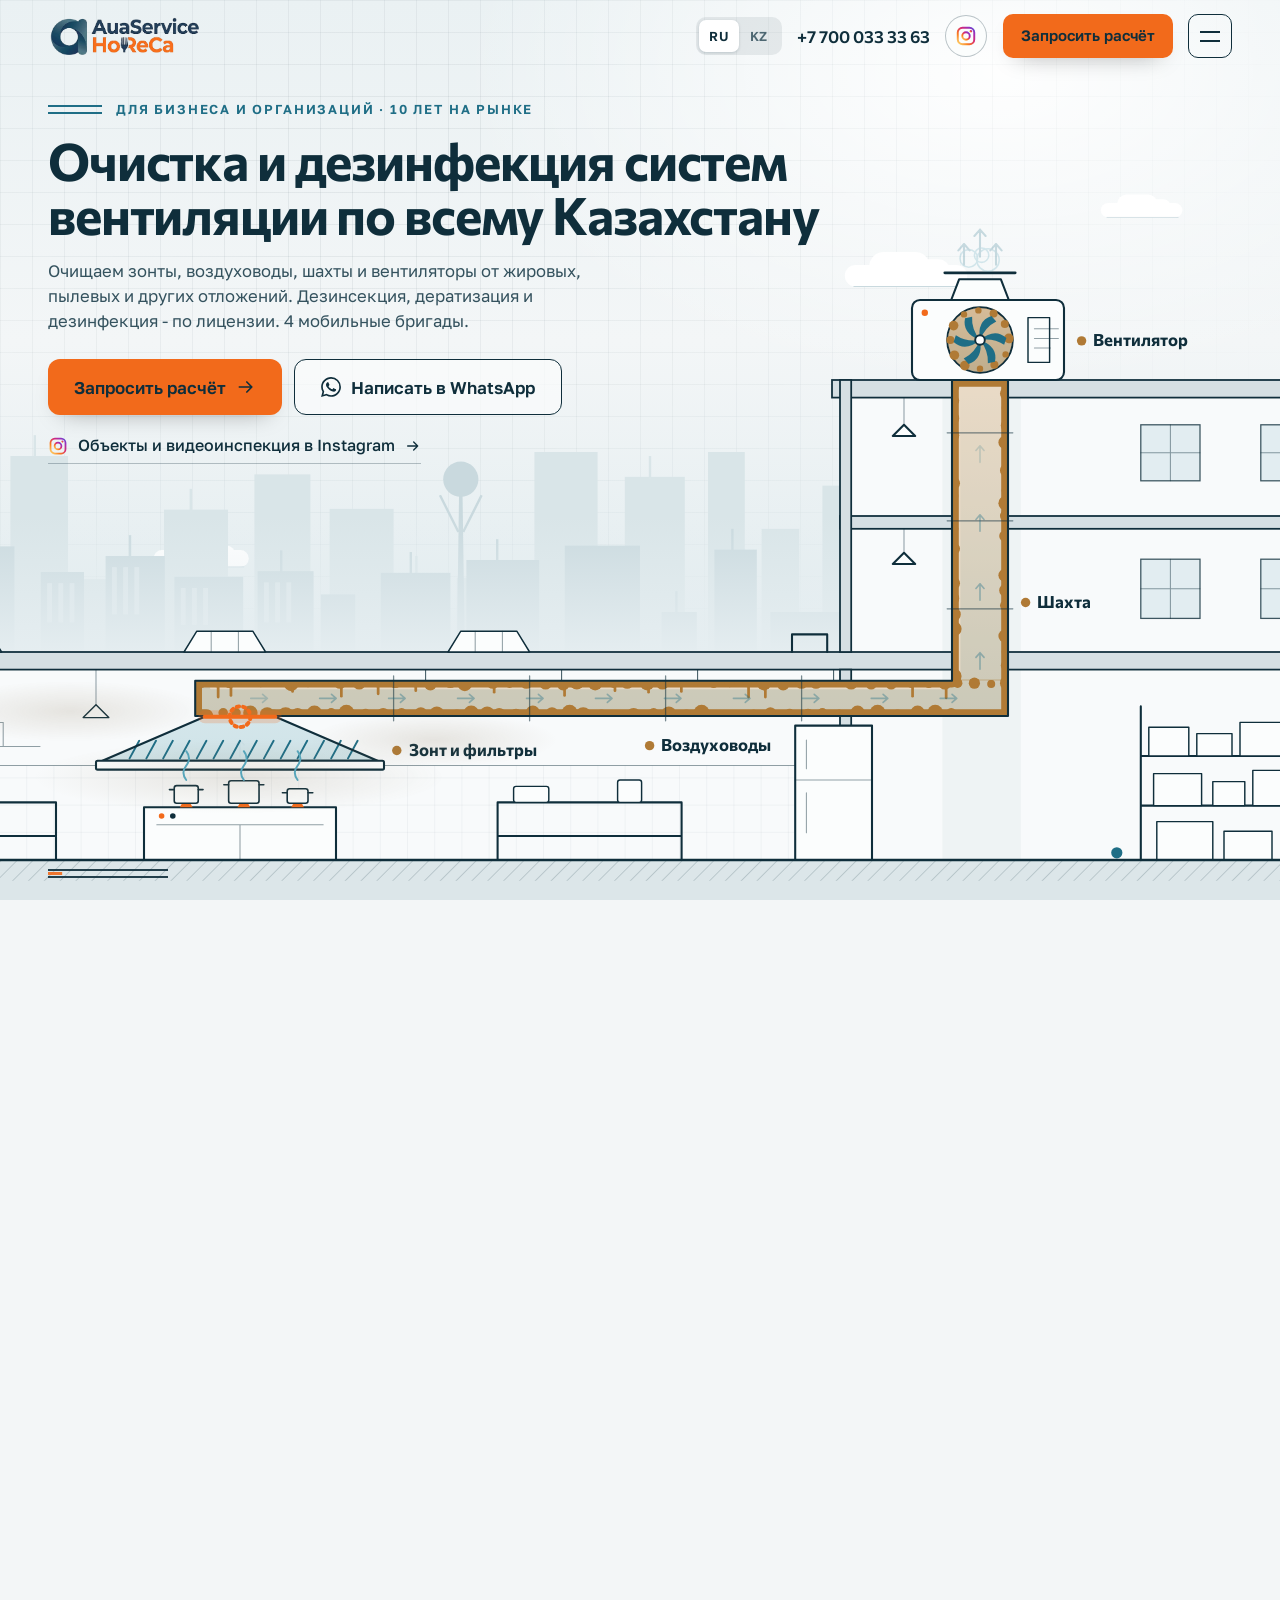
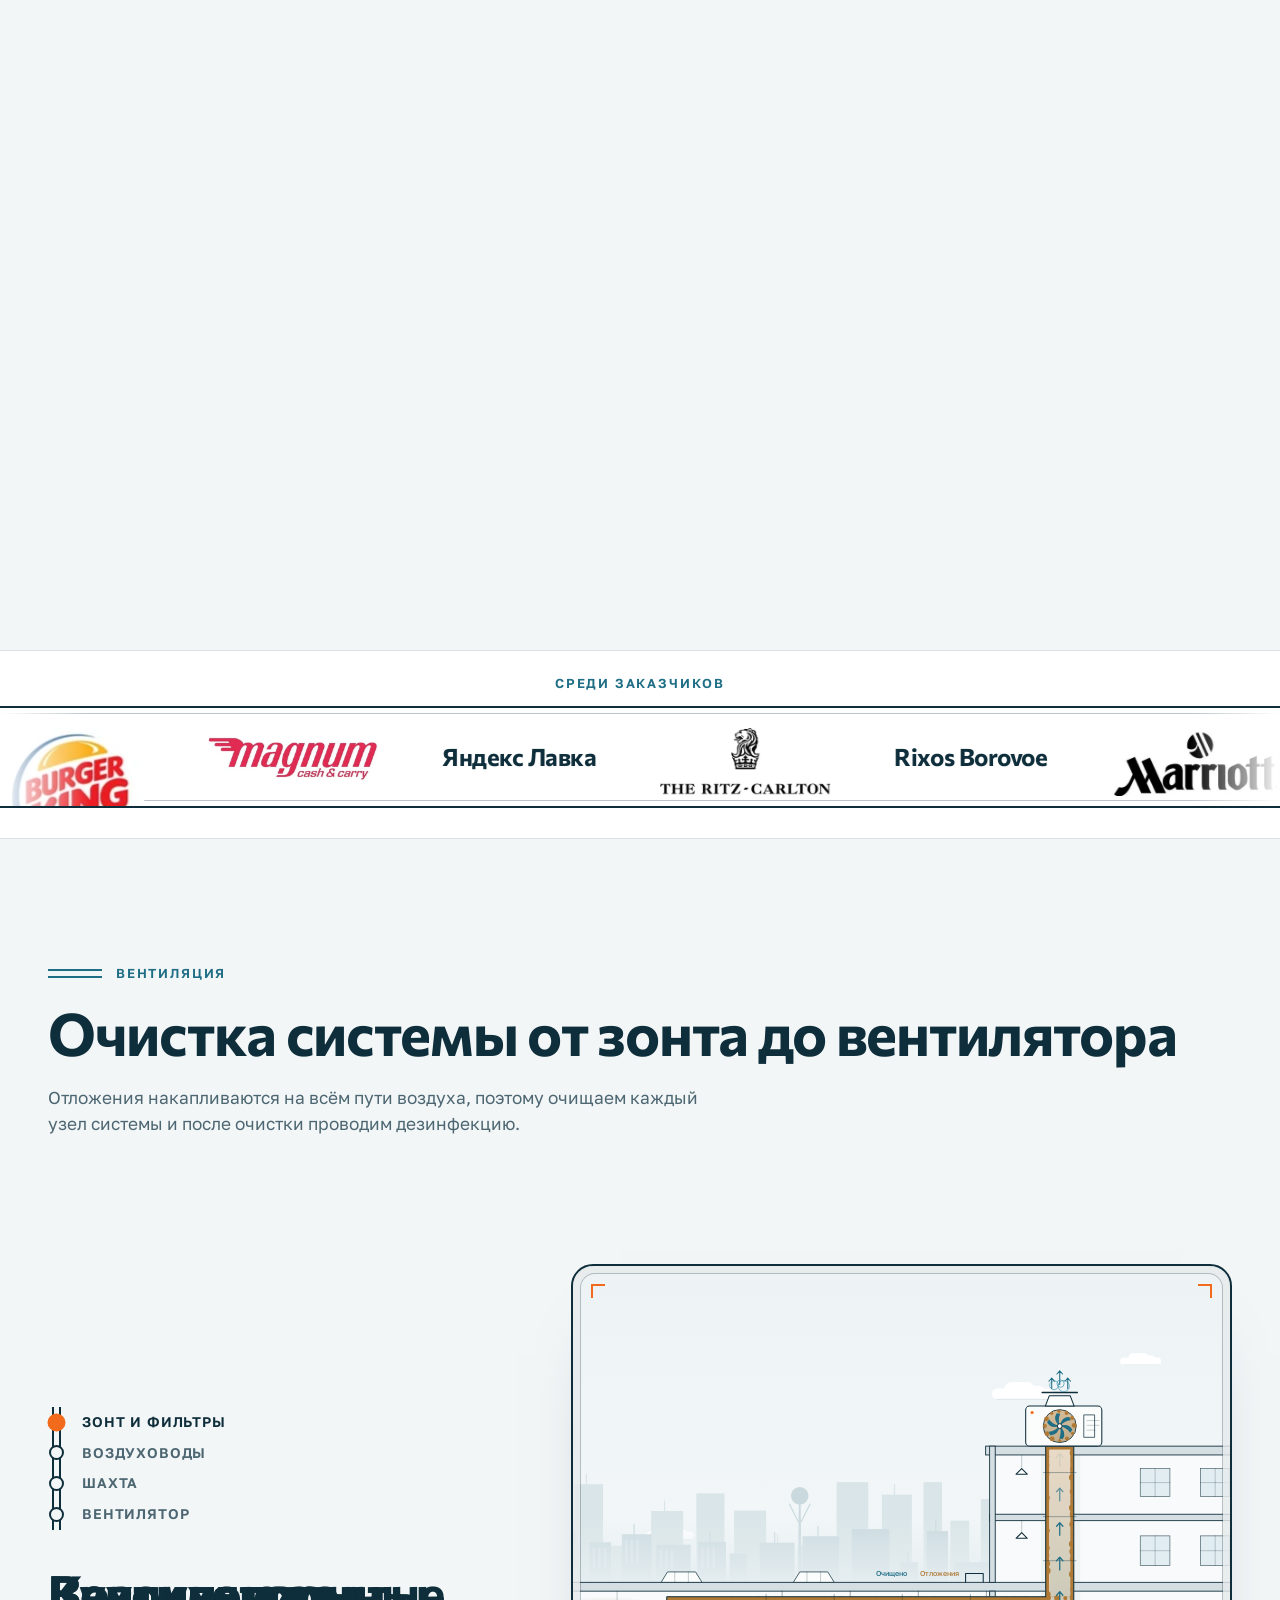
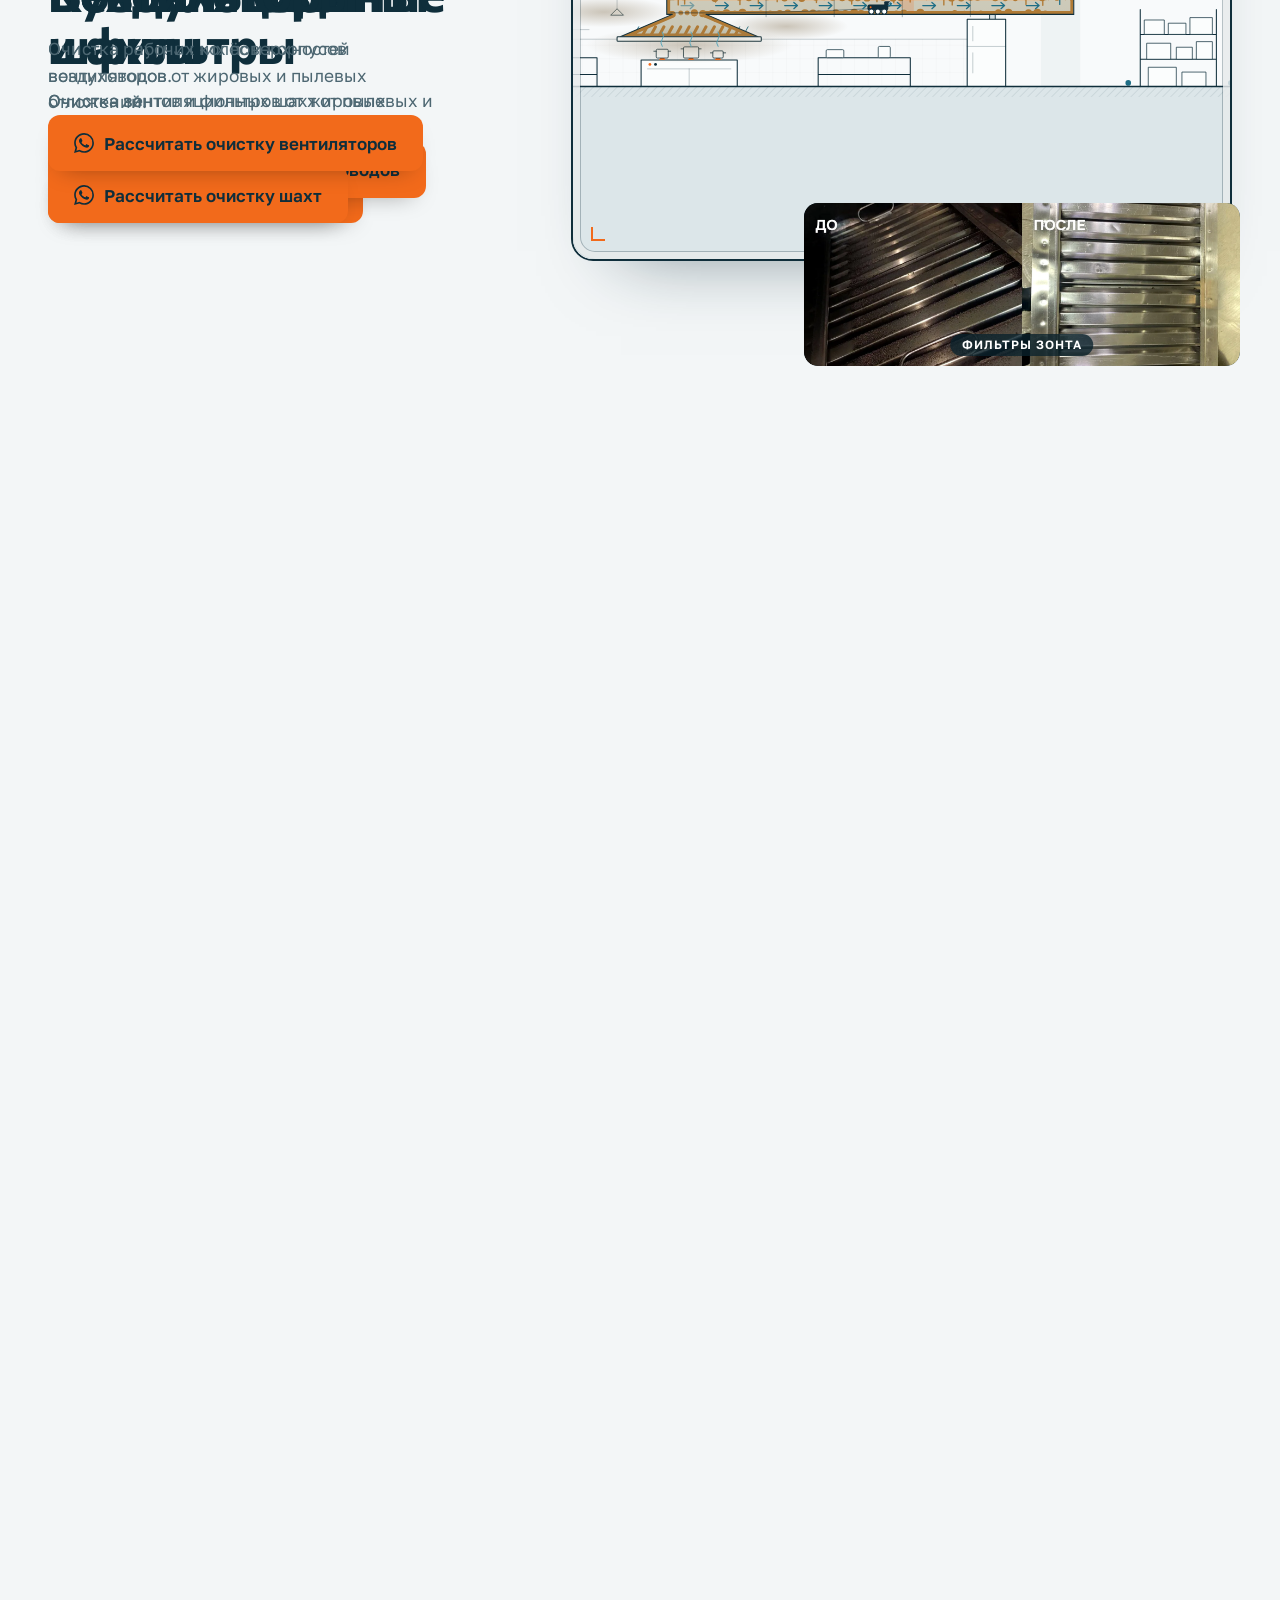
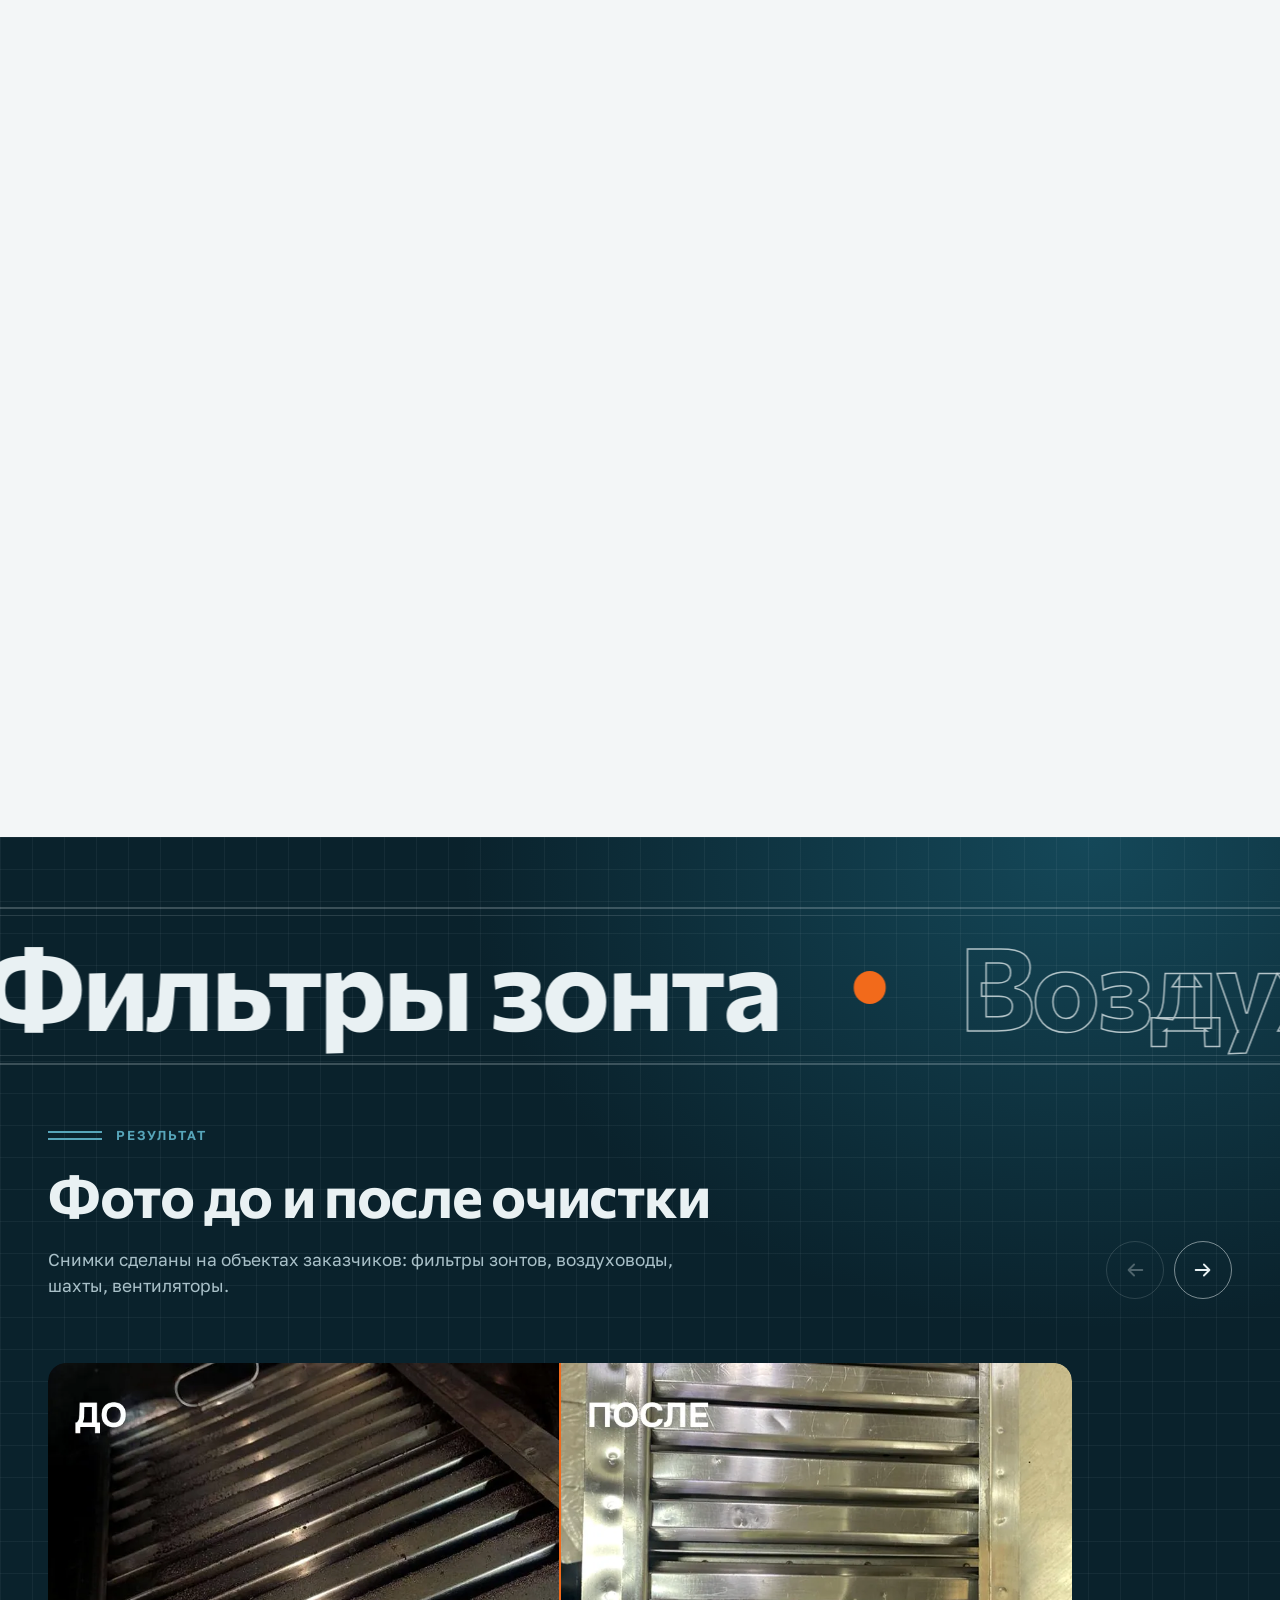
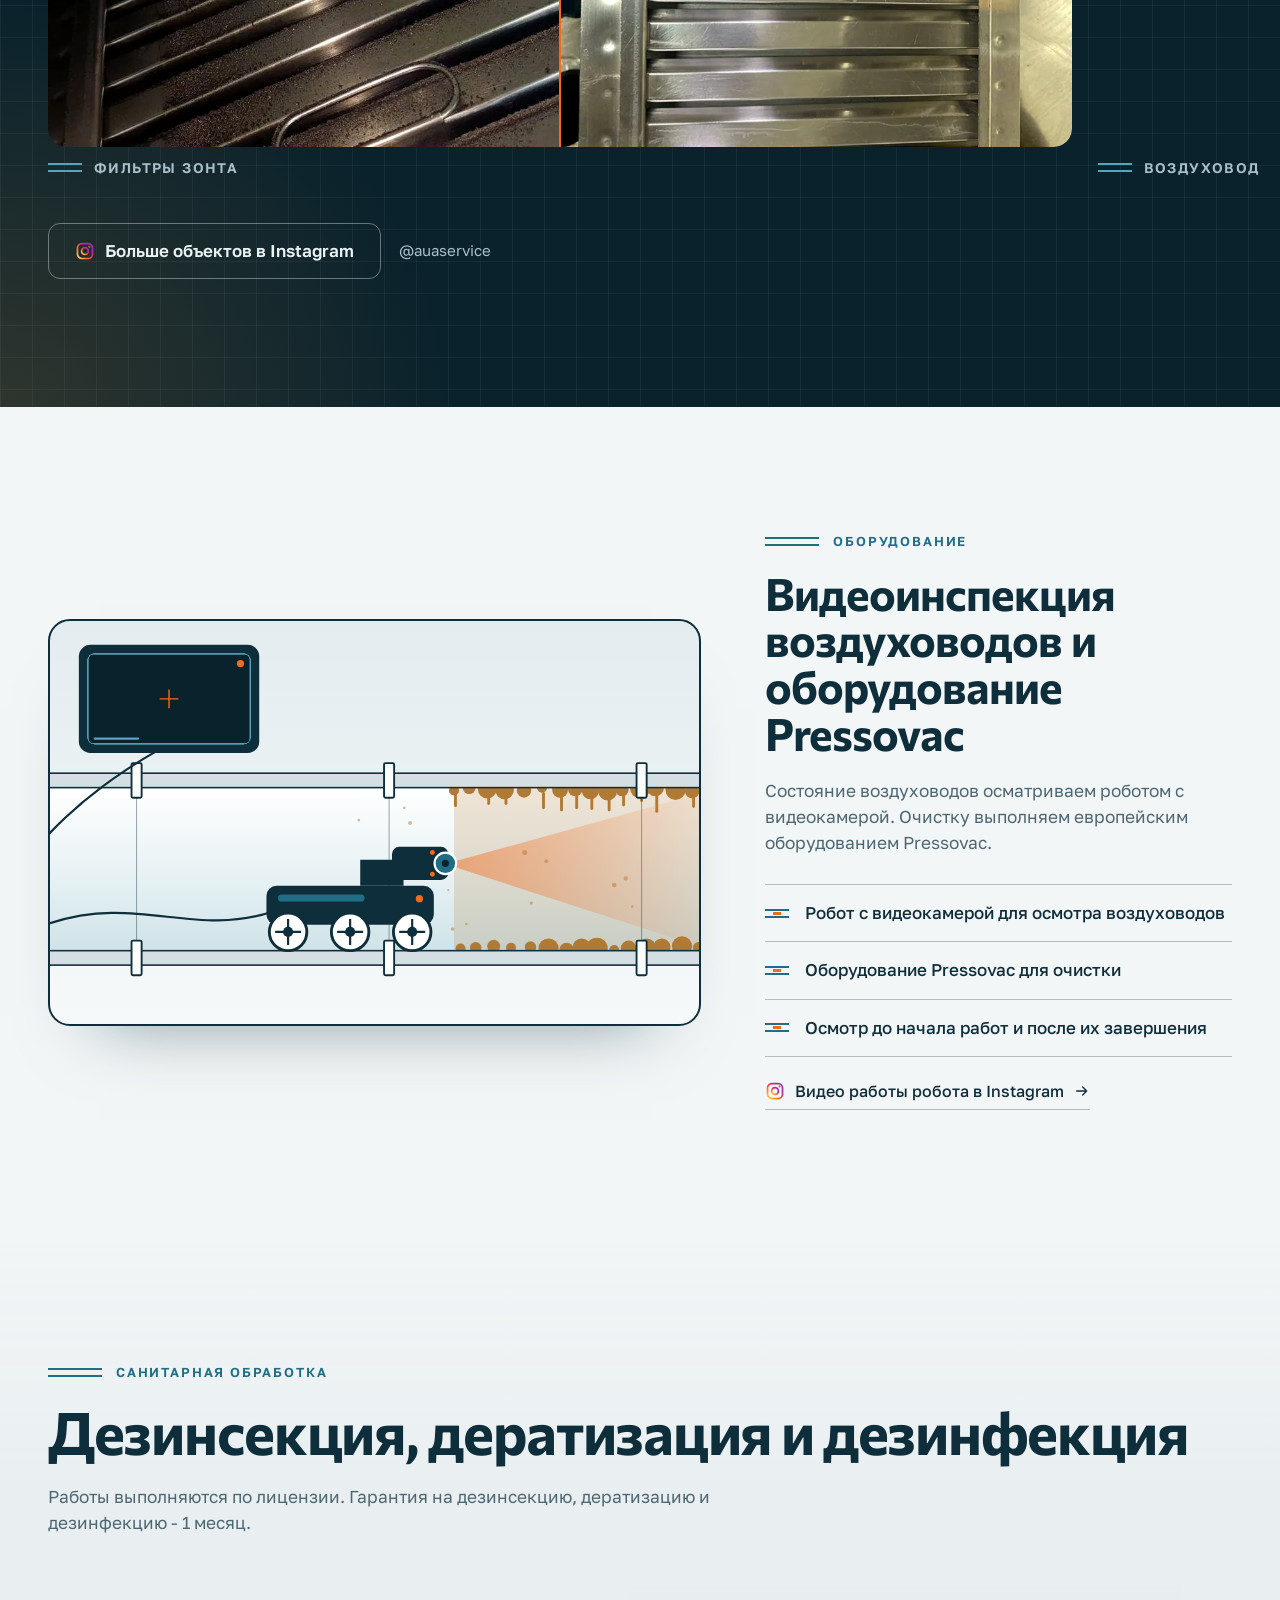
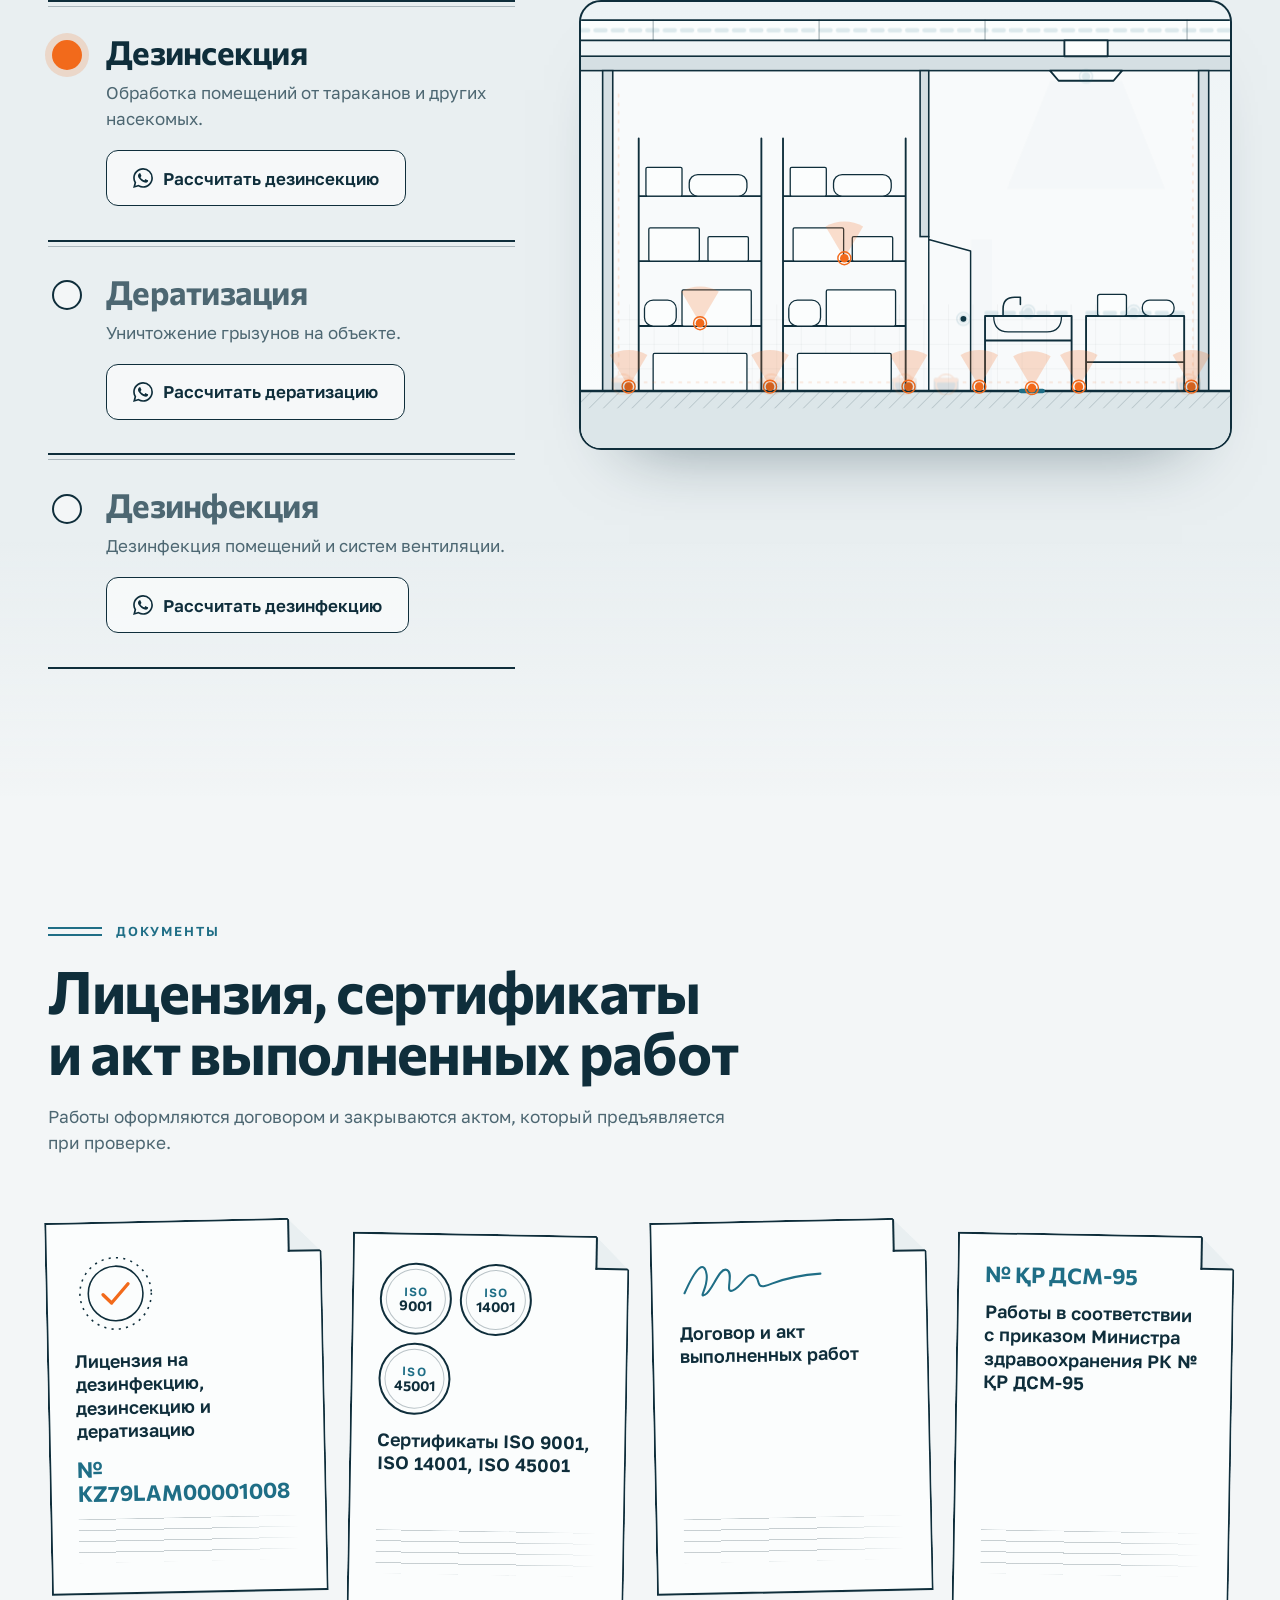
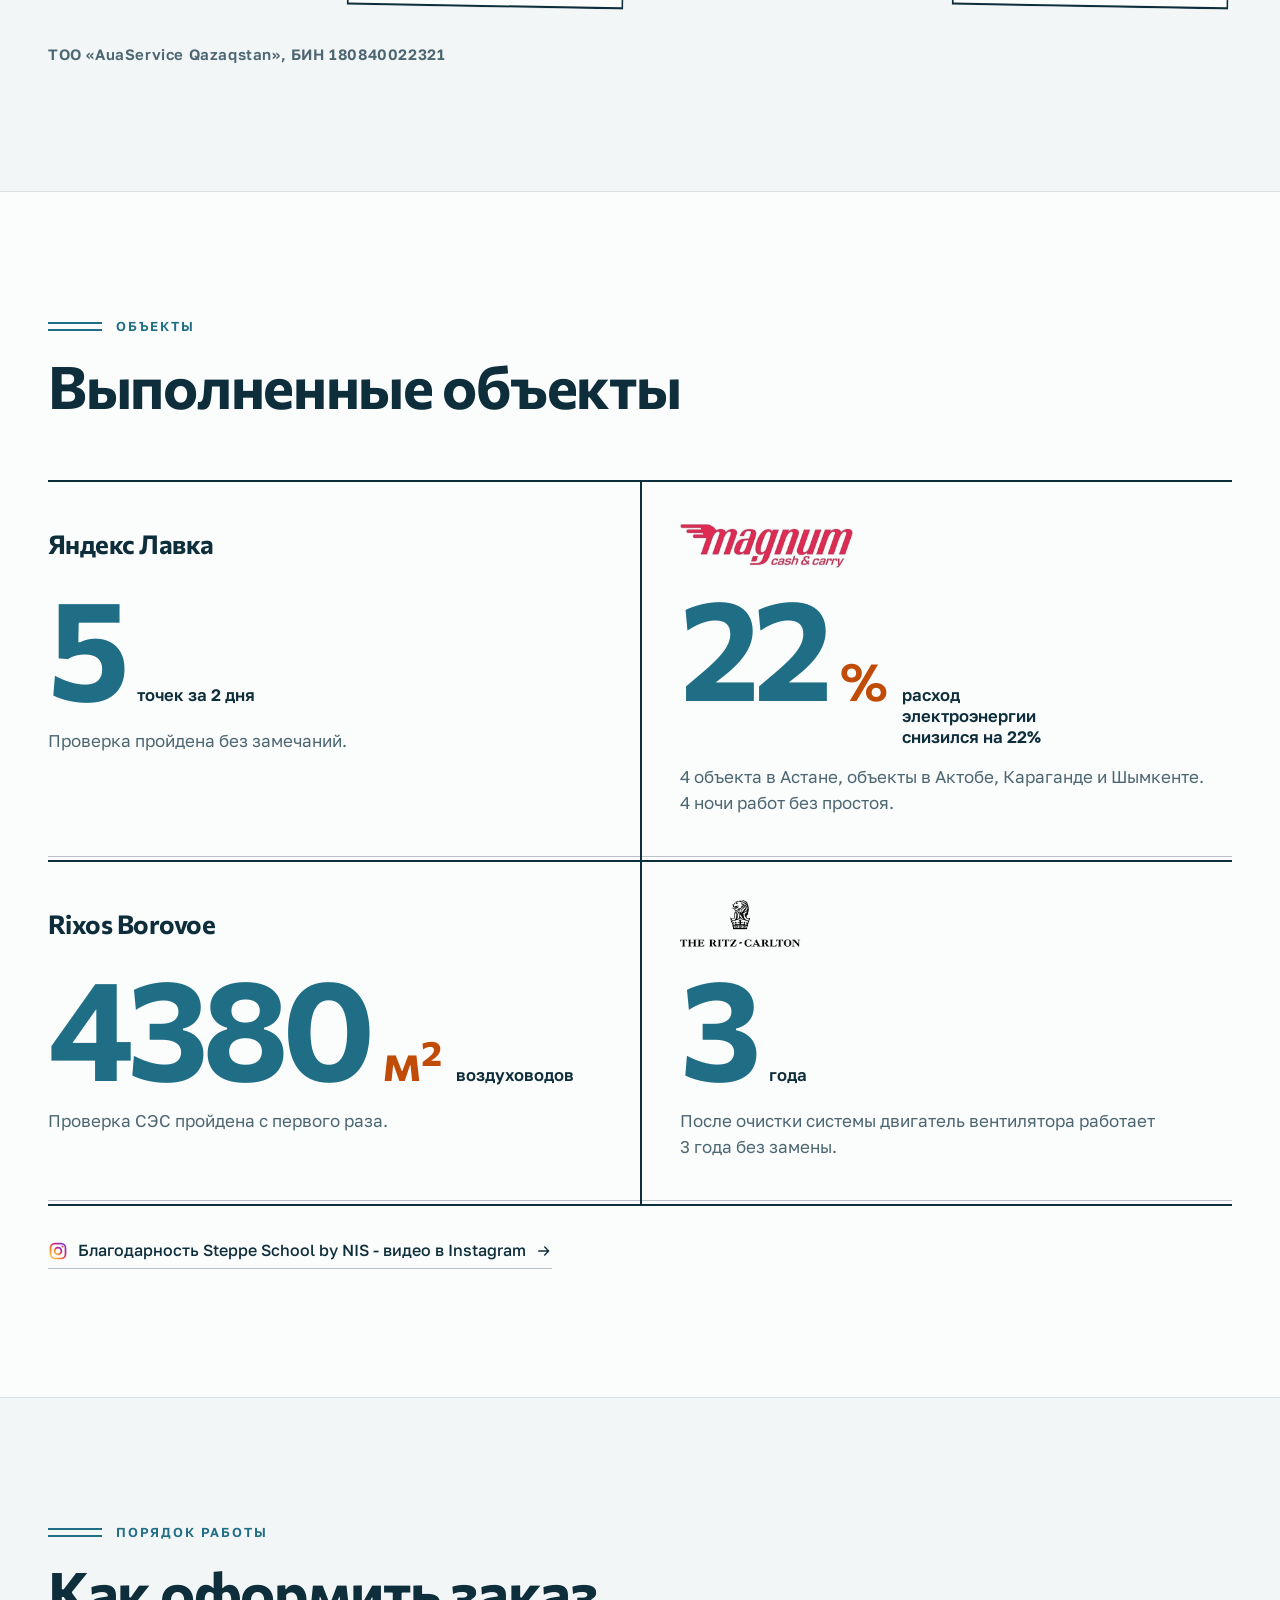
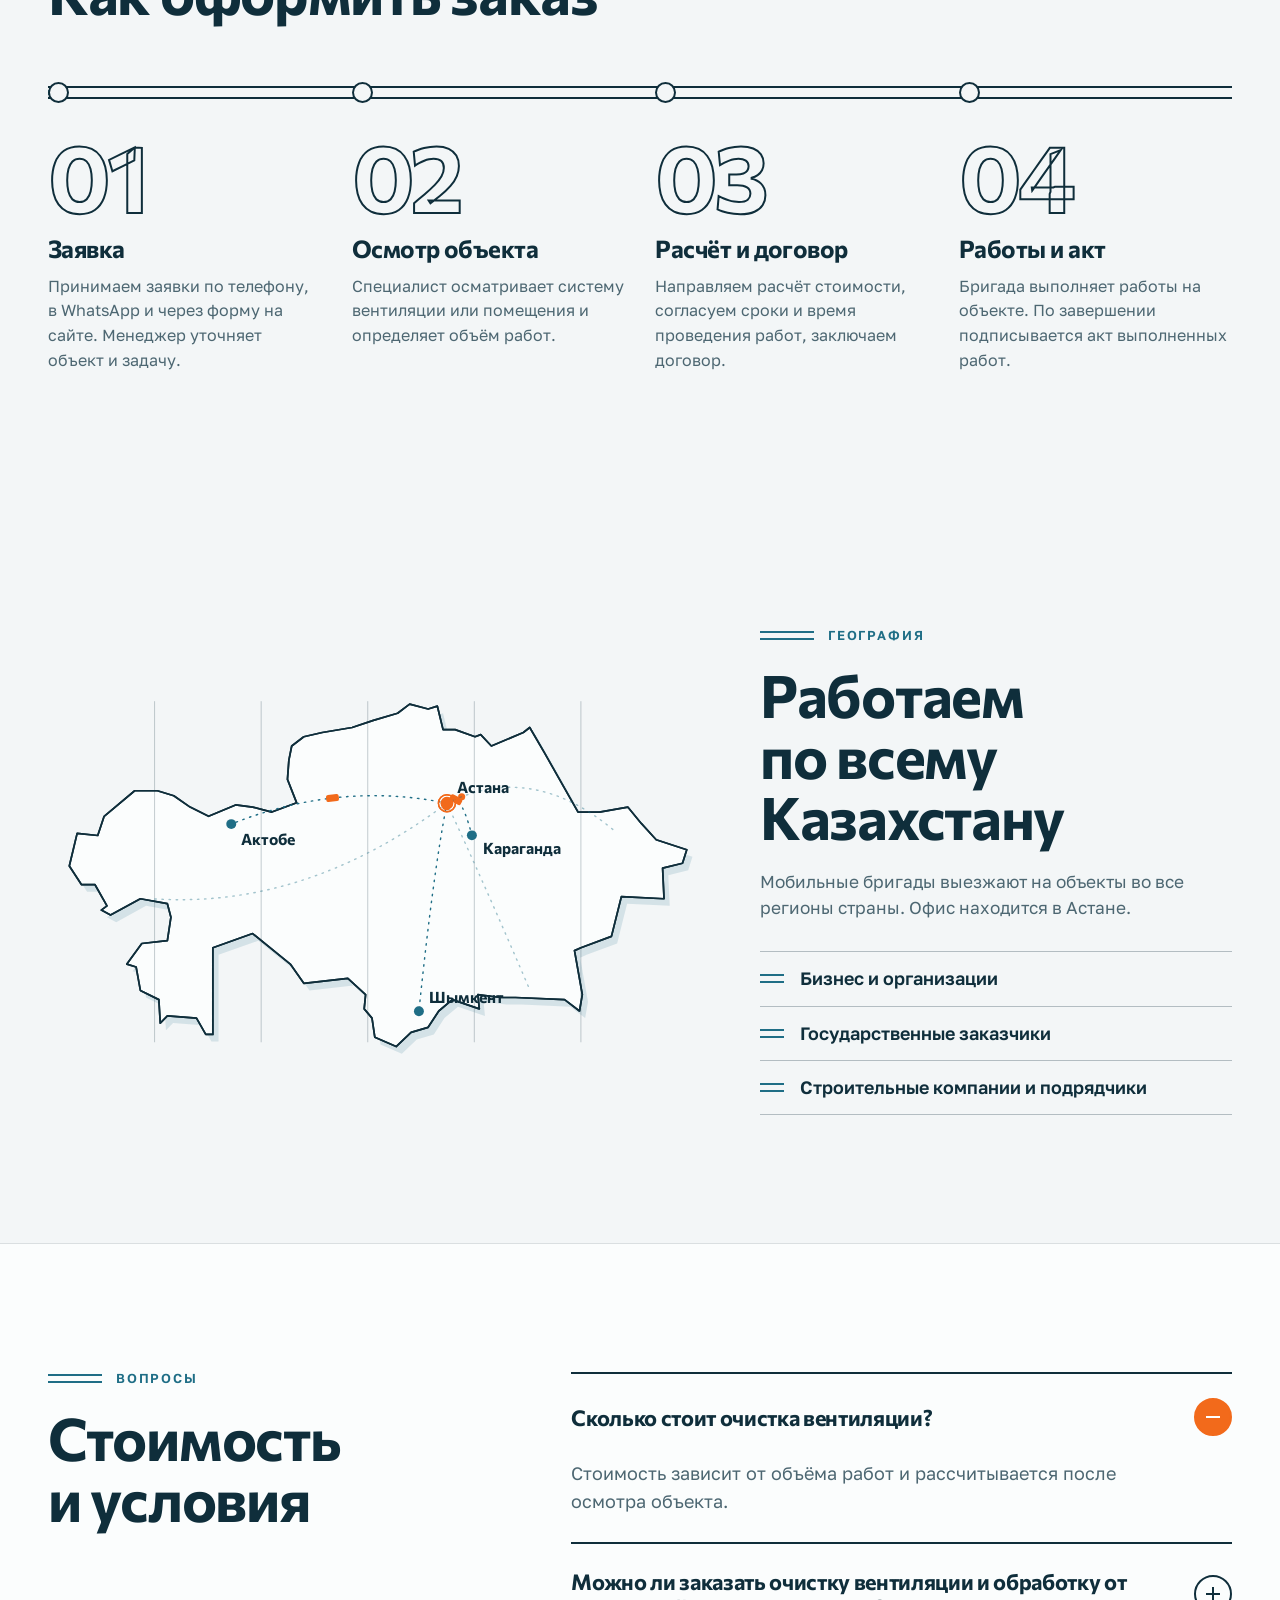
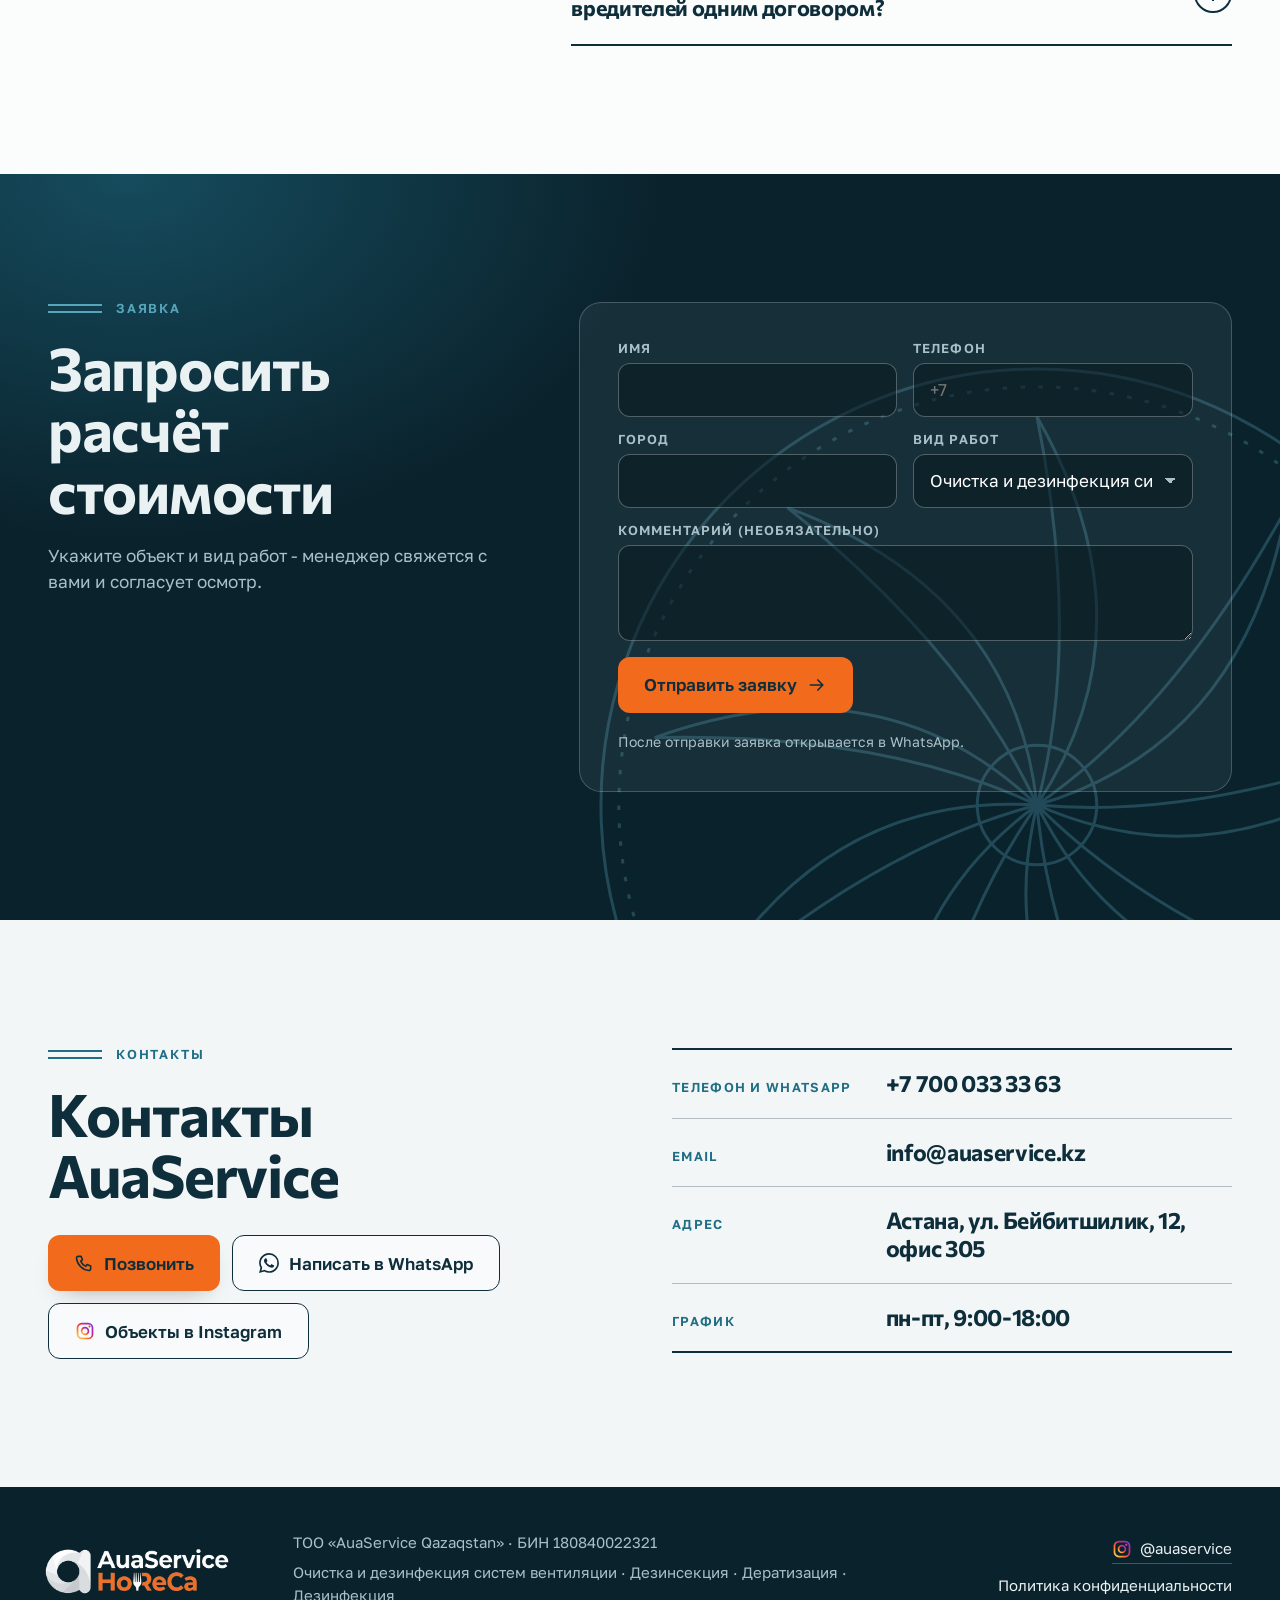
==== index.html @ 384cccfb "Лендинг AuaService: первая версия" ====
<!DOCTYPE html>
<html lang="ru">
<head>
<meta charset="utf-8">
<meta name="viewport" content="width=device-width, initial-scale=1, viewport-fit=cover">
<title>Очистка вентиляции, дезинсекция, дератизация - AuaService, Казахстан</title>
<meta name="description" content="Очистка и дезинфекция систем вентиляции: зонты, воздуховоды, шахты, вентиляторы. Дезинсекция, дератизация, дезинфекция по лицензии. 4&nbsp;мобильные бригады, весь Казахстан.">
<meta property="og:type" content="website">
<meta property="og:locale" content="ru_KZ">
<meta property="og:title" content="Очистка и дезинфекция систем вентиляции по всему Казахстану">
<meta property="og:description" content="Зонты, воздуховоды, шахты, вентиляторы. Дезинсекция, дератизация и дезинфекция по лицензии. Расчёт после осмотра объекта.">
<meta property="og:url" content="https://songokura.github.io/auaservice/">
<meta property="og:site_name" content="AuaService">
<meta property="og:image" content="https://songokura.github.io/auaservice/assets/brand/og-image.jpg">
<meta property="og:image:width" content="1200">
<meta property="og:image:height" content="630">
<meta property="og:image:alt" content="Очистка и дезинфекция систем вентиляции - AuaService">
<meta name="twitter:card" content="summary_large_image">
<meta name="twitter:title" content="Очистка и дезинфекция систем вентиляции по всему Казахстану">
<meta name="twitter:description" content="Зонты, воздуховоды, шахты, вентиляторы. Дезинсекция, дератизация и дезинфекция по лицензии. Расчёт после осмотра объекта.">
<meta name="twitter:image" content="https://songokura.github.io/auaservice/assets/brand/og-image.jpg">
<link rel="canonical" href="https://songokura.github.io/auaservice/">
<link rel="alternate" hreflang="ru" href="https://songokura.github.io/auaservice/">
<link rel="alternate" hreflang="x-default" href="https://songokura.github.io/auaservice/">
<meta name="format-detection" content="telephone=no">
<meta name="theme-color" content="#F3F6F7">
<link rel="preconnect" href="https://lead-bot.sultan-askarov-kz.workers.dev">
<link rel="icon" href="favicon.ico" sizes="any">
<link rel="icon" type="image/png" sizes="32x32" href="assets/brand/favicon-32.png">
<link rel="apple-touch-icon" href="assets/brand/apple-touch-icon.png">
<link rel="preload" as="font" type="font/woff2" href="assets/fonts/commissioner-cyrillic.woff2" crossorigin>
<link rel="preload" as="font" type="font/woff2" href="assets/fonts/golos-text-cyrillic.woff2" crossorigin>
<link rel="preload" as="font" type="font/woff2" href="assets/fonts/commissioner-latin.woff2" crossorigin>
<link rel="preload" as="font" type="font/woff2" href="assets/fonts/golos-text-latin.woff2" crossorigin>
<link rel="stylesheet" href="styles.css?v=20261110-2">
<script>document.documentElement.classList.add('pre');setTimeout(function(){document.documentElement.classList.remove('pre')},1200);</script>
<script type="application/ld+json">
{
  "@context": "https://schema.org",
  "@type": "ProfessionalService",
  "@id": "https://songokura.github.io/auaservice/#org",
  "name": "AuaService",
  "legalName": "ТОО «AuaService Qazaqstan»",
  "description": "Очистка и дезинфекция систем вентиляции: кухонные зонты и фильтры, воздуховоды, шахты, вентиляторы. Дезинсекция, дератизация и дезинфекция по лицензии. 4&nbsp;мобильные бригады, весь Казахстан.",
  "url": "https://songokura.github.io/auaservice/",
  "image": "https://songokura.github.io/auaservice/assets/brand/og-image.jpg",
  "logo": "https://songokura.github.io/auaservice/assets/brand/auaservice-horeca-465w.png",
  "telephone": "+77000333363",
  "email": "info@auaservice.kz",
  "address": {
    "@type": "PostalAddress",
    "streetAddress": "ул. Бейбитшилик, 12, офис 305",
    "addressLocality": "Астана",
    "addressCountry": "KZ"
  },
  "areaServed": { "@type": "Country", "name": "Казахстан" },
  "openingHoursSpecification": [{
    "@type": "OpeningHoursSpecification",
    "dayOfWeek": ["Monday", "Tuesday", "Wednesday", "Thursday", "Friday"],
    "opens": "09:00",
    "closes": "18:00"
  }],
  "sameAs": ["https://www.instagram.com/auaservice/"],
  "hasOfferCatalog": {
    "@type": "OfferCatalog",
    "name": "Услуги",
    "itemListElement": [
      { "@type": "Offer", "itemOffered": { "@type": "Service", "name": "Очистка и дезинфекция систем вентиляции" } },
      { "@type": "Offer", "itemOffered": { "@type": "Service", "name": "Дезинсекция" } },
      { "@type": "Offer", "itemOffered": { "@type": "Service", "name": "Дератизация" } },
      { "@type": "Offer", "itemOffered": { "@type": "Service", "name": "Дезинфекция" } }
    ]
  }
}
</script>
<script src="https://lead-bot.sultan-askarov-kz.workers.dev/t.js" data-site="auaservice" defer></script>
</head>
<body>
<a class="skip" href="#hero" data-i18n="skip">К содержанию</a>

<svg width="0" height="0" style="position:absolute" aria-hidden="true" focusable="false">
  <defs>
    <linearGradient id="ig-g" x1="0" y1="1" x2="1" y2="0"><stop offset="0" stop-color="#FEDA75"/><stop offset=".3" stop-color="#FA7E1E"/><stop offset=".6" stop-color="#D62976"/><stop offset=".85" stop-color="#962FBF"/><stop offset="1" stop-color="#4F5BD5"/></linearGradient>
    <symbol id="ic-ig" viewBox="0 0 24 24"><g fill="none" stroke="url(#ig-g)" stroke-width="2.1"><rect x="3" y="3" width="18" height="18" rx="5.2"/><circle cx="12" cy="12" r="4.1"/></g><circle cx="17.3" cy="6.7" r="1.35" fill="url(#ig-g)"/></symbol>
    <symbol id="ic-wa" viewBox="0 0 24 24"><path fill="currentColor" d="M17.472 14.382c-.297-.149-1.758-.867-2.03-.967-.273-.099-.471-.148-.67.15-.197.297-.767.966-.94 1.164-.173.199-.347.223-.644.075-.297-.15-1.255-.463-2.39-1.475-.883-.788-1.48-1.761-1.653-2.059-.173-.297-.018-.458.13-.606.134-.133.298-.347.446-.52.149-.174.198-.298.298-.497.099-.198.05-.371-.025-.52-.075-.149-.669-1.612-.916-2.207-.242-.579-.487-.5-.669-.51-.173-.008-.371-.01-.57-.01-.198 0-.52.074-.792.372-.272.297-1.04 1.016-1.04 2.479 0 1.462 1.065 2.875 1.213 3.074.149.198 2.096 3.2 5.077 4.487.709.306 1.262.489 1.694.625.712.227 1.36.195 1.871.118.571-.085 1.758-.719 2.006-1.413.248-.694.248-1.289.173-1.413-.074-.124-.272-.198-.57-.347m-5.421 7.403h-.004a9.87 9.87 0 0 1-5.031-1.378l-.361-.214-3.741.982.998-3.648-.235-.374a9.86 9.86 0 0 1-1.51-5.26c.001-5.45 4.436-9.884 9.888-9.884 2.64 0 5.122 1.03 6.988 2.898a9.825 9.825 0 0 1 2.893 6.994c-.003 5.45-4.437 9.884-9.885 9.884m8.413-18.297A11.815 11.815 0 0 0 12.05 0C5.495 0 .16 5.335.157 11.892c0 2.096.547 4.142 1.588 5.945L.057 24l6.305-1.654a11.882 11.882 0 0 0 5.683 1.448h.005c6.554 0 11.89-5.335 11.893-11.893a11.821 11.821 0 0 0-3.48-8.413Z"/></symbol>
    <symbol id="ic-tel" viewBox="0 0 24 24"><path fill="none" stroke="currentColor" stroke-width="1.9" stroke-linecap="round" stroke-linejoin="round" d="M5 4h3.5l1.7 4.3-2.2 1.5a11.5 11.5 0 0 0 6.2 6.2l1.5-2.2L20 15.5V19a2 2 0 0 1-2.2 2A16.5 16.5 0 0 1 3 6.2 2 2 0 0 1 5 4z"/></symbol>
    <symbol id="ic-arr" viewBox="0 0 24 24"><path fill="none" stroke="currentColor" stroke-width="2" stroke-linecap="round" stroke-linejoin="round" d="M4 12h15M13 6l6 6-6 6"/></symbol>
  </defs>
</svg>

<header class="hdr" id="top">
  <div class="hdr-in">
    <a class="logo" href="#top" aria-label="AuaService"><img src="assets/brand/auaservice-horeca-465w.webp" width="465" height="127" alt="AuaService HoReCa"></a>
    <nav class="nav" aria-label="Разделы">
      <a href="#ventilyaciya" data-i18n="nav.vent">Вентиляция</a>
      <a href="#rezultat" data-i18n="nav.res">Результат</a>
      <a href="#ddd" data-i18n="nav.ddd">Дезинсекция и дератизация</a>
      <a href="#dokumenty" data-i18n="nav.docs">Документы</a>
      <a href="#obekty" data-i18n="nav.obj">Объекты</a>
      <a href="#kontakty" data-i18n="nav.cont">Контакты</a>
    </nav>
    <div class="hdr-r">
      <div class="lang" role="group" aria-label="Язык">
        <button type="button" data-lang="ru" aria-pressed="true">RU</button>
        <button type="button" data-lang="kk" aria-pressed="false">KZ</button>
      </div>
      <a class="hdr-tel" href="tel:+77000333363">+7 700 033 33 63</a>
      <a class="hdr-ig" href="https://www.instagram.com/auaservice/" target="_blank" rel="noopener" aria-label="Instagram"><svg width="22" height="22"><use href="#ic-ig"/></svg></a>
      <a class="btn btn-accent btn-sm hdr-cta" href="#zayavka" data-i18n="cta.calc">Запросить расчёт</a>
      <button class="burger" type="button" aria-label="Меню" aria-expanded="false"><i></i><i></i></button>
    </div>
  </div>
</header>

<div class="mmenu" id="mmenu" hidden>
  <nav>
    <a href="#ventilyaciya" data-i18n="nav.vent">Вентиляция</a>
    <a href="#rezultat" data-i18n="nav.res">Результат</a>
    <a href="#ddd" data-i18n="nav.ddd">Дезинсекция и дератизация</a>
    <a href="#dokumenty" data-i18n="nav.docs">Документы</a>
    <a href="#obekty" data-i18n="nav.obj">Объекты</a>
    <a href="#kontakty" data-i18n="nav.cont">Контакты</a>
  </nav>
  <div class="mmenu-btns">
    <a class="btn btn-accent" href="tel:+77000333363"><svg width="20" height="20"><use href="#ic-tel"/></svg><span data-i18n="cta.call">Позвонить</span></a>
    <a class="btn btn-line" href="https://wa.me/77000333363?text=%D0%97%D0%B4%D1%80%D0%B0%D0%B2%D1%81%D1%82%D0%B2%D1%83%D0%B9%D1%82%D0%B5%21%20%D0%9D%D1%83%D0%B6%D0%B5%D0%BD%20%D1%80%D0%B0%D1%81%D1%87%D1%91%D1%82%20%D1%81%D1%82%D0%BE%D0%B8%D0%BC%D0%BE%D1%81%D1%82%D0%B8%20%D1%80%D0%B0%D0%B1%D0%BE%D1%82.%20%D0%9E%D0%B1%D1%8A%D0%B5%D0%BA%D1%82%3A%20" target="_blank" rel="noopener"><svg width="20" height="20"><use href="#ic-wa"/></svg><span>WhatsApp</span></a>
    <a class="btn btn-line" href="https://www.instagram.com/auaservice/" target="_blank" rel="noopener"><svg width="20" height="20"><use href="#ic-ig"/></svg><span>Instagram</span></a>
  </div>
</div>

<main>

<!-- 1. Герой -->
<section class="hero-wrap" id="hero">
  <div class="hero">
    <div class="hero-sky" aria-hidden="true"></div>
    <div class="scene" id="heroScene" aria-hidden="true"></div>
    <div class="hero-txt">
      <p class="kicker"><i class="duct"></i><span data-i18n="hero.kicker">Для бизнеса и организаций · 10&nbsp;лет на рынке</span></p>
      <h1 data-i18n="hero.h1">Очистка и дезинфекция систем вентиляции по всему Казахстану</h1>
      <p class="lead" data-i18n="hero.lead">Очищаем зонты, воздуховоды, шахты и вентиляторы от жировых, пылевых и других отложений. Дезинсекция, дератизация и дезинфекция - по лицензии. 4&nbsp;мобильные бригады.</p>
      <div class="btns">
        <a class="btn btn-accent" href="#zayavka"><span data-i18n="cta.calc">Запросить расчёт</span><svg width="20" height="20"><use href="#ic-arr"/></svg></a>
        <a class="btn btn-line" href="https://wa.me/77000333363?text=%D0%97%D0%B4%D1%80%D0%B0%D0%B2%D1%81%D1%82%D0%B2%D1%83%D0%B9%D1%82%D0%B5%21%20%D0%9D%D1%83%D0%B6%D0%B5%D0%BD%20%D1%80%D0%B0%D1%81%D1%87%D1%91%D1%82%20%D1%81%D1%82%D0%BE%D0%B8%D0%BC%D0%BE%D1%81%D1%82%D0%B8%20%D1%80%D0%B0%D0%B1%D0%BE%D1%82.%20%D0%9E%D0%B1%D1%8A%D0%B5%D0%BA%D1%82%3A%20" target="_blank" rel="noopener"><svg width="20" height="20"><use href="#ic-wa"/></svg><span data-i18n="cta.wa">Написать в WhatsApp</span></a>
      </div>
      <a class="ig-link" href="https://www.instagram.com/auaservice/" target="_blank" rel="noopener"><svg width="20" height="20"><use href="#ic-ig"/></svg><span data-i18n="hero.ig">Объекты и видеоинспекция в Instagram</span><svg class="arr" width="16" height="16"><use href="#ic-arr"/></svg></a>
    </div>
    <div class="hero-meter" aria-hidden="true"><i></i></div>
  </div>
</section>

<!-- 2. Клиенты -->
<section class="clients" aria-label="Заказчики">
  <p class="clients-cap" data-i18n="cl.cap">Среди заказчиков</p>
  <div class="cl-duct">
    <div class="cl-track" id="clTrack">
      <div class="cl-set">
        <span class="cl"><img src="assets/clients/burger-king.webp" width="140" height="138" alt="Burger King" loading="lazy"></span>
        <span class="cl"><img src="assets/clients/magnum.webp" width="544" height="150" alt="Magnum" loading="lazy"></span>
        <span class="cl cl-txt">Яндекс Лавка</span>
        <span class="cl"><img src="assets/clients/ritz-carlton.webp" width="374" height="150" alt="The Ritz-Carlton" loading="lazy"></span>
        <span class="cl cl-txt">Rixos Borovoe</span>
        <span class="cl"><img src="assets/clients/marriott.webp" width="376" height="150" alt="Marriott" loading="lazy"></span>
        <span class="cl"><img src="assets/clients/kinopark.webp" width="200" height="57" alt="Kinopark" loading="lazy"></span>
        <span class="cl"><img src="assets/clients/tengizchevroil.webp" width="149" height="150" alt="Tengizchevroil" loading="lazy"></span>
        <span class="cl"><img src="assets/clients/ncoc.webp" width="150" height="150" alt="NCOC" loading="lazy"></span>
        <span class="cl cl-txt">KazTransOil</span>
        <span class="cl"><img src="assets/clients/aitas.webp" width="199" height="78" alt="Aitas" loading="lazy"></span>
        <span class="cl"><img src="assets/clients/keruencity.webp" width="151" height="130" alt="Keruencity" loading="lazy"></span>
        <span class="cl"><img src="assets/clients/yildirim.webp" width="197" height="149" alt="Yildirim" loading="lazy"></span>
        <span class="cl"><img src="assets/clients/coffee-boom.webp" width="225" height="150" alt="Coffee Boom" loading="lazy"></span>
      </div>
    </div>
  </div>
</section>

<!-- 3. Вентиляция по узлам -->
<section class="vent" id="ventilyaciya">
  <div class="wrap sec-head">
    <p class="kicker"><i class="duct"></i><span data-i18n="vent.kicker">Вентиляция</span></p>
    <h2 data-i18n="vent.h2">Очистка системы от зонта до вентилятора</h2>
    <p class="lead" data-i18n="vent.lead">Отложения накапливаются на всём пути воздуха, поэтому очищаем каждый узел системы и после очистки проводим дезинфекцию.</p>
  </div>
  <div class="tour" id="tour">
    <span class="tour-a" id="zonty"></span>
    <span class="tour-a" id="vozduhovody"></span>
    <span class="tour-a" id="shahty"></span>
    <span class="tour-a" id="ventilyatory"></span>
    <div class="tour-stage">
      <div class="tour-in">
        <div class="tour-panel">
          <ol class="rail" aria-hidden="true">
            <li class="is-on"><a href="#zonty" data-i18n="sc.hood">Зонт и фильтры</a></li>
            <li><a href="#vozduhovody" data-i18n="sc.duct">Воздуховоды</a></li>
            <li><a href="#shahty" data-i18n="sc.shaft">Шахта</a></li>
            <li><a href="#ventilyatory" data-i18n="sc.fan">Вентилятор</a></li>
          </ol>
          <div class="stops">
            <article class="stop is-on">
              <h3 data-i18n="vent.s1.t">Кухонные зонты и фильтры</h3>
              <p data-i18n="vent.s1.d">Очистка зонтов и фильтров от жировых отложений.</p>
              <a class="btn btn-accent" href="https://wa.me/77000333363?text=%D0%97%D0%B4%D1%80%D0%B0%D0%B2%D1%81%D1%82%D0%B2%D1%83%D0%B9%D1%82%D0%B5%21%20%D0%9D%D1%83%D0%B6%D0%B5%D0%BD%20%D1%80%D0%B0%D1%81%D1%87%D1%91%D1%82%20%D0%BE%D1%87%D0%B8%D1%81%D1%82%D0%BA%D0%B8%20%D0%B2%D0%B5%D0%BD%D1%82%D0%B8%D0%BB%D1%8F%D1%86%D0%B8%D0%B8.%0A%D0%A3%D0%B7%D0%B5%D0%BB%3A%20%D0%9A%D1%83%D1%85%D0%BE%D0%BD%D0%BD%D1%8B%D0%B5%20%D0%B7%D0%BE%D0%BD%D1%82%D1%8B%20%D0%B8%20%D1%84%D0%B8%D0%BB%D1%8C%D1%82%D1%80%D1%8B%0A%D0%9E%D0%B1%D1%8A%D0%B5%D0%BA%D1%82%3A%20" target="_blank" rel="noopener"><svg width="20" height="20"><use href="#ic-wa"/></svg><span data-i18n="vent.s1.b">Рассчитать очистку зонтов</span></a>
            </article>
            <article class="stop">
              <h3 data-i18n="vent.s2.t">Воздуховоды</h3>
              <p data-i18n="vent.s2.d">Очистка внутренних поверхностей воздуховодов от жировых и пылевых отложений.</p>
              <a class="btn btn-accent" href="https://wa.me/77000333363?text=%D0%97%D0%B4%D1%80%D0%B0%D0%B2%D1%81%D1%82%D0%B2%D1%83%D0%B9%D1%82%D0%B5%21%20%D0%9D%D1%83%D0%B6%D0%B5%D0%BD%20%D1%80%D0%B0%D1%81%D1%87%D1%91%D1%82%20%D0%BE%D1%87%D0%B8%D1%81%D1%82%D0%BA%D0%B8%20%D0%B2%D0%B5%D0%BD%D1%82%D0%B8%D0%BB%D1%8F%D1%86%D0%B8%D0%B8.%0A%D0%A3%D0%B7%D0%B5%D0%BB%3A%20%D0%92%D0%BE%D0%B7%D0%B4%D1%83%D1%85%D0%BE%D0%B2%D0%BE%D0%B4%D1%8B%0A%D0%9E%D0%B1%D1%8A%D0%B5%D0%BA%D1%82%3A%20" target="_blank" rel="noopener"><svg width="20" height="20"><use href="#ic-wa"/></svg><span data-i18n="vent.s2.b">Рассчитать очистку воздуховодов</span></a>
            </article>
            <article class="stop">
              <h3 data-i18n="vent.s3.t">Вентиляционные шахты</h3>
              <p data-i18n="vent.s3.d">Очистка вентиляционных шахт от пылевых и других отложений.</p>
              <a class="btn btn-accent" href="https://wa.me/77000333363?text=%D0%97%D0%B4%D1%80%D0%B0%D0%B2%D1%81%D1%82%D0%B2%D1%83%D0%B9%D1%82%D0%B5%21%20%D0%9D%D1%83%D0%B6%D0%B5%D0%BD%20%D1%80%D0%B0%D1%81%D1%87%D1%91%D1%82%20%D0%BE%D1%87%D0%B8%D1%81%D1%82%D0%BA%D0%B8%20%D0%B2%D0%B5%D0%BD%D1%82%D0%B8%D0%BB%D1%8F%D1%86%D0%B8%D0%B8.%0A%D0%A3%D0%B7%D0%B5%D0%BB%3A%20%D0%92%D0%B5%D0%BD%D1%82%D0%B8%D0%BB%D1%8F%D1%86%D0%B8%D0%BE%D0%BD%D0%BD%D1%8B%D0%B5%20%D1%88%D0%B0%D1%85%D1%82%D1%8B%0A%D0%9E%D0%B1%D1%8A%D0%B5%D0%BA%D1%82%3A%20" target="_blank" rel="noopener"><svg width="20" height="20"><use href="#ic-wa"/></svg><span data-i18n="vent.s3.b">Рассчитать очистку шахт</span></a>
            </article>
            <article class="stop">
              <h3 data-i18n="vent.s4.t">Вентиляторы</h3>
              <p data-i18n="vent.s4.d">Очистка рабочих колёс и корпусов вентиляторов.</p>
              <a class="btn btn-accent" href="https://wa.me/77000333363?text=%D0%97%D0%B4%D1%80%D0%B0%D0%B2%D1%81%D1%82%D0%B2%D1%83%D0%B9%D1%82%D0%B5%21%20%D0%9D%D1%83%D0%B6%D0%B5%D0%BD%20%D1%80%D0%B0%D1%81%D1%87%D1%91%D1%82%20%D0%BE%D1%87%D0%B8%D1%81%D1%82%D0%BA%D0%B8%20%D0%B2%D0%B5%D0%BD%D1%82%D0%B8%D0%BB%D1%8F%D1%86%D0%B8%D0%B8.%0A%D0%A3%D0%B7%D0%B5%D0%BB%3A%20%D0%92%D0%B5%D0%BD%D1%82%D0%B8%D0%BB%D1%8F%D1%82%D0%BE%D1%80%D1%8B%0A%D0%9E%D0%B1%D1%8A%D0%B5%D0%BA%D1%82%3A%20" target="_blank" rel="noopener"><svg width="20" height="20"><use href="#ic-wa"/></svg><span data-i18n="vent.s4.b">Рассчитать очистку вентиляторов</span></a>
            </article>
          </div>
        </div>
        <div class="tour-view">
          <div class="tour-win"><div class="scene" id="tourScene" aria-hidden="true"></div><span class="tick tl"></span><span class="tick tr"></span><span class="tick bl"></span><span class="tick br"></span></div>
          <div class="tour-photos">
            <figure class="pair is-on"><img src="[data-uri]" data-src="assets/photos/foto-26.webp" width="1600" height="600" loading="lazy" alt="Фильтры кухонного зонта до и после очистки"><figcaption data-i18n="res.c.filters">Фильтры зонта</figcaption></figure>
            <figure class="pair"><img src="[data-uri]" data-src="assets/photos/foto-13.webp" width="1600" height="600" loading="lazy" alt="Воздуховод до и после очистки"><figcaption data-i18n="res.c.duct">Воздуховод</figcaption></figure>
            <figure class="pair"><img src="[data-uri]" data-src="assets/photos/foto-18.webp" width="1600" height="600" loading="lazy" alt="Вентиляционная шахта до и после очистки"><figcaption data-i18n="res.c.shaft">Шахта</figcaption></figure>
            <figure class="pair"><img src="[data-uri]" data-src="assets/photos/foto-21.webp" width="1600" height="600" loading="lazy" alt="Вентилятор до и после очистки"><figcaption data-i18n="res.c.fan">Вентилятор</figcaption></figure>
          </div>
        </div>
      </div>
    </div>
  </div>
</section>

<!-- 4. Результат -->
<section class="res dark" id="rezultat">
  <div class="res-marq" aria-hidden="true"><div class="marq" data-marq>
    <span data-i18n="res.c.filters">Фильтры зонта</span><span class="o" data-i18n="res.c.duct">Воздуховод</span><span data-i18n="res.c.shaft">Шахта</span><span class="o" data-i18n="res.c.fan">Вентилятор</span><span data-i18n="res.c.grilles">Решётки</span><span class="o" data-i18n="res.before">До</span><span data-i18n="res.after">После</span>
  </div></div>
  <div class="wrap sec-head head-row">
    <div>
      <p class="kicker"><i class="duct"></i><span data-i18n="res.kicker">Результат</span></p>
      <h2 data-i18n="res.h2">Фото до и после очистки</h2>
      <p class="lead" data-i18n="res.lead">Снимки сделаны на объектах заказчиков: фильтры зонтов, воздуховоды, шахты, вентиляторы.</p>
    </div>
    <div class="arrows">
      <button type="button" class="arw prev" aria-label="Назад" disabled><svg width="22" height="22"><use href="#ic-arr"/></svg></button>
      <button type="button" class="arw next" aria-label="Вперёд"><svg width="22" height="22"><use href="#ic-arr"/></svg></button>
    </div>
  </div>
  <div class="strip" id="strip" tabindex="0">
    <figure class="shot"><div class="shot-img"><img src="[data-uri]" data-src="assets/photos/foto-26.webp" width="1600" height="600" loading="lazy" alt="Фильтры кухонного зонта до и после очистки"></div><figcaption data-i18n="res.c.filters">Фильтры зонта</figcaption></figure>
    <figure class="shot"><div class="shot-img"><img src="[data-uri]" data-src="assets/photos/foto-13.webp" width="1600" height="600" loading="lazy" alt="Воздуховод до и после очистки"></div><figcaption data-i18n="res.c.duct">Воздуховод</figcaption></figure>
    <figure class="shot"><div class="shot-img"><img src="[data-uri]" data-src="assets/photos/foto-18.webp" width="1600" height="600" loading="lazy" alt="Вентиляционная шахта до и после очистки"></div><figcaption data-i18n="res.c.shaft">Шахта</figcaption></figure>
    <figure class="shot"><div class="shot-img"><img src="[data-uri]" data-src="assets/photos/foto-21.webp" width="1600" height="600" loading="lazy" alt="Вентилятор до и после очистки"></div><figcaption data-i18n="res.c.fan">Вентилятор</figcaption></figure>
    <figure class="shot"><div class="shot-img"><img src="[data-uri]" data-src="assets/photos/foto-22.webp" width="1600" height="600" loading="lazy" alt="Решётки до и после очистки"></div><figcaption data-i18n="res.c.grilles">Решётки</figcaption></figure>
    <figure class="shot"><div class="shot-img"><img src="[data-uri]" data-src="assets/photos/foto-49.webp" width="1600" height="600" loading="lazy" alt="Фильтры зонта до и после очистки"></div><figcaption data-i18n="res.c.filters">Фильтры зонта</figcaption></figure>
    <figure class="shot"><div class="shot-img"><img src="[data-uri]" data-src="assets/photos/foto-35.webp" width="1600" height="600" loading="lazy" alt="Воздуховод до и после очистки"></div><figcaption data-i18n="res.c.duct">Воздуховод</figcaption></figure>
    <figure class="shot"><div class="shot-img"><img src="[data-uri]" data-src="assets/photos/foto-23.webp" width="1600" height="600" loading="lazy" alt="Воздуховод до и после очистки"></div><figcaption data-i18n="res.c.duct">Воздуховод</figcaption></figure>
    <figure class="shot"><div class="shot-img"><img src="[data-uri]" data-src="assets/photos/foto-30.webp" width="1600" height="600" loading="lazy" alt="Вентилятор до и после очистки"></div><figcaption data-i18n="res.c.fan">Вентилятор</figcaption></figure>
    <figure class="shot"><div class="shot-img"><img src="[data-uri]" data-src="assets/photos/foto-20.webp" width="1600" height="600" loading="lazy" alt="Воздуховод до и после очистки"></div><figcaption data-i18n="res.c.duct">Воздуховод</figcaption></figure>
    <figure class="shot"><div class="shot-img"><img src="[data-uri]" data-src="assets/photos/foto-34.webp" width="1600" height="600" loading="lazy" alt="Вентиляционная шахта до и после очистки"></div><figcaption data-i18n="res.c.shaft">Шахта</figcaption></figure>
  </div>
  <div class="wrap res-foot">
    <a class="btn btn-ghost" href="https://www.instagram.com/auaservice/" target="_blank" rel="noopener"><svg width="20" height="20"><use href="#ic-ig"/></svg><span data-i18n="res.ig">Больше объектов в Instagram</span></a>
    <span class="ig-nick">@auaservice</span>
  </div>
</section>

<!-- 5. Видеоинспекция -->
<section class="insp" id="videoinspekciya">
  <div class="wrap insp-grid">
    <div class="insp-art" id="robotScene" aria-hidden="true"></div>
    <div class="insp-txt">
      <p class="kicker"><i class="duct"></i><span data-i18n="insp.kicker">Оборудование</span></p>
      <h2 data-i18n="insp.h2">Видеоинспекция воздуховодов и оборудование Pressovac</h2>
      <p class="lead" data-i18n="insp.lead">Состояние воздуховодов осматриваем роботом с видеокамерой. Очистку выполняем европейским оборудованием Pressovac.</p>
      <ul class="ticks">
        <li data-i18n="insp.p1">Робот с видеокамерой для осмотра воздуховодов</li>
        <li data-i18n="insp.p2">Оборудование Pressovac для очистки</li>
        <li data-i18n="insp.p3">Осмотр до начала работ и после их завершения</li>
      </ul>
      <a class="ig-link" href="https://www.instagram.com/p/DetfuuGtFpV/" target="_blank" rel="noopener"><svg width="20" height="20"><use href="#ic-ig"/></svg><span data-i18n="insp.ig">Видео работы робота в Instagram</span><svg class="arr" width="16" height="16"><use href="#ic-arr"/></svg></a>
    </div>
  </div>
</section>

<!-- 6. ДДД -->
<section class="ddd" id="ddd">
  <div class="wrap sec-head">
    <p class="kicker"><i class="duct"></i><span data-i18n="ddd.kicker">Санитарная обработка</span></p>
    <h2 data-i18n="ddd.h2">Дезинсекция, дератизация и дезинфекция</h2>
    <p class="lead" data-i18n="ddd.lead">Работы выполняются по лицензии. Гарантия на дезинсекцию, дератизацию и дезинфекцию - 1&nbsp;месяц.</p>
  </div>
  <div class="wrap ddd-grid">
    <div class="ddd-list">
      <article class="dcard is-on" id="dezinsekciya" data-k="ins">
        <span class="dmark"></span>
        <h3 data-i18n="ddd.s1.t">Дезинсекция</h3>
        <p data-i18n="ddd.s1.d">Обработка помещений от тараканов и других насекомых.</p>
        <a class="btn btn-line" href="https://wa.me/77000333363?text=%D0%97%D0%B4%D1%80%D0%B0%D0%B2%D1%81%D1%82%D0%B2%D1%83%D0%B9%D1%82%D0%B5%21%20%D0%9D%D1%83%D0%B6%D0%B5%D0%BD%20%D1%80%D0%B0%D1%81%D1%87%D1%91%D1%82%3A%20%D0%94%D0%B5%D0%B7%D0%B8%D0%BD%D1%81%D0%B5%D0%BA%D1%86%D0%B8%D1%8F.%0A%D0%9E%D0%B1%D1%8A%D0%B5%D0%BA%D1%82%3A%20" target="_blank" rel="noopener"><svg width="20" height="20"><use href="#ic-wa"/></svg><span data-i18n="ddd.s1.b">Рассчитать дезинсекцию</span></a>
      </article>
      <article class="dcard" id="deratizaciya" data-k="rat">
        <span class="dmark"></span>
        <h3 data-i18n="ddd.s2.t">Дератизация</h3>
        <p data-i18n="ddd.s2.d">Уничтожение грызунов на объекте.</p>
        <a class="btn btn-line" href="https://wa.me/77000333363?text=%D0%97%D0%B4%D1%80%D0%B0%D0%B2%D1%81%D1%82%D0%B2%D1%83%D0%B9%D1%82%D0%B5%21%20%D0%9D%D1%83%D0%B6%D0%B5%D0%BD%20%D1%80%D0%B0%D1%81%D1%87%D1%91%D1%82%3A%20%D0%94%D0%B5%D1%80%D0%B0%D1%82%D0%B8%D0%B7%D0%B0%D1%86%D0%B8%D1%8F.%0A%D0%9E%D0%B1%D1%8A%D0%B5%D0%BA%D1%82%3A%20" target="_blank" rel="noopener"><svg width="20" height="20"><use href="#ic-wa"/></svg><span data-i18n="ddd.s2.b">Рассчитать дератизацию</span></a>
      </article>
      <article class="dcard" id="dezinfekciya" data-k="dis">
        <span class="dmark"></span>
        <h3 data-i18n="ddd.s3.t">Дезинфекция</h3>
        <p data-i18n="ddd.s3.d">Дезинфекция помещений и систем вентиляции.</p>
        <a class="btn btn-line" href="https://wa.me/77000333363?text=%D0%97%D0%B4%D1%80%D0%B0%D0%B2%D1%81%D1%82%D0%B2%D1%83%D0%B9%D1%82%D0%B5%21%20%D0%9D%D1%83%D0%B6%D0%B5%D0%BD%20%D1%80%D0%B0%D1%81%D1%87%D1%91%D1%82%3A%20%D0%94%D0%B5%D0%B7%D0%B8%D0%BD%D1%84%D0%B5%D0%BA%D1%86%D0%B8%D1%8F.%0A%D0%9E%D0%B1%D1%8A%D0%B5%D0%BA%D1%82%3A%20" target="_blank" rel="noopener"><svg width="20" height="20"><use href="#ic-wa"/></svg><span data-i18n="ddd.s3.b">Рассчитать дезинфекцию</span></a>
      </article>
    </div>
    <div class="ddd-art"><div class="ddd-win" id="dddScene" data-on="ins" aria-hidden="true"></div></div>
  </div>
</section>

<!-- 7. Документы -->
<section class="docs" id="dokumenty">
  <div class="wrap sec-head">
    <p class="kicker"><i class="duct"></i><span data-i18n="docs.kicker">Документы</span></p>
    <h2 data-i18n="docs.h2">Лицензия, сертификаты и акт выполненных работ</h2>
    <p class="lead" data-i18n="docs.lead">Работы оформляются договором и закрываются актом, который предъявляется при проверке.</p>
  </div>
  <div class="wrap sheets">
    <article class="sheet s-lic">
      <svg class="seal" viewBox="0 0 80 80" aria-hidden="true"><circle cx="40" cy="40" r="34" fill="none" stroke="currentColor" stroke-width="1.5" stroke-dasharray="2 5"/><circle cx="40" cy="40" r="26" fill="none" stroke="currentColor" stroke-width="1.5"/><path d="M28 41l8 8 16-18" fill="none" stroke="#F26A1B" stroke-width="3.2" stroke-linecap="round" stroke-linejoin="round"/></svg>
      <p class="sheet-t" data-i18n="docs.p1">Лицензия на дезинфекцию, дезинсекцию и дератизацию</p>
      <p class="sheet-n">№ KZ79LAM00001008</p>
      <i class="rules"></i>
    </article>
    <article class="sheet s-iso">
      <div class="iso"><span><b>ISO</b>9001</span><span><b>ISO</b>14001</span><span><b>ISO</b>45001</span></div>
      <p class="sheet-t" data-i18n="docs.p2">Сертификаты ISO 9001, ISO 14001, ISO 45001</p>
      <i class="rules"></i>
    </article>
    <article class="sheet s-act">
      <svg class="sign" viewBox="0 0 160 60" aria-hidden="true"><path d="M6 44c14-30 22-34 24-20s-10 26-2 22 16-30 24-26-4 26 6 22 14-18 22-16 2 14 12 12 20-10 60-12" fill="none" stroke="#1F6E86" stroke-width="2.2" stroke-linecap="round"/></svg>
      <p class="sheet-t" data-i18n="docs.p3">Договор и акт выполненных работ</p>
      <i class="rules"></i>
    </article>
    <article class="sheet s-ord">
      <p class="sheet-n">№ ҚР ДСМ-95</p>
      <p class="sheet-t" data-i18n="docs.p4">Работы в соответствии с приказом Министра здравоохранения РК № ҚР ДСМ-95</p>
      <i class="rules"></i>
    </article>
  </div>
  <p class="wrap req" data-i18n="docs.req">ТОО «AuaService Qazaqstan», БИН 180840022321</p>
</section>

<!-- 8. Объекты -->
<section class="obj" id="obekty">
  <div class="wrap sec-head">
    <p class="kicker"><i class="duct"></i><span data-i18n="obj.kicker">Объекты</span></p>
    <h2 data-i18n="obj.h2">Выполненные объекты</h2>
  </div>
  <div class="wrap cases">
    <article class="case">
      <div class="case-top"><span class="case-name">Яндекс Лавка</span></div>
      <p class="case-fig"><b data-count="5">5</b><span data-i18n="obj.c1.u">точек за 2&nbsp;дня</span></p>
      <p class="case-d" data-i18n="obj.c1.d">Проверка пройдена без замечаний.</p>
    </article>
    <article class="case">
      <div class="case-top"><img src="assets/clients/magnum.webp" width="544" height="150" loading="lazy" alt="Magnum"></div>
      <p class="case-fig"><b data-count="22">22</b><i>%</i><span data-i18n="obj.c2.u">расход электроэнергии снизился на 22%</span></p>
      <p class="case-d" data-i18n="obj.c2.d">4&nbsp;объекта в Астане, объекты в Актобе, Караганде и Шымкенте. 4&nbsp;ночи работ без простоя.</p>
    </article>
    <article class="case">
      <div class="case-top"><span class="case-name">Rixos Borovoe</span></div>
      <p class="case-fig"><b data-count="4380">4380</b><i>м²</i><span data-i18n="obj.c3.u">воздуховодов</span></p>
      <p class="case-d" data-i18n="obj.c3.d">Проверка СЭС пройдена с первого раза.</p>
    </article>
    <article class="case">
      <div class="case-top"><img src="assets/clients/ritz-carlton.webp" width="374" height="150" loading="lazy" alt="The Ritz-Carlton"></div>
      <p class="case-fig"><b data-count="3">3</b><span data-i18n="obj.c4.u">года</span></p>
      <p class="case-d" data-i18n="obj.c4.d">После очистки системы двигатель вентилятора работает 3&nbsp;года без замены.</p>
    </article>
  </div>
  <div class="wrap">
    <a class="ig-link" href="https://www.instagram.com/p/DejPmTFNH8G/" target="_blank" rel="noopener"><svg width="20" height="20"><use href="#ic-ig"/></svg><span data-i18n="obj.ig">Благодарность Steppe School by NIS - видео в Instagram</span><svg class="arr" width="16" height="16"><use href="#ic-arr"/></svg></a>
  </div>
</section>

<!-- 9. Порядок работы -->
<section class="proc" id="poryadok">
  <div class="wrap sec-head">
    <p class="kicker"><i class="duct"></i><span data-i18n="proc.kicker">Порядок работы</span></p>
    <h2 data-i18n="proc.h2">Как оформить заказ</h2>
  </div>
  <div class="wrap">
    <div class="pline" aria-hidden="true"><i class="pfill"></i><b></b><b></b><b></b><b></b></div>
    <ol class="steps">
      <li><span class="num">01</span><h3 data-i18n="proc.s1.t">Заявка</h3><p data-i18n="proc.s1.d">Принимаем заявки по телефону, в WhatsApp и через форму на сайте. Менеджер уточняет объект и задачу.</p></li>
      <li><span class="num">02</span><h3 data-i18n="proc.s2.t">Осмотр объекта</h3><p data-i18n="proc.s2.d">Специалист осматривает систему вентиляции или помещения и определяет объём работ.</p></li>
      <li><span class="num">03</span><h3 data-i18n="proc.s3.t">Расчёт и договор</h3><p data-i18n="proc.s3.d">Направляем расчёт стоимости, согласуем сроки и время проведения работ, заключаем договор.</p></li>
      <li><span class="num">04</span><h3 data-i18n="proc.s4.t">Работы и акт</h3><p data-i18n="proc.s4.d">Бригада выполняет работы на объекте. По завершении подписывается акт выполненных работ.</p></li>
    </ol>
  </div>
</section>

<!-- 10. География -->
<section class="geo" id="geografiya">
  <div class="wrap geo-grid">
    <div class="geo-txt">
      <p class="kicker"><i class="duct"></i><span data-i18n="geo.kicker">География</span></p>
      <h2 data-i18n="geo.h2">Работаем по всему Казахстану</h2>
      <p class="lead" data-i18n="geo.lead">Мобильные бригады выезжают на объекты во все регионы страны. Офис находится в Астане.</p>
      <ul class="who">
        <li data-i18n="geo.w1">Бизнес и организации</li>
        <li data-i18n="geo.w2">Государственные заказчики</li>
        <li data-i18n="geo.w3">Строительные компании и подрядчики</li>
      </ul>
    </div>
    <div class="geo-map" id="mapScene" aria-hidden="true"></div>
  </div>
</section>

<!-- 11. Вопросы -->
<section class="faq" id="voprosy">
  <div class="wrap faq-grid">
    <div class="sec-head">
      <p class="kicker"><i class="duct"></i><span data-i18n="faq.kicker">Вопросы</span></p>
      <h2 data-i18n="faq.h2">Стоимость и условия</h2>
    </div>
    <div class="qa">
      <details open>
        <summary><span data-i18n="faq.q1">Сколько стоит очистка вентиляции?</span><i></i></summary>
        <p data-i18n="faq.a1">Стоимость зависит от объёма работ и рассчитывается после осмотра объекта.</p>
      </details>
      <details>
        <summary><span data-i18n="faq.q2">Можно ли заказать очистку вентиляции и обработку от вредителей одним договором?</span><i></i></summary>
        <p data-i18n="faq.a2">Да. Компания выполняет очистку и дезинфекцию систем вентиляции, дезинсекцию, дератизацию и дезинфекцию.</p>
      </details>
    </div>
  </div>
</section>

<!-- 12. Заявка -->
<section class="req-sec dark" id="zayavka">
  <div class="req-bg" id="reqBg" aria-hidden="true"></div>
  <div class="wrap req-grid">
    <div class="req-txt">
      <p class="kicker"><i class="duct"></i><span data-i18n="form.kicker">Заявка</span></p>
      <h2 data-i18n="form.h2">Запросить расчёт стоимости</h2>
      <p class="lead" data-i18n="form.lead">Укажите объект и вид работ - менеджер свяжется с вами и согласует осмотр.</p>
    </div>
    <form class="form" id="leadForm" novalidate>
      <label><span data-i18n="form.name">Имя</span><input type="text" name="name" autocomplete="name" required></label>
      <label><span data-i18n="form.phone">Телефон</span><input type="tel" name="phone" id="phone" autocomplete="tel" inputmode="tel" placeholder="+7" required></label>
      <label><span data-i18n="form.city">Город</span><input type="text" name="city" autocomplete="address-level2"></label>
      <label><span data-i18n="form.work">Вид работ</span>
        <select name="work">
          <option data-i18n="form.w1">Очистка и дезинфекция систем вентиляции</option>
          <option data-i18n="form.w2">Дезинсекция</option>
          <option data-i18n="form.w3">Дератизация</option>
          <option data-i18n="form.w4">Дезинфекция</option>
        </select>
      </label>
      <label class="wide"><span data-i18n="form.comment">Комментарий (необязательно)</span><textarea name="comment" rows="3"></textarea></label>
      <div class="wide form-foot">
        <button class="btn btn-accent" type="submit"><span data-i18n="form.send">Отправить заявку</span><svg width="20" height="20"><use href="#ic-arr"/></svg></button>
        <p class="form-note" data-i18n="form.note">После отправки заявка открывается в WhatsApp.</p>
      </div>
      <p class="form-ok wide" role="status" hidden data-i18n="form.ok">Заявка принята. Менеджер свяжется с вами в рабочее время: пн-пт, 9:00-18:00.</p>
    </form>
  </div>
</section>

<!-- 13. Контакты -->
<section class="cont" id="kontakty">
  <div class="wrap cont-grid">
    <div class="sec-head">
      <p class="kicker"><i class="duct"></i><span data-i18n="cont.kicker">Контакты</span></p>
      <h2 data-i18n="cont.h2">Контакты AuaService</h2>
      <div class="btns">
        <a class="btn btn-accent" href="tel:+77000333363"><svg width="20" height="20"><use href="#ic-tel"/></svg><span data-i18n="cta.call">Позвонить</span></a>
        <a class="btn btn-line" href="https://wa.me/77000333363?text=%D0%97%D0%B4%D1%80%D0%B0%D0%B2%D1%81%D1%82%D0%B2%D1%83%D0%B9%D1%82%D0%B5%21%20%D0%9D%D1%83%D0%B6%D0%B5%D0%BD%20%D1%80%D0%B0%D1%81%D1%87%D1%91%D1%82%20%D1%81%D1%82%D0%BE%D0%B8%D0%BC%D0%BE%D1%81%D1%82%D0%B8%20%D1%80%D0%B0%D0%B1%D0%BE%D1%82.%20%D0%9E%D0%B1%D1%8A%D0%B5%D0%BA%D1%82%3A%20" target="_blank" rel="noopener"><svg width="20" height="20"><use href="#ic-wa"/></svg><span data-i18n="cta.wa">Написать в WhatsApp</span></a>
        <a class="btn btn-line" href="https://www.instagram.com/auaservice/" target="_blank" rel="noopener"><svg width="20" height="20"><use href="#ic-ig"/></svg><span data-i18n="cont.ig">Объекты в Instagram</span></a>
      </div>
    </div>
    <dl class="cont-list">
      <div><dt data-i18n="cont.tel">Телефон и WhatsApp</dt><dd><a href="tel:+77000333363">+7 700 033 33 63</a></dd></div>
      <div><dt>Email</dt><dd><a href="mailto:info@auaservice.kz">info@auaservice.kz</a></dd></div>
      <div><dt data-i18n="cont.addr.t">Адрес</dt><dd data-i18n="cont.addr">Астана, ул. Бейбитшилик, 12, офис 305</dd></div>
      <div><dt data-i18n="cont.hours.t">График</dt><dd data-i18n="cont.hours">пн-пт, 9:00-18:00</dd></div>
    </dl>
  </div>
</section>

</main>

<footer class="ftr dark">
  <div class="wrap ftr-in">
    <img class="ftr-logo" src="assets/brand/auaservice-embedded-630w.webp" width="630" height="267" loading="lazy" alt="AuaService HoReCa">
    <div class="ftr-txt">
      <p data-i18n="ftr.co">ТОО «AuaService Qazaqstan» · БИН 180840022321</p>
      <p data-i18n="ftr.serv">Очистка и дезинфекция систем вентиляции · Дезинсекция · Дератизация · Дезинфекция</p>
    </div>
    <div class="ftr-links">
      <a href="https://www.instagram.com/auaservice/" target="_blank" rel="noopener"><svg width="20" height="20"><use href="#ic-ig"/></svg>@auaservice</a>
      <a href="privacy/" data-i18n="ftr.priv">Политика конфиденциальности</a>
    </div>
  </div>
</footer>

<nav class="mbar" aria-label="Быстрая связь">
  <a href="tel:+77000333363"><svg width="20" height="20"><use href="#ic-tel"/></svg><span data-i18n="cta.call">Позвонить</span></a>
  <a href="https://wa.me/77000333363?text=%D0%97%D0%B4%D1%80%D0%B0%D0%B2%D1%81%D1%82%D0%B2%D1%83%D0%B9%D1%82%D0%B5%21%20%D0%9D%D1%83%D0%B6%D0%B5%D0%BD%20%D1%80%D0%B0%D1%81%D1%87%D1%91%D1%82%20%D1%81%D1%82%D0%BE%D0%B8%D0%BC%D0%BE%D1%81%D1%82%D0%B8%20%D1%80%D0%B0%D0%B1%D0%BE%D1%82.%20%D0%9E%D0%B1%D1%8A%D0%B5%D0%BA%D1%82%3A%20" target="_blank" rel="noopener"><svg width="20" height="20"><use href="#ic-wa"/></svg><span>WhatsApp</span></a>
  <a class="mbar-ig" href="https://www.instagram.com/auaservice/" target="_blank" rel="noopener" aria-label="Instagram"><svg width="24" height="24"><use href="#ic-ig"/></svg></a>
</nav>

<div class="spine" aria-hidden="true"><i></i></div>

<script>
/* скрипты сцены грузятся после первой отрисовки: текст героя показывается сразу */
(function () {
  var L = ['assets/vendor/gsap.min.js', 'assets/vendor/ScrollTrigger.min.js', 'assets/vendor/SplitText.min.js', 'assets/vendor/lenis.min.js', 'script.js?v=20261110-1'];
  function go() { L.forEach(function (u) { var s = document.createElement('script'); s.src = u; s.async = false; document.body.appendChild(s); }); }
  requestAnimationFrame(function () { setTimeout(go, 0); });
})();
</script>
</body>
</html>
---- styles.css ----
@font-face{font-family:"Commissioner";font-style:normal;font-weight:600 700;font-display:swap;src:url(assets/fonts/commissioner-cyrillic-ext.woff2) format("woff2");unicode-range:U+0460-052F, U+1C80-1C8A, U+20B4, U+2DE0-2DFF, U+A640-A69F, U+FE2E-FE2F}
@font-face{font-family:"Commissioner";font-style:normal;font-weight:600 700;font-display:swap;src:url(assets/fonts/commissioner-cyrillic.woff2) format("woff2");unicode-range:U+0301, U+0400-045F, U+0490-0491, U+04B0-04B1, U+2116}
@font-face{font-family:"Commissioner";font-style:normal;font-weight:600 700;font-display:swap;src:url(assets/fonts/commissioner-latin.woff2) format("woff2");unicode-range:U+0000-00FF, U+0131, U+0152-0153, U+02BB-02BC, U+02C6, U+02DA, U+02DC, U+0304, U+0308, U+0329, U+2000-206F, U+20AC, U+2122, U+2191, U+2193, U+2212, U+2215, U+FEFF, U+FFFD}
@font-face{font-family:"Golos Text";font-style:normal;font-weight:400 600;font-display:swap;src:url(assets/fonts/golos-text-cyrillic-ext.woff2) format("woff2");unicode-range:U+0460-052F, U+1C80-1C8A, U+20B4, U+2DE0-2DFF, U+A640-A69F, U+FE2E-FE2F}
@font-face{font-family:"Golos Text";font-style:normal;font-weight:400 600;font-display:swap;src:url(assets/fonts/golos-text-cyrillic.woff2) format("woff2");unicode-range:U+0301, U+0400-045F, U+0490-0491, U+04B0-04B1, U+2116}
@font-face{font-family:"Golos Text";font-style:normal;font-weight:400 600;font-display:swap;src:url(assets/fonts/golos-text-latin.woff2) format("woff2");unicode-range:U+0000-00FF, U+0131, U+0152-0153, U+02BB-02BC, U+02C6, U+02DA, U+02DC, U+0304, U+0308, U+0329, U+2000-206F, U+20AC, U+2122, U+2191, U+2193, U+2212, U+2215, U+FEFF, U+FFFD}
:root{
  --paper:#F3F6F7; --paper2:#E9EFF1; --white:#FBFDFD;
  --ink:#0F2E3B; --ink2:#0A222C; --mute:#4D6772;
  --teal:#1F6E86; --teal2:#57A5BA; --ochre:#B07A35; --orange:#F26A1B;
  --line:rgba(15,46,59,.14); --line2:rgba(15,46,59,.28);
  --ease:cubic-bezier(.2,.7,.2,1); --t1:.2s; --t2:.4s; --t3:1s;
  --hdr:72px; --col:1520px; --pad:clamp(16px,4vw,48px); --sec:clamp(72px,10vw,150px);
  --disp:"Commissioner","Segoe UI",Arial,sans-serif; --text:"Golos Text","Segoe UI",Arial,sans-serif;
}
*,*::before,*::after{box-sizing:border-box}
html{-webkit-text-size-adjust:100%;scroll-padding-top:var(--hdr)}
body{margin:0;background:var(--paper);color:var(--ink);font:400 17px/1.55 var(--text);-webkit-font-smoothing:antialiased;overflow-x:clip}
img,svg{display:block;max-width:100%}
img{height:auto}
a{color:inherit;text-decoration:none}
button{font:inherit;color:inherit;cursor:pointer;border:0;background:none;padding:0}
a,button,summary,label{-webkit-tap-highlight-color:transparent;touch-action:manipulation}
h1,h2,h3,p,ol,ul,dl,dd,figure{margin:0;padding:0}
ol,ul{list-style:none}
h1,h2,h3{font-family:var(--disp);font-weight:700;letter-spacing:-.022em;line-height:1.04;text-wrap:balance}
h2{font-size:clamp(30px,4.6vw,68px)}
h3{font-size:clamp(24px,2.6vw,40px)}
:focus-visible{outline:2px solid var(--orange);outline-offset:3px}
[hidden]{display:none!important}
.wrap{width:100%;max-width:var(--col);margin-inline:auto;padding-inline:var(--pad)}

/* фон-чертёж */
body::before{content:"";position:fixed;inset:0;z-index:-1;pointer-events:none;
  background:
    linear-gradient(var(--line) 1px,transparent 1px) 0 0/160px 160px,
    linear-gradient(90deg,var(--line) 1px,transparent 1px) 0 0/160px 160px,
    linear-gradient(rgba(15,46,59,.05) 1px,transparent 1px) 0 0/32px 32px,
    linear-gradient(90deg,rgba(15,46,59,.05) 1px,transparent 1px) 0 0/32px 32px;
  opacity:.55}

/* линия тракта - кикер */
.kicker{display:flex;align-items:center;gap:14px;font:600 13px/1 var(--text);letter-spacing:.14em;text-transform:uppercase;color:var(--teal);margin-bottom:22px}
.duct{position:relative;flex:none;width:54px;height:9px;border-block:2px solid currentColor;overflow:hidden}
.duct::after{content:"";position:absolute;top:1px;height:3px;width:14px;left:-14px;background:var(--orange);animation:ductflow 2.4s linear infinite}
@keyframes ductflow{to{transform:translateX(70px)}}
.lead{font-size:clamp(17px,1.35vw,21px);line-height:1.5;color:var(--mute);margin-top:22px;max-width:62ch}
.sec-head{margin-bottom:clamp(36px,5vw,72px)}
section{position:relative;padding-block:var(--sec)}

/* кнопки */
.btn{display:inline-flex;align-items:center;justify-content:center;gap:10px;min-height:56px;padding:0 26px;border-radius:12px;font:600 17px/1.15 var(--text);white-space:nowrap;position:relative;overflow:hidden;transition:transform var(--t1) var(--ease),background var(--t2) var(--ease),color var(--t2) var(--ease),border-color var(--t2) var(--ease),box-shadow var(--t2) var(--ease)}
.btn svg{flex:none;transition:transform var(--t2) var(--ease)}
.btn:active{transform:scale(.97)}
.btn-accent{background:var(--orange);color:var(--ink);box-shadow:0 10px 24px -14px rgba(0,0,0,.4)}
.btn-accent::before{content:"";position:absolute;inset:0;background:linear-gradient(100deg,transparent 30%,rgba(255,255,255,.35) 50%,transparent 70%);transform:translateX(-110%);transition:transform .7s var(--ease)}
.btn-line{border:1.5px solid var(--ink);color:var(--ink);background:rgba(251,253,253,.7)}
.btn-ghost{border:1.5px solid rgba(233,241,243,.4);color:#E9F1F3}
.btn-sm{min-height:44px;padding:0 18px;font-size:15px;border-radius:10px}
@media (hover:hover){
  .btn-accent:hover{background:#ff7a2e;box-shadow:0 14px 28px -12px rgba(0,0,0,.42)}
  .btn-accent:hover::before{transform:translateX(110%)}
  .btn-accent:hover svg{transform:translateX(4px)}
  .btn-line:hover{background:var(--ink);color:#fff}
  .btn-ghost:hover{background:#E9F1F3;color:var(--ink)}
}
.btns{display:flex;flex-wrap:wrap;gap:12px;margin-top:30px}
@media (max-width:560px){.btn{white-space:normal;text-align:center;padding-block:8px}}
.ig-link{display:inline-flex;align-items:center;gap:10px;margin-top:22px;font-weight:500;font-size:16px;color:var(--ink);border-bottom:1px solid var(--line2);padding-bottom:5px;transition:border-color var(--t2) var(--ease)}
.ig-link .arr{transition:transform var(--t2) var(--ease)}
@media (hover:hover){.ig-link:hover{border-color:var(--orange)}.ig-link:hover .arr{transform:translateX(5px)}}

/* шапка */
.hdr{position:fixed;inset:0 0 auto 0;z-index:60;height:var(--hdr);transition:background var(--t2) var(--ease),box-shadow var(--t2) var(--ease)}
.hdr.is-solid{background:rgba(243,246,247,.98);box-shadow:0 1px 0 var(--line)}
.hdr-in{height:100%;max-width:var(--col);margin-inline:auto;padding-inline:var(--pad);display:flex;align-items:center;gap:clamp(14px,1.6vw,30px)}
.logo{flex:none;position:relative;z-index:2}
.logo img{height:42px;width:auto}
.nav{display:flex;gap:clamp(10px,1.3vw,26px);font-size:15px;font-weight:500;white-space:nowrap}
.nav a{position:relative;padding:8px 0}
.nav a::after{content:"";position:absolute;left:0;right:0;bottom:2px;height:5px;border-block:1.5px solid var(--teal);transform:scaleX(0);transform-origin:left;transition:transform var(--t2) var(--ease)}
@media (hover:hover){.nav a:hover::after{transform:scaleX(1)}}
.hdr-r{margin-left:auto;display:flex;align-items:center;gap:clamp(10px,1.2vw,18px);flex:none;position:relative;z-index:2}
.hdr-tel{font:600 17px var(--disp);white-space:nowrap}
.hdr-ig{display:grid;place-items:center;width:42px;height:42px;border-radius:50%;border:1px solid var(--line2);background:var(--white);flex:none}
.lang{display:flex;padding:3px;border-radius:10px;background:rgba(15,46,59,.08);flex:none}
.lang button{min-width:40px;height:32px;border-radius:7px;font:600 13px var(--text);letter-spacing:.04em;color:var(--mute);transition:background var(--t1) var(--ease),color var(--t1) var(--ease)}
.lang button[aria-pressed="true"]{background:#fff;color:var(--ink);box-shadow:0 1px 3px rgba(15,46,59,.18)}
.burger{display:none;width:44px;height:44px;border-radius:10px;border:1.5px solid var(--ink);position:relative;flex:none}
.burger i{position:absolute;left:11px;right:11px;height:2px;background:var(--ink);transition:transform var(--t2) var(--ease)}
.burger i:first-child{top:16px}.burger i:last-child{top:25px}
.burger[aria-expanded="true"] i:first-child{transform:translateY(4.5px) rotate(45deg)}
.burger[aria-expanded="true"] i:last-child{transform:translateY(-4.5px) rotate(-45deg)}
.mmenu{position:fixed;inset:0;z-index:55;background:var(--paper);padding:calc(var(--hdr) + 18px) var(--pad) 28px;display:flex;flex-direction:column;justify-content:space-between;overflow:auto}
.mmenu nav{display:flex;flex-direction:column}
.mmenu nav a{font:700 26px/1.1 var(--disp);padding:15px 0;border-bottom:1px solid var(--line)}
.mmenu-btns{display:grid;gap:10px;margin-top:24px}
/* порог бургера = порог меню = 1499px (замер шапки: длиннее русская строка с телефоном, Instagram и кнопкой, влезает от 1500) */
@media (max-width:1499px){.nav{display:none}.burger{display:block}}
@media (min-width:1500px){.mmenu{display:none!important}}
@media (max-width:860px){.hdr-tel,.hdr-ig,.hdr-cta{display:none}:root{--hdr:62px}.logo img{height:34px}}

/* ============ герой ============ */
.hero-wrap{padding:0;height:calc(100svh + 150vh)}
.hero{position:sticky;top:0;height:100svh;min-height:600px;overflow:hidden}
.hero-sky{position:absolute;inset:0;background:
  radial-gradient(60% 50% at 78% 8%,rgba(255,255,255,.95),transparent 70%),
  linear-gradient(180deg,#EAF1F3 0%,#F3F6F7 38%,#E2ECEF 70%,#DCE8EC 100%)}
.hero-sky::after{content:"";position:absolute;inset:0;background:
  linear-gradient(rgba(15,46,59,.07) 1px,transparent 1px) 0 0/32px 32px,
  linear-gradient(90deg,rgba(15,46,59,.07) 1px,transparent 1px) 0 0/32px 32px;
  -webkit-mask-image:radial-gradient(90% 80% at 30% 20%,#000,transparent 85%);mask-image:radial-gradient(90% 80% at 30% 20%,#000,transparent 85%)}
.scene{position:absolute;inset:0}
.scene svg{position:absolute;inset:0;width:100%;height:100%;overflow:visible}
.hero-txt{position:absolute;z-index:3;left:max(var(--pad),calc((100% - var(--col))/2 + var(--pad)));top:calc(var(--hdr) + clamp(8px,3.4vh,44px));width:min(64vw,960px)}
.hero-txt .kicker{margin-bottom:clamp(12px,2vh,22px)}
h1{font-size:clamp(30px,min(4.05vw,6.5vh),72px)}
.hero-txt .lead{margin-top:clamp(12px,2vh,22px);max-width:56ch;font-size:clamp(16px,min(1.3vw,2.3vh),20px);color:#34525E}
.hero-txt .btns{margin-top:clamp(16px,2.8vh,30px)}
.hero-txt .ig-link{margin-top:clamp(12px,2vh,22px)}
.hero-meter{position:absolute;z-index:3;left:max(var(--pad),calc((100% - var(--col))/2 + var(--pad)));bottom:22px;width:120px;height:9px;border-block:2px solid var(--ink);opacity:.9}
.hero-meter i{position:absolute;inset:1px 0;background:var(--orange);transform:scaleX(0);transform-origin:left}

/* слои сцены */
.sc .ink{fill:none;stroke:var(--ink);stroke-width:2.6;stroke-linejoin:round;stroke-linecap:round}
.sc .ink-f{fill:var(--white);stroke:var(--ink);stroke-width:2.6;stroke-linejoin:round}
.sc .thin{fill:none;stroke:var(--ink);stroke-width:1.3;opacity:.45;stroke-linecap:round}
.sc .slab{fill:#D5DFE3;stroke:var(--ink);stroke-width:2.2}
.sc .wallf{fill:#EEF3F4}
.sc .room{fill:#F8FAFB}
.sc .far{fill:#C9D9DE}
.sc .far2{fill:#D9E5E8}
.sc .metal{fill:#F7FAFB}
.sc .dep{fill:var(--ochre)}
.sc .dep-soft{fill:var(--ochre);opacity:.2}
.sc .teal{fill:var(--teal)}
.sc .teal-s{fill:none;stroke:var(--teal);stroke-width:2.6;stroke-linecap:round;stroke-linejoin:round}
.sc .or{fill:var(--orange)}
.sc .or-s{fill:none;stroke:var(--orange);stroke-linecap:round}
.sc text{font-family:var(--disp);font-weight:700;fill:var(--ink)}
.sc .lbl-sub{font-family:var(--text);font-weight:500}
.sc .chip-d{fill:var(--ochre)}.sc .chip-c{fill:var(--teal)}
.sc .ndot{fill:var(--ochre);transition:fill var(--t2) var(--ease)}
.sc .is-clean .ndot{fill:var(--teal)}
.lay-clouds{animation:drift 46s ease-in-out infinite alternate}
@keyframes drift{from{transform:translateX(-2.5%)}to{transform:translateX(2.5%)}}
.sc .steam path{fill:none;stroke:var(--teal2);stroke-width:2.4;stroke-linecap:round;animation:steam 3.2s ease-in-out infinite}
.sc .steam path:nth-child(2){animation-delay:-1.1s}.sc .steam path:nth-child(3){animation-delay:-2.1s}
@keyframes steam{0%{transform:translateY(8px);opacity:0}35%{opacity:.9}100%{transform:translateY(-14px);opacity:0}}
.sc .flame{fill:var(--orange);transform-box:fill-box;transform-origin:50% 100%;animation:flame .9s ease-in-out infinite alternate}
.sc .flame:nth-of-type(2){animation-delay:-.3s}.sc .flame:nth-of-type(3){animation-delay:-.6s}
@keyframes flame{from{transform:scale(1,.82)}to{transform:scale(.92,1.08)}}
.sc .blink{animation:blink 1.6s steps(2) infinite}
@keyframes blink{50%{opacity:.15}}
.sc .puff{fill:none;stroke:var(--teal2);stroke-width:2;transform-box:fill-box;transform-origin:center;animation:puff 3.4s linear infinite}
.sc .puff:nth-child(2){animation-delay:-1.1s}.sc .puff:nth-child(3){animation-delay:-2.2s}
@keyframes puff{0%{transform:translateY(0) scale(.5);opacity:0}25%{opacity:.8}100%{transform:translateY(-70px) scale(1.5);opacity:0}}
.sc .sway{transform-box:fill-box;transform-origin:50% 0;animation:sway 5s ease-in-out infinite alternate}
@keyframes sway{from{transform:rotate(-2.2deg)}to{transform:rotate(2.2deg)}}
.sc .hand{transform-box:fill-box;transform-origin:50% 100%;animation:spin 60s linear infinite}
@keyframes spin{to{transform:rotate(360deg)}}
.sc .brush{transform-box:fill-box;transform-origin:center;animation:spin 1.1s linear infinite}
.is-paused svg *,.is-paused svg{animation-play-state:paused!important}

@media (max-width:860px){
  .hero-wrap{height:auto}
  .hero{height:auto;min-height:100svh;display:flex;flex-direction:column}
  .hero-wrap.is-pin{height:calc(var(--hh,100svh) + 110vh)}
  .hero-txt{position:relative;left:auto;top:auto;width:auto;padding:calc(var(--hdr) + 14px) var(--pad) 0}
  h1{font-size:clamp(28px,8vw,44px)}
  .hero-txt .lead{font-size:16px}
  .hero-txt .btns{display:grid;grid-template-columns:1fr;gap:10px}
  .scene#heroScene{position:relative;inset:auto;order:2;flex:1 1 0;min-height:150px;margin-top:6px}
  .hero-txt .ig-link{font-size:15px;margin-top:14px}
  .hero-txt .btn{min-height:52px}
  .hero-meter{left:auto;right:var(--pad);bottom:12px;width:90px}
}

/* ============ клиенты ============ */
.clients{padding:26px 0 30px;background:#fff;border-block:1px solid var(--line)}
.clients-cap{font:600 13px/1 var(--text);letter-spacing:.14em;text-transform:uppercase;color:var(--teal);text-align:center;margin-bottom:16px}
.cl-duct{position:relative;overflow:hidden;border-block:2px solid var(--ink);padding:5px 0}
.cl-duct::before,.cl-duct::after{content:"";position:absolute;top:0;bottom:0;width:90px;z-index:2;pointer-events:none}
.cl-duct::before{left:0;background:linear-gradient(90deg,#fff,transparent)}
.cl-duct::after{right:0;background:linear-gradient(-90deg,#fff,transparent)}
.cl-track{display:flex;width:max-content;border-block:1px solid var(--line2);will-change:transform}
.cl-set{display:flex;align-items:center;gap:clamp(34px,5vw,76px);padding:14px clamp(17px,2.5vw,38px);flex:none}
.cl{display:grid;place-items:center;height:58px;flex:none}
.cl img{height:100%;width:auto;max-width:170px;object-fit:contain}
.cl-txt{font:700 24px/1 var(--disp);letter-spacing:-.02em;white-space:nowrap;color:var(--ink)}

/* ============ вентиляция: тур ============ */
.vent{padding-bottom:0}
.vent .sec-head{margin-bottom:0}
.tour{position:relative;height:500svh}
.tour-a{position:absolute;left:0;width:1px;height:1px;top:0}
.tour-stage{position:sticky;top:0;height:100svh;min-height:560px;overflow:hidden}
.tour-in{height:100%;max-width:var(--col);margin-inline:auto;padding:calc(var(--hdr) + 12px) var(--pad) 28px;display:grid;grid-template-columns:minmax(0,5fr) minmax(0,7fr);gap:clamp(24px,4vw,72px);align-items:center}
.rail{display:flex;flex-direction:column;gap:0;margin-bottom:clamp(20px,4vh,44px)}
.rail li{position:relative;padding:7px 0 7px 34px;font:600 14px/1.2 var(--text);letter-spacing:.06em;text-transform:uppercase;color:var(--mute);transition:color var(--t2) var(--ease)}
.rail li::before{content:"";position:absolute;left:4px;top:0;bottom:0;width:9px;border-inline:2px solid var(--ink)}
.rail li::after{content:"";position:absolute;left:1px;top:50%;width:15px;height:15px;margin-top:-7.5px;border-radius:50%;background:var(--paper);border:2px solid var(--ink);transition:background var(--t2) var(--ease),border-color var(--t2) var(--ease),transform var(--t2) var(--ease)}
.rail li.is-on{opacity:1;color:var(--ink)}
.rail li.is-on::after{background:var(--orange);border-color:var(--orange);transform:scale(1.2)}
.rail li.is-done::after{background:var(--teal);border-color:var(--teal)}
.stops{display:grid}
.stop{grid-area:1/1;opacity:0;visibility:hidden;transform:translateY(22px);transition:opacity var(--t2) var(--ease),transform var(--t2) var(--ease),visibility 0s linear var(--t2)}
.stop.is-on{opacity:1;visibility:visible;transform:none;transition-delay:.12s,.12s,0s}
.stop h3{font-size:clamp(30px,3.9vw,62px)}
.stop p{margin-top:18px;font-size:clamp(17px,1.35vw,21px);color:var(--mute);max-width:36ch}
.stop .btn{margin-top:26px}
.tour-view{position:relative;height:min(78svh,720px)}
.tour-win{position:absolute;inset:0 0 15% 0;border:2px solid var(--ink);border-radius:22px;background:linear-gradient(180deg,#EDF3F5,#F8FAFB);overflow:hidden;box-shadow:0 40px 70px -50px rgba(15,46,59,.55)}
.tour-win::after{content:"";position:absolute;inset:0;border-radius:inherit;box-shadow:inset 0 0 0 7px rgba(251,253,253,.75),inset 0 0 0 8px var(--line2);pointer-events:none}
.tick{position:absolute;width:14px;height:14px;border:2px solid var(--orange);z-index:2}
.tick.tl{left:18px;top:18px;border-right:0;border-bottom:0}.tick.tr{right:18px;top:18px;border-left:0;border-bottom:0}
.tick.bl{left:18px;bottom:18px;border-right:0;border-top:0}.tick.br{right:18px;bottom:18px;border-left:0;border-top:0}
.tour-photos{position:absolute;right:-8px;bottom:0;width:min(66%,560px);display:grid;z-index:3}
.pair{grid-area:1/1;position:relative;border-radius:14px;overflow:hidden;background:var(--ink);box-shadow:0 26px 50px -24px rgba(0,0,0,.5);clip-path:inset(0 100% 0 0 round 14px);transition:clip-path .9s var(--ease)}
.pair.is-on{clip-path:inset(0 0 0 0 round 14px);z-index:1}
.pair img{width:100%;aspect-ratio:8/3;object-fit:cover}
.pair figcaption{position:absolute;left:50%;bottom:10px;transform:translateX(-50%);padding:5px 12px;border-radius:99px;background:rgba(10,34,44,.78);color:#fff;font:600 12px/1 var(--text);letter-spacing:.08em;text-transform:uppercase;white-space:nowrap}
@media (max-width:980px){
  .tour-in{display:flex;flex-direction:column;align-items:stretch;gap:12px;padding-bottom:86px}
  .tour-view{display:contents}
  .tour-win{position:relative;inset:auto;order:1;flex:1 1 30svh;min-height:180px;border-radius:16px}
  .tour-panel{order:2}
  .tour-photos{position:relative;right:auto;order:3;width:100%}
  .rail{flex-direction:row;gap:0;margin-bottom:12px}
  .rail li{flex:1;padding:0;height:17px;font-size:0}
  .rail li::before{left:0;right:0;top:4px;bottom:auto;width:auto;height:9px;border-inline:0;border-block:2px solid var(--ink)}
  .rail li::after{left:0;top:1px;margin:0}
  .stop h3{font-size:clamp(26px,7vw,40px)}
  .stop p{margin-top:8px;font-size:16px}
  .stop .btn{margin-top:12px;min-height:48px;font-size:15px;padding:0 16px;white-space:normal}
  .pair figcaption{bottom:6px;font-size:13px;letter-spacing:.04em;padding:4px 10px}
}

/* ============ результат ============ */
.dark{background:var(--ink);color:#E9F1F3}
.dark .kicker{color:var(--teal2)}
.dark .lead{color:#A9C0C8}
.res{overflow:hidden;background:
  radial-gradient(70% 60% at 85% 0%,rgba(31,110,134,.5),transparent 70%),
  radial-gradient(50% 50% at 0% 100%,rgba(176,122,53,.22),transparent 70%),var(--ink2)}
.res::before{content:"";position:absolute;inset:0;background:linear-gradient(rgba(233,241,243,.05) 1px,transparent 1px) 0 0/32px 32px,linear-gradient(90deg,rgba(233,241,243,.05) 1px,transparent 1px) 0 0/32px 32px;pointer-events:none}
.res-marq{position:relative;margin-top:calc(var(--sec) * -.45);margin-bottom:clamp(30px,5vw,70px);border-block:2px solid rgba(233,241,243,.22);padding:6px 0}
.marq{display:flex;width:max-content;will-change:transform;border-block:1px solid rgba(233,241,243,.14)}
.marq .mset{display:flex;flex:none}
.marq span{font:700 clamp(54px,9vw,150px)/1.05 var(--disp);letter-spacing:-.03em;white-space:nowrap;padding:.08em .32em;color:#E9F1F3}
.marq span.o{color:transparent;-webkit-text-stroke:1.5px rgba(233,241,243,.75)}
.marq span::after{content:"";display:inline-block;width:.28em;height:.28em;border-radius:50%;background:var(--orange);margin-left:.64em;vertical-align:.24em}
.head-row{display:flex;justify-content:space-between;align-items:flex-end;gap:24px;position:relative}
.arrows{display:flex;gap:10px;flex:none}
.arw{width:58px;height:58px;border-radius:50%;border:1.5px solid rgba(233,241,243,.5);display:grid;place-items:center;color:#E9F1F3;transition:background var(--t2) var(--ease),color var(--t2) var(--ease),opacity var(--t2) var(--ease),transform var(--t1) var(--ease)}
.arw.prev svg{transform:scaleX(-1)}
.arw:disabled{opacity:.3;cursor:default}
.arw:active:not(:disabled){transform:scale(.94)}
@media (hover:hover){.arw:hover:not(:disabled){background:var(--orange);border-color:var(--orange)}}
.strip{position:relative;display:flex;gap:clamp(14px,2vw,28px);overflow-x:auto;scroll-snap-type:x mandatory;padding-inline:max(var(--pad),calc((100% - var(--col))/2 + var(--pad)));scroll-padding-inline:max(var(--pad),calc((100% - var(--col))/2 + var(--pad)));scrollbar-width:none;overscroll-behavior-x:contain}
.strip::-webkit-scrollbar{display:none}
.shot{flex:none;width:min(80vw,1040px);scroll-snap-align:start}
.shot-img{position:relative;border-radius:18px;overflow:hidden;background:#06171d;clip-path:inset(0 100% 0 0 round 18px);transition:clip-path 1.1s var(--ease)}
.shot.is-in .shot-img{clip-path:inset(0 0 0 0 round 18px)}
.shot-img::before{content:"";position:absolute;top:0;bottom:0;left:50%;width:2px;margin-left:-1px;background:var(--orange);z-index:2;box-shadow:none}
.shot img{width:100%;aspect-ratio:8/3;object-fit:cover}
.shot figcaption{display:flex;align-items:center;gap:12px;margin-top:14px;font:600 14px/1 var(--text);letter-spacing:.1em;text-transform:uppercase;color:#A9C0C8}
.shot figcaption::before{content:"";width:34px;height:9px;border-block:2px solid var(--teal2)}
.res-foot{margin-top:clamp(28px,4vw,48px);position:relative;display:flex;flex-wrap:wrap;align-items:center;gap:12px 18px}
.ig-nick{font-size:15px;color:#A9C0C8}
@media (max-width:700px){
  .shot{width:82vw}
  .shot-img{display:grid}
  .shot img{aspect-ratio:4/3;object-position:left}
  .shot-img::after{content:"";display:block;aspect-ratio:4/3;background:var(--src) right/cover no-repeat}
  .shot-img::before{top:50%;bottom:auto;left:0;right:0;width:auto;height:2px;margin:-1px 0 0}
  .arw{width:48px;height:48px}
  .head-row{flex-direction:column;align-items:flex-start}
}

/* ============ видеоинспекция ============ */
.insp-grid{display:grid;grid-template-columns:minmax(0,7fr) minmax(0,5fr);gap:clamp(28px,5vw,84px);align-items:center}
.insp-art{position:relative;aspect-ratio:900/560;border:2px solid var(--ink);border-radius:22px;overflow:hidden;background:linear-gradient(180deg,#E3ECEF,#F6F9FA);box-shadow:0 40px 70px -50px rgba(15,46,59,.55)}
.insp-art svg{position:absolute;inset:0;width:100%;height:100%}
.ticks{margin-top:28px;display:grid;gap:0}
.ticks li{position:relative;padding:15px 0 15px 40px;border-top:1px solid var(--line2);font-weight:500}
.ticks li:last-child{border-bottom:1px solid var(--line2)}
.ticks li::before{content:"";position:absolute;left:0;top:50%;width:24px;height:9px;margin-top:-4.5px;border-block:2px solid var(--teal)}
.ticks li::after{content:"";position:absolute;left:8px;top:50%;width:8px;height:3px;margin-top:-1.5px;background:var(--orange)}
.rb-wheel{transform-box:fill-box;transform-origin:center;animation:spin 2.2s linear infinite}
.rb-body{animation:rbbob 2.6s ease-in-out infinite alternate}
@keyframes rbbob{from{transform:translate(-14px,0)}to{transform:translate(14px,-1.5px)}}
.rb-cone{animation:rbcone 2.6s ease-in-out infinite alternate}
@keyframes rbcone{from{opacity:.55}to{opacity:.9}}
.rb-tun rect{transform-box:fill-box;transform-origin:center;animation:tun 3s linear infinite;fill:none;stroke:var(--teal2);stroke-width:2}
.rb-tun rect:nth-child(2){animation-delay:-.75s}.rb-tun rect:nth-child(3){animation-delay:-1.5s}.rb-tun rect:nth-child(4){animation-delay:-2.25s}
@keyframes tun{from{transform:scale(.12);opacity:0}20%{opacity:1}to{transform:scale(1.25);opacity:.9}}
.rb-dust{animation:rbdust 5s linear infinite}
@keyframes rbdust{to{transform:translateX(-120px)}}
@media (max-width:900px){.insp-grid{grid-template-columns:minmax(0,1fr)}}

/* ============ ДДД ============ */
.ddd{background:linear-gradient(180deg,transparent,var(--paper2) 22%,var(--paper2) 78%,transparent)}
.ddd-grid{display:grid;grid-template-columns:minmax(0,5fr) minmax(0,7fr);gap:clamp(28px,5vw,84px);align-items:start}
.ddd-art{position:sticky;top:calc(var(--hdr) + 28px)}
.ddd-win{position:relative;aspect-ratio:900/620;border:2px solid var(--ink);border-radius:22px;overflow:hidden;background:linear-gradient(180deg,#EDF3F5,#FBFDFD);box-shadow:0 40px 70px -50px rgba(15,46,59,.55)}
.ddd-win svg{position:absolute;inset:0;width:100%;height:100%}
.dcard{position:relative;padding:clamp(22px,2.6vw,36px) 0 clamp(22px,2.6vw,36px) 58px;border-top:2px solid var(--ink);cursor:pointer;transition:opacity var(--t2) var(--ease)}
.dcard:last-child{border-bottom:2px solid var(--ink)}
.dcard::before{content:"";position:absolute;left:0;right:0;top:4px;height:1px;background:var(--line2)}
.dmark{position:absolute;left:4px;top:clamp(26px,3vw,42px);width:30px;height:30px;border-radius:50%;border:2px solid var(--ink);background:var(--paper);transition:background var(--t2) var(--ease),border-color var(--t2) var(--ease),box-shadow var(--t2) var(--ease)}
.dcard h3{transition:color var(--t2) var(--ease)}
.dcard p{margin-top:10px;color:var(--mute);max-width:40ch}
.dcard .btn{margin-top:18px}
.dcard:not(.is-on) h3{color:var(--mute)}
.dcard.is-on .dmark{background:var(--orange);border-color:var(--orange);box-shadow:0 0 0 7px rgba(242,106,27,.18)}
.dd .cp{opacity:.14;transition:opacity var(--t2) var(--ease)}
[data-on="ins"] .cp-ins,[data-on="rat"] .cp-rat,[data-on="dis"] .cp-dis{opacity:1}
.dd .ring{fill:none;stroke:var(--orange);stroke-width:2;transform-box:fill-box;transform-origin:center;animation:ring 2.2s var(--ease) infinite}
.dd .cp g:nth-child(2n) .ring{animation-delay:-.7s}.dd .cp g:nth-child(3n) .ring{animation-delay:-1.4s}
@keyframes ring{from{transform:scale(.4);opacity:1}to{transform:scale(2.3);opacity:0}}
.dd .route{fill:none;stroke:var(--orange);stroke-width:2.4;stroke-dasharray:3 9;stroke-linecap:round;animation:route 1.4s linear infinite}
@keyframes route{to{stroke-dashoffset:-24}}
.dd .spray{fill:var(--orange);opacity:.22;transform-box:fill-box;transform-origin:50% 100%;animation:spray 1.8s ease-in-out infinite alternate}
@keyframes spray{from{transform:scale(.7);opacity:.1}to{transform:scale(1.05);opacity:.3}}
.dd .surf{fill:none;stroke:var(--teal);stroke-width:6;stroke-linecap:round;stroke-dasharray:14 10;animation:route 1.2s linear infinite}
.dd .mist{fill:var(--teal);opacity:.12;animation:mist 2s ease-in-out infinite alternate}
@keyframes mist{from{opacity:.05}to{opacity:.2}}
@media (max-width:900px){.ddd-grid{grid-template-columns:minmax(0,1fr)}.ddd-art{position:sticky;top:var(--hdr);order:-1;z-index:2;margin-inline:calc(var(--pad) * -1);padding:8px var(--pad);background:var(--paper2)}.dcard{padding-left:50px}}

/* ============ документы ============ */
.sheets{display:grid;grid-template-columns:repeat(4,minmax(0,1fr));gap:clamp(14px,2vw,28px);perspective:1400px}
.sheet{position:relative;min-height:340px;padding:28px 26px 30px;background:var(--white);border:2px solid var(--ink);display:flex;flex-direction:column;gap:14px;clip-path:polygon(0 0,calc(100% - 34px) 0,100% 34px,100% 100%,0 100%);box-shadow:0 30px 50px -40px rgba(15,46,59,.6);transition:transform var(--t2) var(--ease)}
.sheet::before{content:"";position:absolute;right:-2px;top:-2px;width:34px;height:34px;background:linear-gradient(225deg,transparent 50%,var(--paper2) 50%);border-left:2px solid var(--ink);border-bottom:2px solid var(--ink)}
.sheet:nth-child(odd){transform:rotate(-1.2deg)}.sheet:nth-child(even){transform:rotate(1deg) translateY(14px)}
@media (hover:hover){.sheet:hover{transform:rotate(0) translateY(-8px)}}
.sheet-t{font:600 18px/1.3 var(--text)}
.sheet-n{font:700 clamp(20px,1.7vw,27px)/1.1 var(--disp);color:var(--teal);letter-spacing:0;overflow-wrap:anywhere}
.seal{width:84px;height:84px;color:var(--ink)}
.seal circle:first-child{transform-origin:center;animation:spin 40s linear infinite}
.sign{width:150px;height:56px}
.iso{display:flex;gap:8px;flex-wrap:wrap}
.iso span{width:72px;height:72px;border-radius:50%;border:2px solid var(--ink);display:grid;place-content:center;text-align:center;font:700 14px/1.05 var(--disp);box-shadow:inset 0 0 0 4px var(--white),inset 0 0 0 5px var(--line2)}
.iso b{display:block;font:600 12px var(--text);letter-spacing:.1em;color:var(--teal)}
.rules{margin-top:auto;height:44px;background:repeating-linear-gradient(180deg,var(--line2) 0 1px,transparent 1px 11px);opacity:.8;-webkit-mask-image:linear-gradient(90deg,#000 60%,transparent);mask-image:linear-gradient(90deg,#000 60%,transparent)}
.req{margin-top:clamp(36px,4vw,56px);font:600 15px var(--text);letter-spacing:.04em;color:var(--mute)}
@media (max-width:1000px){.sheets{grid-template-columns:repeat(2,minmax(0,1fr))}.sheet{min-height:260px}}
@media (max-width:520px){.sheets{grid-template-columns:minmax(0,1fr)}.sheet{min-height:0}.sheet:nth-child(even){transform:rotate(1deg)}}

/* ============ объекты ============ */
.obj{background:var(--white);border-block:1px solid var(--line)}
.cases{display:grid;grid-template-columns:repeat(2,minmax(0,1fr));margin-bottom:10px}
.case:nth-child(-n+2){border-top:2px solid var(--ink)}
.case{position:relative;padding:clamp(24px,3vw,44px) clamp(0px,3vw,44px) clamp(28px,3.4vw,52px) 0;border-bottom:2px solid var(--ink);min-width:0}
.case:nth-child(even){padding-left:clamp(0px,3vw,44px);padding-right:0;border-left:2px solid var(--ink)}
.case::after{content:"";position:absolute;left:0;right:0;bottom:3px;height:1px;background:var(--line2)}
.case-top{height:48px;display:flex;align-items:center}
.case-top img{height:100%;width:auto;max-width:200px;object-fit:contain;mix-blend-mode:multiply}
.case-name{font:700 26px/1 var(--disp);letter-spacing:-.02em}
.case-fig{display:flex;align-items:baseline;flex-wrap:wrap;gap:0 14px;margin-top:10px}
.case-fig b{font:700 clamp(72px,11vw,176px)/.95 var(--disp);letter-spacing:-.05em;color:var(--teal);font-variant-numeric:tabular-nums}
.case-fig i{font:700 clamp(30px,4vw,62px)/1 var(--disp);font-style:normal;color:#C04C08}
.case-fig span{font:600 clamp(15px,1.3vw,19px)/1.25 var(--text);max-width:13ch;color:var(--ink)}
.case-d{margin-top:16px;color:var(--mute);max-width:48ch}
@media (max-width:760px){.cases{grid-template-columns:minmax(0,1fr)}.case:nth-child(2){border-top:0}.case:nth-child(even){padding-left:0;border-left:0}}

/* ============ порядок ============ */
.pline{position:relative;height:13px;border-block:2px solid var(--ink);margin-bottom:34px;display:grid;grid-template-columns:repeat(4,minmax(0,1fr));gap:clamp(18px,2.4vw,40px)}
.pfill{position:absolute;inset:2px 0;background:linear-gradient(90deg,var(--teal),var(--orange));transform:scaleX(0);transform-origin:left}
.pline b{position:relative;height:100%}
.pline b::before{content:"";position:absolute;left:0;top:50%;width:21px;height:21px;margin-top:-10.5px;border-radius:50%;background:var(--paper);border:2px solid var(--ink)}
.steps{display:grid;grid-template-columns:repeat(4,minmax(0,1fr));gap:clamp(18px,2.4vw,40px)}
.steps .num{display:block;font:700 clamp(64px,7.4vw,124px)/.9 var(--disp);letter-spacing:-.04em;color:transparent;-webkit-text-stroke:2px var(--ink)}
.steps h3{font-size:clamp(22px,1.9vw,30px);margin-top:18px}
.steps p{margin-top:12px;color:var(--mute);font-size:16px}
@media (max-width:900px){
  .proc .wrap{position:relative}
  .pline{position:absolute;left:var(--pad);top:0;bottom:0;width:13px;height:auto;border-block:0;border-inline:2px solid var(--ink);margin:0;display:flex;flex-direction:column;gap:0}
  .pfill{inset:0 2px;transform:scaleY(0);transform-origin:top;background:linear-gradient(180deg,var(--teal),var(--orange))}
  .pline b{width:100%;height:25%}.pline b::before{left:50%;top:0;margin:0 0 0 -10.5px}
  .steps{grid-template-columns:1fr;padding-left:40px;gap:34px}
  .steps .num{font-size:64px}
}

/* ============ география ============ */
.geo-grid{display:grid;grid-template-columns:minmax(0,5fr) minmax(0,7fr);gap:clamp(28px,4vw,72px);align-items:center}
.who{margin-top:30px}
.who li{position:relative;padding:15px 0 15px 40px;border-top:1px solid var(--line2);font:600 clamp(17px,1.4vw,21px)/1.3 var(--text)}
.who li:last-child{border-bottom:1px solid var(--line2)}
.who li::before{content:"";position:absolute;left:0;top:50%;width:24px;height:9px;margin-top:-4.5px;border-block:2px solid var(--teal)}
.geo-map svg{width:100%;height:auto;overflow:visible}
.mp .land{fill:var(--white);stroke:var(--ink);stroke-width:2.4;stroke-linejoin:round}
.mp .land2{fill:none;stroke:var(--line2);stroke-width:1.2;stroke-linejoin:round}
.mp .rt{fill:none;stroke:var(--teal);stroke-width:2;stroke-dasharray:2 8;stroke-linecap:round;animation:route 1.6s linear infinite reverse}
.mp .city{fill:var(--teal)}.mp .cap{fill:var(--orange)}
.mp .ring{fill:none;stroke:var(--orange);stroke-width:2;transform-box:fill-box;transform-origin:center;animation:ring 2.6s var(--ease) infinite}
.mp .ring.r2{animation-delay:-1.3s}
.mp text{font:700 22px var(--disp);fill:var(--ink)}
.mp .van{fill:var(--orange)}
@media (min-width:901px){.geo-grid{grid-template-columns:minmax(0,7fr) minmax(0,5fr)}.geo-map{order:-1}}
@media (max-width:900px){.geo-grid{grid-template-columns:minmax(0,1fr)}.mp text{font-size:30px}}

/* ============ вопросы ============ */
.faq{background:var(--white);border-top:1px solid var(--line)}
.faq-grid{display:grid;grid-template-columns:minmax(0,5fr) minmax(0,7fr);gap:clamp(24px,4vw,72px)}
.faq .sec-head{margin:0}
.qa details{border-top:2px solid var(--ink)}
.qa details:last-child{border-bottom:2px solid var(--ink)}
.qa summary{list-style:none;cursor:pointer;display:flex;justify-content:space-between;align-items:center;gap:20px;padding:24px 0;font:700 clamp(19px,1.7vw,26px)/1.2 var(--disp);letter-spacing:-.015em}
.qa summary::-webkit-details-marker{display:none}
.qa summary i{flex:none;width:38px;height:38px;border-radius:50%;border:2px solid var(--ink);position:relative;transition:background var(--t2) var(--ease),transform var(--t2) var(--ease)}
.qa summary i::before,.qa summary i::after{content:"";position:absolute;left:50%;top:50%;width:14px;height:2px;margin:-1px 0 0 -7px;background:var(--ink);transition:transform var(--t2) var(--ease),background var(--t2) var(--ease)}
.qa summary i::after{transform:rotate(90deg)}
.qa details[open] summary i{background:var(--orange);border-color:var(--orange)}
.qa details[open] summary i::before,.qa details[open] summary i::after{background:#fff}
.qa details[open] summary i::after{transform:rotate(0)}
.qa details p{padding:0 60px 26px 0;color:var(--mute);font-size:18px}
@media (max-width:900px){.faq-grid{grid-template-columns:minmax(0,1fr)}.qa details p{padding-right:0}}

/* ============ заявка ============ */
.req-sec{overflow:hidden;background:radial-gradient(60% 70% at 10% 0%,rgba(31,110,134,.55),transparent 70%),var(--ink2)}
.req-bg{position:absolute;inset:0;pointer-events:none}
.req-bg svg{position:absolute;right:-16vw;bottom:-26vw;width:min(70vw,900px);height:auto;opacity:.3}
.req-bg .rot{transform-origin:center;animation:spin 50s linear infinite}
.req-grid{position:relative;display:grid;grid-template-columns:minmax(0,5fr) minmax(0,7fr);gap:clamp(28px,5vw,84px);align-items:start}
.form{display:grid;grid-template-columns:repeat(2,minmax(0,1fr));gap:16px;padding:clamp(20px,3vw,40px);border-radius:22px;background:rgba(233,241,243,.06);border:1.5px solid rgba(233,241,243,.22)}
.form .wide{grid-column:1/-1}
.form label{display:grid;gap:8px;font:600 13px/1 var(--text);letter-spacing:.08em;text-transform:uppercase;color:#A9C0C8}
.form input,.form select,.form textarea{width:100%;min-height:54px;padding:14px 16px;border-radius:12px;border:1.5px solid rgba(233,241,243,.3);background:rgba(6,23,29,.5);color:#fff;font:400 17px/1.3 var(--text);letter-spacing:0;text-transform:none;transition:border-color var(--t1) var(--ease),background var(--t1) var(--ease)}
.form select{appearance:none;background-image:linear-gradient(45deg,transparent 50%,#A9C0C8 50%),linear-gradient(-45deg,transparent 50%,#A9C0C8 50%);background-position:calc(100% - 22px) 50%,calc(100% - 16px) 50%;background-size:6px 6px;background-repeat:no-repeat;padding-right:40px}
.form select option{color:#0F2E3B}
.form textarea{resize:vertical}
.form input:focus,.form select:focus,.form textarea:focus{outline:0;border-color:var(--orange);background:rgba(6,23,29,.8)}
.form .is-err{border-color:#ff8a6b}
.form-foot{display:flex;align-items:center;gap:18px;flex-wrap:wrap}
.form-note{font-size:14px;color:#A9C0C8}
.form-ok{padding:16px 18px;border-radius:12px;background:rgba(31,110,134,.45);border:1.5px solid var(--teal2);font-weight:500}
@media (max-width:900px){.req-grid{grid-template-columns:minmax(0,1fr)}}
@media (max-width:560px){.form{grid-template-columns:minmax(0,1fr)}}

/* ============ контакты ============ */
.cont-grid{display:grid;grid-template-columns:minmax(0,6fr) minmax(0,6fr);gap:clamp(28px,5vw,84px);align-items:start}
.cont .sec-head{margin:0}
.cont-list>div{display:grid;grid-template-columns:minmax(0,4fr) minmax(0,7fr);gap:16px;padding:20px 0;border-top:1px solid var(--line2);align-items:baseline}
.cont-list>div:first-child{border-top:2px solid var(--ink)}
.cont-list>div:last-child{border-bottom:2px solid var(--ink)}
.cont-list dt{font:600 13px/1.3 var(--text);letter-spacing:.1em;text-transform:uppercase;color:var(--teal)}
.cont-list dd{font:700 clamp(19px,1.8vw,28px)/1.2 var(--disp);letter-spacing:-.015em;overflow-wrap:anywhere}
@media (max-width:900px){.cont-grid{grid-template-columns:minmax(0,1fr)}}
@media (max-width:520px){.cont-list>div{grid-template-columns:1fr;gap:6px}.cont .btns{display:grid}}

/* ============ подвал ============ */
.ftr{padding:44px 0 40px;background:var(--ink2);font-size:15px;color:#A9C0C8}
.ftr-in{display:grid;grid-template-columns:auto minmax(0,1fr) auto;gap:clamp(20px,4vw,60px);align-items:center}
.ftr-logo{width:210px;margin:-28px -8px}
.ftr-txt p+p{margin-top:6px}
.ftr-links{display:grid;gap:10px;justify-items:end}
.ftr-links a{display:inline-flex;align-items:center;gap:8px;color:#E9F1F3;border-bottom:1px solid rgba(233,241,243,.25);padding-bottom:3px}
@media (max-width:860px){.ftr-in{grid-template-columns:minmax(0,1fr)}.ftr-links{justify-items:start}.ftr{padding-bottom:110px}}

/* липкая панель и спинка */
.mbar{display:none}
@media (max-width:860px){
  .mbar{position:fixed;left:10px;right:10px;bottom:calc(10px + env(safe-area-inset-bottom));z-index:50;display:grid;grid-template-columns:1fr 1fr 58px;gap:1px;border-radius:16px;overflow:hidden;background:rgba(233,241,243,.25);box-shadow:0 14px 30px -10px rgba(0,0,0,.42);transform:translateY(140%);transition:transform var(--t2) var(--ease)}
  .mbar.is-on{transform:none}
  .mbar a{display:flex;align-items:center;justify-content:center;gap:8px;min-height:56px;background:var(--ink);color:#fff;font:600 15px var(--text)}
  .mbar a:first-child{background:var(--orange);color:var(--ink)}
  .mbar-ig{background:#fff!important}
}
.spine{position:fixed;left:22px;top:22vh;height:56vh;width:9px;border-inline:2px solid var(--ink);z-index:40;opacity:0;transition:opacity var(--t2) var(--ease);pointer-events:none;mix-blend-mode:difference;border-color:#F0D1C4}
.spine i{position:absolute;inset:0 1px;background:#0D95E4;transform:scaleY(0);transform-origin:top}
@media (min-width:1560px){.spine.is-on{opacity:1}}

/* политика */
.doc{max-width:860px;margin-inline:auto;padding:calc(var(--hdr) + 60px) var(--pad) 100px}
.doc h1{font-size:clamp(30px,4.4vw,56px);margin-bottom:28px}
.doc h2{font-size:clamp(20px,2vw,26px);margin:36px 0 10px}
.doc p,.doc li{color:#34525E}
.doc ul{list-style:disc;padding-left:22px;margin-top:8px}
.doc .back{display:inline-flex;gap:10px;align-items:center;margin-bottom:36px;font-weight:600;color:var(--teal)}
.doc .back svg{transform:scaleX(-1)}

@media (prefers-reduced-motion:reduce){
  *,*::before,*::after{animation-duration:.01ms!important;animation-iteration-count:1!important;transition-duration:.01ms!important}
  .hero-wrap{height:auto}
}

#tourScene g[data-k^="l"]{display:none}
.insp h2{font-size:clamp(28px,3.5vw,54px)}
.insp,.ddd,.geo,.docs,.obj,.proc,.faq,.cont{overflow-x:clip}
/* lenis */
html.lenis,html.lenis body{height:auto}.lenis:not(.lenis-autoToggle).lenis-stopped{overflow:clip}.lenis.lenis-smooth [data-lenis-prevent]{overscroll-behavior:contain}.lenis.lenis-smooth iframe{pointer-events:none}.lenis.lenis-autoToggle{transition-property:overflow;transition-duration:1ms;transition-behavior:allow-discrete}
@media (min-width:861px) and (max-height:800px){
  h1{font-size:clamp(28px,min(3.5vw,5.7vh),56px)}
  .hero-txt{width:min(68vw,960px);top:calc(var(--hdr) + 8px)}
  .hero-txt .kicker{margin-bottom:10px}
  .hero-txt .lead{font-size:15.5px;margin-top:10px;max-width:70ch}
  .hero-txt .btns{margin-top:14px}.hero-txt .btn{min-height:48px;font-size:16px}
  .hero-txt .ig-link{margin-top:10px;font-size:15px}
}

/* низкие окна телефона: текст героя плотнее, сцена получает остаток экрана */
@media (max-width:860px) and (max-height:760px){
  .hero-txt{padding-top:calc(var(--hdr) + 8px)}
  .hero-txt .kicker{margin-bottom:10px;font-size:12px}
  h1{font-size:clamp(26px,7.2vw,36px)}
  .hero-txt .lead{font-size:15px;line-height:1.45;margin-top:10px}
  .hero-txt .btns{margin-top:14px;gap:8px}
  .hero-txt .btn{min-height:48px}
  .hero-txt .ig-link{margin-top:10px}
}
/* низкие окна телефона: остановки сцены «Вентиляция» не уходят под липкую панель */
@media (max-width:980px) and (max-height:760px){
  .tour-in{gap:10px}
  .tour-win{min-height:130px}
  .rail{margin-bottom:8px}
  .stop h3{font-size:clamp(24px,6.6vw,30px)}
  .stop p{font-size:15px;line-height:1.4}
  .pair img{aspect-ratio:10/3}
}
/* мобильная сцена героя - строго в своей коробке под текстом, мягкий верхний край */
@media (max-width:860px){
  #heroScene{overflow:hidden;-webkit-mask-image:linear-gradient(transparent,#000 22px);mask-image:linear-gradient(transparent,#000 22px)}
  #heroScene svg{overflow:hidden}
}
@media (max-width:400px){.hero-txt .ig-link{font-size:14px;gap:8px}}
/* короткое ожидание интро героя: если скрипты не пришли за 1.2 с, класс снимается и текст просто виден */
.pre .hero-txt .kicker,.pre .hero-txt .btns,.pre .hero-txt .ig-link{opacity:0}
@media (prefers-reduced-motion:reduce){.pre .hero-txt .kicker,.pre .hero-txt .btns,.pre .hero-txt .ig-link{opacity:1}}
.dark .btn-accent{box-shadow:none}
.skip{position:fixed;left:12px;top:-60px;z-index:80;padding:10px 16px;border-radius:10px;background:var(--ink);color:#fff;font-weight:600;transition:top var(--t1) var(--ease)}
.skip:focus-visible{top:12px}
.mmenu{overscroll-behavior:contain}
.req-sec{color-scheme:dark}
.form select option{color:#0F2E3B;background:#fff}
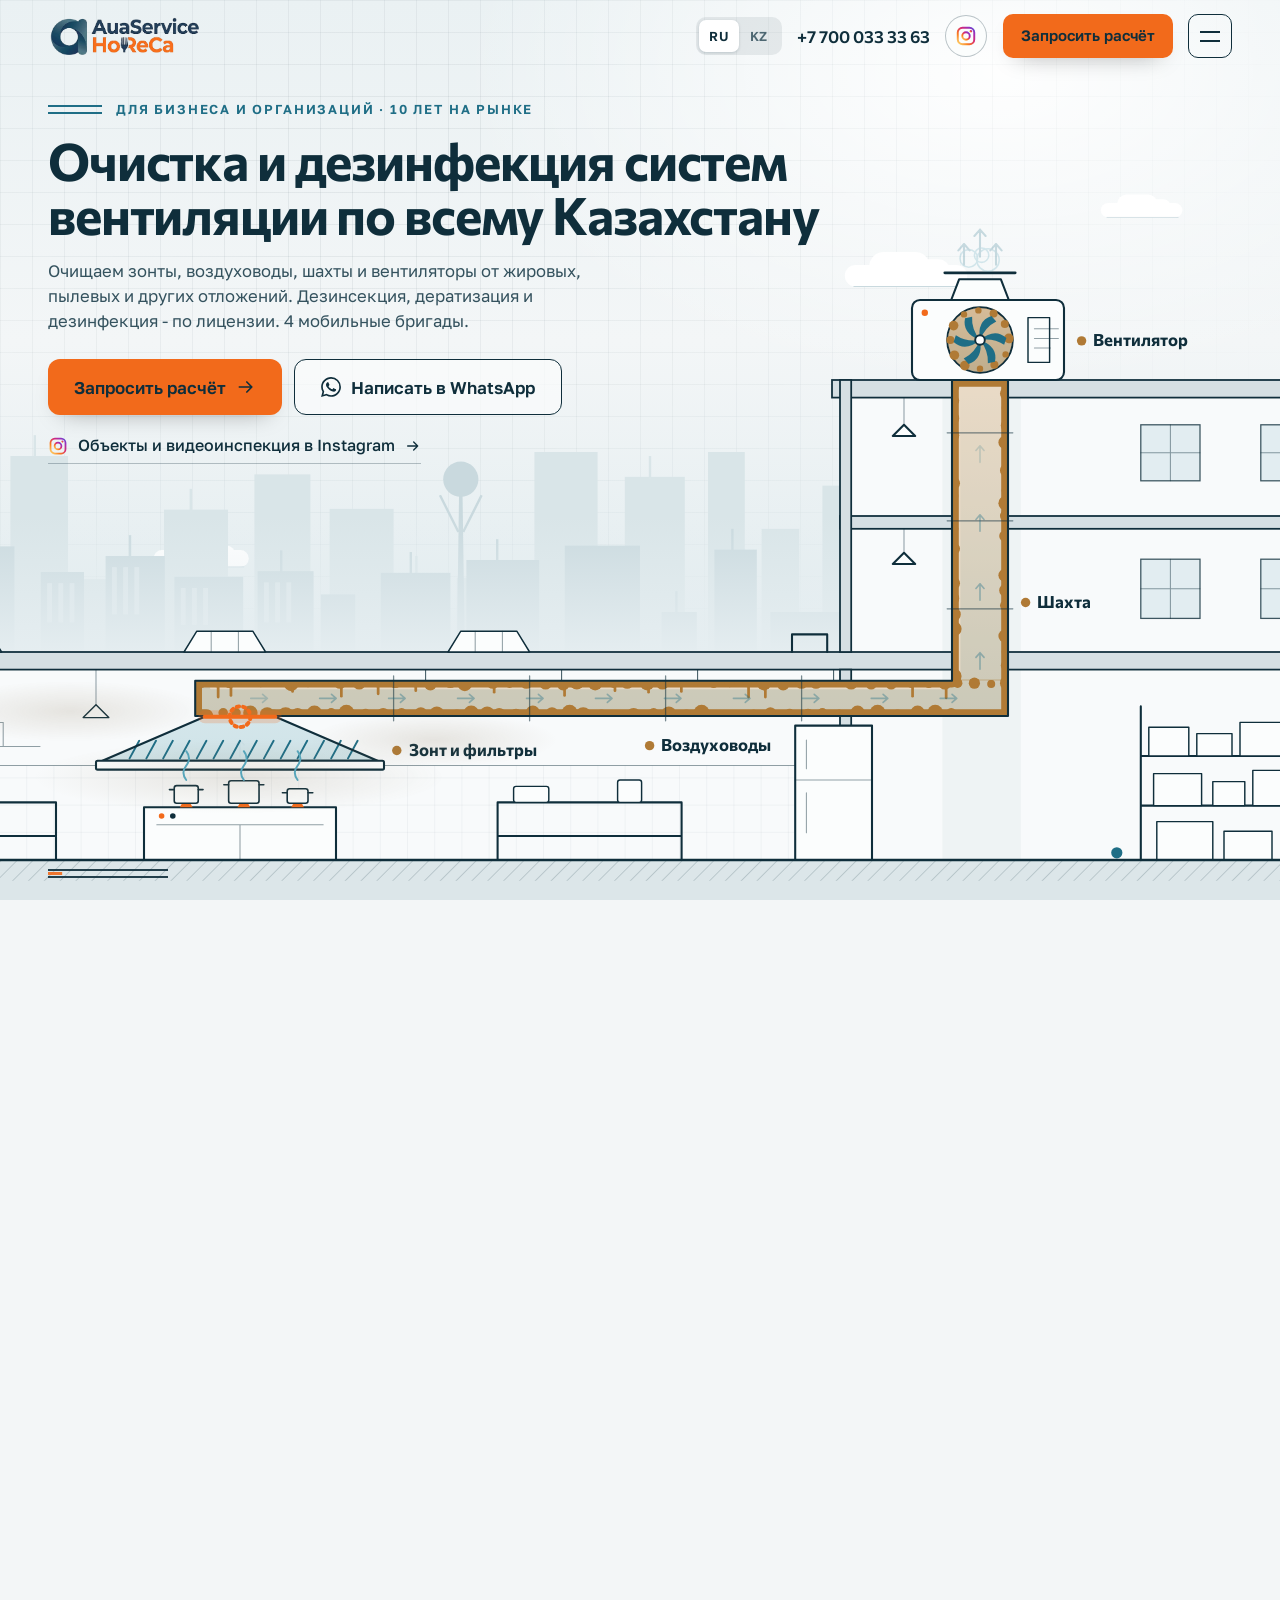
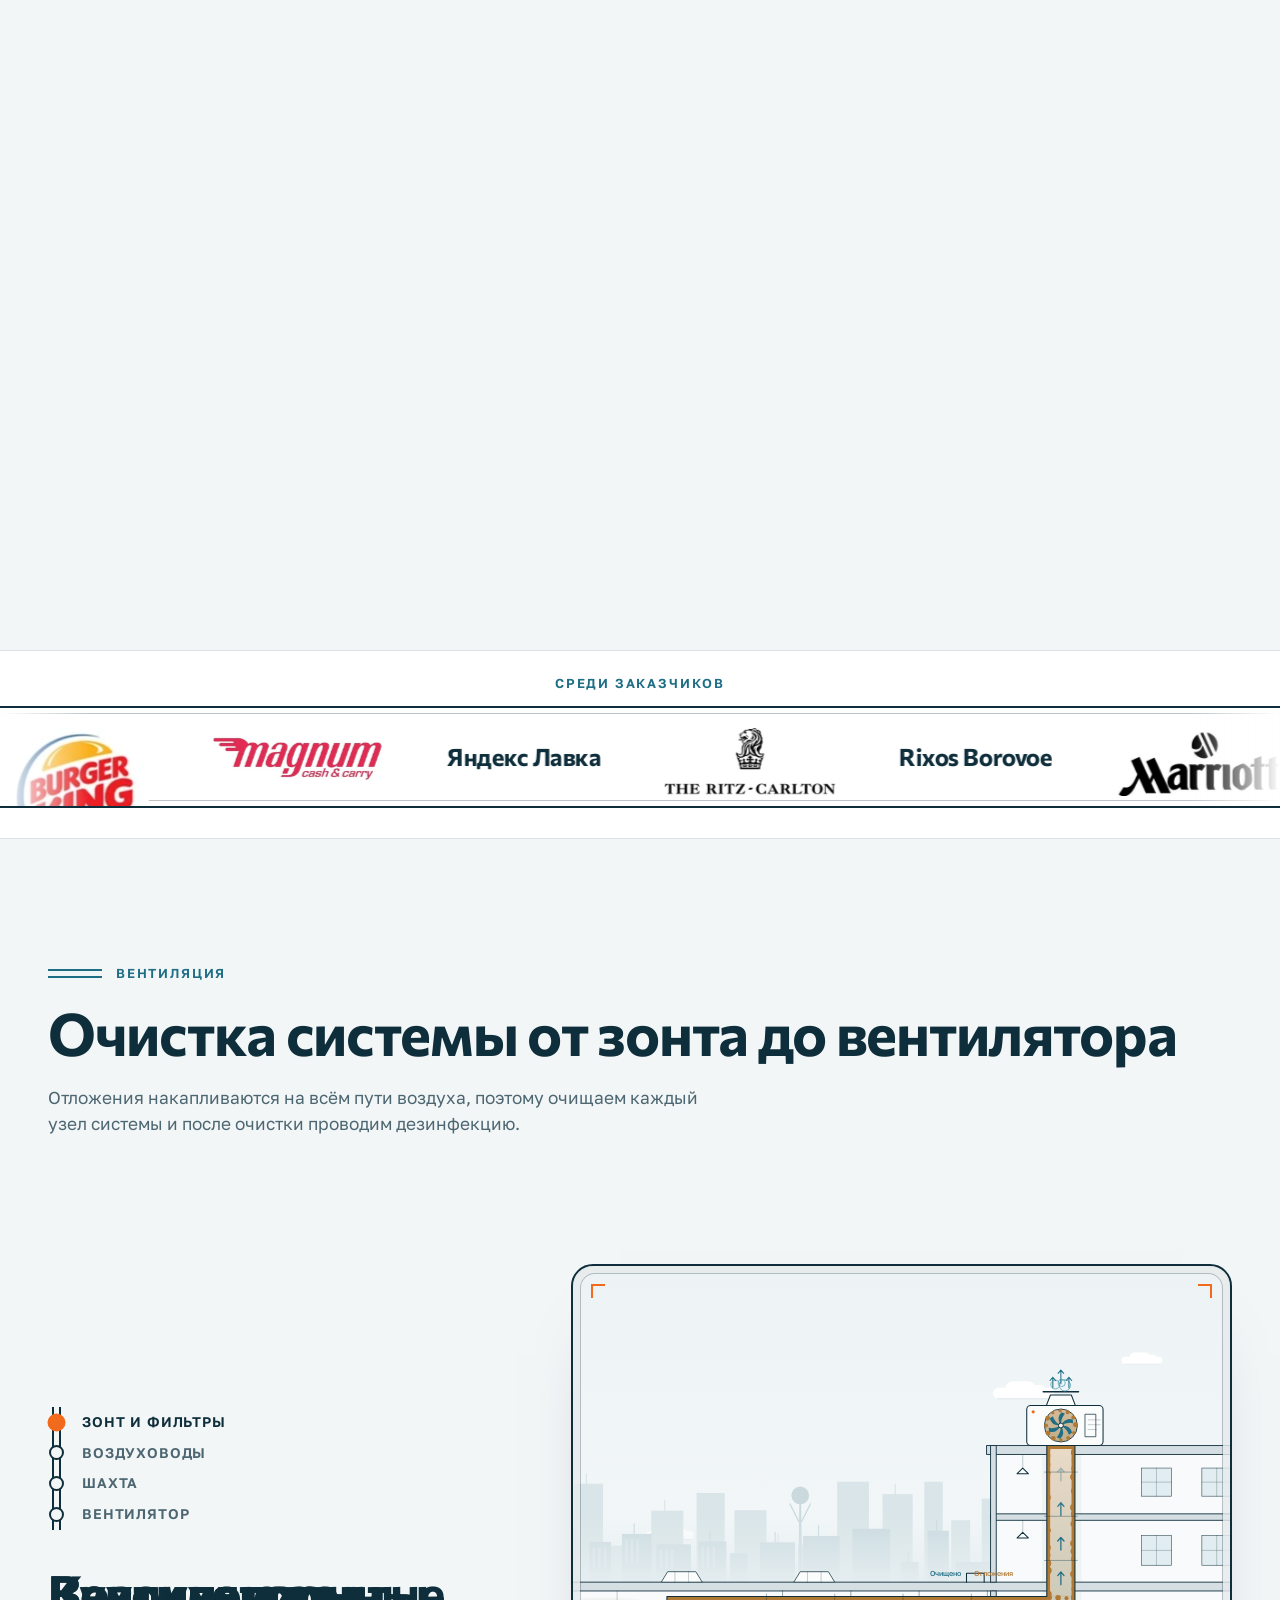
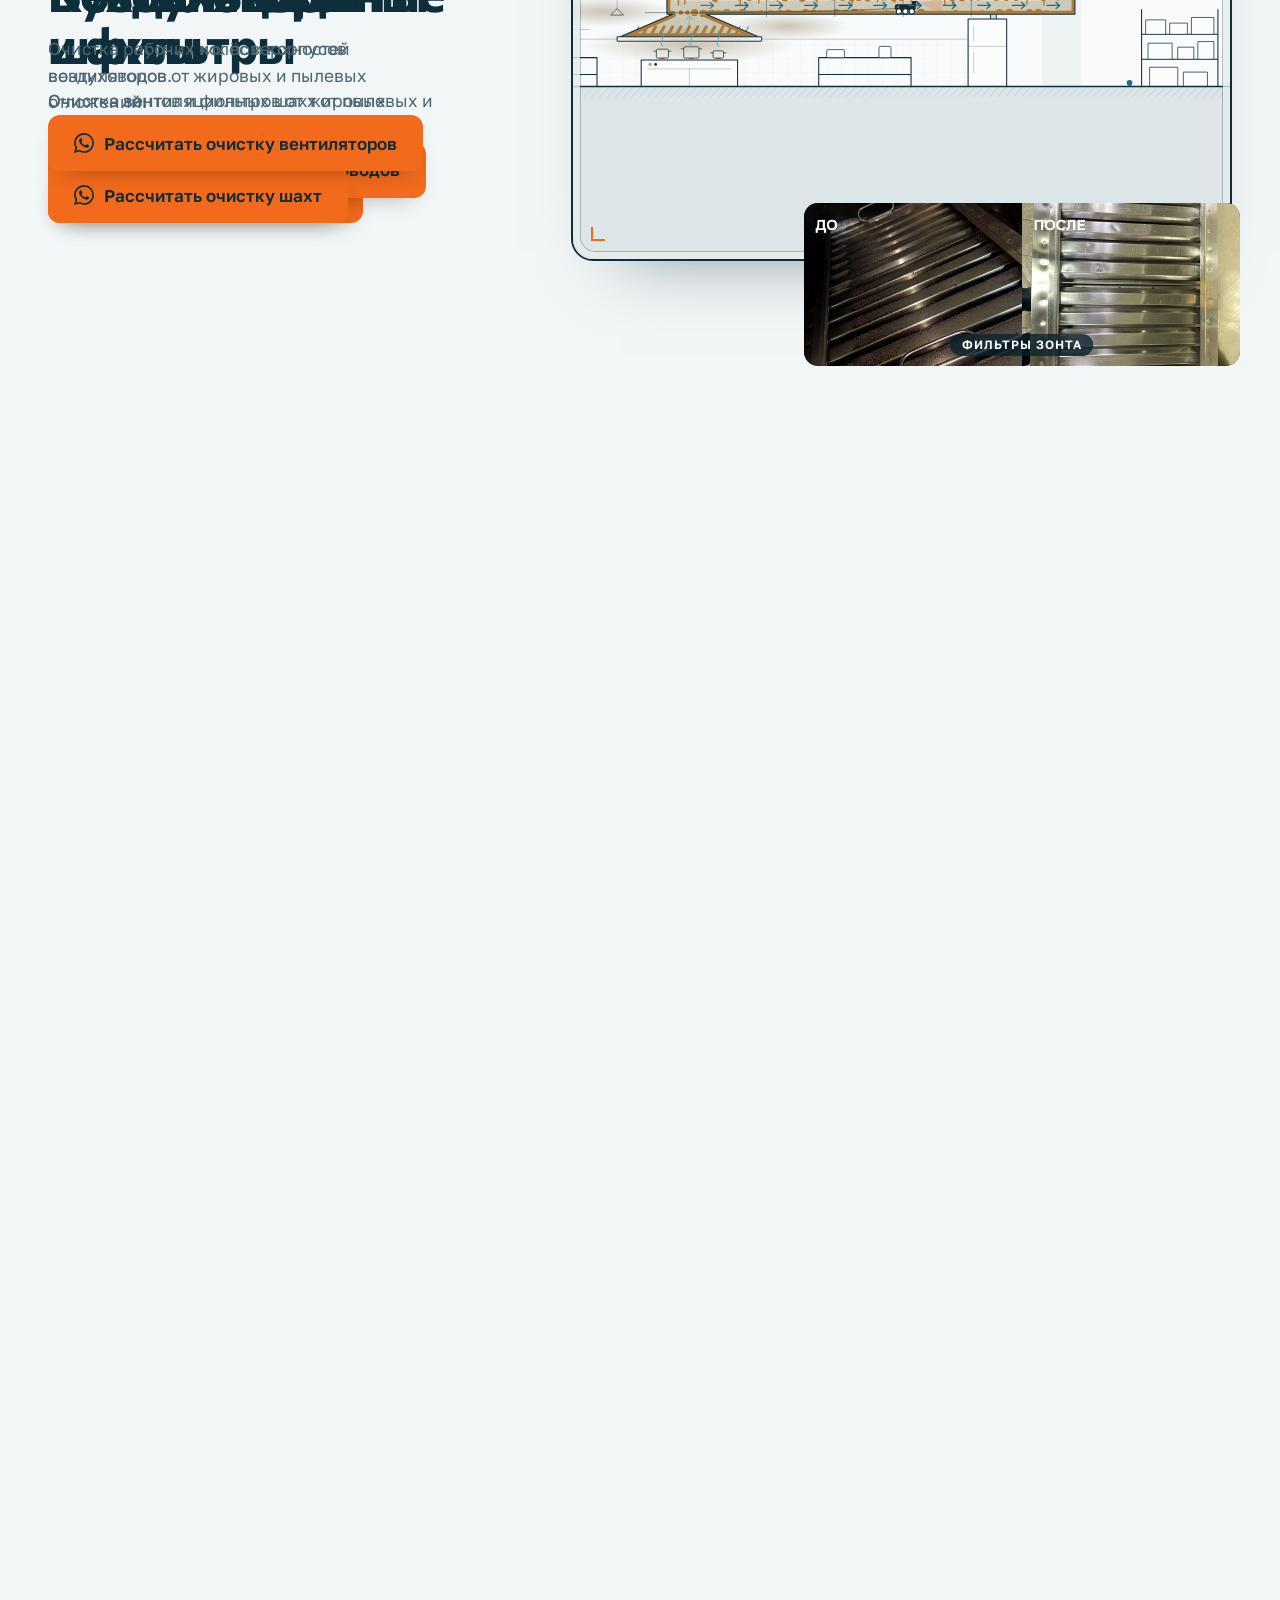
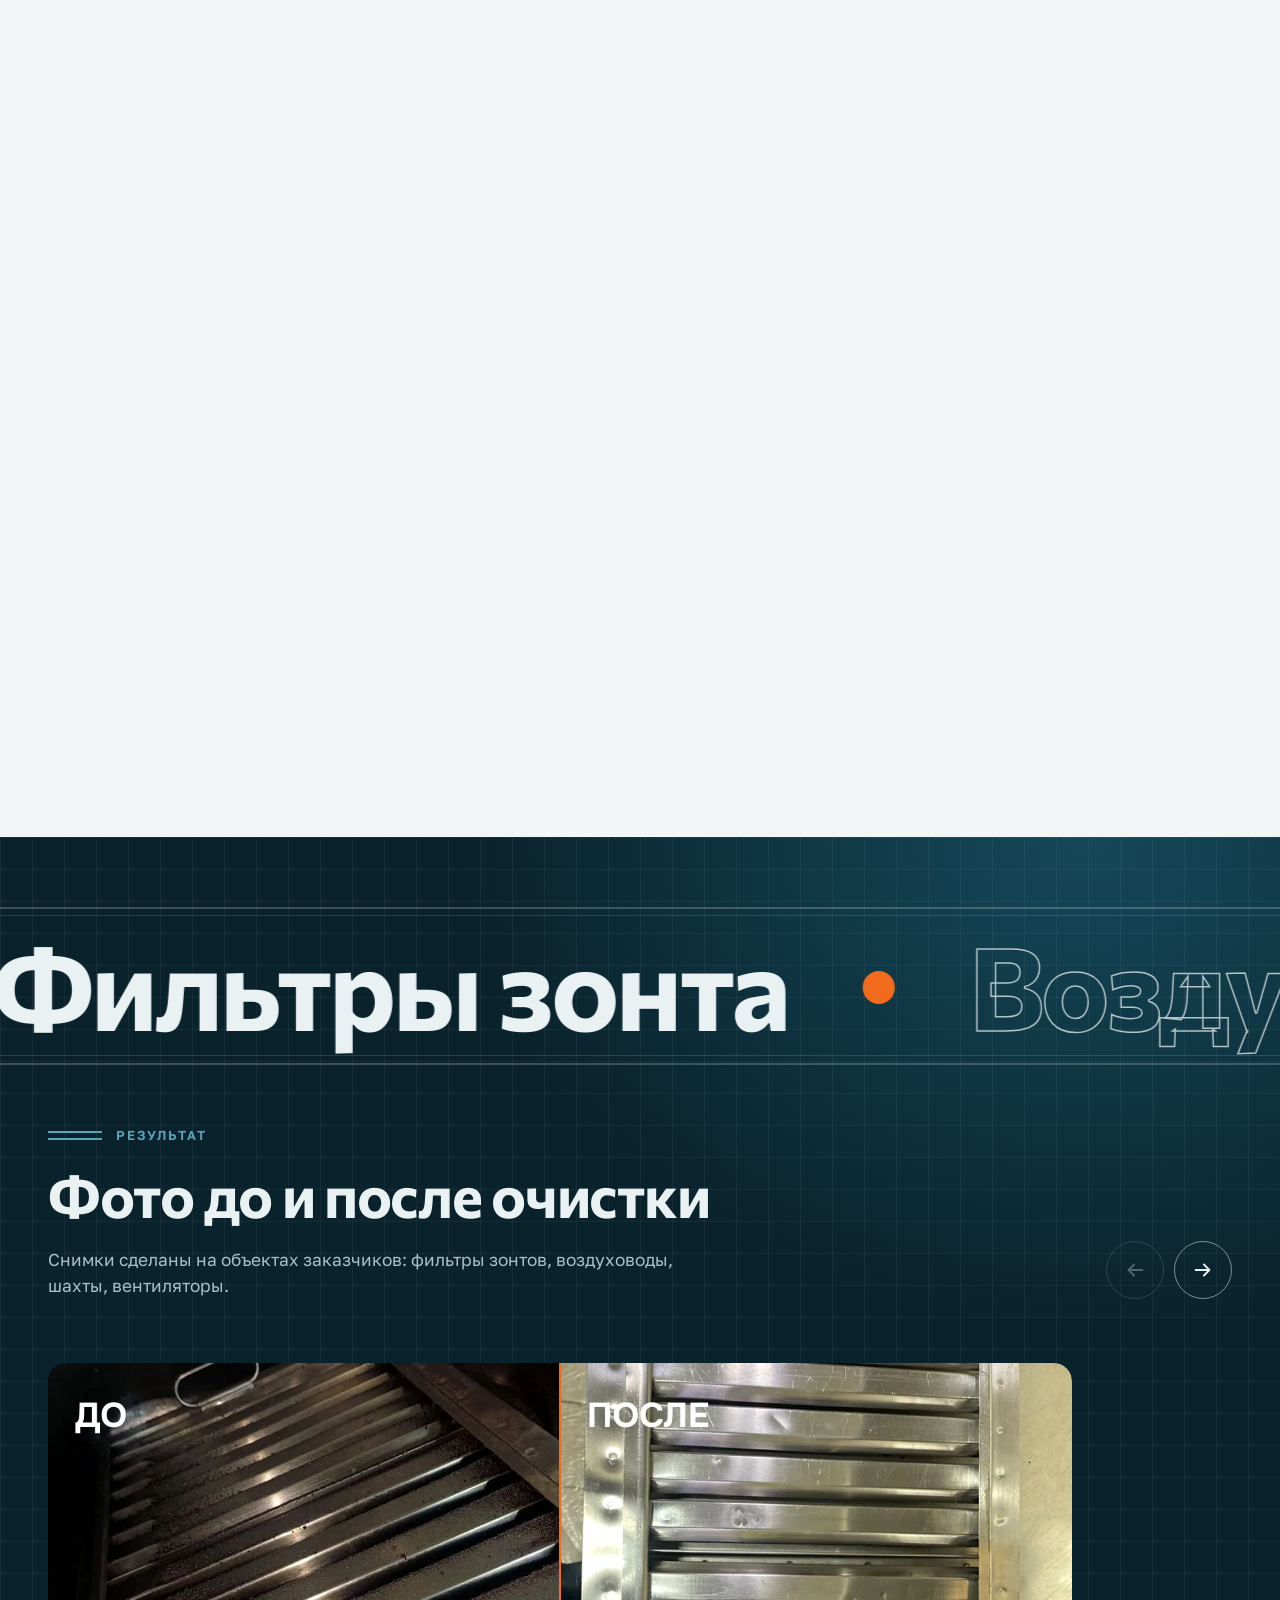
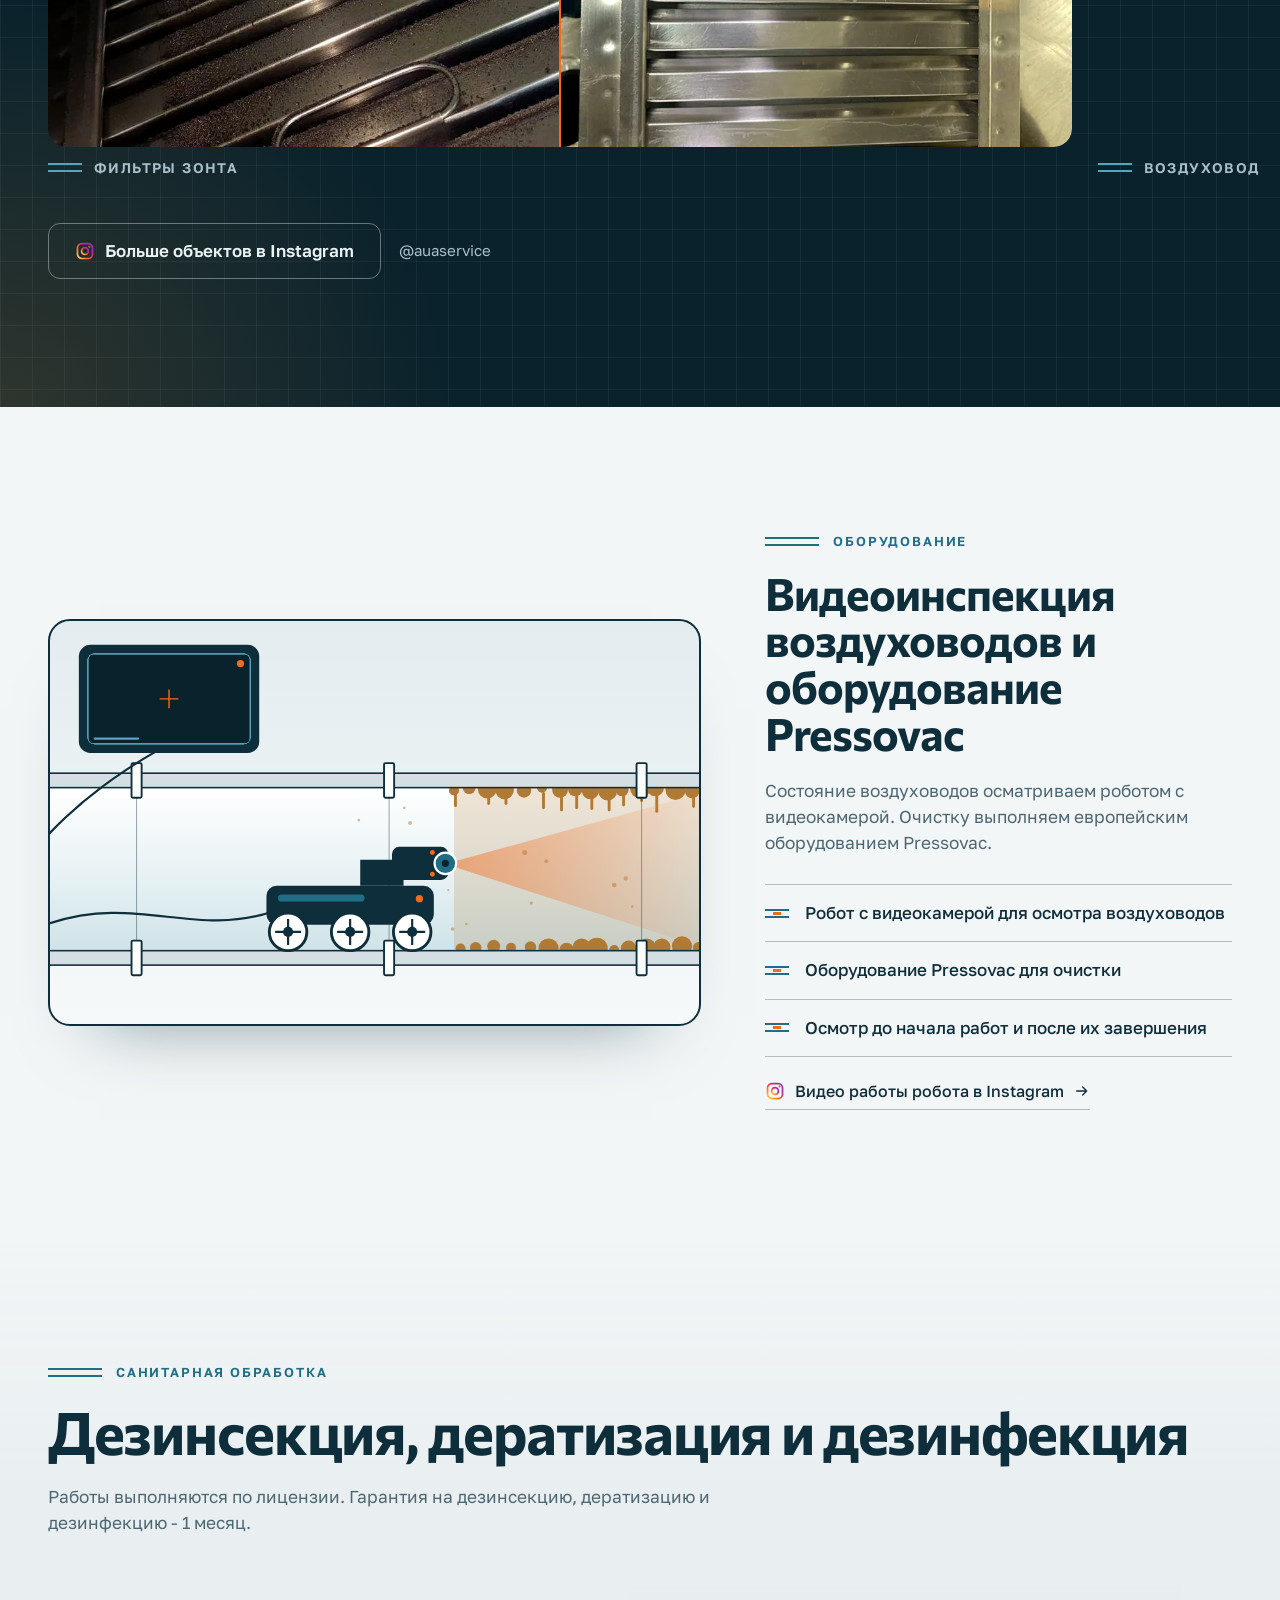
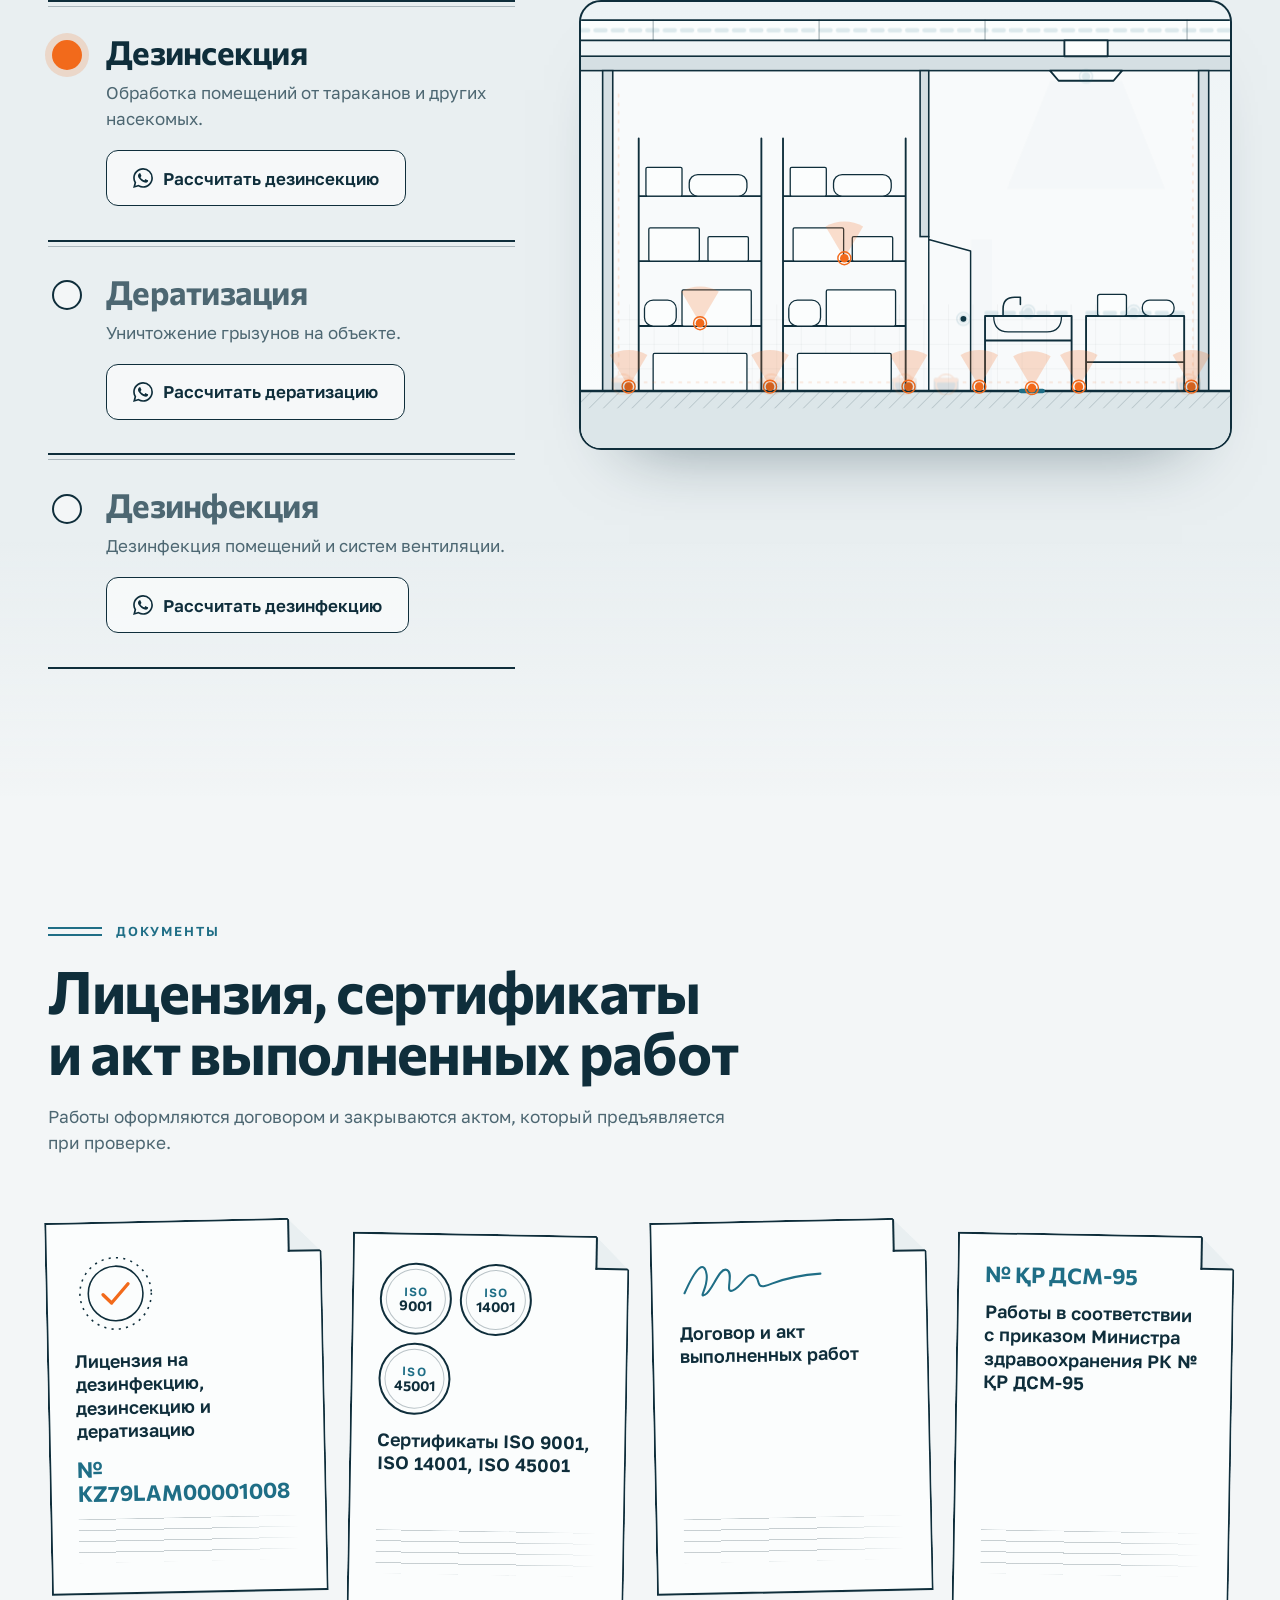
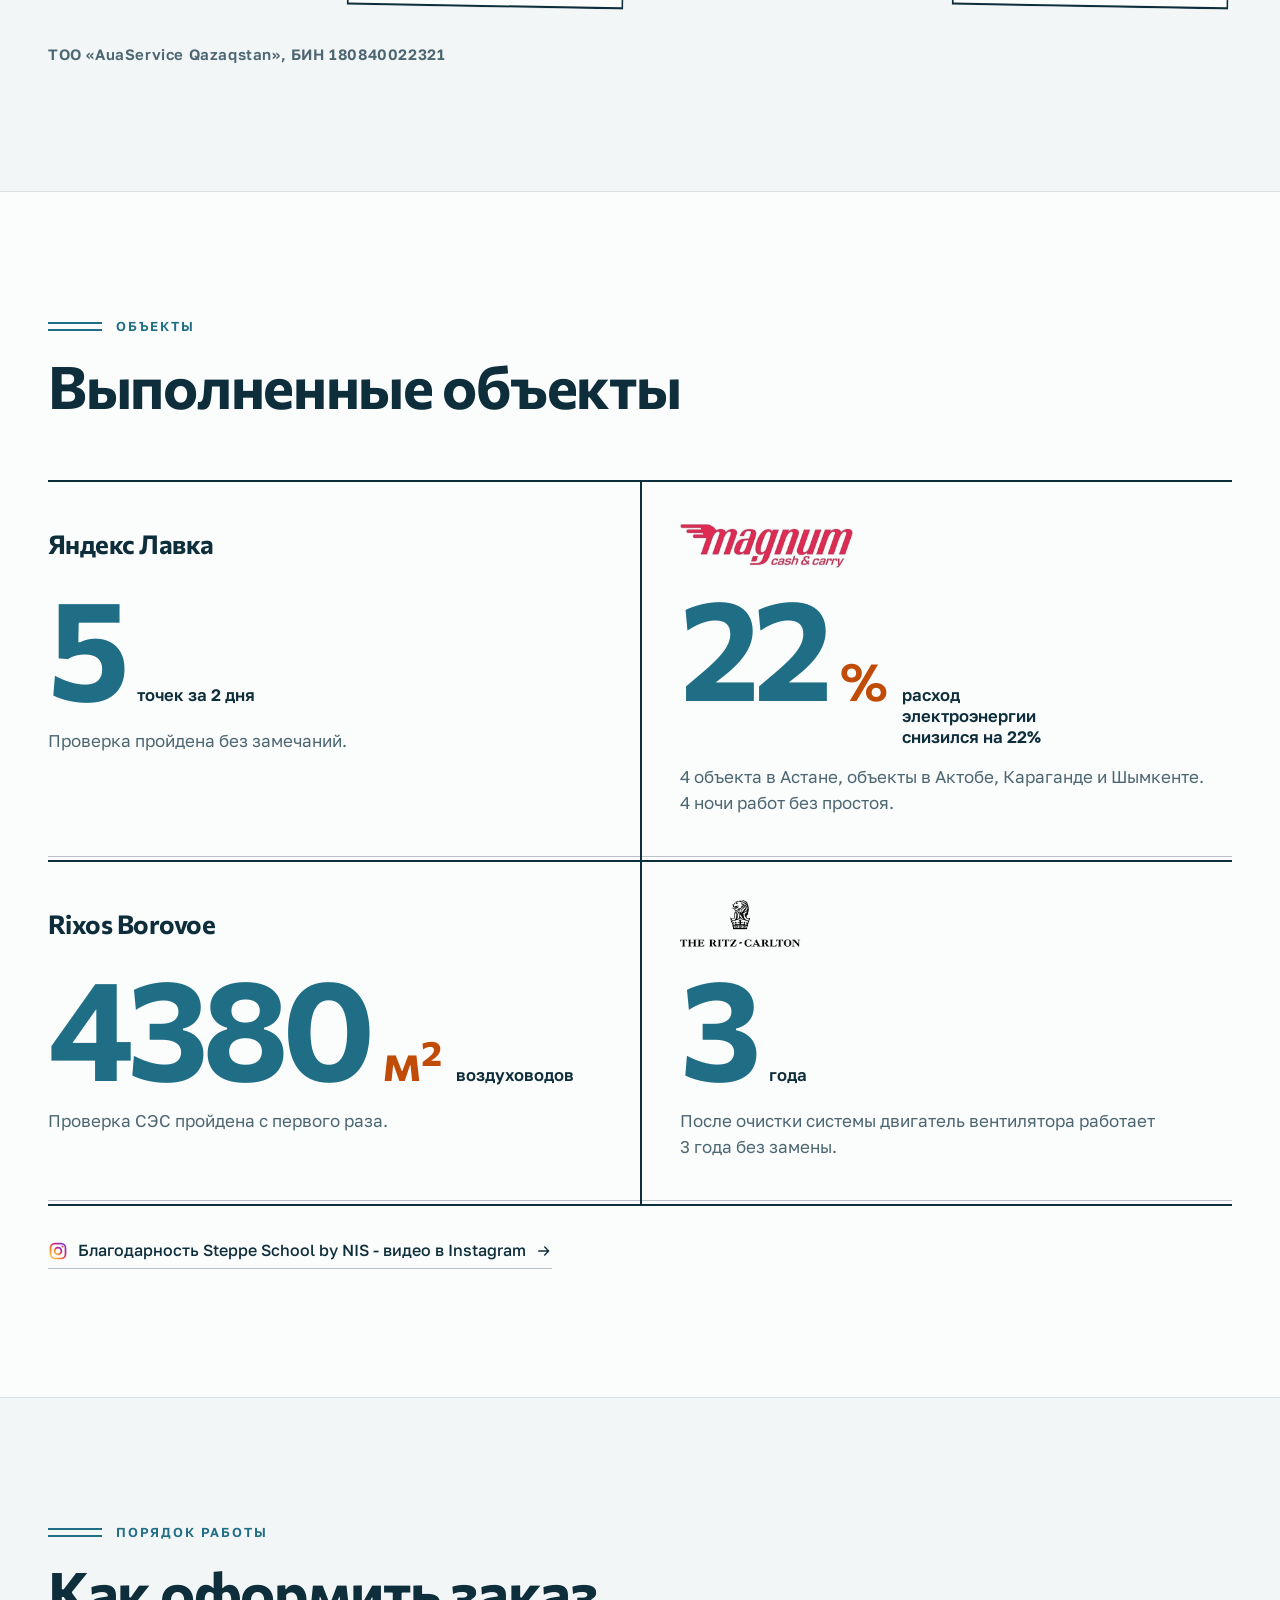
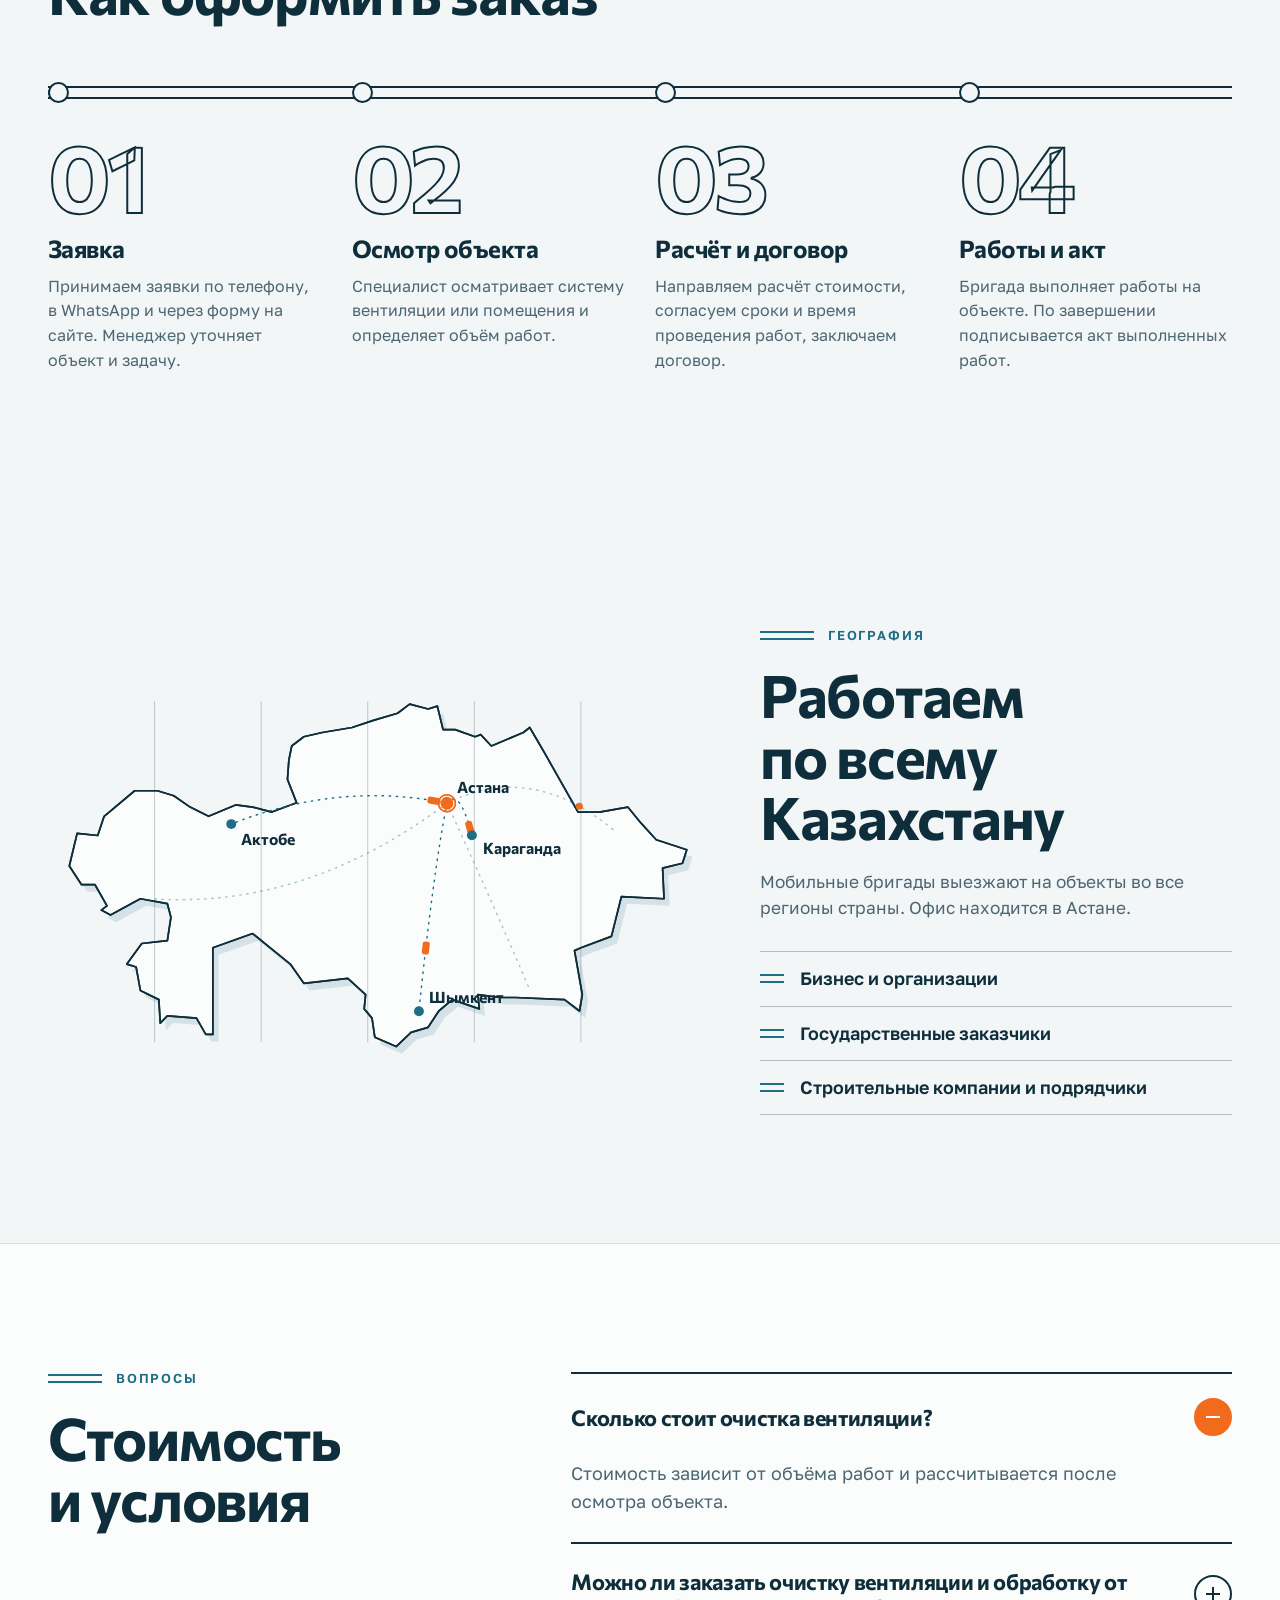
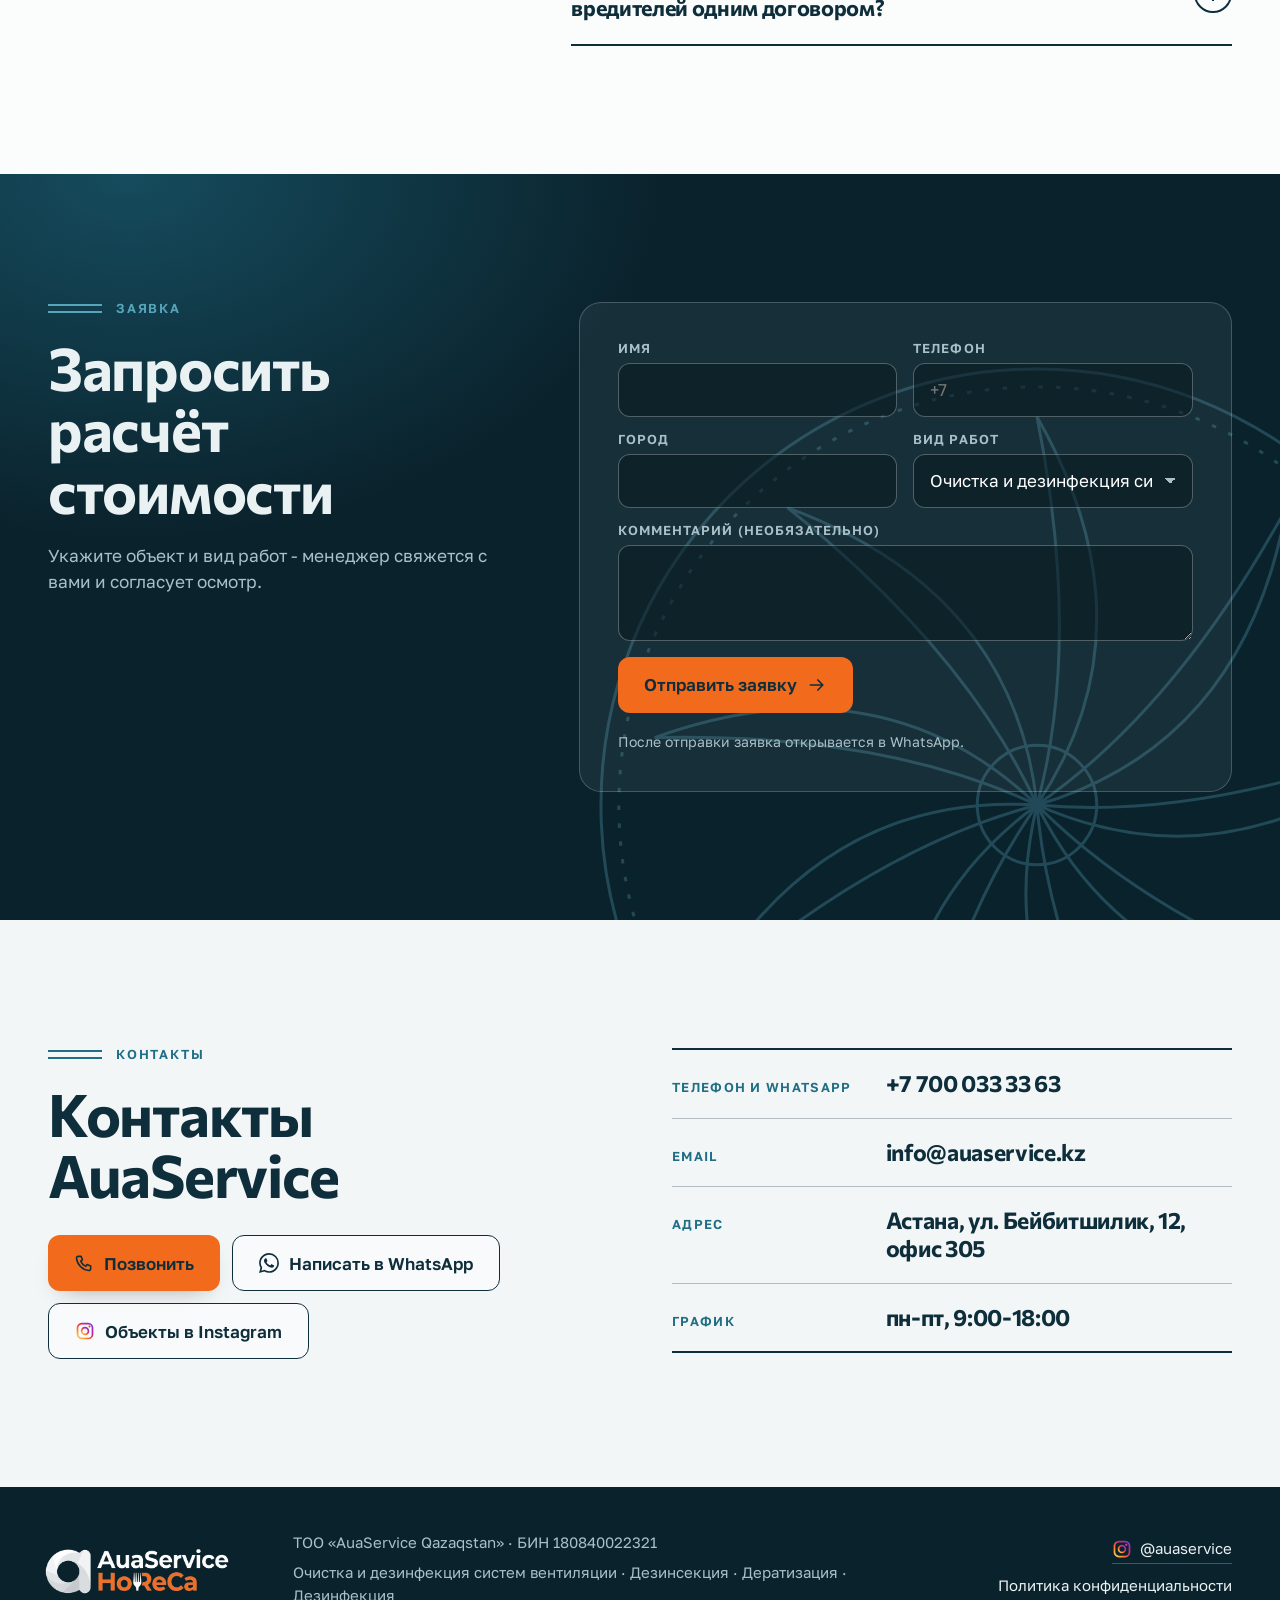
==== commit ead008bf: "Версия script.js в загрузчике" ====
--- a/index.html
+++ b/index.html
@@ -516,7 +516,7 @@
 <script>
 /* скрипты сцены грузятся после первой отрисовки: текст героя показывается сразу */
 (function () {
-  var L = ['assets/vendor/gsap.min.js', 'assets/vendor/ScrollTrigger.min.js', 'assets/vendor/SplitText.min.js', 'assets/vendor/lenis.min.js', 'script.js?v=20261110-1'];
+  var L = ['assets/vendor/gsap.min.js', 'assets/vendor/ScrollTrigger.min.js', 'assets/vendor/SplitText.min.js', 'assets/vendor/lenis.min.js', 'script.js?v=20261110-2'];
   function go() { L.forEach(function (u) { var s = document.createElement('script'); s.src = u; s.async = false; document.body.appendChild(s); }); }
   requestAnimationFrame(function () { setTimeout(go, 0); });
 })();
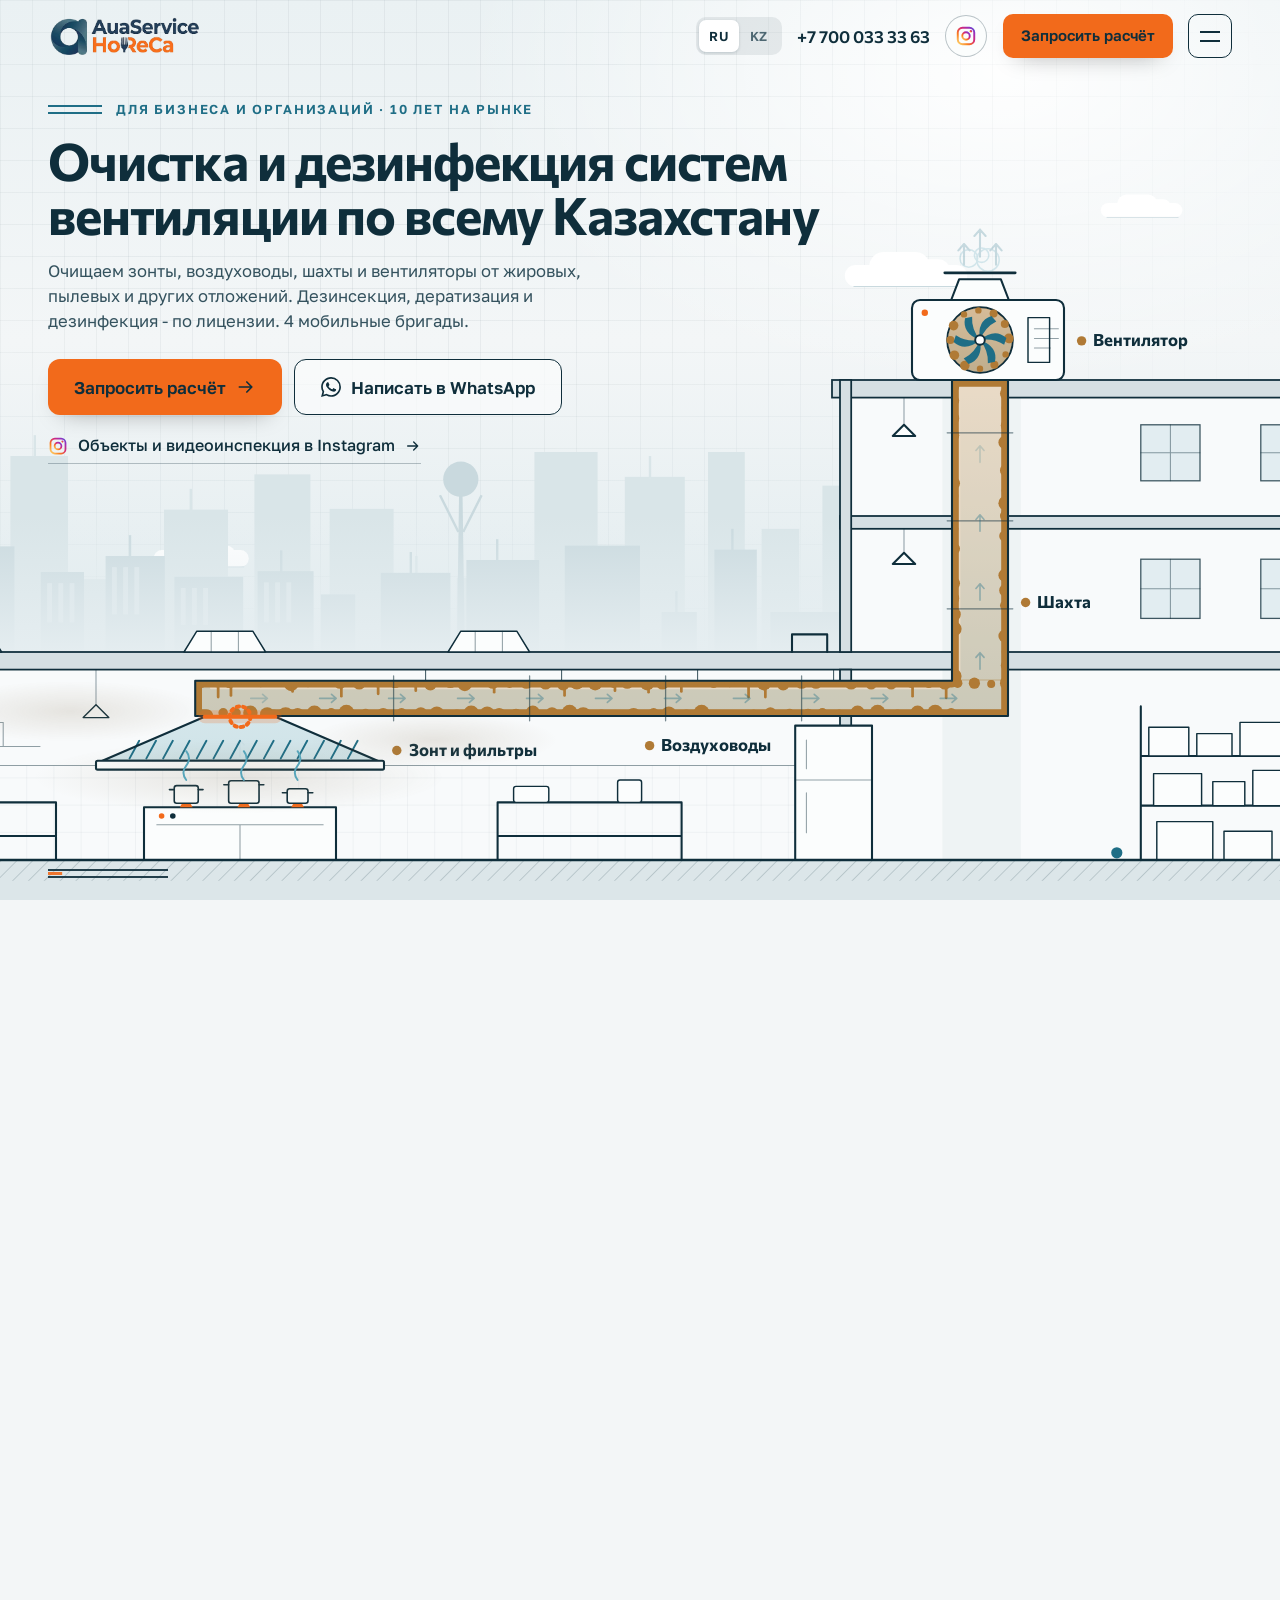
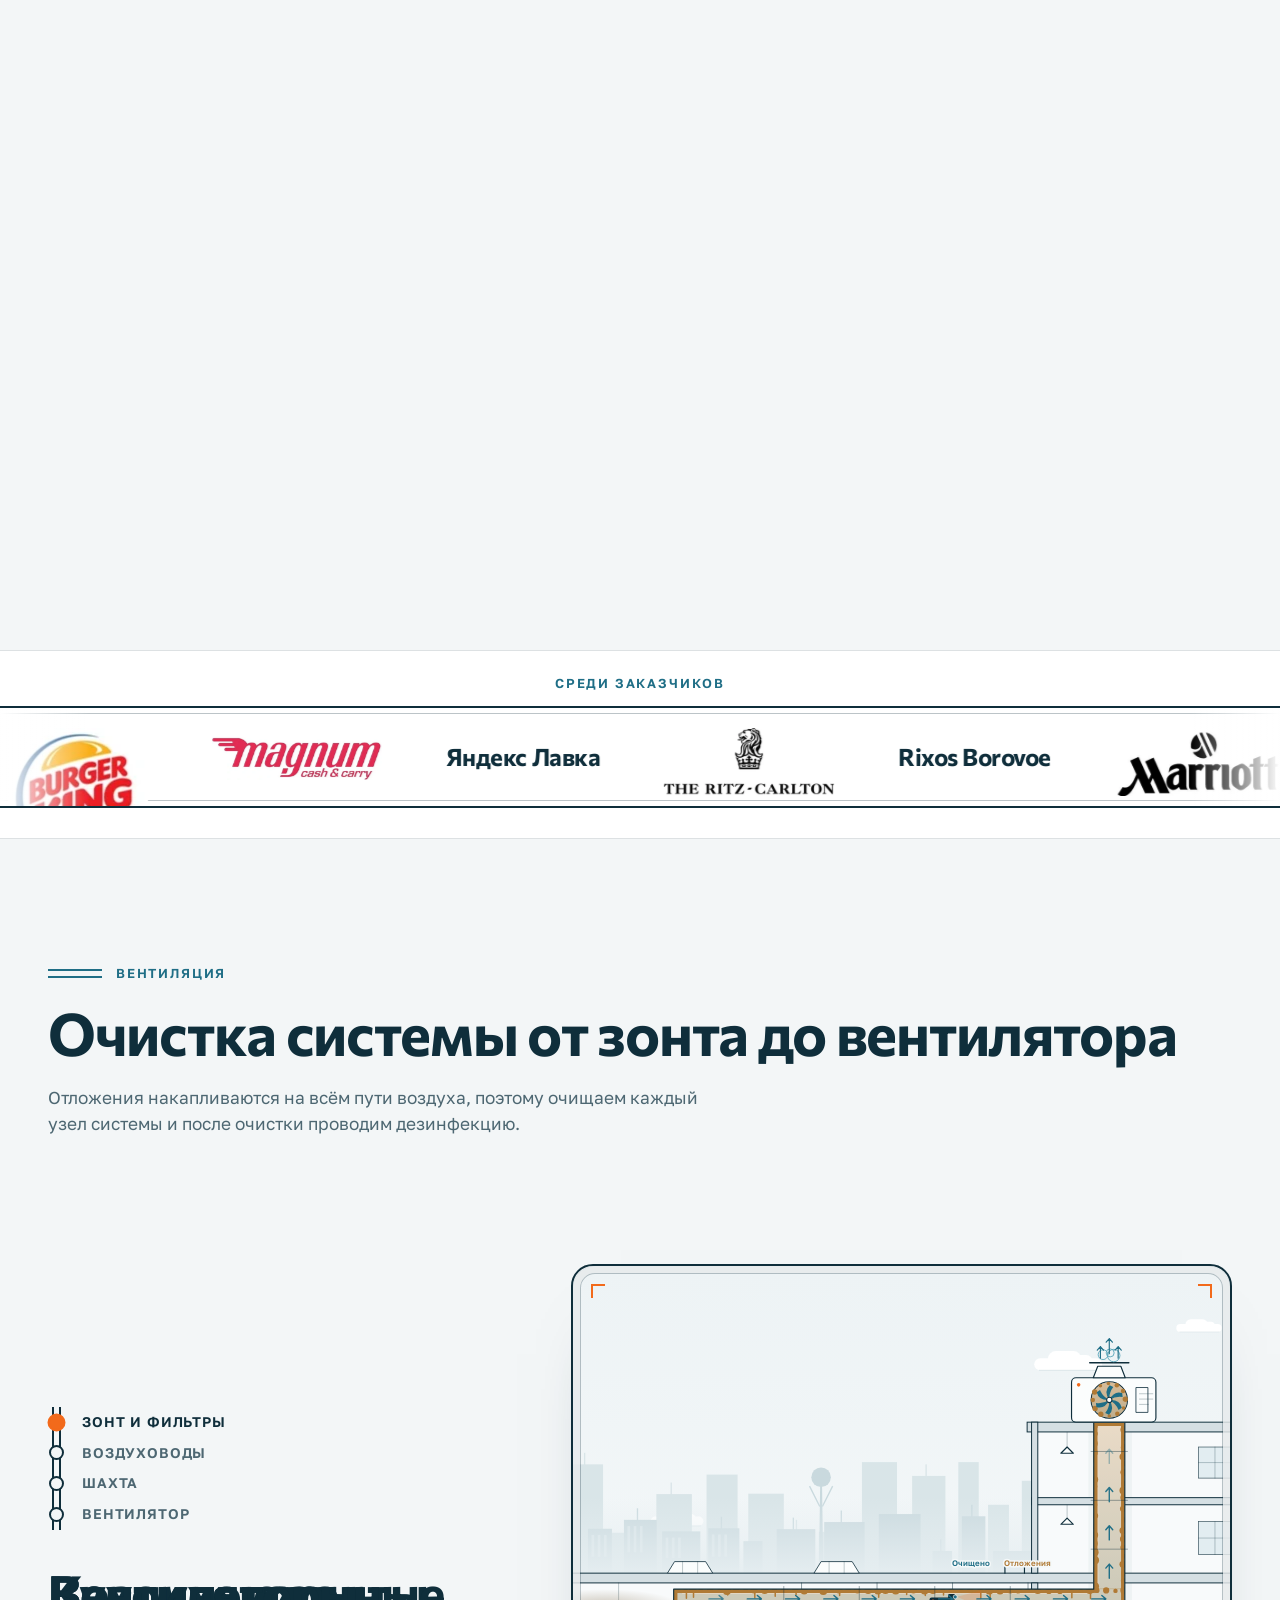
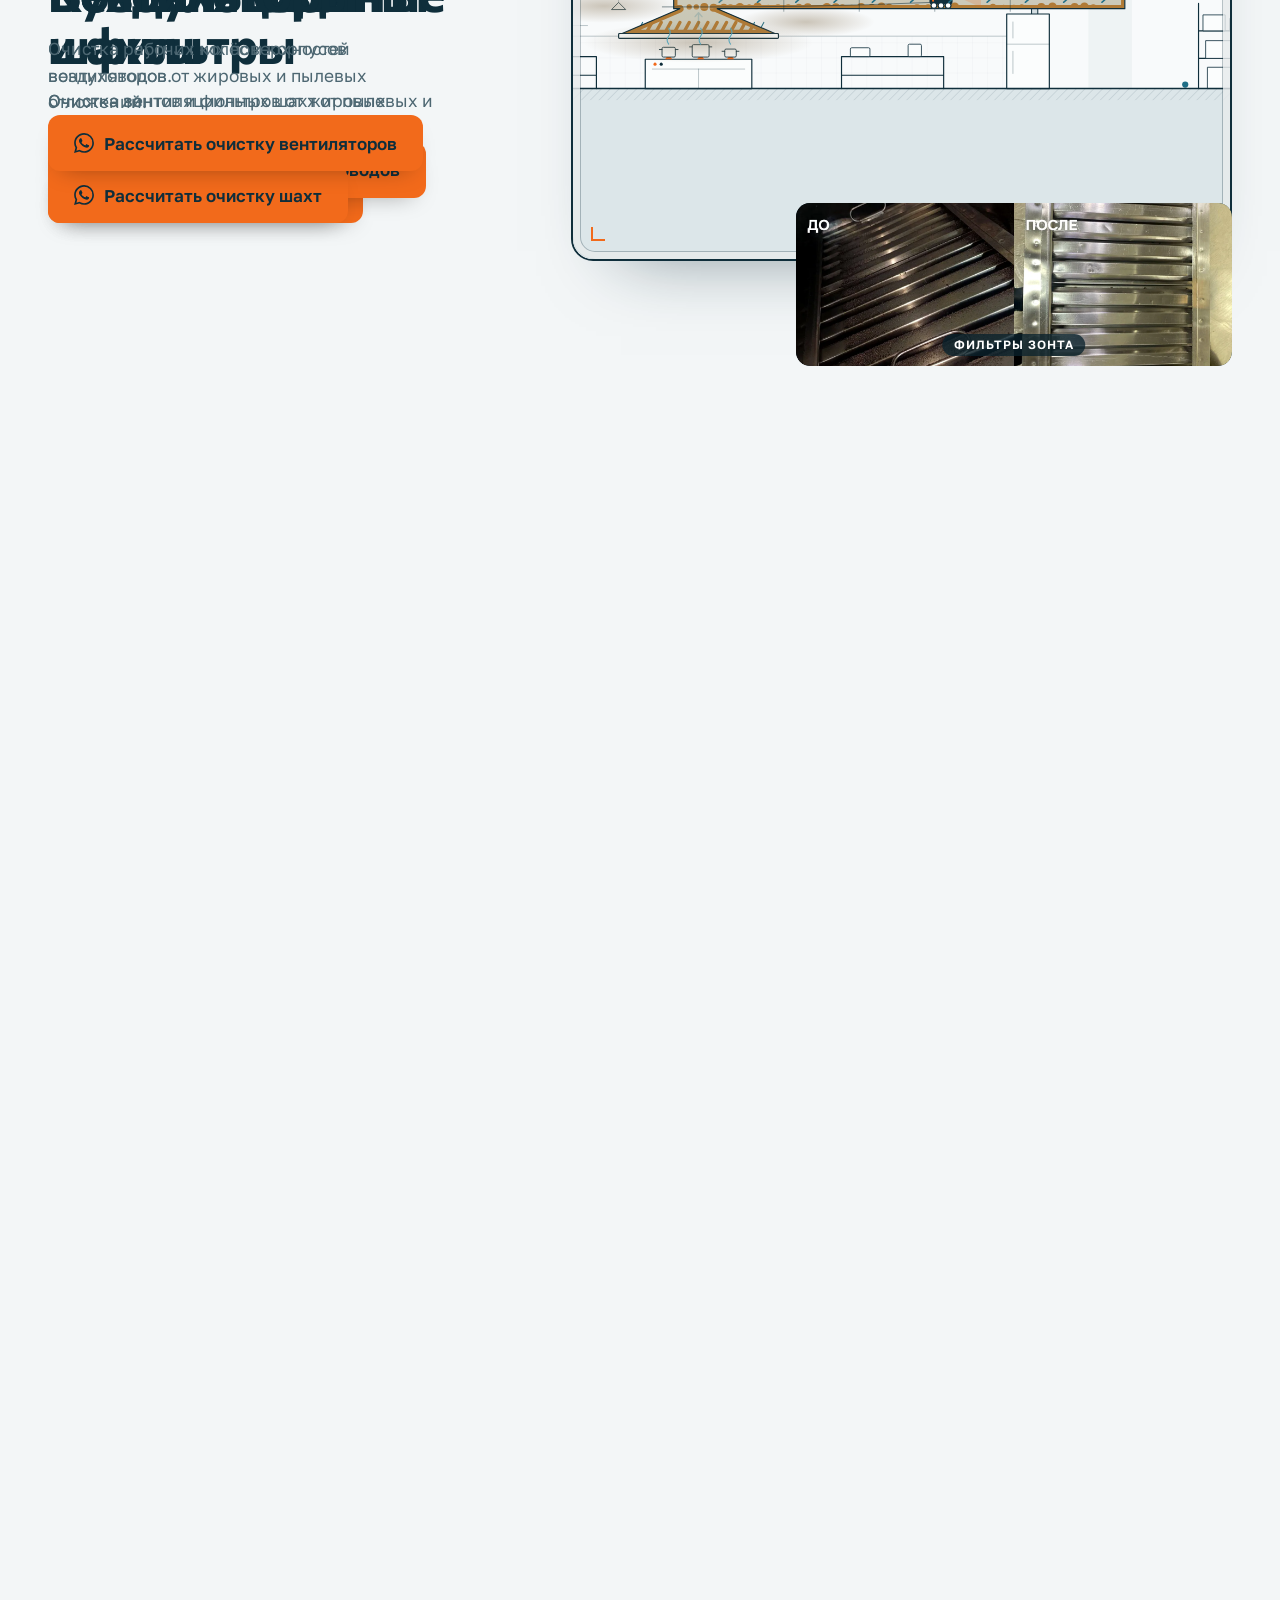
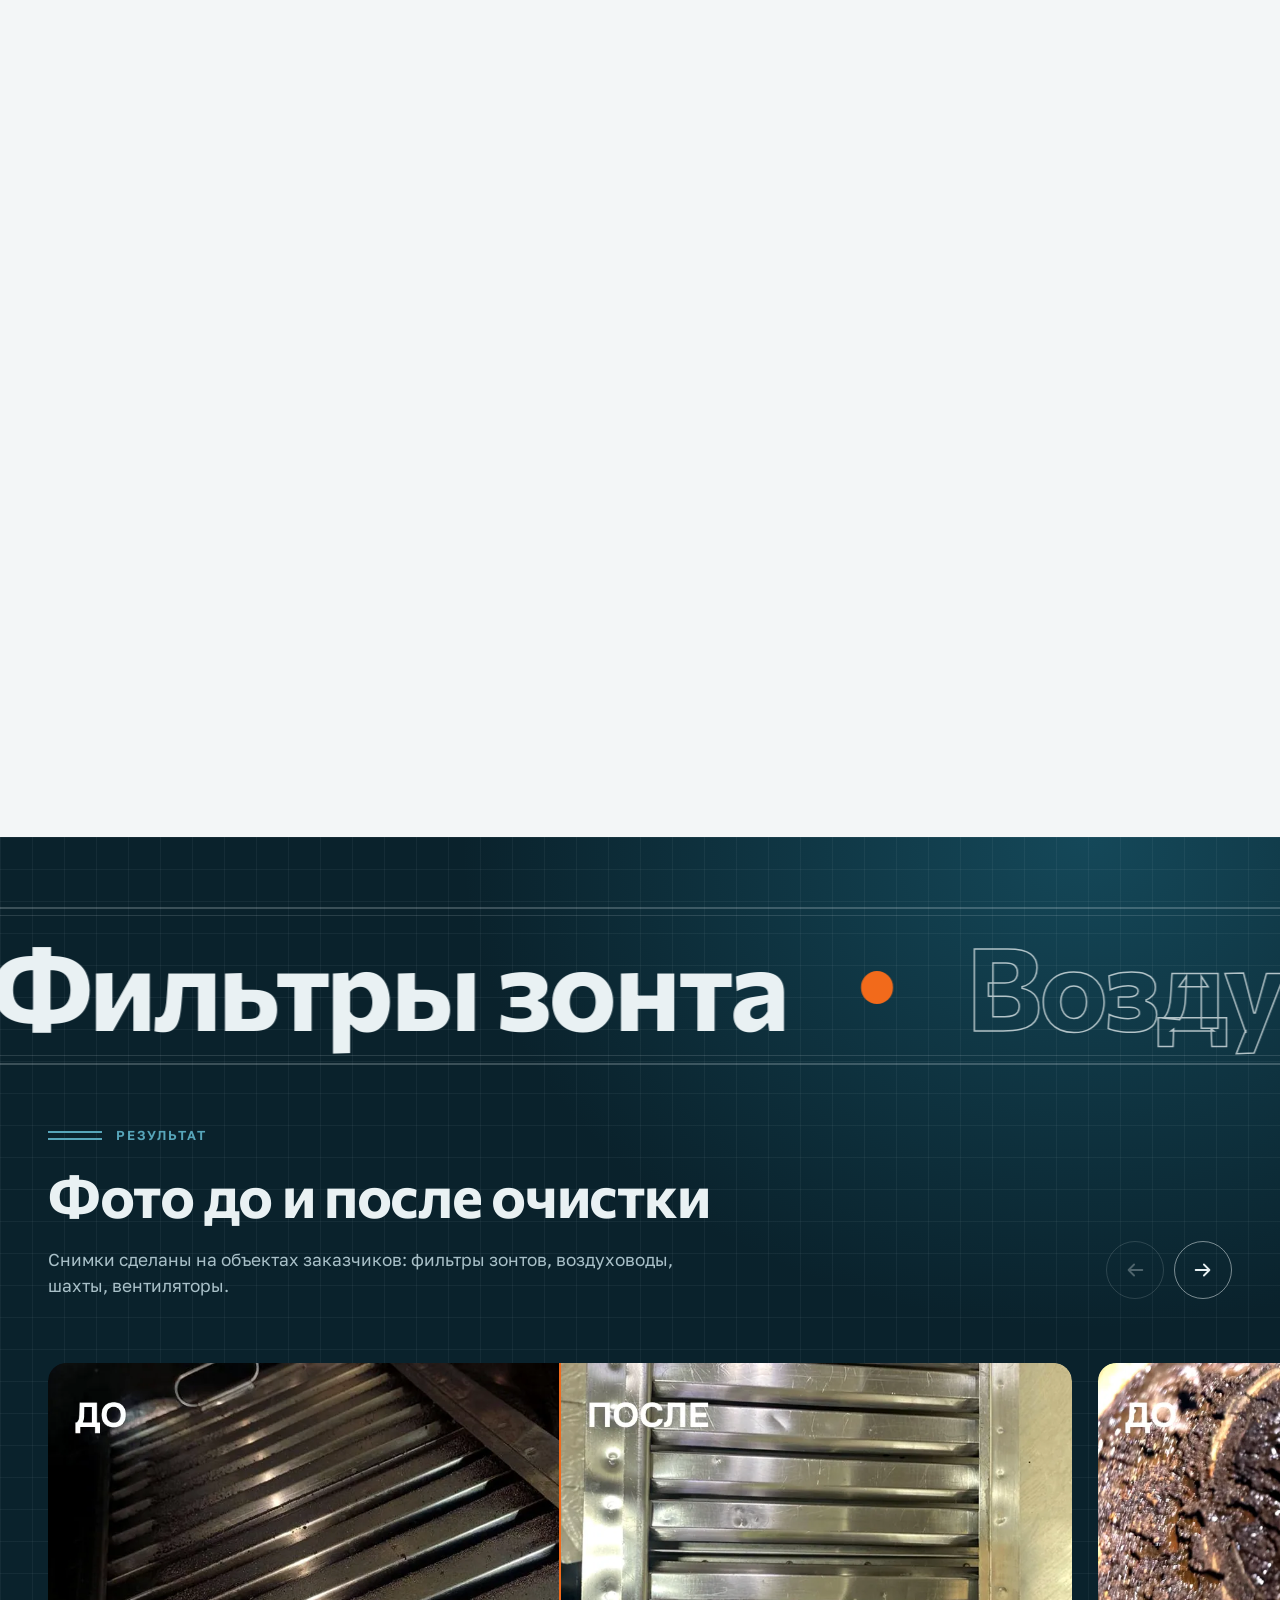
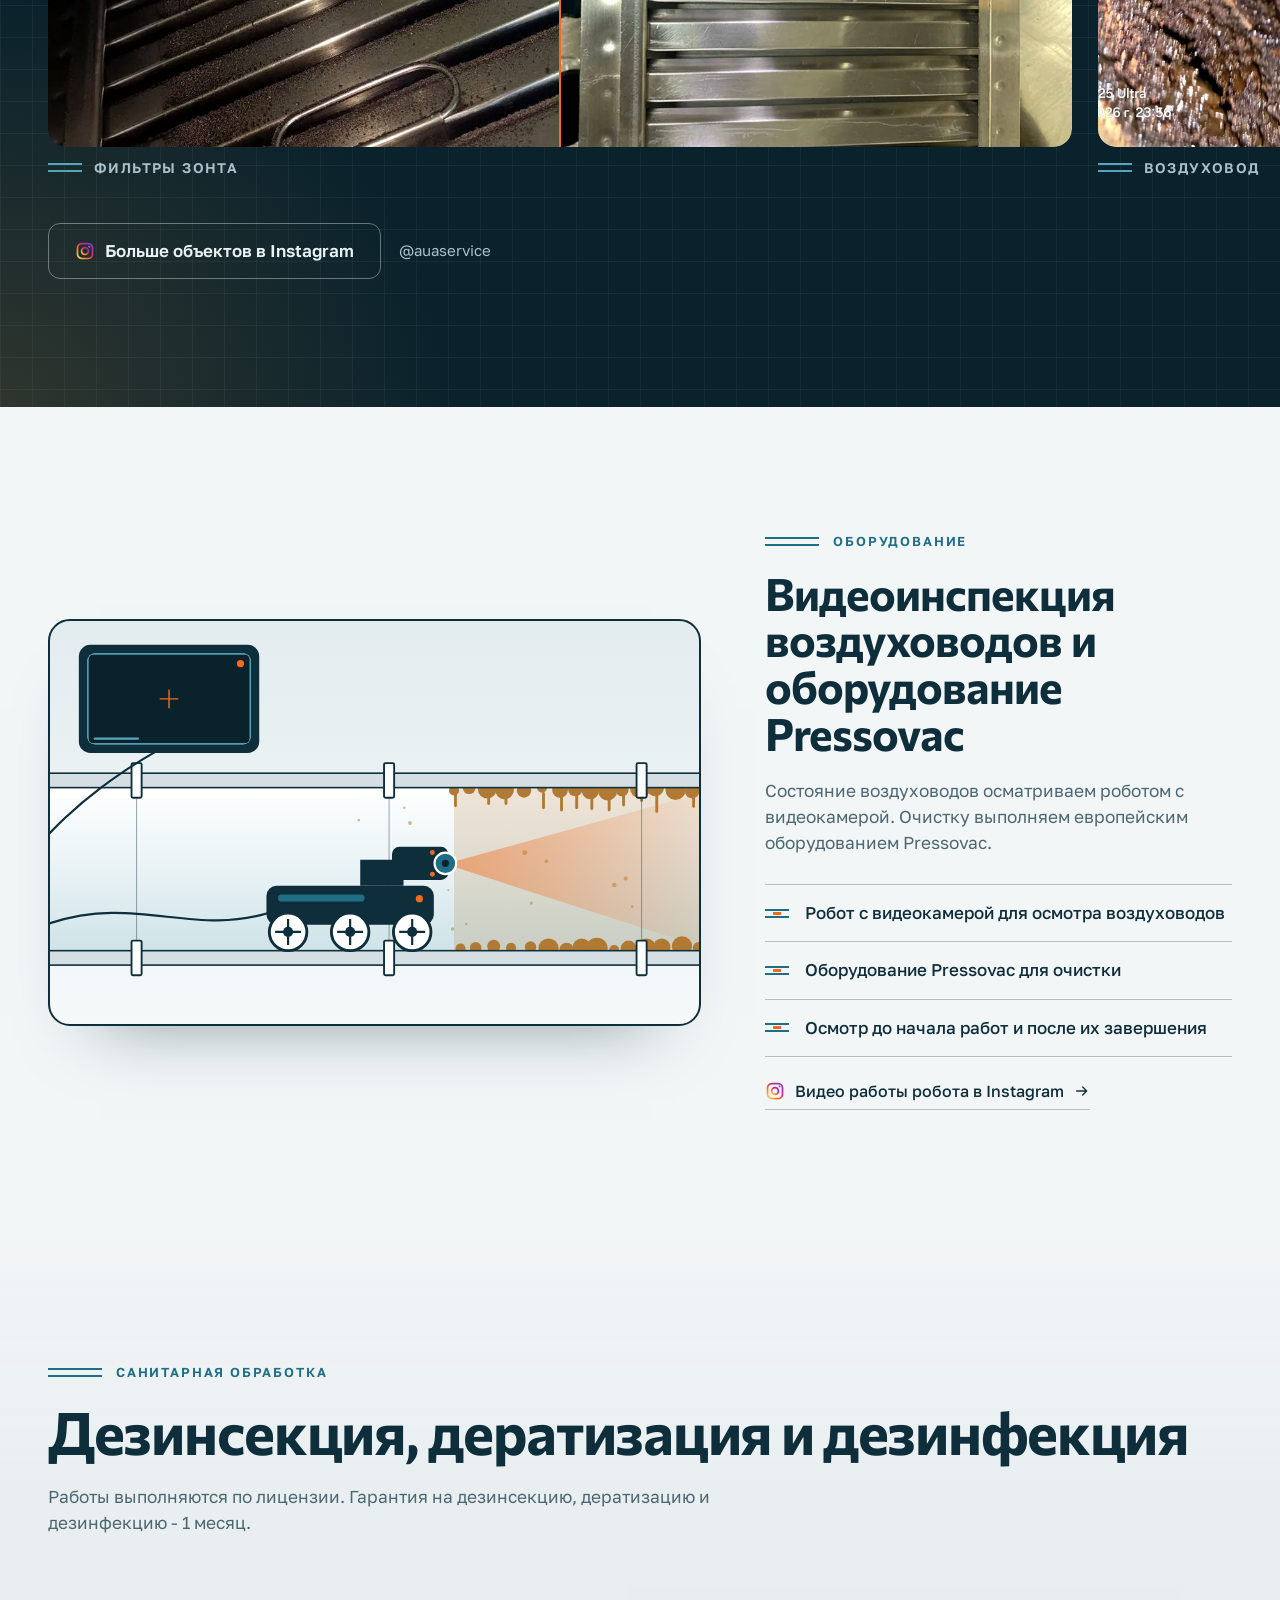
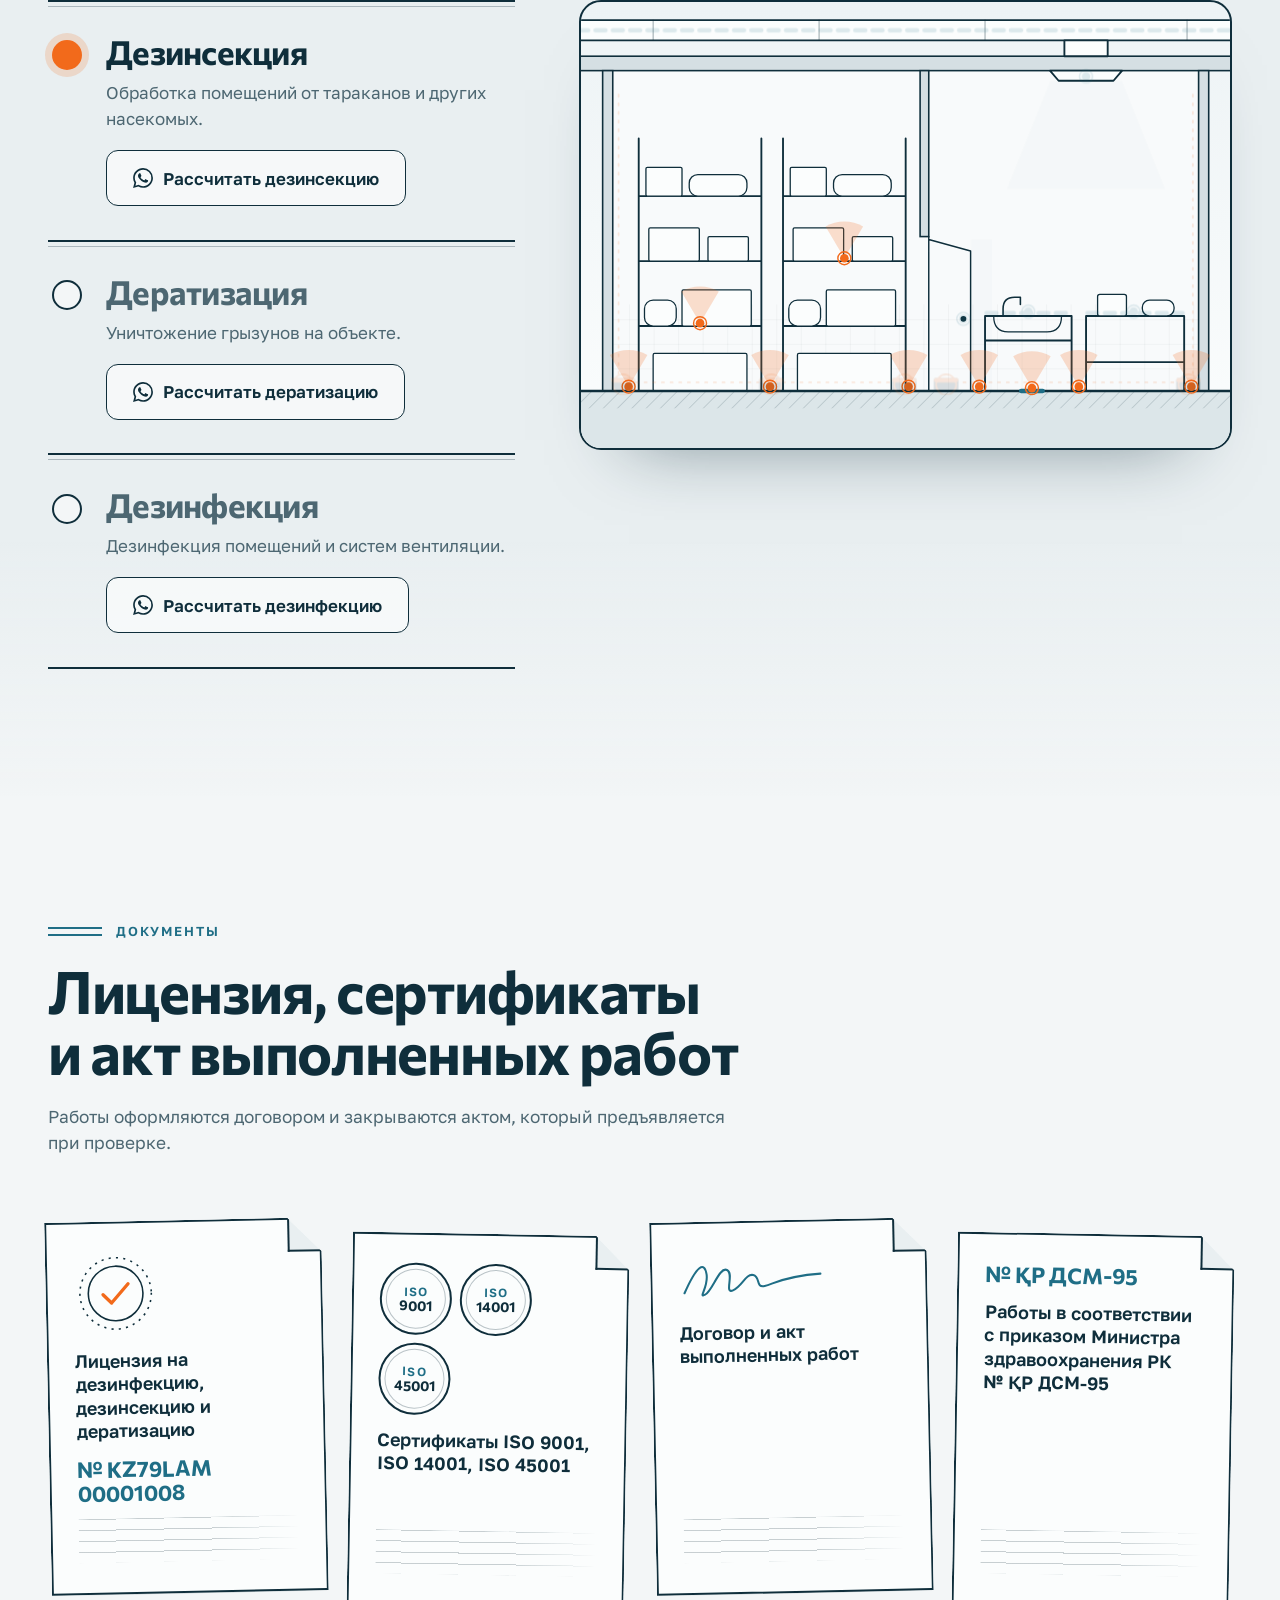
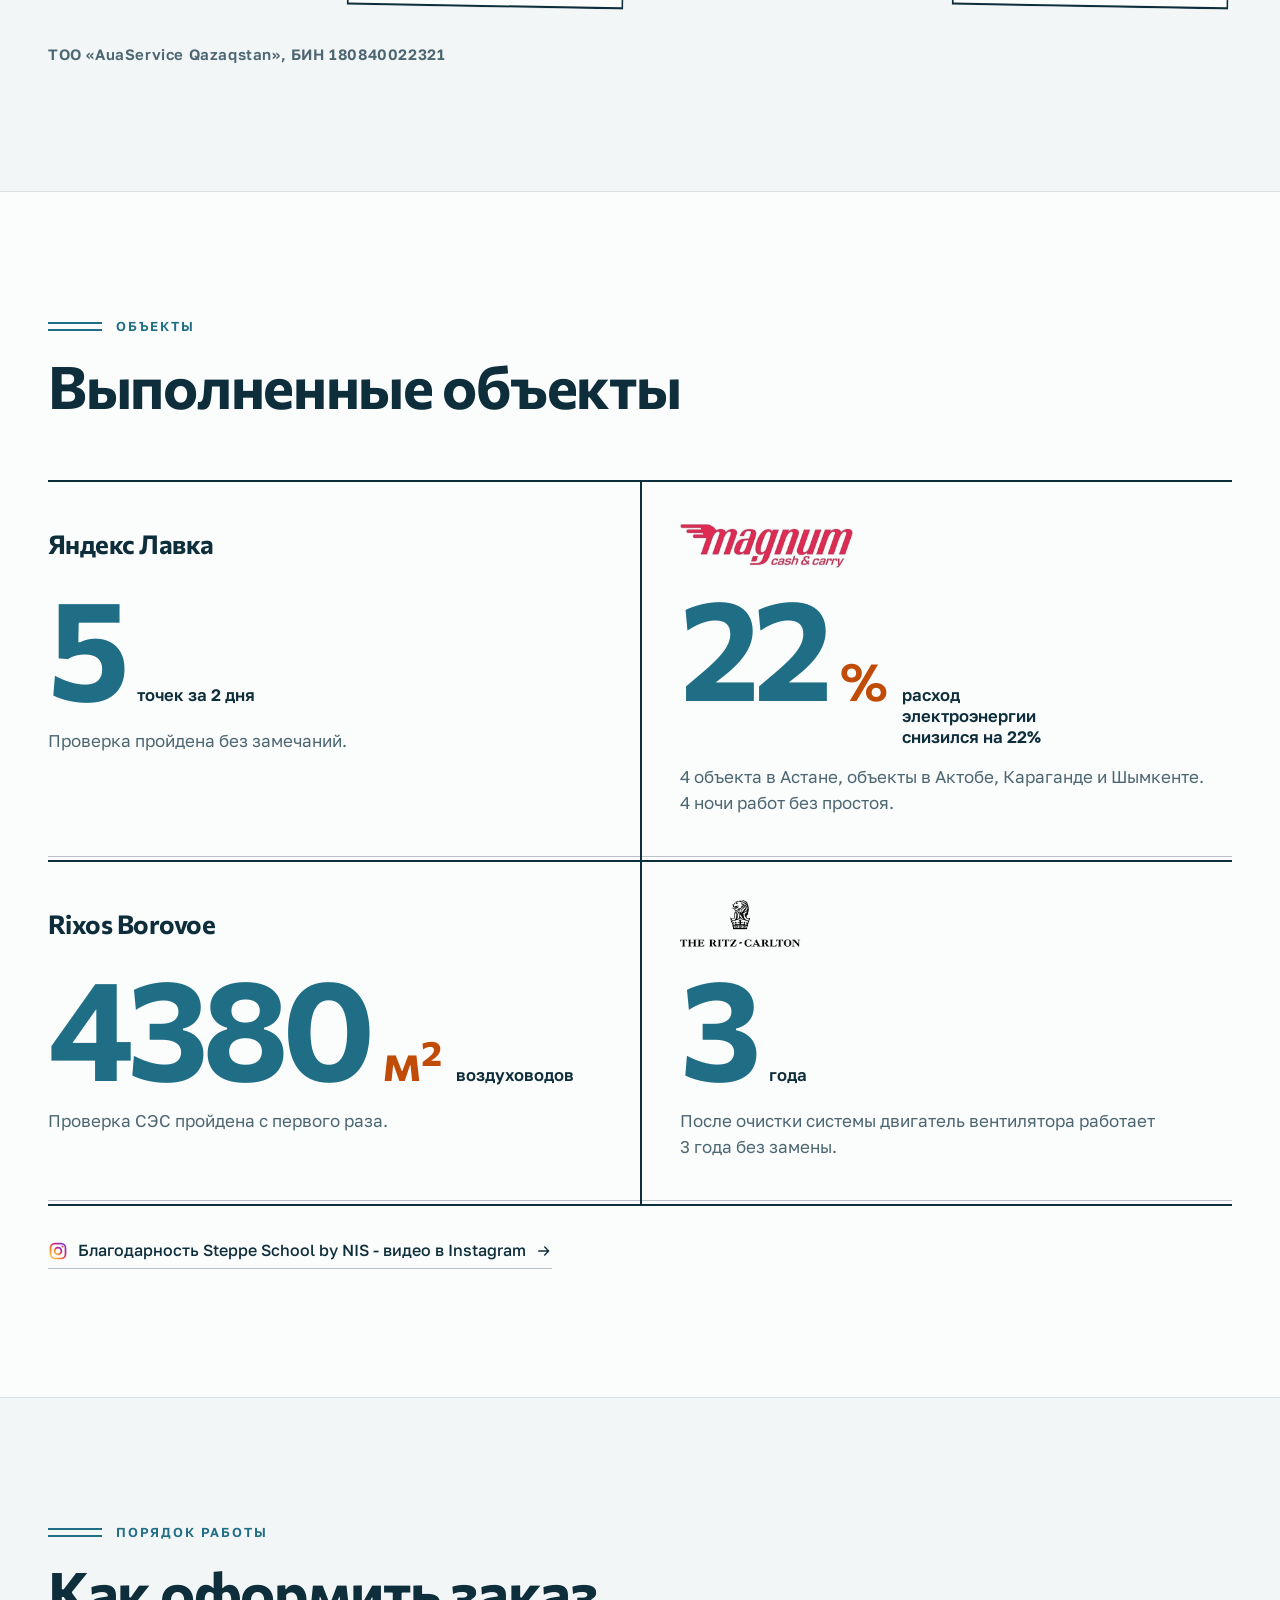
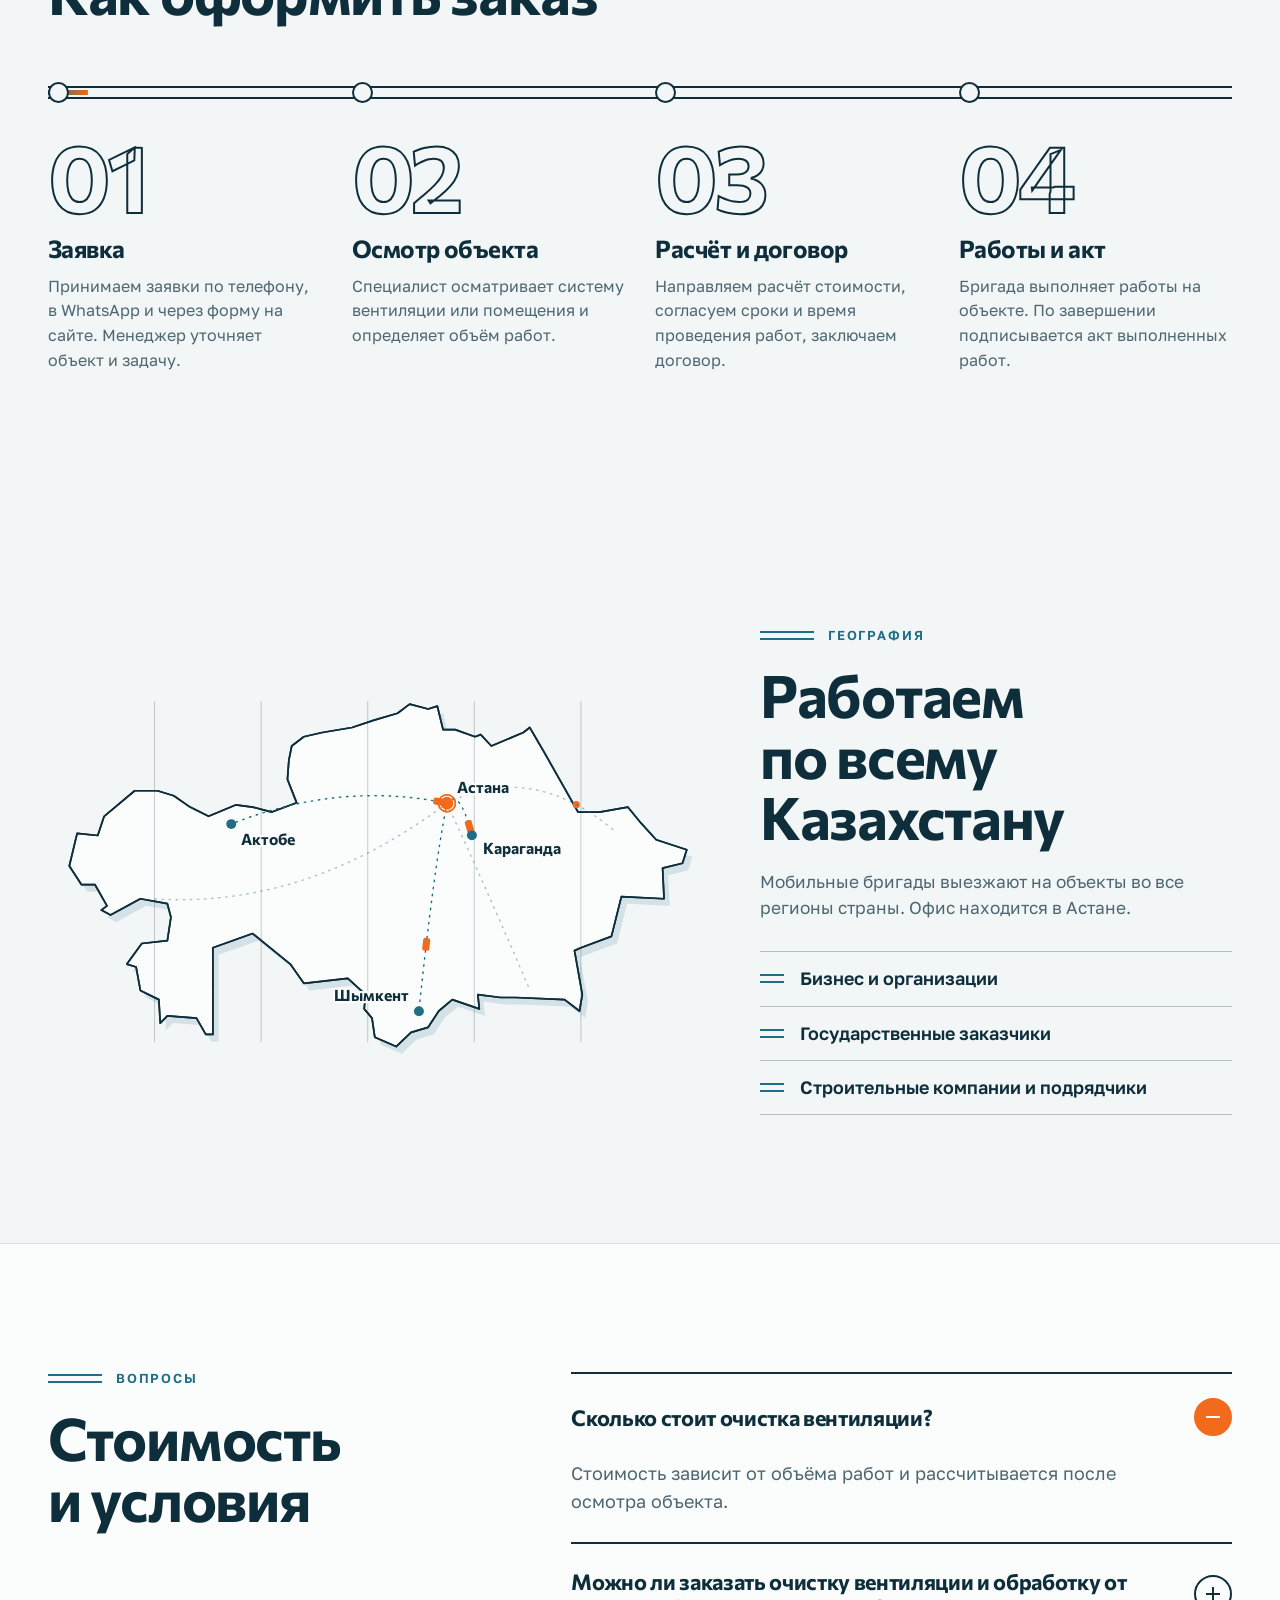
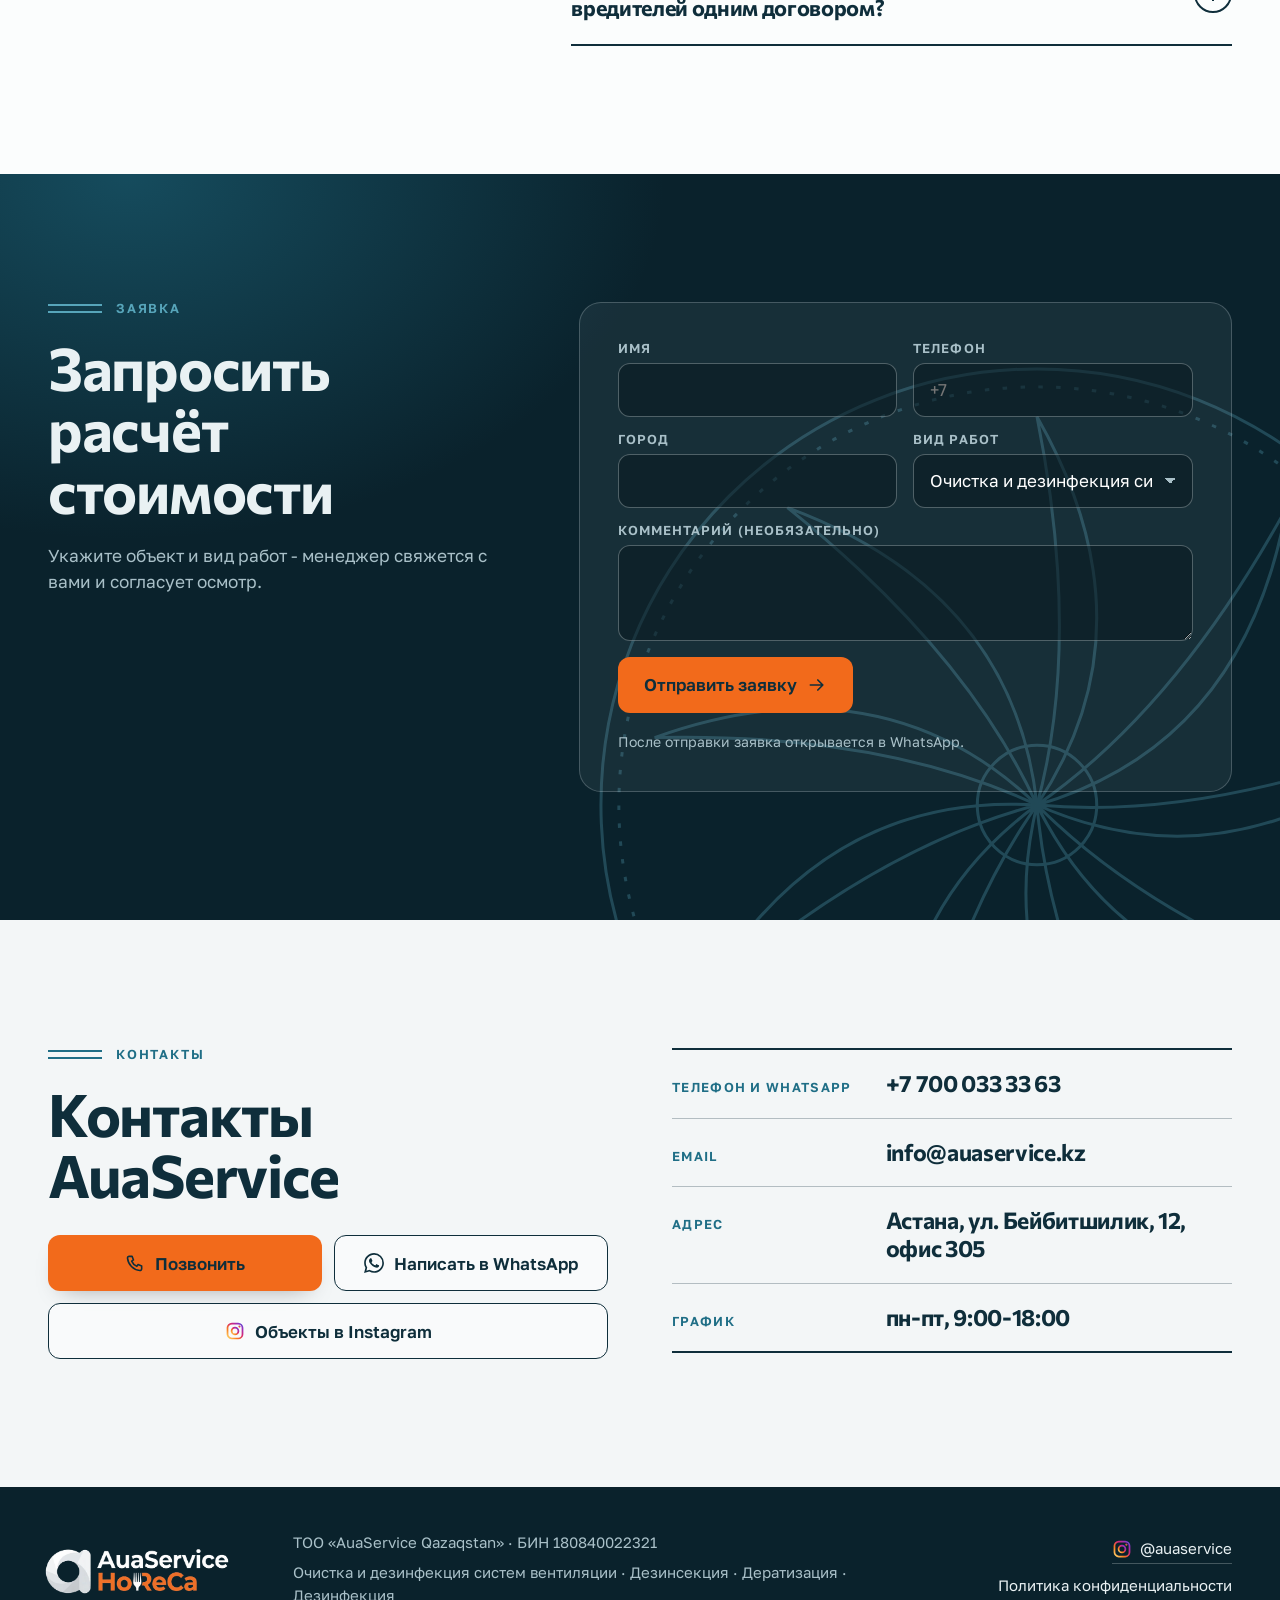
==== commit cc3f700c: "Выравнивание: фото тура по рамке, кнопки контактов сеткой, номер лицензии без висячего №, подписи ка" ====
--- a/index.html
+++ b/index.html
@@ -32,7 +32,7 @@
 <link rel="preload" as="font" type="font/woff2" href="assets/fonts/golos-text-cyrillic.woff2" crossorigin>
 <link rel="preload" as="font" type="font/woff2" href="assets/fonts/commissioner-latin.woff2" crossorigin>
 <link rel="preload" as="font" type="font/woff2" href="assets/fonts/golos-text-latin.woff2" crossorigin>
-<link rel="stylesheet" href="styles.css?v=20261110-2">
+<link rel="stylesheet" href="styles.css?v=20261111-2">
 <script>document.documentElement.classList.add('pre');setTimeout(function(){document.documentElement.classList.remove('pre')},1200);</script>
 <script type="application/ld+json">
 {
@@ -328,7 +328,7 @@
     <article class="sheet s-lic">
       <svg class="seal" viewBox="0 0 80 80" aria-hidden="true"><circle cx="40" cy="40" r="34" fill="none" stroke="currentColor" stroke-width="1.5" stroke-dasharray="2 5"/><circle cx="40" cy="40" r="26" fill="none" stroke="currentColor" stroke-width="1.5"/><path d="M28 41l8 8 16-18" fill="none" stroke="#F26A1B" stroke-width="3.2" stroke-linecap="round" stroke-linejoin="round"/></svg>
       <p class="sheet-t" data-i18n="docs.p1">Лицензия на дезинфекцию, дезинсекцию и дератизацию</p>
-      <p class="sheet-n">№ KZ79LAM00001008</p>
+      <p class="sheet-n">№&nbsp;KZ79LAM<wbr>00001008</p>
       <i class="rules"></i>
     </article>
     <article class="sheet s-iso">
@@ -342,8 +342,8 @@
       <i class="rules"></i>
     </article>
     <article class="sheet s-ord">
-      <p class="sheet-n">№ ҚР ДСМ-95</p>
-      <p class="sheet-t" data-i18n="docs.p4">Работы в соответствии с приказом Министра здравоохранения РК № ҚР ДСМ-95</p>
+      <p class="sheet-n">№&nbsp;ҚР&nbsp;ДСМ-95</p>
+      <p class="sheet-t" data-i18n="docs.p4">Работы в соответствии с приказом Министра здравоохранения РК №&nbsp;ҚР&nbsp;ДСМ-95</p>
       <i class="rules"></i>
     </article>
   </div>
@@ -516,7 +516,7 @@
 <script>
 /* скрипты сцены грузятся после первой отрисовки: текст героя показывается сразу */
 (function () {
-  var L = ['assets/vendor/gsap.min.js', 'assets/vendor/ScrollTrigger.min.js', 'assets/vendor/SplitText.min.js', 'assets/vendor/lenis.min.js', 'script.js?v=20261110-2'];
+  var L = ['assets/vendor/gsap.min.js', 'assets/vendor/ScrollTrigger.min.js', 'assets/vendor/SplitText.min.js', 'assets/vendor/lenis.min.js', 'script.js?v=20261111-2'];
   function go() { L.forEach(function (u) { var s = document.createElement('script'); s.src = u; s.async = false; document.body.appendChild(s); }); }
   requestAnimationFrame(function () { setTimeout(go, 0); });
 })();
--- a/styles.css
+++ b/styles.css
@@ -138,7 +138,7 @@
 .sc .or{fill:var(--orange)}
 .sc .or-s{fill:none;stroke:var(--orange);stroke-linecap:round}
 .sc text{font-family:var(--disp);font-weight:700;fill:var(--ink)}
-.sc .lbl-sub{font-family:var(--text);font-weight:500}
+.sc .lbl-sub{font-family:var(--text);font-weight:600;paint-order:stroke;stroke:#F4F8F9;stroke-width:7px;stroke-linejoin:round}
 .sc .chip-d{fill:var(--ochre)}.sc .chip-c{fill:var(--teal)}
 .sc .ndot{fill:var(--ochre);transition:fill var(--t2) var(--ease)}
 .sc .is-clean .ndot{fill:var(--teal)}
@@ -215,7 +215,7 @@
 .tick{position:absolute;width:14px;height:14px;border:2px solid var(--orange);z-index:2}
 .tick.tl{left:18px;top:18px;border-right:0;border-bottom:0}.tick.tr{right:18px;top:18px;border-left:0;border-bottom:0}
 .tick.bl{left:18px;bottom:18px;border-right:0;border-top:0}.tick.br{right:18px;bottom:18px;border-left:0;border-top:0}
-.tour-photos{position:absolute;right:-8px;bottom:0;width:min(66%,560px);display:grid;z-index:3}
+.tour-photos{position:absolute;right:0;bottom:0;width:min(66%,560px);display:grid;z-index:3}
 .pair{grid-area:1/1;position:relative;border-radius:14px;overflow:hidden;background:var(--ink);box-shadow:0 26px 50px -24px rgba(0,0,0,.5);clip-path:inset(0 100% 0 0 round 14px);transition:clip-path .9s var(--ease)}
 .pair.is-on{clip-path:inset(0 0 0 0 round 14px);z-index:1}
 .pair img{width:100%;aspect-ratio:8/3;object-fit:cover}
@@ -395,7 +395,7 @@
 .mp .city{fill:var(--teal)}.mp .cap{fill:var(--orange)}
 .mp .ring{fill:none;stroke:var(--orange);stroke-width:2;transform-box:fill-box;transform-origin:center;animation:ring 2.6s var(--ease) infinite}
 .mp .ring.r2{animation-delay:-1.3s}
-.mp text{font:700 22px var(--disp);fill:var(--ink)}
+.mp text{font:700 22px var(--disp);fill:var(--ink);paint-order:stroke;stroke:var(--white);stroke-width:6px;stroke-linejoin:round}
 .mp .van{fill:var(--orange)}
 @media (min-width:901px){.geo-grid{grid-template-columns:minmax(0,7fr) minmax(0,5fr)}.geo-map{order:-1}}
 @media (max-width:900px){.geo-grid{grid-template-columns:minmax(0,1fr)}.mp text{font-size:30px}}
@@ -447,7 +447,8 @@
 .cont-list dt{font:600 13px/1.3 var(--text);letter-spacing:.1em;text-transform:uppercase;color:var(--teal)}
 .cont-list dd{font:700 clamp(19px,1.8vw,28px)/1.2 var(--disp);letter-spacing:-.015em;overflow-wrap:anywhere}
 @media (max-width:900px){.cont-grid{grid-template-columns:minmax(0,1fr)}}
-@media (max-width:520px){.cont-list>div{grid-template-columns:1fr;gap:6px}.cont .btns{display:grid}}
+.cont .btns{display:grid;grid-template-columns:repeat(2,minmax(0,1fr))}.cont .btns .btn{justify-content:center}.cont .btns .btn:last-child{grid-column:1/-1}
+@media (max-width:520px){.cont-list>div{grid-template-columns:1fr;gap:6px}.cont .btns{grid-template-columns:minmax(0,1fr)}}
 
 /* ============ подвал ============ */
 .ftr{padding:44px 0 40px;background:var(--ink2);font-size:15px;color:#A9C0C8}
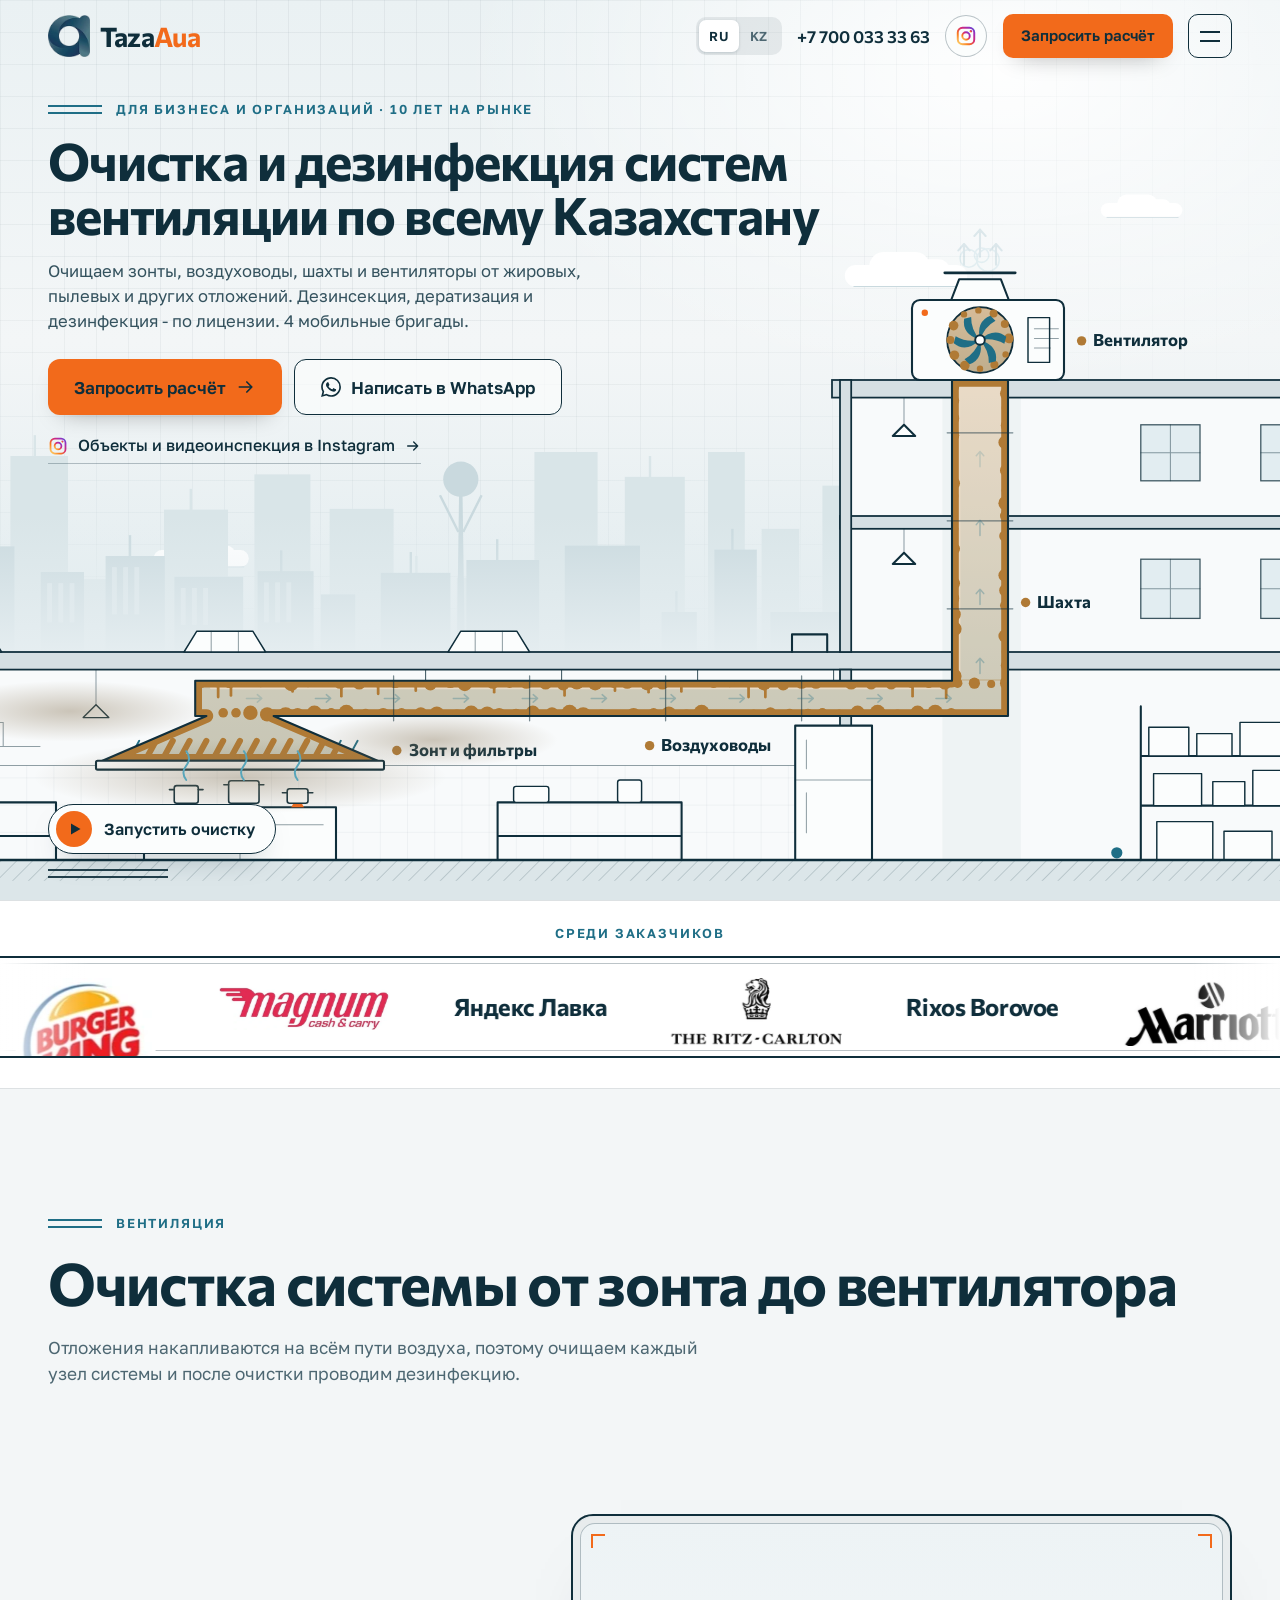
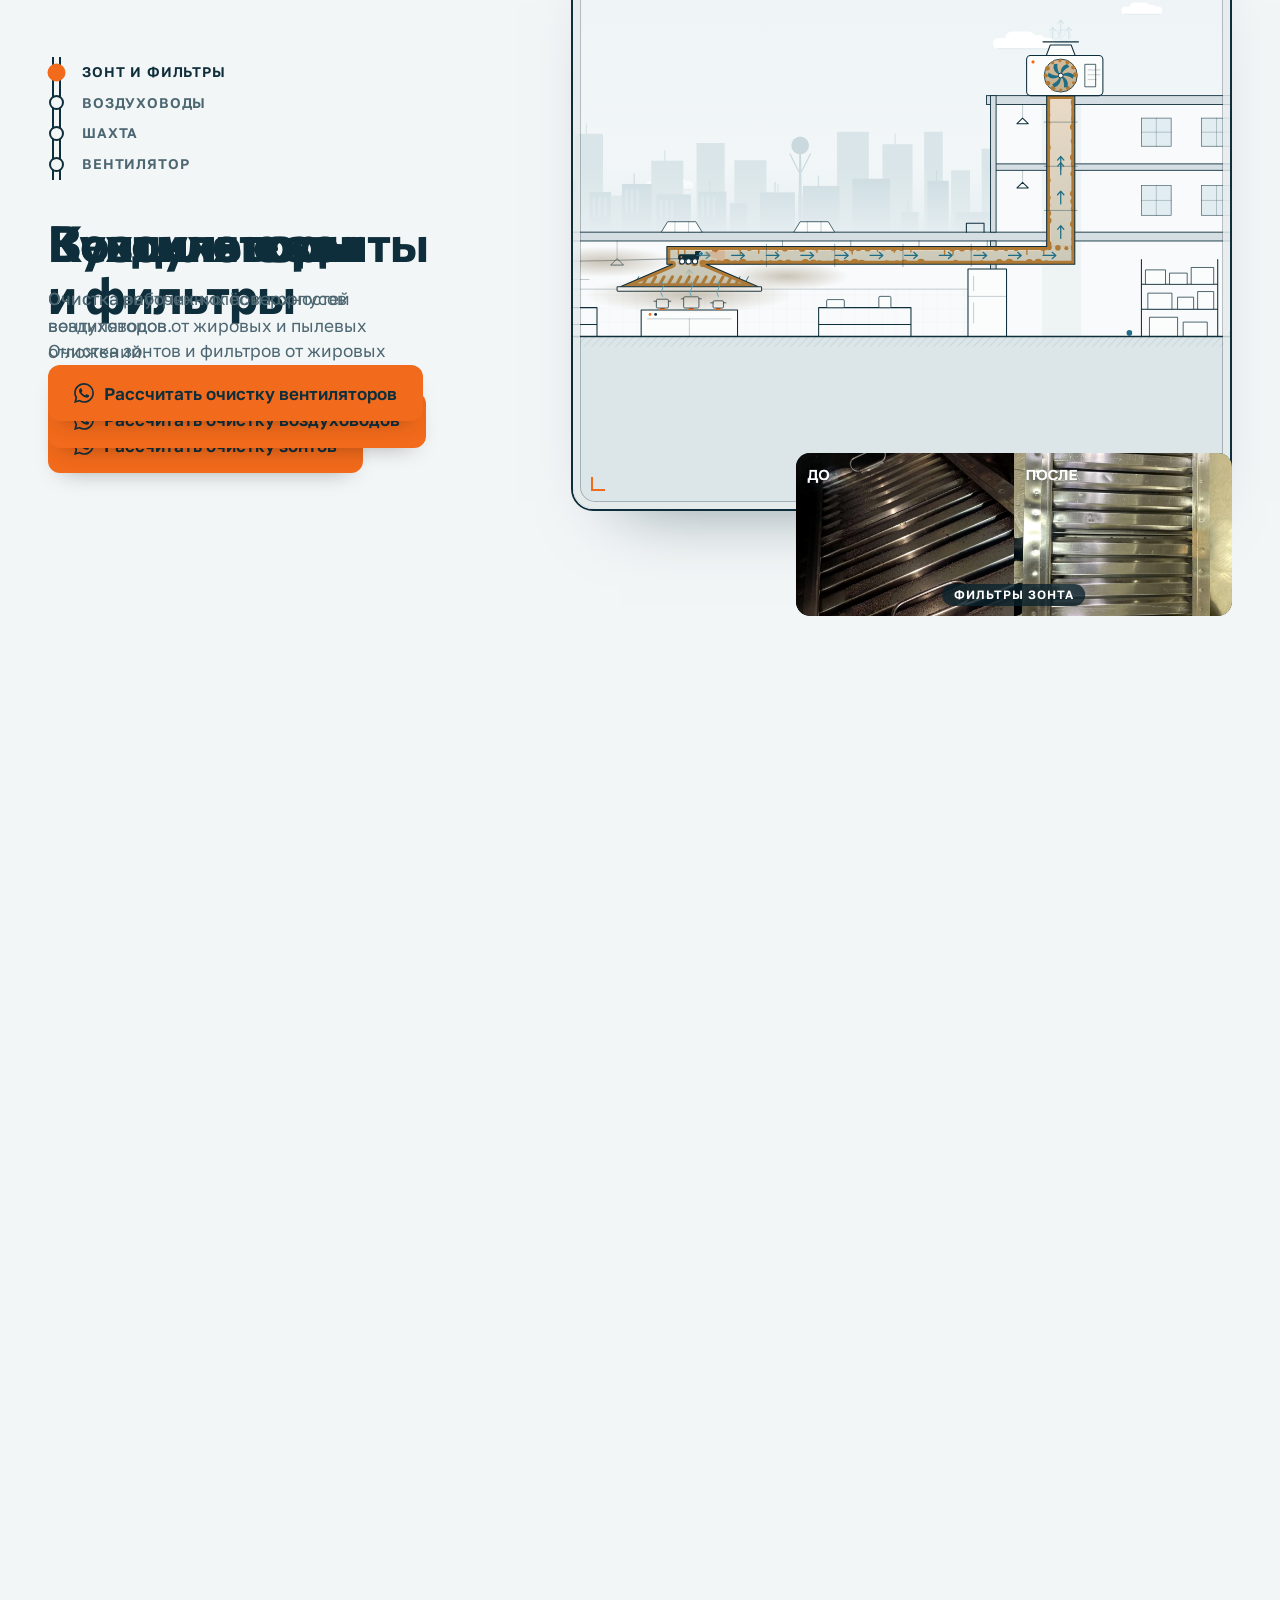
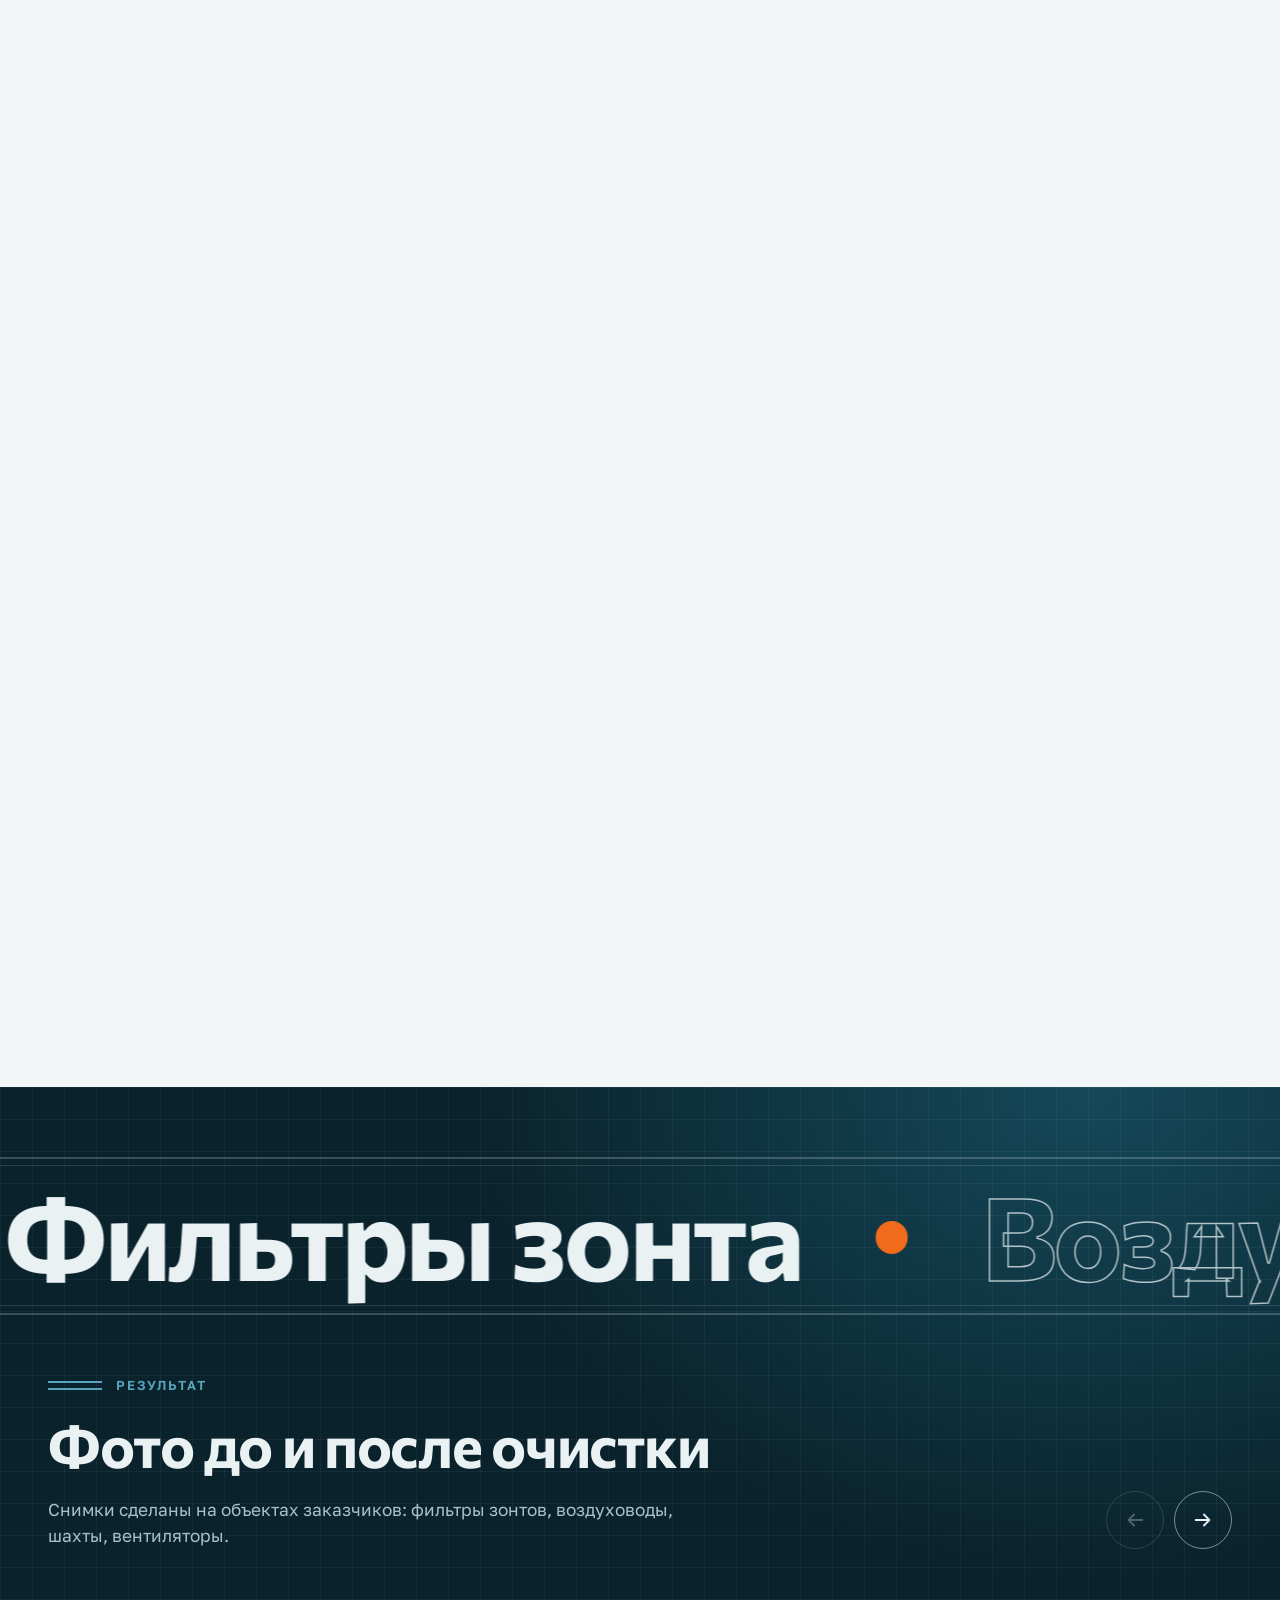
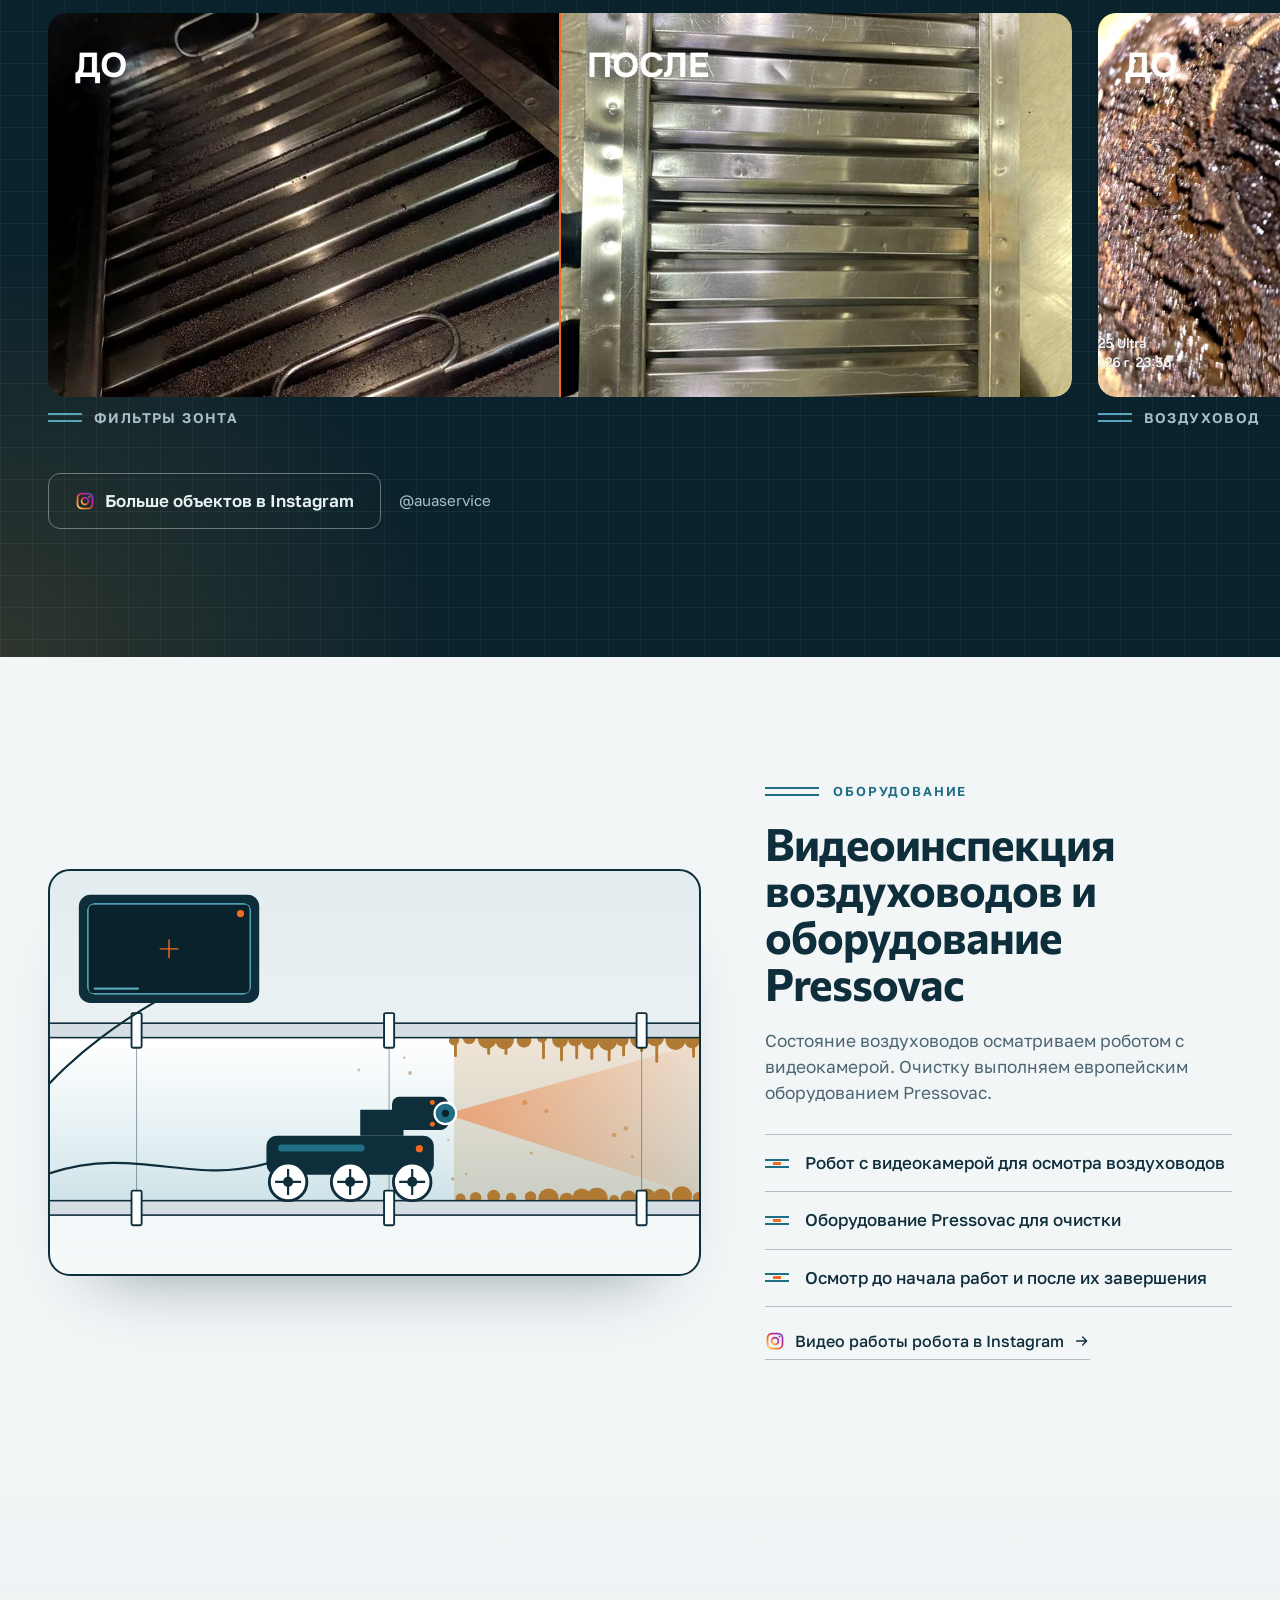
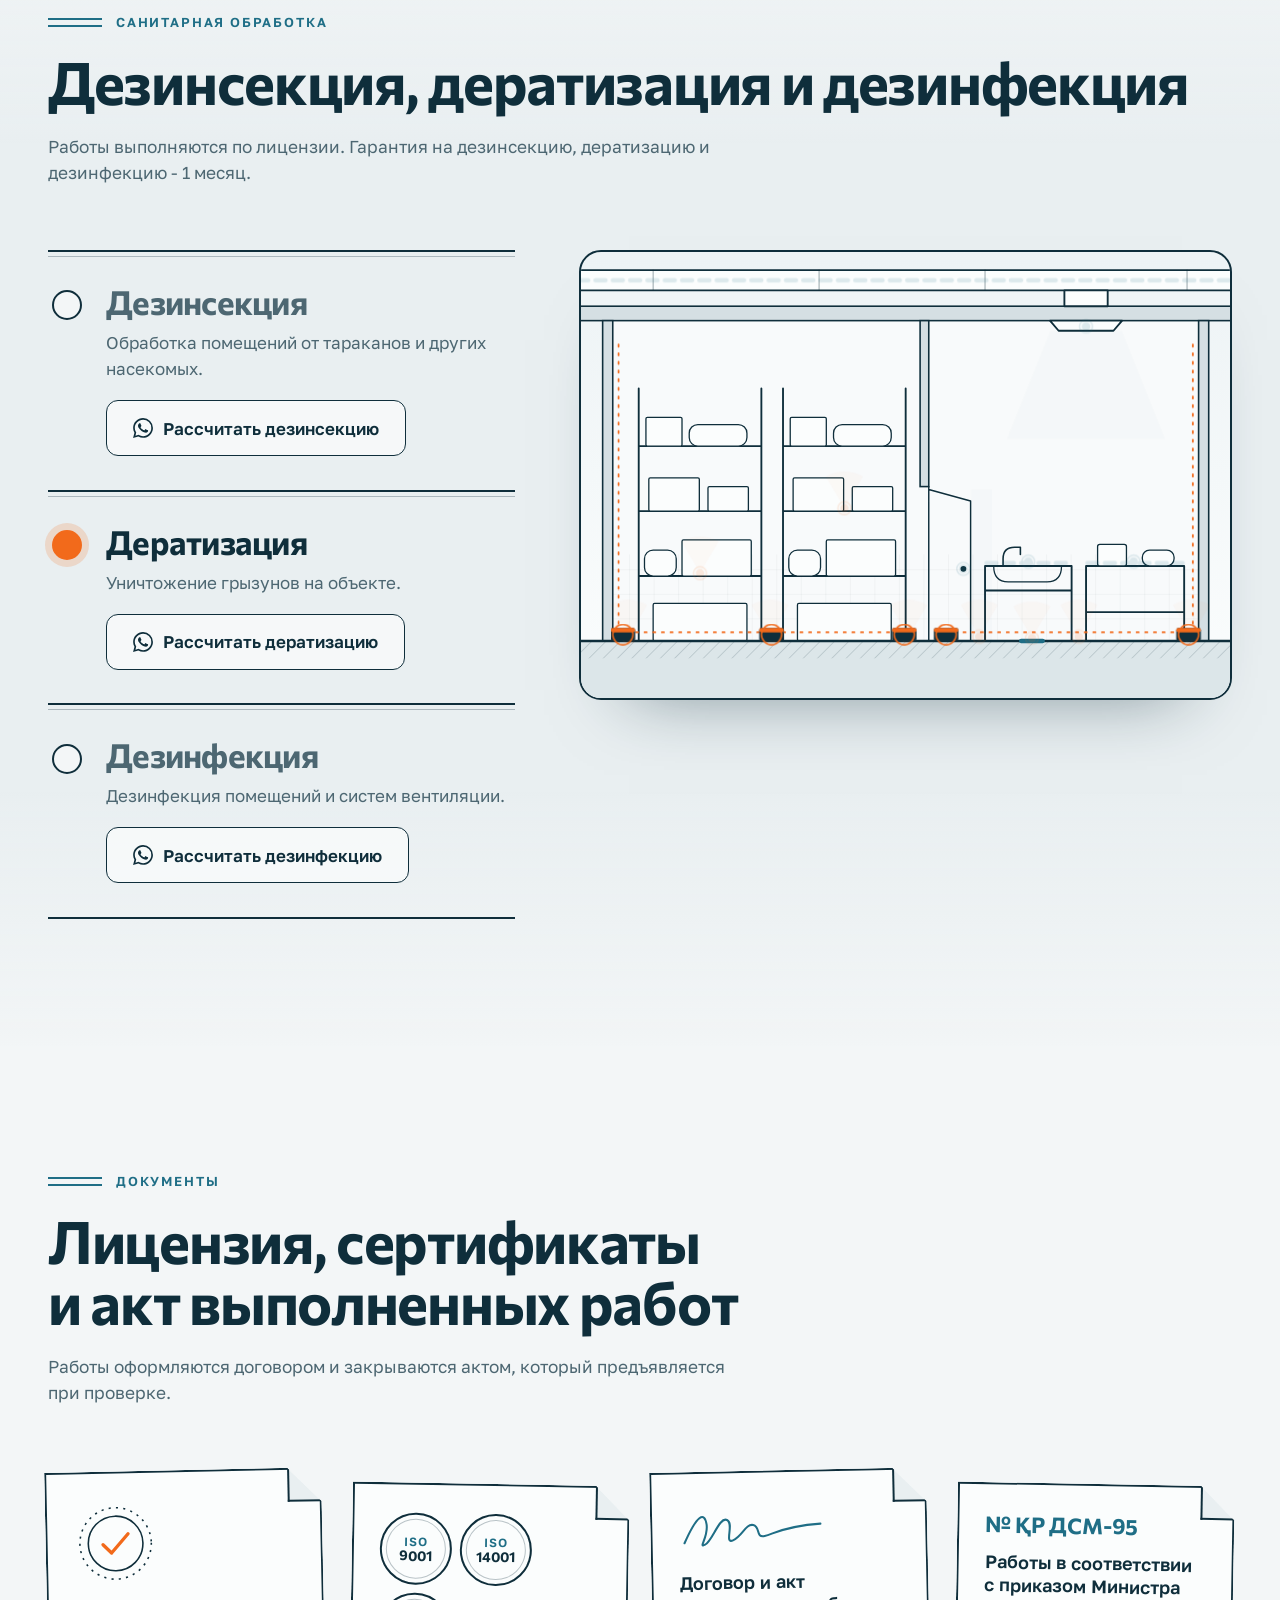
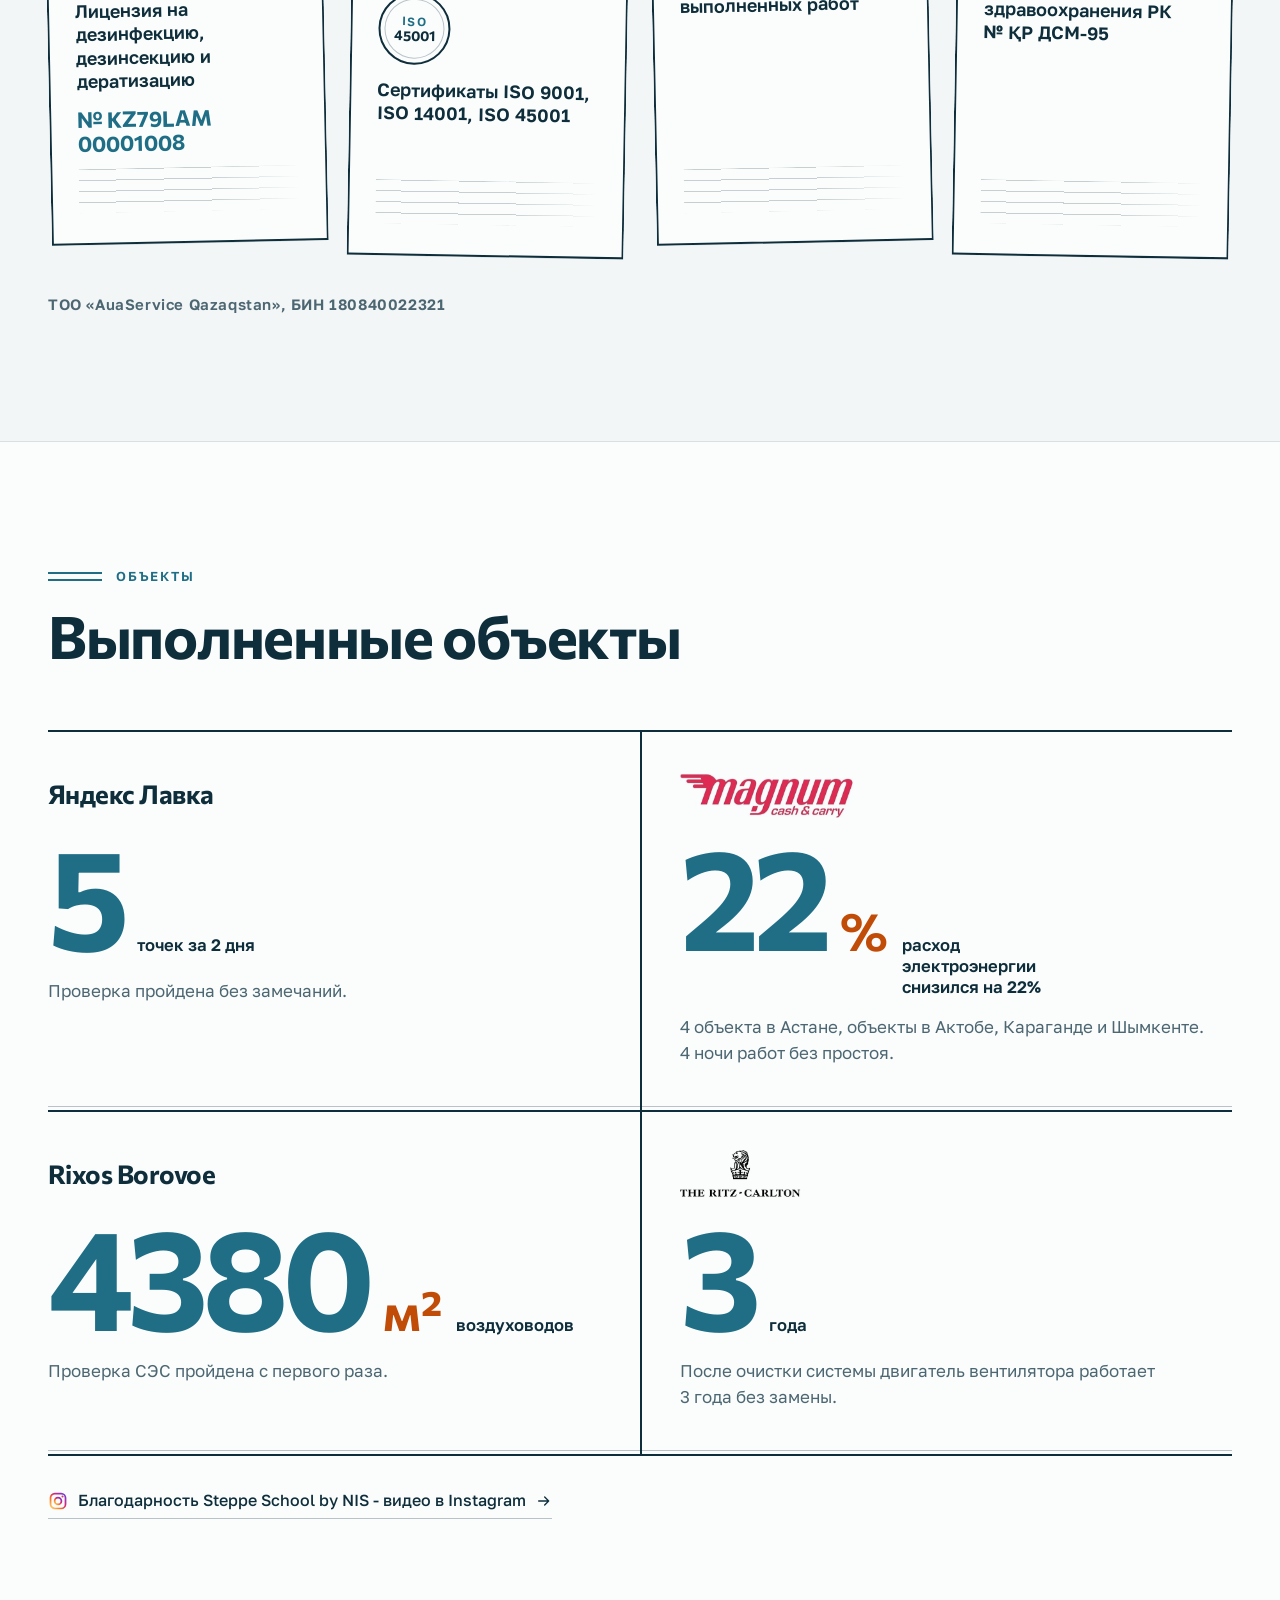
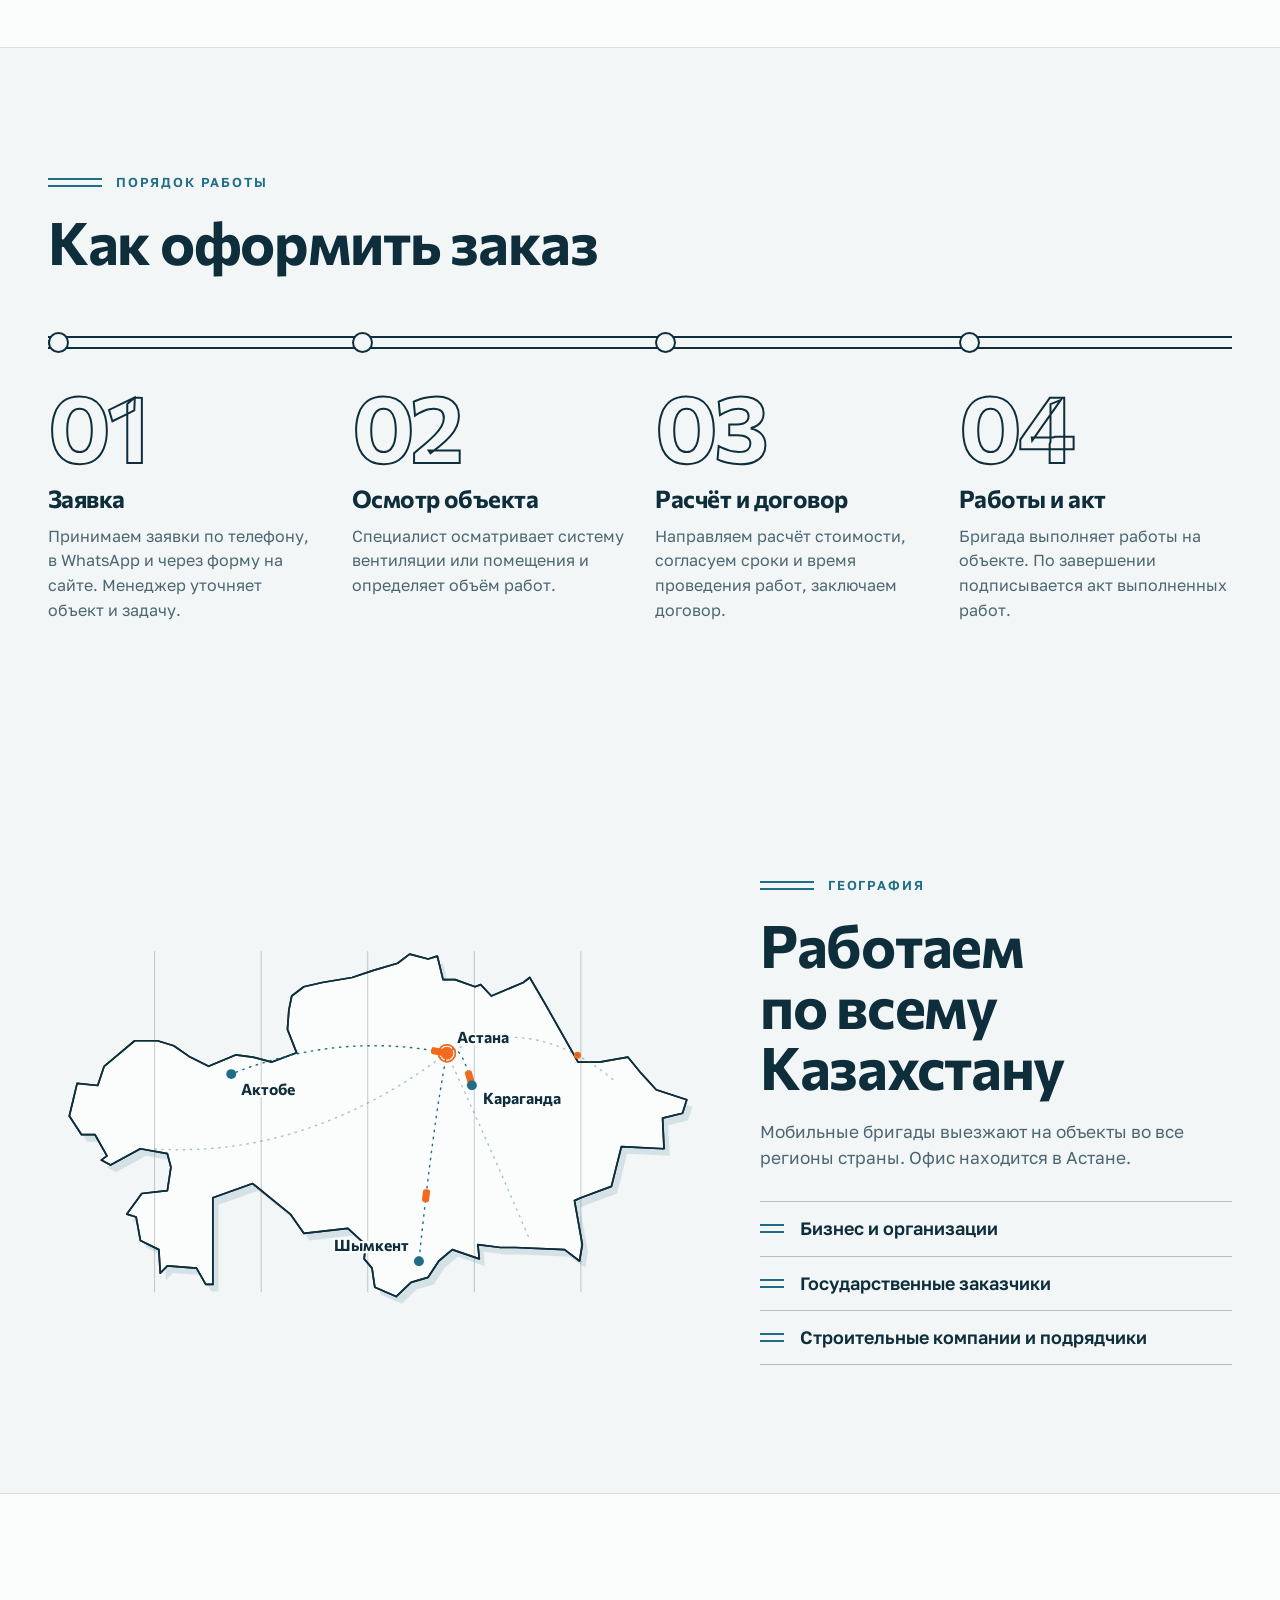
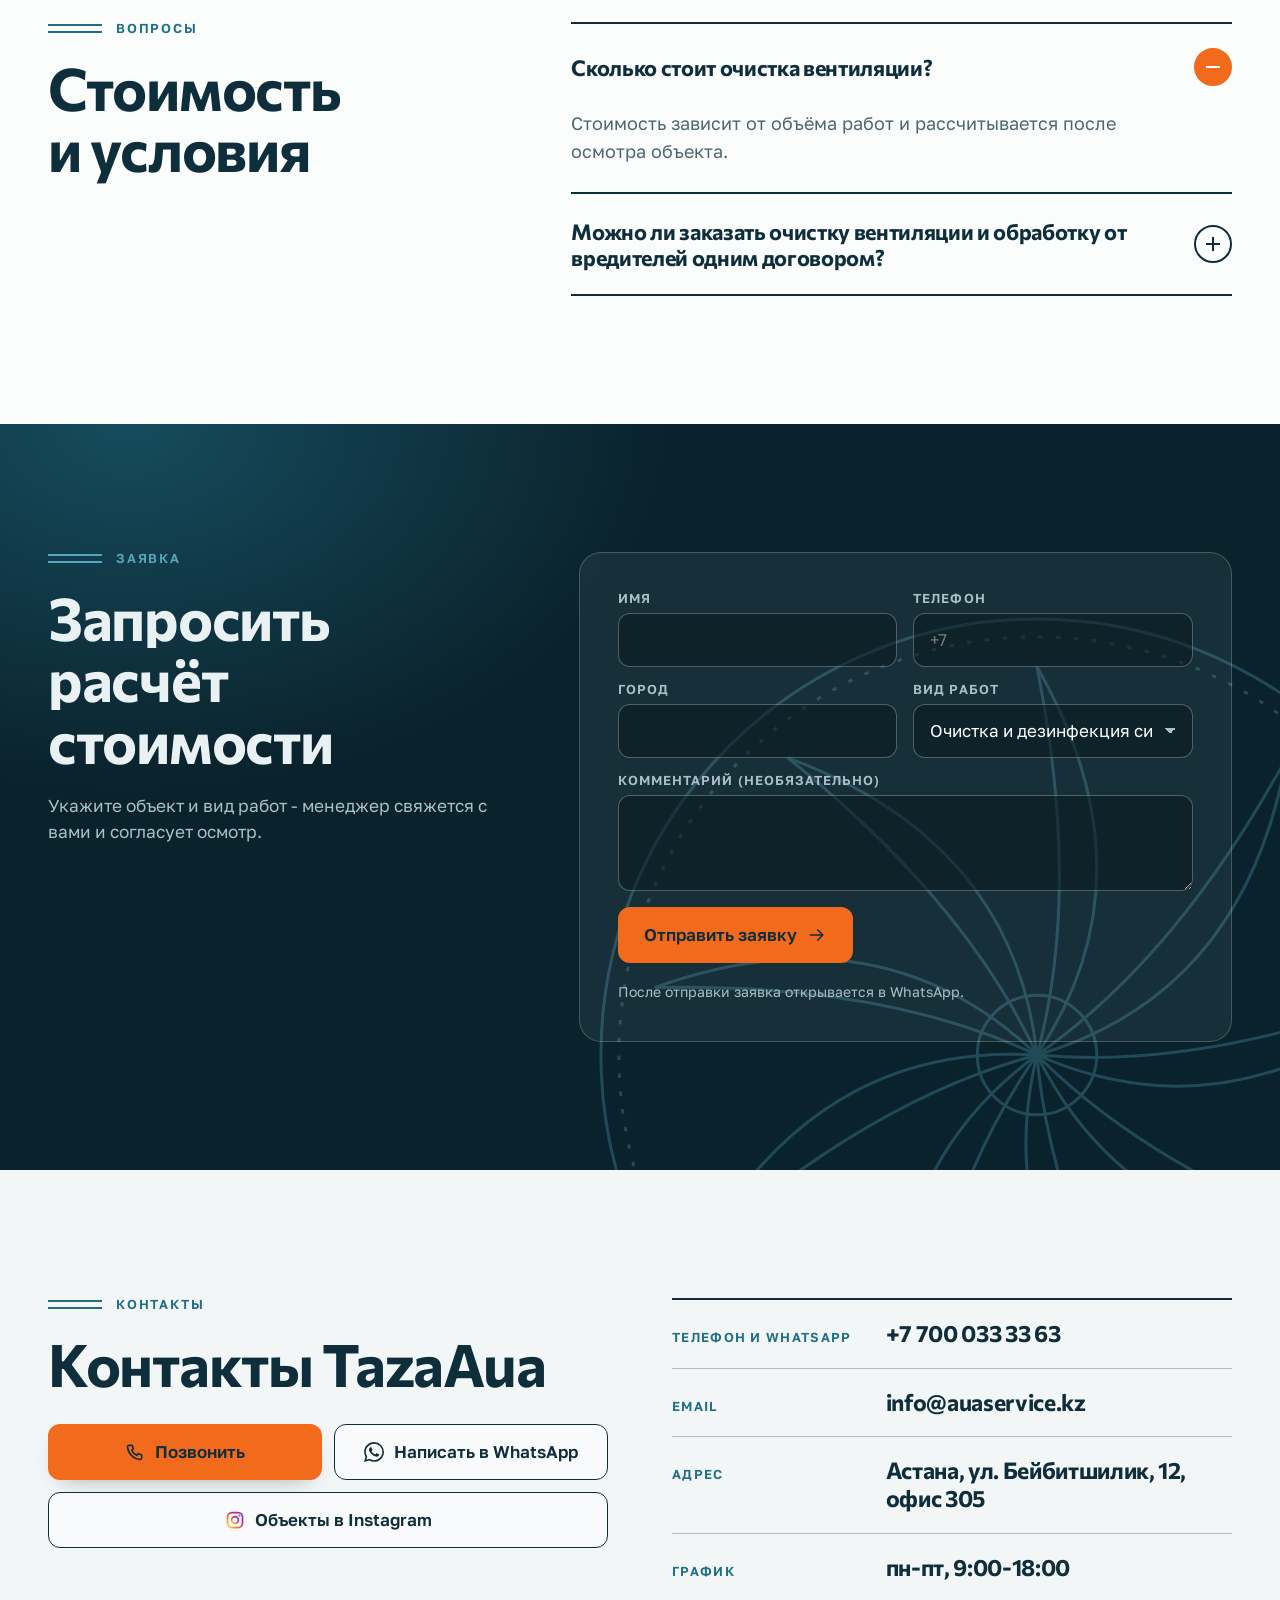
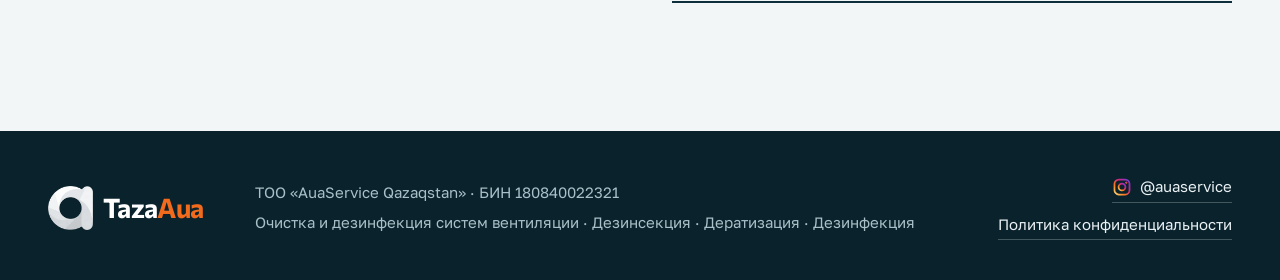
==== commit 658585fb: "Название TazaAua вместо AuaService HoReCa, очистка в герое по кнопке, сцена героя по центру на широк" ====
--- a/index.html
+++ b/index.html
@@ -3,22 +3,22 @@
 <head>
 <meta charset="utf-8">
 <meta name="viewport" content="width=device-width, initial-scale=1, viewport-fit=cover">
-<title>Очистка вентиляции, дезинсекция, дератизация - AuaService, Казахстан</title>
+<title>Очистка вентиляции, дезинсекция, дератизация - TazaAua, Казахстан</title>
 <meta name="description" content="Очистка и дезинфекция систем вентиляции: зонты, воздуховоды, шахты, вентиляторы. Дезинсекция, дератизация, дезинфекция по лицензии. 4&nbsp;мобильные бригады, весь Казахстан.">
 <meta property="og:type" content="website">
 <meta property="og:locale" content="ru_KZ">
 <meta property="og:title" content="Очистка и дезинфекция систем вентиляции по всему Казахстану">
 <meta property="og:description" content="Зонты, воздуховоды, шахты, вентиляторы. Дезинсекция, дератизация и дезинфекция по лицензии. Расчёт после осмотра объекта.">
 <meta property="og:url" content="https://songokura.github.io/auaservice/">
-<meta property="og:site_name" content="AuaService">
-<meta property="og:image" content="https://songokura.github.io/auaservice/assets/brand/og-image.jpg">
+<meta property="og:site_name" content="TazaAua">
+<meta property="og:image" content="https://songokura.github.io/auaservice/assets/brand/og-tazaaua.jpg">
 <meta property="og:image:width" content="1200">
 <meta property="og:image:height" content="630">
-<meta property="og:image:alt" content="Очистка и дезинфекция систем вентиляции - AuaService">
+<meta property="og:image:alt" content="Очистка и дезинфекция систем вентиляции - TazaAua">
 <meta name="twitter:card" content="summary_large_image">
 <meta name="twitter:title" content="Очистка и дезинфекция систем вентиляции по всему Казахстану">
 <meta name="twitter:description" content="Зонты, воздуховоды, шахты, вентиляторы. Дезинсекция, дератизация и дезинфекция по лицензии. Расчёт после осмотра объекта.">
-<meta name="twitter:image" content="https://songokura.github.io/auaservice/assets/brand/og-image.jpg">
+<meta name="twitter:image" content="https://songokura.github.io/auaservice/assets/brand/og-tazaaua.jpg">
 <link rel="canonical" href="https://songokura.github.io/auaservice/">
 <link rel="alternate" hreflang="ru" href="https://songokura.github.io/auaservice/">
 <link rel="alternate" hreflang="x-default" href="https://songokura.github.io/auaservice/">
@@ -32,19 +32,19 @@
 <link rel="preload" as="font" type="font/woff2" href="assets/fonts/golos-text-cyrillic.woff2" crossorigin>
 <link rel="preload" as="font" type="font/woff2" href="assets/fonts/commissioner-latin.woff2" crossorigin>
 <link rel="preload" as="font" type="font/woff2" href="assets/fonts/golos-text-latin.woff2" crossorigin>
-<link rel="stylesheet" href="styles.css?v=20261111-2">
+<link rel="stylesheet" href="styles.css?v=20261111-3">
 <script>document.documentElement.classList.add('pre');setTimeout(function(){document.documentElement.classList.remove('pre')},1200);</script>
 <script type="application/ld+json">
 {
   "@context": "https://schema.org",
   "@type": "ProfessionalService",
   "@id": "https://songokura.github.io/auaservice/#org",
-  "name": "AuaService",
+  "name": "TazaAua",
   "legalName": "ТОО «AuaService Qazaqstan»",
   "description": "Очистка и дезинфекция систем вентиляции: кухонные зонты и фильтры, воздуховоды, шахты, вентиляторы. Дезинсекция, дератизация и дезинфекция по лицензии. 4&nbsp;мобильные бригады, весь Казахстан.",
   "url": "https://songokura.github.io/auaservice/",
-  "image": "https://songokura.github.io/auaservice/assets/brand/og-image.jpg",
-  "logo": "https://songokura.github.io/auaservice/assets/brand/auaservice-horeca-465w.png",
+  "image": "https://songokura.github.io/auaservice/assets/brand/og-tazaaua.jpg",
+  "logo": "https://songokura.github.io/auaservice/assets/brand/tazaaua-mark.png",
   "telephone": "+77000333363",
   "email": "info@auaservice.kz",
   "address": {
@@ -90,7 +90,7 @@
 
 <header class="hdr" id="top">
   <div class="hdr-in">
-    <a class="logo" href="#top" aria-label="AuaService"><img src="assets/brand/auaservice-horeca-465w.webp" width="465" height="127" alt="AuaService HoReCa"></a>
+    <a class="logo" href="#top" aria-label="TazaAua"><img src="assets/brand/tazaaua-mark.webp" width="107" height="108" alt=""><span class="logo-t">Taza<b>Aua</b></span></a>
     <nav class="nav" aria-label="Разделы">
       <a href="#ventilyaciya" data-i18n="nav.vent">Вентиляция</a>
       <a href="#rezultat" data-i18n="nav.res">Результат</a>
@@ -145,6 +145,7 @@
       </div>
       <a class="ig-link" href="https://www.instagram.com/auaservice/" target="_blank" rel="noopener"><svg width="20" height="20"><use href="#ic-ig"/></svg><span data-i18n="hero.ig">Объекты и видеоинспекция в Instagram</span><svg class="arr" width="16" height="16"><use href="#ic-arr"/></svg></a>
     </div>
+    <button class="hero-play" type="button"><i class="hp-ic" aria-hidden="true"><svg width="14" height="14" viewBox="0 0 14 14"><path d="M3 1.5v11l9.5-5.5z" fill="currentColor"/></svg></i><span data-i18n="hero.play">Запустить очистку</span><span data-i18n="hero.replay" hidden>Смотреть ещё раз</span></button>
     <div class="hero-meter" aria-hidden="true"><i></i></div>
   </div>
 </section>
@@ -473,7 +474,7 @@
   <div class="wrap cont-grid">
     <div class="sec-head">
       <p class="kicker"><i class="duct"></i><span data-i18n="cont.kicker">Контакты</span></p>
-      <h2 data-i18n="cont.h2">Контакты AuaService</h2>
+      <h2 data-i18n="cont.h2">Контакты TazaAua</h2>
       <div class="btns">
         <a class="btn btn-accent" href="tel:+77000333363"><svg width="20" height="20"><use href="#ic-tel"/></svg><span data-i18n="cta.call">Позвонить</span></a>
         <a class="btn btn-line" href="https://wa.me/77000333363?text=%D0%97%D0%B4%D1%80%D0%B0%D0%B2%D1%81%D1%82%D0%B2%D1%83%D0%B9%D1%82%D0%B5%21%20%D0%9D%D1%83%D0%B6%D0%B5%D0%BD%20%D1%80%D0%B0%D1%81%D1%87%D1%91%D1%82%20%D1%81%D1%82%D0%BE%D0%B8%D0%BC%D0%BE%D1%81%D1%82%D0%B8%20%D1%80%D0%B0%D0%B1%D0%BE%D1%82.%20%D0%9E%D0%B1%D1%8A%D0%B5%D0%BA%D1%82%3A%20" target="_blank" rel="noopener"><svg width="20" height="20"><use href="#ic-wa"/></svg><span data-i18n="cta.wa">Написать в WhatsApp</span></a>
@@ -493,7 +494,7 @@
 
 <footer class="ftr dark">
   <div class="wrap ftr-in">
-    <img class="ftr-logo" src="assets/brand/auaservice-embedded-630w.webp" width="630" height="267" loading="lazy" alt="AuaService HoReCa">
+    <p class="logo ftr-logo"><img src="assets/brand/tazaaua-mark-light.webp" width="164" height="160" loading="lazy" alt=""><span class="logo-t">Taza<b>Aua</b></span></p>
     <div class="ftr-txt">
       <p data-i18n="ftr.co">ТОО «AuaService Qazaqstan» · БИН 180840022321</p>
       <p data-i18n="ftr.serv">Очистка и дезинфекция систем вентиляции · Дезинсекция · Дератизация · Дезинфекция</p>
@@ -516,7 +517,7 @@
 <script>
 /* скрипты сцены грузятся после первой отрисовки: текст героя показывается сразу */
 (function () {
-  var L = ['assets/vendor/gsap.min.js', 'assets/vendor/ScrollTrigger.min.js', 'assets/vendor/SplitText.min.js', 'assets/vendor/lenis.min.js', 'script.js?v=20261111-2'];
+  var L = ['assets/vendor/gsap.min.js', 'assets/vendor/ScrollTrigger.min.js', 'assets/vendor/SplitText.min.js', 'assets/vendor/lenis.min.js', 'script.js?v=20261111-3'];
   function go() { L.forEach(function (u) { var s = document.createElement('script'); s.src = u; s.async = false; document.body.appendChild(s); }); }
   requestAnimationFrame(function () { setTimeout(go, 0); });
 })();
--- a/styles.css
+++ b/styles.css
@@ -75,7 +75,10 @@
 .hdr.is-solid{background:rgba(243,246,247,.98);box-shadow:0 1px 0 var(--line)}
 .hdr-in{height:100%;max-width:var(--col);margin-inline:auto;padding-inline:var(--pad);display:flex;align-items:center;gap:clamp(14px,1.6vw,30px)}
 .logo{flex:none;position:relative;z-index:2}
+.logo{display:flex;align-items:center;gap:10px}
 .logo img{height:42px;width:auto}
+.logo-t{font:800 27px/1 var(--disp);letter-spacing:-.025em;color:var(--ink);white-space:nowrap}
+.logo-t b{font-weight:800;color:var(--orange)}
 .nav{display:flex;gap:clamp(10px,1.3vw,26px);font-size:15px;font-weight:500;white-space:nowrap}
 .nav a{position:relative;padding:8px 0}
 .nav a::after{content:"";position:absolute;left:0;right:0;bottom:2px;height:5px;border-block:1.5px solid var(--teal);transform:scaleX(0);transform-origin:left;transition:transform var(--t2) var(--ease)}
@@ -98,11 +101,11 @@
 /* порог бургера = порог меню = 1499px (замер шапки: длиннее русская строка с телефоном, Instagram и кнопкой, влезает от 1500) */
 @media (max-width:1499px){.nav{display:none}.burger{display:block}}
 @media (min-width:1500px){.mmenu{display:none!important}}
-@media (max-width:860px){.hdr-tel,.hdr-ig,.hdr-cta{display:none}:root{--hdr:62px}.logo img{height:34px}}
+@media (max-width:860px){.hdr-tel,.hdr-ig,.hdr-cta{display:none}:root{--hdr:62px}.logo img{height:34px}.logo{gap:8px}.logo-t{font-size:23px}}
 
 /* ============ герой ============ */
-.hero-wrap{padding:0;height:calc(100svh + 150vh)}
-.hero{position:sticky;top:0;height:100svh;min-height:600px;overflow:hidden}
+.hero-wrap{padding:0}
+.hero{position:relative;height:100svh;min-height:600px;overflow:hidden}
 .hero-sky{position:absolute;inset:0;background:
   radial-gradient(60% 50% at 78% 8%,rgba(255,255,255,.95),transparent 70%),
   linear-gradient(180deg,#EAF1F3 0%,#F3F6F7 38%,#E2ECEF 70%,#DCE8EC 100%)}
@@ -120,6 +123,14 @@
 .hero-txt .ig-link{margin-top:clamp(12px,2vh,22px)}
 .hero-meter{position:absolute;z-index:3;left:max(var(--pad),calc((100% - var(--col))/2 + var(--pad)));bottom:22px;width:120px;height:9px;border-block:2px solid var(--ink);opacity:.9}
 .hero-meter i{position:absolute;inset:1px 0;background:var(--orange);transform:scaleX(0);transform-origin:left}
+/* запуск очистки в герое - по кнопке */
+.hero-play{position:absolute;z-index:4;left:max(var(--pad),calc((100% - var(--col))/2 + var(--pad)));bottom:46px;display:inline-flex;align-items:center;gap:12px;min-height:50px;padding:0 20px 0 7px;border-radius:99px;background:var(--white);border:1.5px solid var(--ink);font:600 16px var(--text);color:var(--ink);box-shadow:0 14px 30px -18px rgba(15,46,59,.55);transition:transform var(--t1) var(--ease),background var(--t2) var(--ease)}
+.hp-ic{display:grid;place-items:center;width:36px;height:36px;border-radius:50%;background:var(--orange);color:var(--ink);padding-left:2px}
+.hero-play.is-run .hp-ic{animation:hpPulse 1.2s ease-in-out infinite}
+@keyframes hpPulse{50%{box-shadow:0 0 0 7px rgba(242,106,27,.22)}}
+.hero-play:active{transform:scale(.97)}
+@media (hover:hover){.hero-play:hover{background:#FFF4EC}}
+.hero-play:focus-visible{outline:2px solid var(--orange);outline-offset:3px}
 
 /* слои сцены */
 .sc .ink{fill:none;stroke:var(--ink);stroke-width:2.6;stroke-linejoin:round;stroke-linecap:round}
@@ -174,6 +185,8 @@
   .hero-txt .ig-link{font-size:15px;margin-top:14px}
   .hero-txt .btn{min-height:52px}
   .hero-meter{left:auto;right:var(--pad);bottom:12px;width:90px}
+  .hero-play{left:var(--pad);bottom:12px;min-height:44px;padding:0 16px 0 5px;font-size:15px;gap:10px}
+  .hp-ic{width:34px;height:34px}
 }
 
 /* ============ клиенты ============ */
@@ -453,7 +466,8 @@
 /* ============ подвал ============ */
 .ftr{padding:44px 0 40px;background:var(--ink2);font-size:15px;color:#A9C0C8}
 .ftr-in{display:grid;grid-template-columns:auto minmax(0,1fr) auto;gap:clamp(20px,4vw,60px);align-items:center}
-.ftr-logo{width:210px;margin:-28px -8px}
+.ftr-logo img{height:44px}
+.ftr-logo .logo-t{color:#fff}
 .ftr-txt p+p{margin-top:6px}
 .ftr-links{display:grid;gap:10px;justify-items:end}
 .ftr-links a{display:inline-flex;align-items:center;gap:8px;color:#E9F1F3;border-bottom:1px solid rgba(233,241,243,.25);padding-bottom:3px}
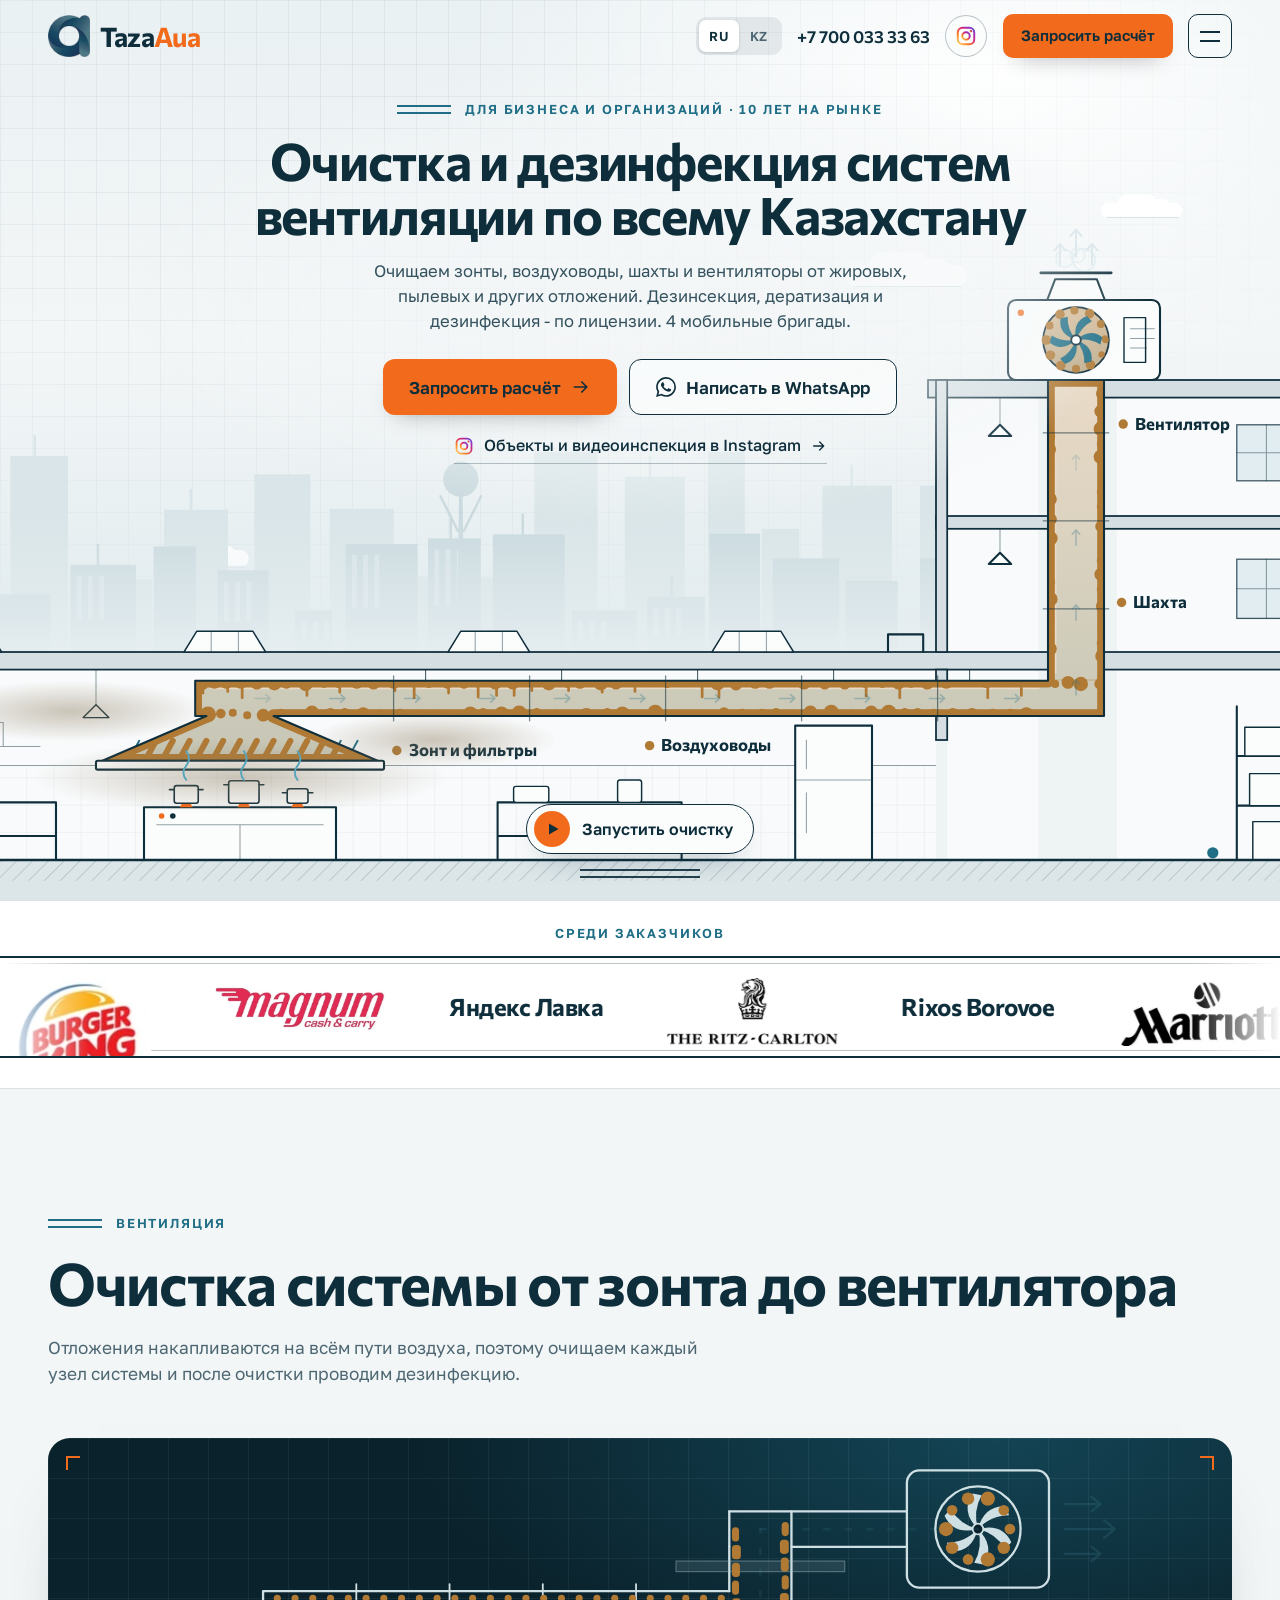
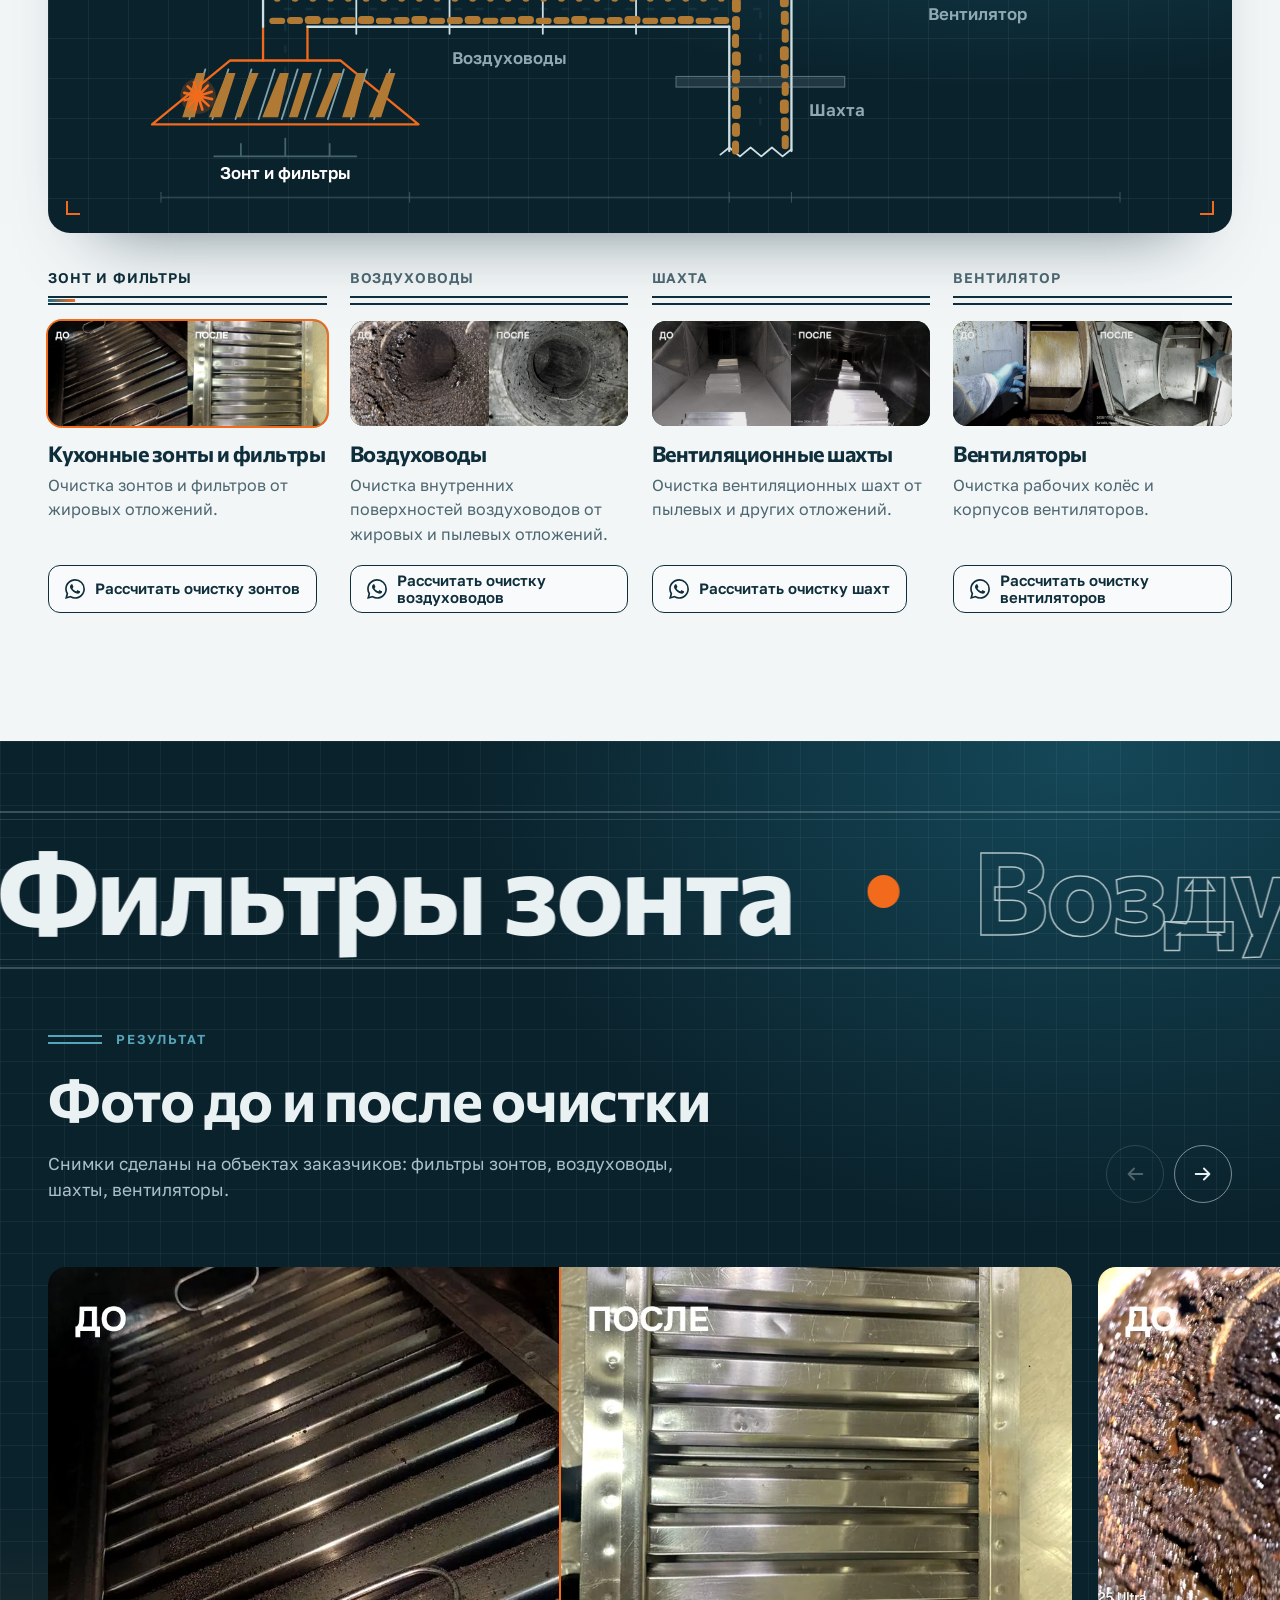
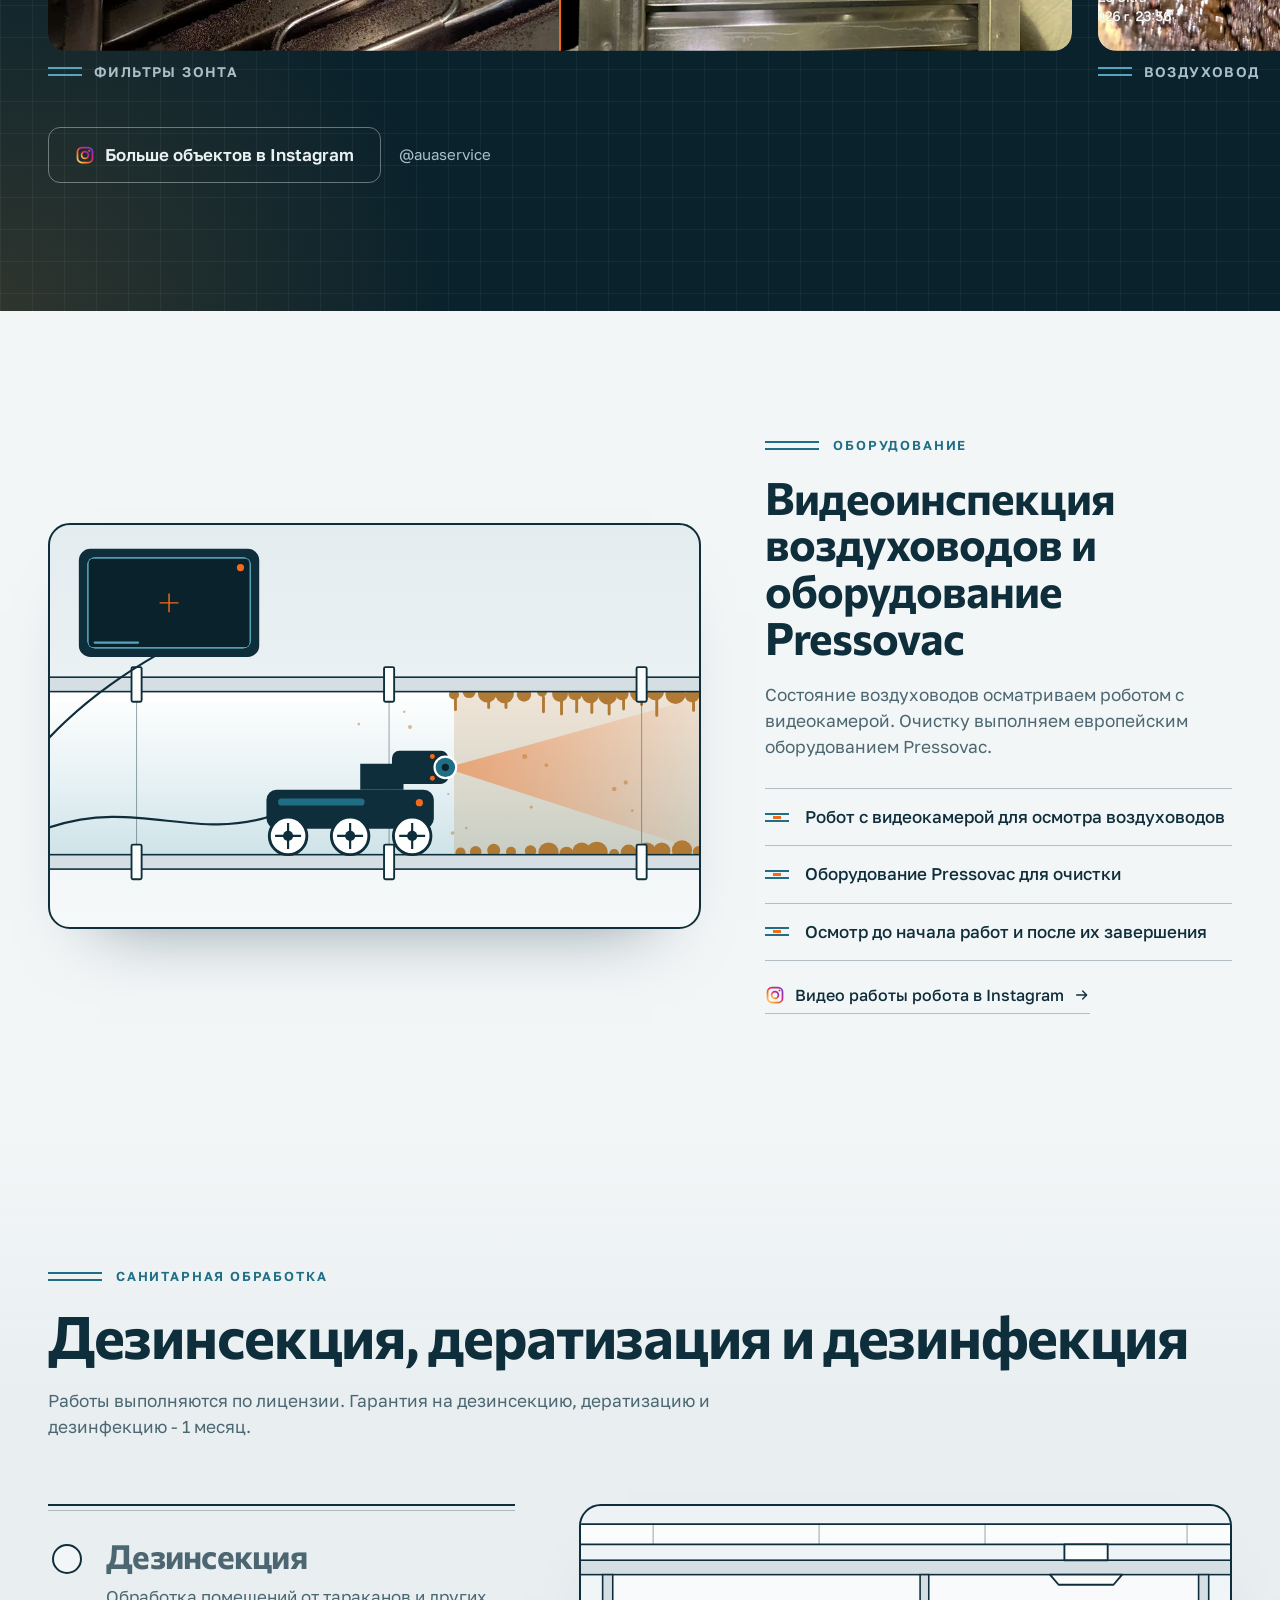
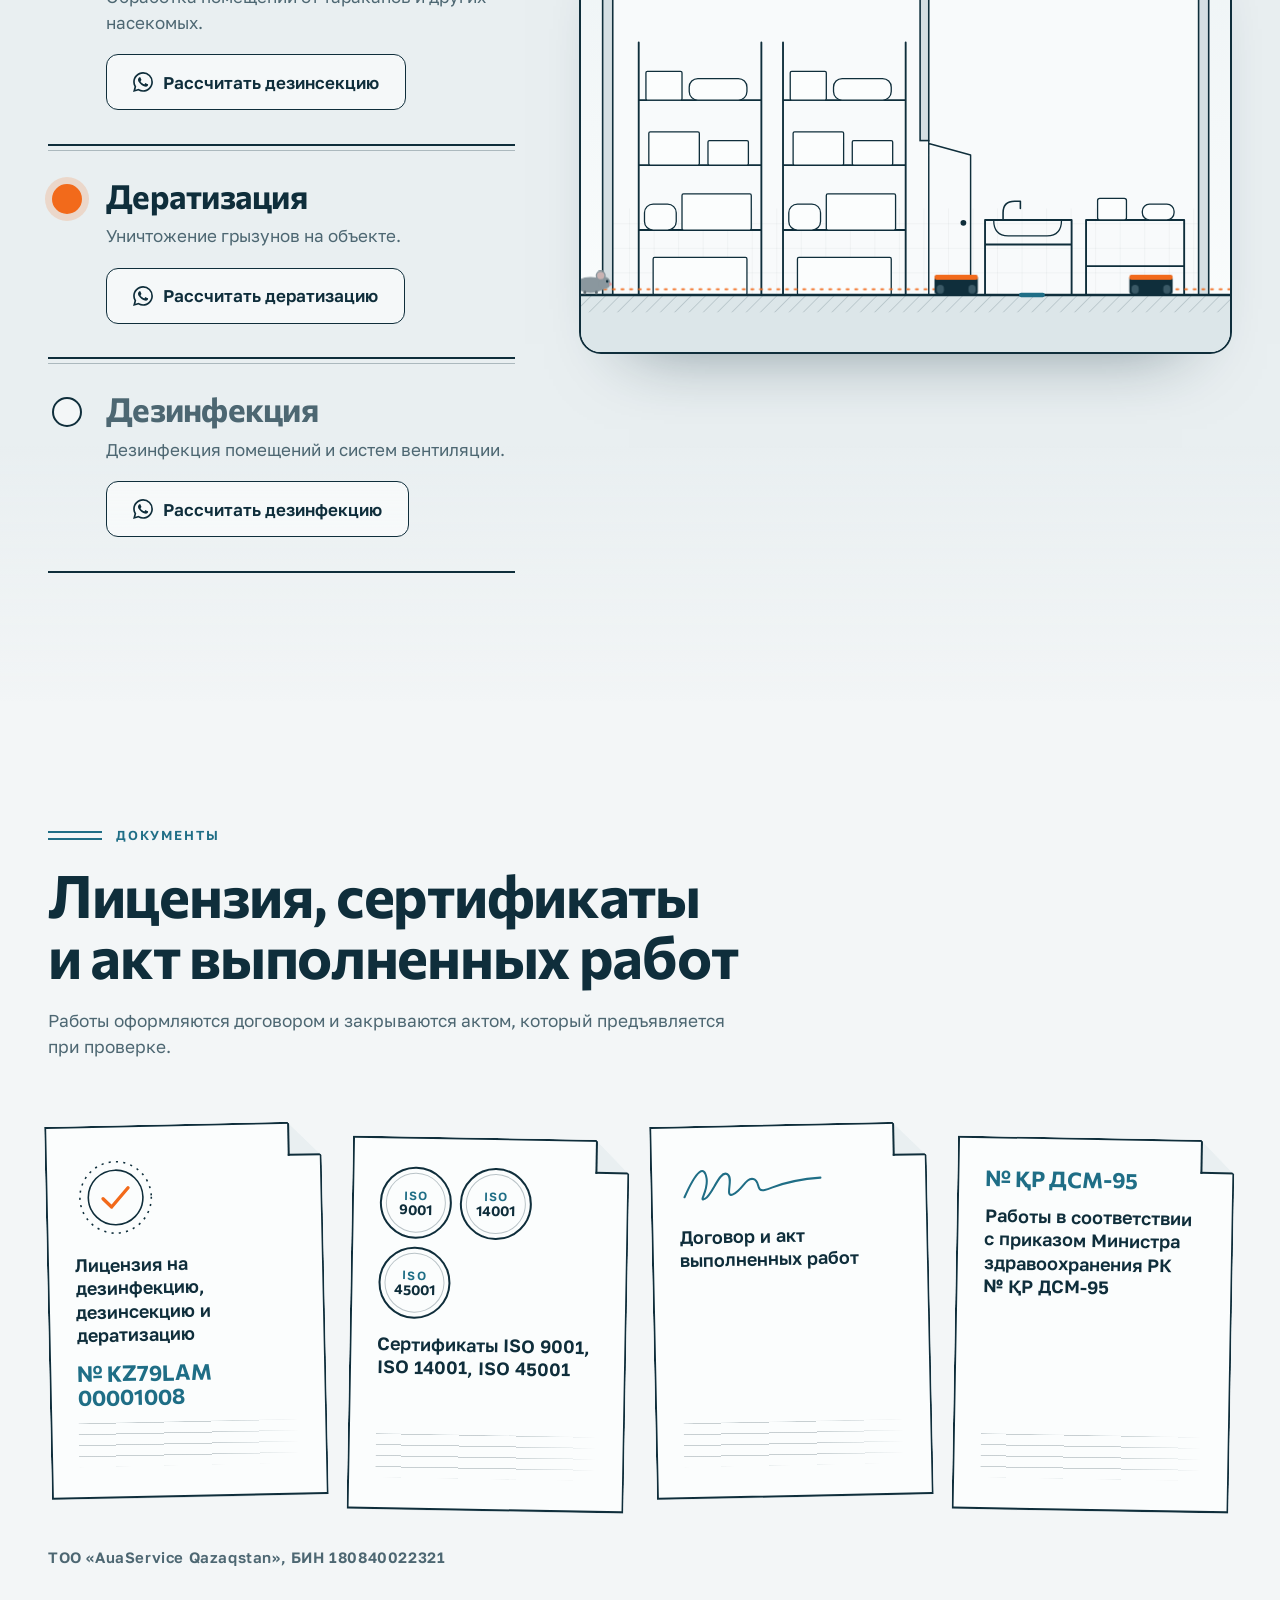
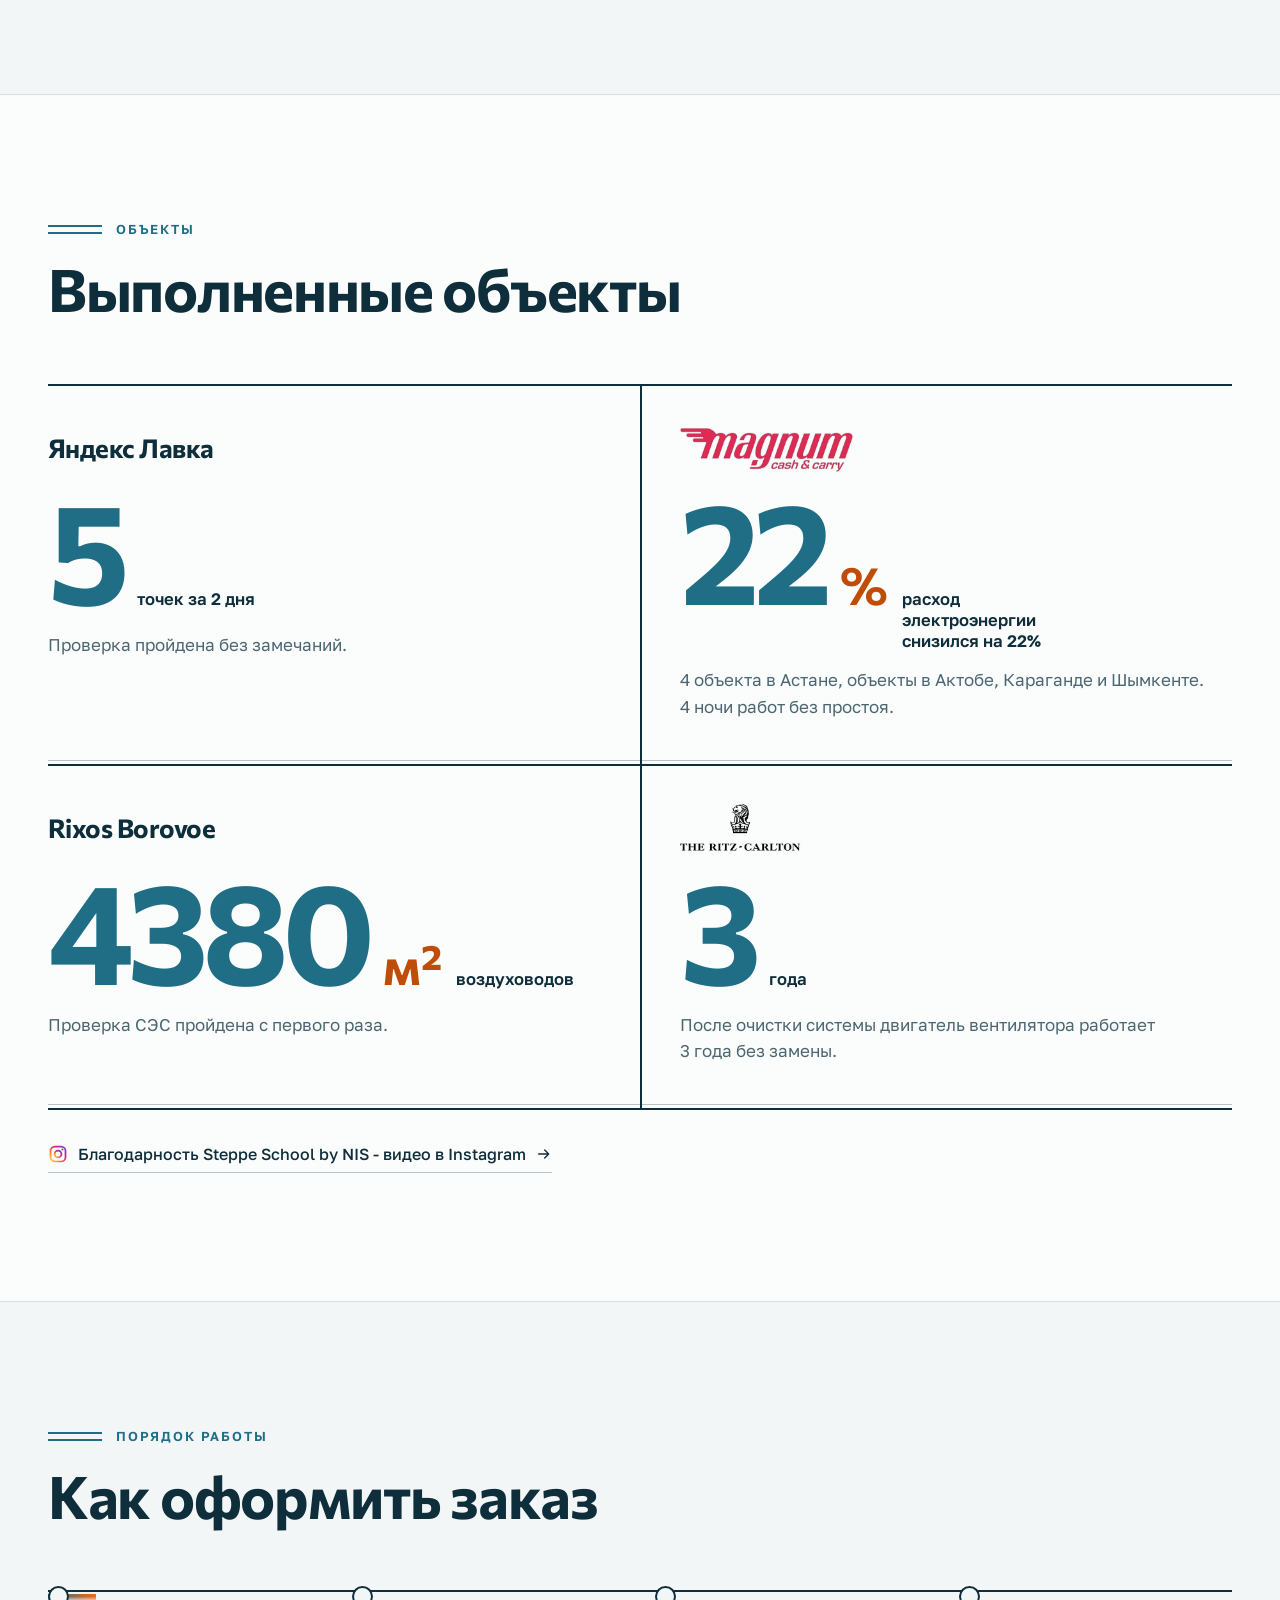
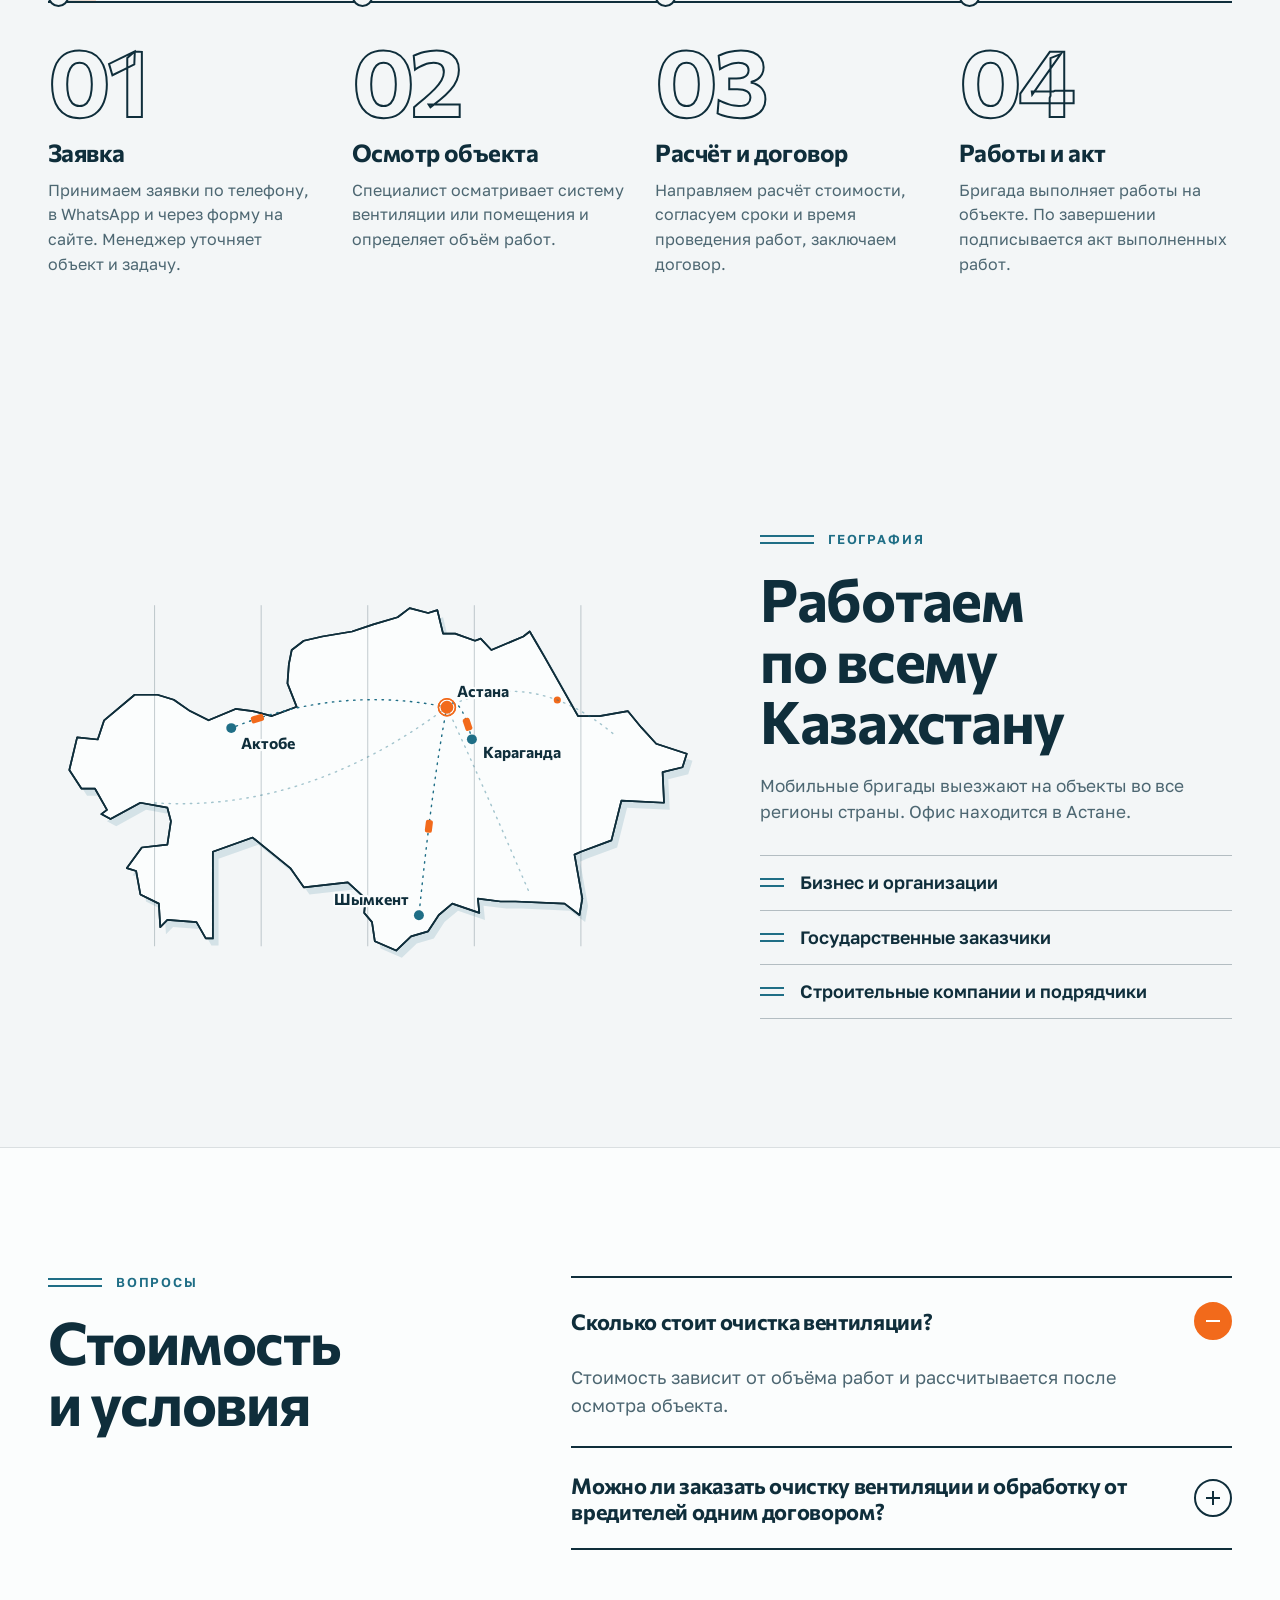
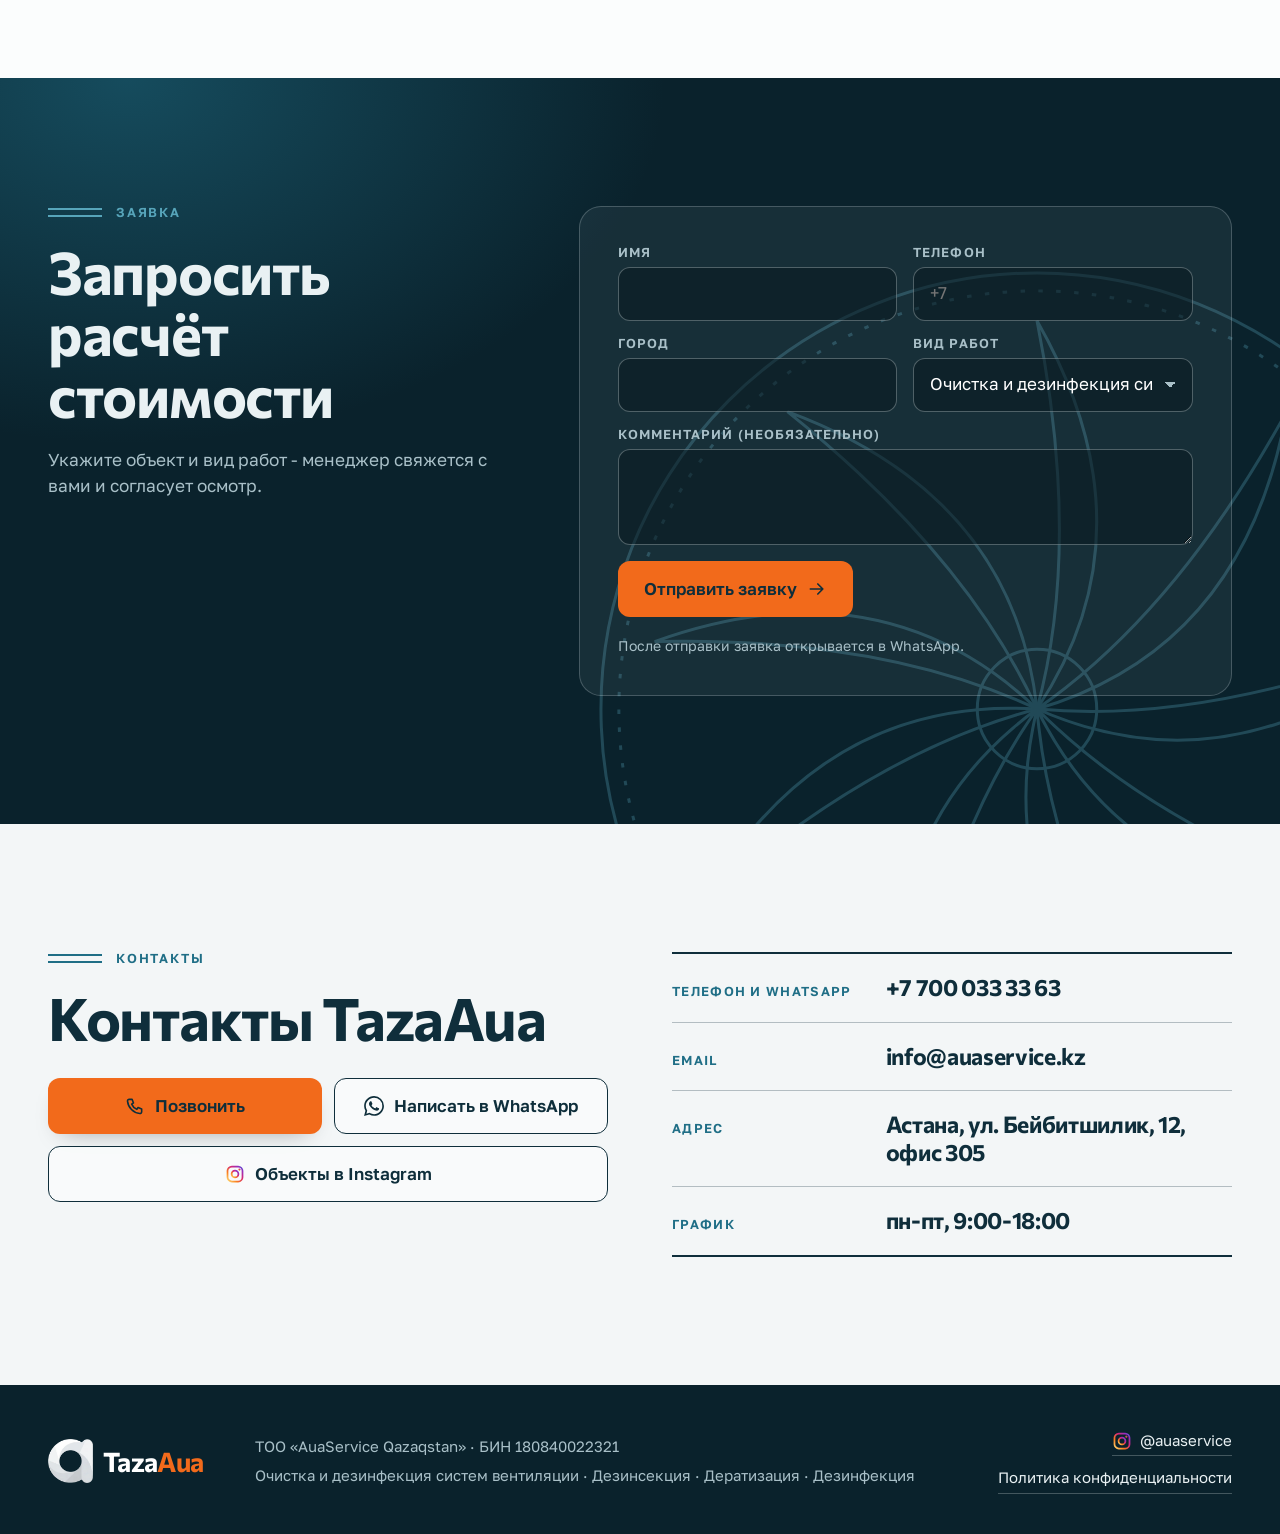
==== commit 5e122a7a: "Герой: текст по центру. Вентиляция: своя схема узлов и карточки, очистка идёт сама по кругу. ДДД: от" ====
--- a/index.html
+++ b/index.html
@@ -32,7 +32,7 @@
 <link rel="preload" as="font" type="font/woff2" href="assets/fonts/golos-text-cyrillic.woff2" crossorigin>
 <link rel="preload" as="font" type="font/woff2" href="assets/fonts/commissioner-latin.woff2" crossorigin>
 <link rel="preload" as="font" type="font/woff2" href="assets/fonts/golos-text-latin.woff2" crossorigin>
-<link rel="stylesheet" href="styles.css?v=20261111-3">
+<link rel="stylesheet" href="styles.css?v=20261111-8">
 <script>document.documentElement.classList.add('pre');setTimeout(function(){document.documentElement.classList.remove('pre')},1200);</script>
 <script type="application/ld+json">
 {
@@ -182,54 +182,47 @@
     <h2 data-i18n="vent.h2">Очистка системы от зонта до вентилятора</h2>
     <p class="lead" data-i18n="vent.lead">Отложения накапливаются на всём пути воздуха, поэтому очищаем каждый узел системы и после очистки проводим дезинфекцию.</p>
   </div>
-  <div class="tour" id="tour">
-    <span class="tour-a" id="zonty"></span>
-    <span class="tour-a" id="vozduhovody"></span>
-    <span class="tour-a" id="shahty"></span>
-    <span class="tour-a" id="ventilyatory"></span>
-    <div class="tour-stage">
-      <div class="tour-in">
-        <div class="tour-panel">
-          <ol class="rail" aria-hidden="true">
-            <li class="is-on"><a href="#zonty" data-i18n="sc.hood">Зонт и фильтры</a></li>
-            <li><a href="#vozduhovody" data-i18n="sc.duct">Воздуховоды</a></li>
-            <li><a href="#shahty" data-i18n="sc.shaft">Шахта</a></li>
-            <li><a href="#ventilyatory" data-i18n="sc.fan">Вентилятор</a></li>
-          </ol>
-          <div class="stops">
-            <article class="stop is-on">
-              <h3 data-i18n="vent.s1.t">Кухонные зонты и фильтры</h3>
-              <p data-i18n="vent.s1.d">Очистка зонтов и фильтров от жировых отложений.</p>
-              <a class="btn btn-accent" href="https://wa.me/77000333363?text=%D0%97%D0%B4%D1%80%D0%B0%D0%B2%D1%81%D1%82%D0%B2%D1%83%D0%B9%D1%82%D0%B5%21%20%D0%9D%D1%83%D0%B6%D0%B5%D0%BD%20%D1%80%D0%B0%D1%81%D1%87%D1%91%D1%82%20%D0%BE%D1%87%D0%B8%D1%81%D1%82%D0%BA%D0%B8%20%D0%B2%D0%B5%D0%BD%D1%82%D0%B8%D0%BB%D1%8F%D1%86%D0%B8%D0%B8.%0A%D0%A3%D0%B7%D0%B5%D0%BB%3A%20%D0%9A%D1%83%D1%85%D0%BE%D0%BD%D0%BD%D1%8B%D0%B5%20%D0%B7%D0%BE%D0%BD%D1%82%D1%8B%20%D0%B8%20%D1%84%D0%B8%D0%BB%D1%8C%D1%82%D1%80%D1%8B%0A%D0%9E%D0%B1%D1%8A%D0%B5%D0%BA%D1%82%3A%20" target="_blank" rel="noopener"><svg width="20" height="20"><use href="#ic-wa"/></svg><span data-i18n="vent.s1.b">Рассчитать очистку зонтов</span></a>
-            </article>
-            <article class="stop">
-              <h3 data-i18n="vent.s2.t">Воздуховоды</h3>
-              <p data-i18n="vent.s2.d">Очистка внутренних поверхностей воздуховодов от жировых и пылевых отложений.</p>
-              <a class="btn btn-accent" href="https://wa.me/77000333363?text=%D0%97%D0%B4%D1%80%D0%B0%D0%B2%D1%81%D1%82%D0%B2%D1%83%D0%B9%D1%82%D0%B5%21%20%D0%9D%D1%83%D0%B6%D0%B5%D0%BD%20%D1%80%D0%B0%D1%81%D1%87%D1%91%D1%82%20%D0%BE%D1%87%D0%B8%D1%81%D1%82%D0%BA%D0%B8%20%D0%B2%D0%B5%D0%BD%D1%82%D0%B8%D0%BB%D1%8F%D1%86%D0%B8%D0%B8.%0A%D0%A3%D0%B7%D0%B5%D0%BB%3A%20%D0%92%D0%BE%D0%B7%D0%B4%D1%83%D1%85%D0%BE%D0%B2%D0%BE%D0%B4%D1%8B%0A%D0%9E%D0%B1%D1%8A%D0%B5%D0%BA%D1%82%3A%20" target="_blank" rel="noopener"><svg width="20" height="20"><use href="#ic-wa"/></svg><span data-i18n="vent.s2.b">Рассчитать очистку воздуховодов</span></a>
-            </article>
-            <article class="stop">
-              <h3 data-i18n="vent.s3.t">Вентиляционные шахты</h3>
-              <p data-i18n="vent.s3.d">Очистка вентиляционных шахт от пылевых и других отложений.</p>
-              <a class="btn btn-accent" href="https://wa.me/77000333363?text=%D0%97%D0%B4%D1%80%D0%B0%D0%B2%D1%81%D1%82%D0%B2%D1%83%D0%B9%D1%82%D0%B5%21%20%D0%9D%D1%83%D0%B6%D0%B5%D0%BD%20%D1%80%D0%B0%D1%81%D1%87%D1%91%D1%82%20%D0%BE%D1%87%D0%B8%D1%81%D1%82%D0%BA%D0%B8%20%D0%B2%D0%B5%D0%BD%D1%82%D0%B8%D0%BB%D1%8F%D1%86%D0%B8%D0%B8.%0A%D0%A3%D0%B7%D0%B5%D0%BB%3A%20%D0%92%D0%B5%D0%BD%D1%82%D0%B8%D0%BB%D1%8F%D1%86%D0%B8%D0%BE%D0%BD%D0%BD%D1%8B%D0%B5%20%D1%88%D0%B0%D1%85%D1%82%D1%8B%0A%D0%9E%D0%B1%D1%8A%D0%B5%D0%BA%D1%82%3A%20" target="_blank" rel="noopener"><svg width="20" height="20"><use href="#ic-wa"/></svg><span data-i18n="vent.s3.b">Рассчитать очистку шахт</span></a>
-            </article>
-            <article class="stop">
-              <h3 data-i18n="vent.s4.t">Вентиляторы</h3>
-              <p data-i18n="vent.s4.d">Очистка рабочих колёс и корпусов вентиляторов.</p>
-              <a class="btn btn-accent" href="https://wa.me/77000333363?text=%D0%97%D0%B4%D1%80%D0%B0%D0%B2%D1%81%D1%82%D0%B2%D1%83%D0%B9%D1%82%D0%B5%21%20%D0%9D%D1%83%D0%B6%D0%B5%D0%BD%20%D1%80%D0%B0%D1%81%D1%87%D1%91%D1%82%20%D0%BE%D1%87%D0%B8%D1%81%D1%82%D0%BA%D0%B8%20%D0%B2%D0%B5%D0%BD%D1%82%D0%B8%D0%BB%D1%8F%D1%86%D0%B8%D0%B8.%0A%D0%A3%D0%B7%D0%B5%D0%BB%3A%20%D0%92%D0%B5%D0%BD%D1%82%D0%B8%D0%BB%D1%8F%D1%82%D0%BE%D1%80%D1%8B%0A%D0%9E%D0%B1%D1%8A%D0%B5%D0%BA%D1%82%3A%20" target="_blank" rel="noopener"><svg width="20" height="20"><use href="#ic-wa"/></svg><span data-i18n="vent.s4.b">Рассчитать очистку вентиляторов</span></a>
-            </article>
-          </div>
+    <div class="wrap vnt">
+    <span class="tour-a" id="zonty"></span><span class="tour-a" id="vozduhovody"></span><span class="tour-a" id="shahty"></span><span class="tour-a" id="ventilyatory"></span>
+    <div class="vnt-board"><div class="vnt-scheme" id="ventScheme" aria-hidden="true"></div><span class="tick tl"></span><span class="tick tr"></span><span class="tick bl"></span><span class="tick br"></span></div>
+    <ol class="vnt-cards">
+      <li class="vc is-on" data-i="0">
+        <button class="vc-tab" type="button" aria-pressed="true"><span data-i18n="sc.hood">Зонт и фильтры</span><i class="vc-bar"><b></b></i></button>
+        <div class="vc-body">
+          <figure class="vc-ph"><img src="[data-uri]" data-src="assets/photos/foto-26.webp" width="1600" height="600" loading="lazy" alt="Фильтры кухонного зонта до и после очистки"></figure>
+          <h3 data-i18n="vent.s1.t">Кухонные зонты и фильтры</h3>
+          <p data-i18n="vent.s1.d">Очистка зонтов и фильтров от жировых отложений.</p>
+          <a class="btn btn-line" href="https://wa.me/77000333363?text=%D0%97%D0%B4%D1%80%D0%B0%D0%B2%D1%81%D1%82%D0%B2%D1%83%D0%B9%D1%82%D0%B5%21%20%D0%9D%D1%83%D0%B6%D0%B5%D0%BD%20%D1%80%D0%B0%D1%81%D1%87%D1%91%D1%82%20%D0%BE%D1%87%D0%B8%D1%81%D1%82%D0%BA%D0%B8%20%D0%B2%D0%B5%D0%BD%D1%82%D0%B8%D0%BB%D1%8F%D1%86%D0%B8%D0%B8.%0A%D0%A3%D0%B7%D0%B5%D0%BB%3A%20%D0%9A%D1%83%D1%85%D0%BE%D0%BD%D0%BD%D1%8B%D0%B5%20%D0%B7%D0%BE%D0%BD%D1%82%D1%8B%20%D0%B8%20%D1%84%D0%B8%D0%BB%D1%8C%D1%82%D1%80%D1%8B%0A%D0%9E%D0%B1%D1%8A%D0%B5%D0%BA%D1%82%3A%20" target="_blank" rel="noopener"><svg width="20" height="20"><use href="#ic-wa"/></svg><span data-i18n="vent.s1.b">Рассчитать очистку зонтов</span></a>
         </div>
-        <div class="tour-view">
-          <div class="tour-win"><div class="scene" id="tourScene" aria-hidden="true"></div><span class="tick tl"></span><span class="tick tr"></span><span class="tick bl"></span><span class="tick br"></span></div>
-          <div class="tour-photos">
-            <figure class="pair is-on"><img src="[data-uri]" data-src="assets/photos/foto-26.webp" width="1600" height="600" loading="lazy" alt="Фильтры кухонного зонта до и после очистки"><figcaption data-i18n="res.c.filters">Фильтры зонта</figcaption></figure>
-            <figure class="pair"><img src="[data-uri]" data-src="assets/photos/foto-13.webp" width="1600" height="600" loading="lazy" alt="Воздуховод до и после очистки"><figcaption data-i18n="res.c.duct">Воздуховод</figcaption></figure>
-            <figure class="pair"><img src="[data-uri]" data-src="assets/photos/foto-18.webp" width="1600" height="600" loading="lazy" alt="Вентиляционная шахта до и после очистки"><figcaption data-i18n="res.c.shaft">Шахта</figcaption></figure>
-            <figure class="pair"><img src="[data-uri]" data-src="assets/photos/foto-21.webp" width="1600" height="600" loading="lazy" alt="Вентилятор до и после очистки"><figcaption data-i18n="res.c.fan">Вентилятор</figcaption></figure>
-          </div>
+      </li>
+      <li class="vc" data-i="1">
+        <button class="vc-tab" type="button" aria-pressed="false"><span data-i18n="sc.duct">Воздуховоды</span><i class="vc-bar"><b></b></i></button>
+        <div class="vc-body">
+          <figure class="vc-ph"><img src="[data-uri]" data-src="assets/photos/foto-13.webp" width="1600" height="600" loading="lazy" alt="Воздуховод до и после очистки"></figure>
+          <h3 data-i18n="vent.s2.t">Воздуховоды</h3>
+          <p data-i18n="vent.s2.d">Очистка внутренних поверхностей воздуховодов от жировых и пылевых отложений.</p>
+          <a class="btn btn-line" href="https://wa.me/77000333363?text=%D0%97%D0%B4%D1%80%D0%B0%D0%B2%D1%81%D1%82%D0%B2%D1%83%D0%B9%D1%82%D0%B5%21%20%D0%9D%D1%83%D0%B6%D0%B5%D0%BD%20%D1%80%D0%B0%D1%81%D1%87%D1%91%D1%82%20%D0%BE%D1%87%D0%B8%D1%81%D1%82%D0%BA%D0%B8%20%D0%B2%D0%B5%D0%BD%D1%82%D0%B8%D0%BB%D1%8F%D1%86%D0%B8%D0%B8.%0A%D0%A3%D0%B7%D0%B5%D0%BB%3A%20%D0%92%D0%BE%D0%B7%D0%B4%D1%83%D1%85%D0%BE%D0%B2%D0%BE%D0%B4%D1%8B%0A%D0%9E%D0%B1%D1%8A%D0%B5%D0%BA%D1%82%3A%20" target="_blank" rel="noopener"><svg width="20" height="20"><use href="#ic-wa"/></svg><span data-i18n="vent.s2.b">Рассчитать очистку воздуховодов</span></a>
         </div>
-      </div>
-    </div>
+      </li>
+      <li class="vc" data-i="2">
+        <button class="vc-tab" type="button" aria-pressed="false"><span data-i18n="sc.shaft">Шахта</span><i class="vc-bar"><b></b></i></button>
+        <div class="vc-body">
+          <figure class="vc-ph"><img src="[data-uri]" data-src="assets/photos/foto-18.webp" width="1600" height="600" loading="lazy" alt="Вентиляционная шахта до и после очистки"></figure>
+          <h3 data-i18n="vent.s3.t">Вентиляционные шахты</h3>
+          <p data-i18n="vent.s3.d">Очистка вентиляционных шахт от пылевых и других отложений.</p>
+          <a class="btn btn-line" href="https://wa.me/77000333363?text=%D0%97%D0%B4%D1%80%D0%B0%D0%B2%D1%81%D1%82%D0%B2%D1%83%D0%B9%D1%82%D0%B5%21%20%D0%9D%D1%83%D0%B6%D0%B5%D0%BD%20%D1%80%D0%B0%D1%81%D1%87%D1%91%D1%82%20%D0%BE%D1%87%D0%B8%D1%81%D1%82%D0%BA%D0%B8%20%D0%B2%D0%B5%D0%BD%D1%82%D0%B8%D0%BB%D1%8F%D1%86%D0%B8%D0%B8.%0A%D0%A3%D0%B7%D0%B5%D0%BB%3A%20%D0%92%D0%B5%D0%BD%D1%82%D0%B8%D0%BB%D1%8F%D1%86%D0%B8%D0%BE%D0%BD%D0%BD%D1%8B%D0%B5%20%D1%88%D0%B0%D1%85%D1%82%D1%8B%0A%D0%9E%D0%B1%D1%8A%D0%B5%D0%BA%D1%82%3A%20" target="_blank" rel="noopener"><svg width="20" height="20"><use href="#ic-wa"/></svg><span data-i18n="vent.s3.b">Рассчитать очистку шахт</span></a>
+        </div>
+      </li>
+      <li class="vc" data-i="3">
+        <button class="vc-tab" type="button" aria-pressed="false"><span data-i18n="sc.fan">Вентилятор</span><i class="vc-bar"><b></b></i></button>
+        <div class="vc-body">
+          <figure class="vc-ph"><img src="[data-uri]" data-src="assets/photos/foto-21.webp" width="1600" height="600" loading="lazy" alt="Вентилятор до и после очистки"></figure>
+          <h3 data-i18n="vent.s4.t">Вентиляторы</h3>
+          <p data-i18n="vent.s4.d">Очистка рабочих колёс и корпусов вентиляторов.</p>
+          <a class="btn btn-line" href="https://wa.me/77000333363?text=%D0%97%D0%B4%D1%80%D0%B0%D0%B2%D1%81%D1%82%D0%B2%D1%83%D0%B9%D1%82%D0%B5%21%20%D0%9D%D1%83%D0%B6%D0%B5%D0%BD%20%D1%80%D0%B0%D1%81%D1%87%D1%91%D1%82%20%D0%BE%D1%87%D0%B8%D1%81%D1%82%D0%BA%D0%B8%20%D0%B2%D0%B5%D0%BD%D1%82%D0%B8%D0%BB%D1%8F%D1%86%D0%B8%D0%B8.%0A%D0%A3%D0%B7%D0%B5%D0%BB%3A%20%D0%92%D0%B5%D0%BD%D1%82%D0%B8%D0%BB%D1%8F%D1%82%D0%BE%D1%80%D1%8B%0A%D0%9E%D0%B1%D1%8A%D0%B5%D0%BA%D1%82%3A%20" target="_blank" rel="noopener"><svg width="20" height="20"><use href="#ic-wa"/></svg><span data-i18n="vent.s4.b">Рассчитать очистку вентиляторов</span></a>
+        </div>
+      </li>
+    </ol>
   </div>
 </section>
 
@@ -517,7 +510,7 @@
 <script>
 /* скрипты сцены грузятся после первой отрисовки: текст героя показывается сразу */
 (function () {
-  var L = ['assets/vendor/gsap.min.js', 'assets/vendor/ScrollTrigger.min.js', 'assets/vendor/SplitText.min.js', 'assets/vendor/lenis.min.js', 'script.js?v=20261111-3'];
+  var L = ['assets/vendor/gsap.min.js', 'assets/vendor/ScrollTrigger.min.js', 'assets/vendor/SplitText.min.js', 'assets/vendor/lenis.min.js', 'script.js?v=20261111-8'];
   function go() { L.forEach(function (u) { var s = document.createElement('script'); s.src = u; s.async = false; document.body.appendChild(s); }); }
   requestAnimationFrame(function () { setTimeout(go, 0); });
 })();
--- a/styles.css
+++ b/styles.css
@@ -203,51 +203,65 @@
 .cl-txt{font:700 24px/1 var(--disp);letter-spacing:-.02em;white-space:nowrap;color:var(--ink)}
 
 /* ============ вентиляция: тур ============ */
-.vent{padding-bottom:0}
-.vent .sec-head{margin-bottom:0}
-.tour{position:relative;height:500svh}
-.tour-a{position:absolute;left:0;width:1px;height:1px;top:0}
-.tour-stage{position:sticky;top:0;height:100svh;min-height:560px;overflow:hidden}
-.tour-in{height:100%;max-width:var(--col);margin-inline:auto;padding:calc(var(--hdr) + 12px) var(--pad) 28px;display:grid;grid-template-columns:minmax(0,5fr) minmax(0,7fr);gap:clamp(24px,4vw,72px);align-items:center}
-.rail{display:flex;flex-direction:column;gap:0;margin-bottom:clamp(20px,4vh,44px)}
-.rail li{position:relative;padding:7px 0 7px 34px;font:600 14px/1.2 var(--text);letter-spacing:.06em;text-transform:uppercase;color:var(--mute);transition:color var(--t2) var(--ease)}
-.rail li::before{content:"";position:absolute;left:4px;top:0;bottom:0;width:9px;border-inline:2px solid var(--ink)}
-.rail li::after{content:"";position:absolute;left:1px;top:50%;width:15px;height:15px;margin-top:-7.5px;border-radius:50%;background:var(--paper);border:2px solid var(--ink);transition:background var(--t2) var(--ease),border-color var(--t2) var(--ease),transform var(--t2) var(--ease)}
-.rail li.is-on{opacity:1;color:var(--ink)}
-.rail li.is-on::after{background:var(--orange);border-color:var(--orange);transform:scale(1.2)}
-.rail li.is-done::after{background:var(--teal);border-color:var(--teal)}
-.stops{display:grid}
-.stop{grid-area:1/1;opacity:0;visibility:hidden;transform:translateY(22px);transition:opacity var(--t2) var(--ease),transform var(--t2) var(--ease),visibility 0s linear var(--t2)}
-.stop.is-on{opacity:1;visibility:visible;transform:none;transition-delay:.12s,.12s,0s}
-.stop h3{font-size:clamp(30px,3.9vw,62px)}
-.stop p{margin-top:18px;font-size:clamp(17px,1.35vw,21px);color:var(--mute);max-width:36ch}
-.stop .btn{margin-top:26px}
-.tour-view{position:relative;height:min(78svh,720px)}
-.tour-win{position:absolute;inset:0 0 15% 0;border:2px solid var(--ink);border-radius:22px;background:linear-gradient(180deg,#EDF3F5,#F8FAFB);overflow:hidden;box-shadow:0 40px 70px -50px rgba(15,46,59,.55)}
-.tour-win::after{content:"";position:absolute;inset:0;border-radius:inherit;box-shadow:inset 0 0 0 7px rgba(251,253,253,.75),inset 0 0 0 8px var(--line2);pointer-events:none}
+.vent .sec-head{margin-bottom:clamp(28px,4vw,52px)}
+/* схема узлов: тёмный монтажный лист, очистка идёт сама по кругу */
+.vnt{position:relative}
+.tour-a{position:absolute;left:0;top:0;width:1px;height:1px}
+.vnt-board{position:relative;aspect-ratio:3/1;border-radius:22px;overflow:hidden;background:radial-gradient(70% 90% at 80% 0%,rgba(31,110,134,.45),transparent 70%),var(--ink2);box-shadow:0 40px 70px -50px rgba(15,46,59,.7)}
+.vnt-board::before{content:"";position:absolute;inset:0;background:linear-gradient(rgba(233,241,243,.06) 1px,transparent 1px) 0 0/40px 40px,linear-gradient(90deg,rgba(233,241,243,.06) 1px,transparent 1px) 0 0/40px 40px}
+.vnt-scheme{position:absolute;inset:5% 3%}
+.vnt-scheme svg{width:100%;height:100%;overflow:visible}
+.vs .vs-ln{fill:none;stroke:#CFE0E5;stroke-width:2.6;stroke-linejoin:round;stroke-linecap:round;transition:stroke .5s var(--ease)}
+.vs .vs-th{fill:none;stroke:#7FA3AE;stroke-width:2;stroke-linecap:round}
+.vs .vs-dim{fill:none;stroke:rgba(169,192,200,.3);stroke-width:1.2}
+.vs .vs-slab{fill:rgba(169,192,200,.14);stroke:rgba(169,192,200,.45);stroke-width:1.2}
+.vs .vs-node.is-clean .vs-ln{stroke:var(--teal2)}
+.vs .vs-node.is-on .vs-ln{stroke:var(--orange)}
+.vs .vs-rotor path{fill:#CFE0E5}
+.vs .vs-node.is-clean .vs-rotor path{fill:var(--teal2)}
+.vs .vs-hub{fill:var(--ink2);stroke:#CFE0E5;stroke-width:2}
+.vs .vs-ex{fill:none;stroke:var(--teal2);stroke-width:2.6;stroke-linecap:round;stroke-linejoin:round;opacity:.15;transition:opacity .6s var(--ease)}
+.vs .vs-node.is-clean .vs-ex{opacity:1;animation:vsEx 1.1s ease-in-out infinite}
+@keyframes vsEx{50%{transform:translateX(8px)}}
+.vs .vs-air{fill:none;stroke:var(--teal2);stroke-width:3;stroke-dasharray:6 18;stroke-linecap:round;opacity:.1;animation:vsAir .9s linear infinite;transition:opacity .6s var(--ease)}
+.vs .vs-air.is-clean{opacity:.95}
+@keyframes vsAir{to{stroke-dashoffset:-24}}
+.vs .vs-dep{fill:var(--ochre)}
+.vs [data-d]{transition:opacity .35s var(--ease)}
+.vs .vs-glow{fill:rgba(242,106,27,.22)}
+.vs .vs-br path{stroke:var(--orange);stroke-width:3;stroke-linecap:round}
+.vs .vs-hub2{fill:var(--orange)}
+.vs .vs-lbl{font:600 19px var(--text);fill:#8FAAB3;transition:fill .3s var(--ease)}
+.vs .vs-lbl.is-on{fill:#fff}
+/* карточки узлов */
+.vnt-cards{display:grid;grid-template-columns:repeat(4,minmax(0,1fr));gap:clamp(14px,1.8vw,28px);margin-top:clamp(18px,2.4vw,32px)}
+.vc{display:flex;flex-direction:column;min-width:0}
+.vc-tab{display:flex;flex-direction:column;align-items:stretch;gap:10px;width:100%;padding:6px 0 0;text-align:left;font:600 14px/1.2 var(--text);letter-spacing:.06em;text-transform:uppercase;color:var(--mute);cursor:pointer;transition:color var(--t2) var(--ease)}
+.vc.is-on .vc-tab{color:var(--ink)}
+.vc-tab:focus-visible{outline:2px solid var(--orange);outline-offset:4px;border-radius:4px}
+.vc-bar{position:relative;display:block;height:9px;border-block:2px solid var(--ink)}
+.vc-bar b{position:absolute;inset:1px 0;background:linear-gradient(90deg,var(--teal),var(--orange));transform:scaleX(0);transform-origin:left}
+.vc-body{display:flex;flex-direction:column;flex:1;margin-top:16px}
+.vc-ph{border-radius:14px;overflow:hidden;background:var(--ink);transition:box-shadow var(--t2) var(--ease)}
+.vc-ph img{display:block;width:100%;height:auto;aspect-ratio:8/3;object-fit:cover;transition:filter var(--t2) var(--ease)}
+.vc:not(.is-on) .vc-ph img{filter:grayscale(.55) brightness(.92)}
+.vc.is-on .vc-ph{box-shadow:0 0 0 2px var(--orange)}
+.vc h3{font-size:clamp(20px,1.7vw,26px);margin-top:16px}
+.vc p{margin:8px 0 18px;color:var(--mute);font-size:16px}
+.vc .btn{margin-top:auto;align-self:flex-start;min-height:48px;padding:0 16px;font-size:15px;white-space:normal;text-align:left}
+@media (max-width:900px){
+  .vnt-board{aspect-ratio:16/10;border-radius:16px}
+  .vnt-scheme{inset:3% 0}
+  .vnt-cards{gap:10px 6px}
+  .vc{display:contents}
+  .vc-tab{grid-row:1;justify-content:flex-end;gap:8px;min-height:44px;min-width:0;font-size:13px;letter-spacing:0;text-transform:none;overflow-wrap:anywhere;hyphens:auto}
+  .vc-body{grid-row:2;grid-column:1/-1;margin-top:8px;visibility:hidden;opacity:0;transition:opacity var(--t2) var(--ease)}
+  .vc.is-on .vc-body{visibility:visible;opacity:1}
+  .vc .btn{margin-top:0}
+}
 .tick{position:absolute;width:14px;height:14px;border:2px solid var(--orange);z-index:2}
 .tick.tl{left:18px;top:18px;border-right:0;border-bottom:0}.tick.tr{right:18px;top:18px;border-left:0;border-bottom:0}
 .tick.bl{left:18px;bottom:18px;border-right:0;border-top:0}.tick.br{right:18px;bottom:18px;border-left:0;border-top:0}
-.tour-photos{position:absolute;right:0;bottom:0;width:min(66%,560px);display:grid;z-index:3}
-.pair{grid-area:1/1;position:relative;border-radius:14px;overflow:hidden;background:var(--ink);box-shadow:0 26px 50px -24px rgba(0,0,0,.5);clip-path:inset(0 100% 0 0 round 14px);transition:clip-path .9s var(--ease)}
-.pair.is-on{clip-path:inset(0 0 0 0 round 14px);z-index:1}
-.pair img{width:100%;aspect-ratio:8/3;object-fit:cover}
-.pair figcaption{position:absolute;left:50%;bottom:10px;transform:translateX(-50%);padding:5px 12px;border-radius:99px;background:rgba(10,34,44,.78);color:#fff;font:600 12px/1 var(--text);letter-spacing:.08em;text-transform:uppercase;white-space:nowrap}
-@media (max-width:980px){
-  .tour-in{display:flex;flex-direction:column;align-items:stretch;gap:12px;padding-bottom:86px}
-  .tour-view{display:contents}
-  .tour-win{position:relative;inset:auto;order:1;flex:1 1 30svh;min-height:180px;border-radius:16px}
-  .tour-panel{order:2}
-  .tour-photos{position:relative;right:auto;order:3;width:100%}
-  .rail{flex-direction:row;gap:0;margin-bottom:12px}
-  .rail li{flex:1;padding:0;height:17px;font-size:0}
-  .rail li::before{left:0;right:0;top:4px;bottom:auto;width:auto;height:9px;border-inline:0;border-block:2px solid var(--ink)}
-  .rail li::after{left:0;top:1px;margin:0}
-  .stop h3{font-size:clamp(26px,7vw,40px)}
-  .stop p{margin-top:8px;font-size:16px}
-  .stop .btn{margin-top:12px;min-height:48px;font-size:15px;padding:0 16px;white-space:normal}
-  .pair figcaption{bottom:6px;font-size:13px;letter-spacing:.04em;padding:4px 10px}
-}
 
 /* ============ результат ============ */
 .dark{background:var(--ink);color:#E9F1F3}
@@ -327,7 +341,7 @@
 .dcard .btn{margin-top:18px}
 .dcard:not(.is-on) h3{color:var(--mute)}
 .dcard.is-on .dmark{background:var(--orange);border-color:var(--orange);box-shadow:0 0 0 7px rgba(242,106,27,.18)}
-.dd .cp{opacity:.14;transition:opacity var(--t2) var(--ease)}
+.dd .cp{opacity:0;transition:opacity var(--t2) var(--ease)}
 [data-on="ins"] .cp-ins,[data-on="rat"] .cp-rat,[data-on="dis"] .cp-dis{opacity:1}
 .dd .ring{fill:none;stroke:var(--orange);stroke-width:2;transform-box:fill-box;transform-origin:center;animation:ring 2.2s var(--ease) infinite}
 .dd .cp g:nth-child(2n) .ring{animation-delay:-.7s}.dd .cp g:nth-child(3n) .ring{animation-delay:-1.4s}
@@ -548,3 +562,25 @@
 .mmenu{overscroll-behavior:contain}
 .req-sec{color-scheme:dark}
 .form select option{color:#0F2E3B;background:#fff}
+/* герой на компьютере: текст по центру (решение владельца 11.11.2026), кнопка запуска под ним по центру */
+@media (min-width:861px){
+  .hero-txt{left:0;right:0;margin-inline:auto;width:min(calc(100% - 2 * var(--pad)),800px);text-align:center}
+  .hero-txt::before{content:"";position:absolute;inset:-12% -14% -18%;z-index:-1;background:radial-gradient(closest-side,rgba(243,246,247,.92),rgba(243,246,247,.6) 60%,transparent);pointer-events:none}
+  .hero-txt .kicker{justify-content:center}
+  .hero-txt .lead{margin-inline:auto}
+  .hero-txt .btns{justify-content:center}
+  .hero-play,.hero-meter{left:0;right:0;margin-inline:auto}
+  .hero-play{width:max-content}
+}
+/* ДДД: понятные сцены по услугам (11.11.2026) */
+.dd .rc-body{fill:#6B4426}.dd .rc-head{fill:#3E2716}.dd .rc-leg,.dd .rc-ant{fill:none;stroke:#3E2716;stroke-width:1.8;stroke-linecap:round}
+.dd .rc-leg{animation:rcLeg .16s steps(2) infinite}
+@keyframes rcLeg{50%{transform:scaleX(.8)}}
+.dd .ins-wave{fill:rgba(242,106,27,.16);stroke:none}
+.dd .ins-drops circle{fill:var(--orange);opacity:.55}
+.dd .ms-body{fill:#8A979E}.dd .ms-ear{fill:#C9B2B2;stroke:#8A979E;stroke-width:2}.dd .ms-tail{fill:none;stroke:#8A979E;stroke-width:2.6;stroke-linecap:round}.dd .ms-leg{stroke:#5E6B72;stroke-width:4;stroke-linecap:round}
+.dd .gm-c{fill:#8CB33E}.dd .gm-n{fill:#5E7D22}.dd .gm-sp path{stroke:#8CB33E;stroke-width:2.4;stroke-linecap:round}
+.dd .gm-ok{fill:var(--teal2);opacity:0}
+.dd .fg-wave{fill:var(--teal);opacity:0}
+.dd .fg-vent{fill:var(--teal);opacity:0}
+@media (min-width:861px) and (max-height:800px){.hero-txt{width:min(calc(100% - 2 * var(--pad)),700px)}.hero-txt .lead{max-width:600px}}
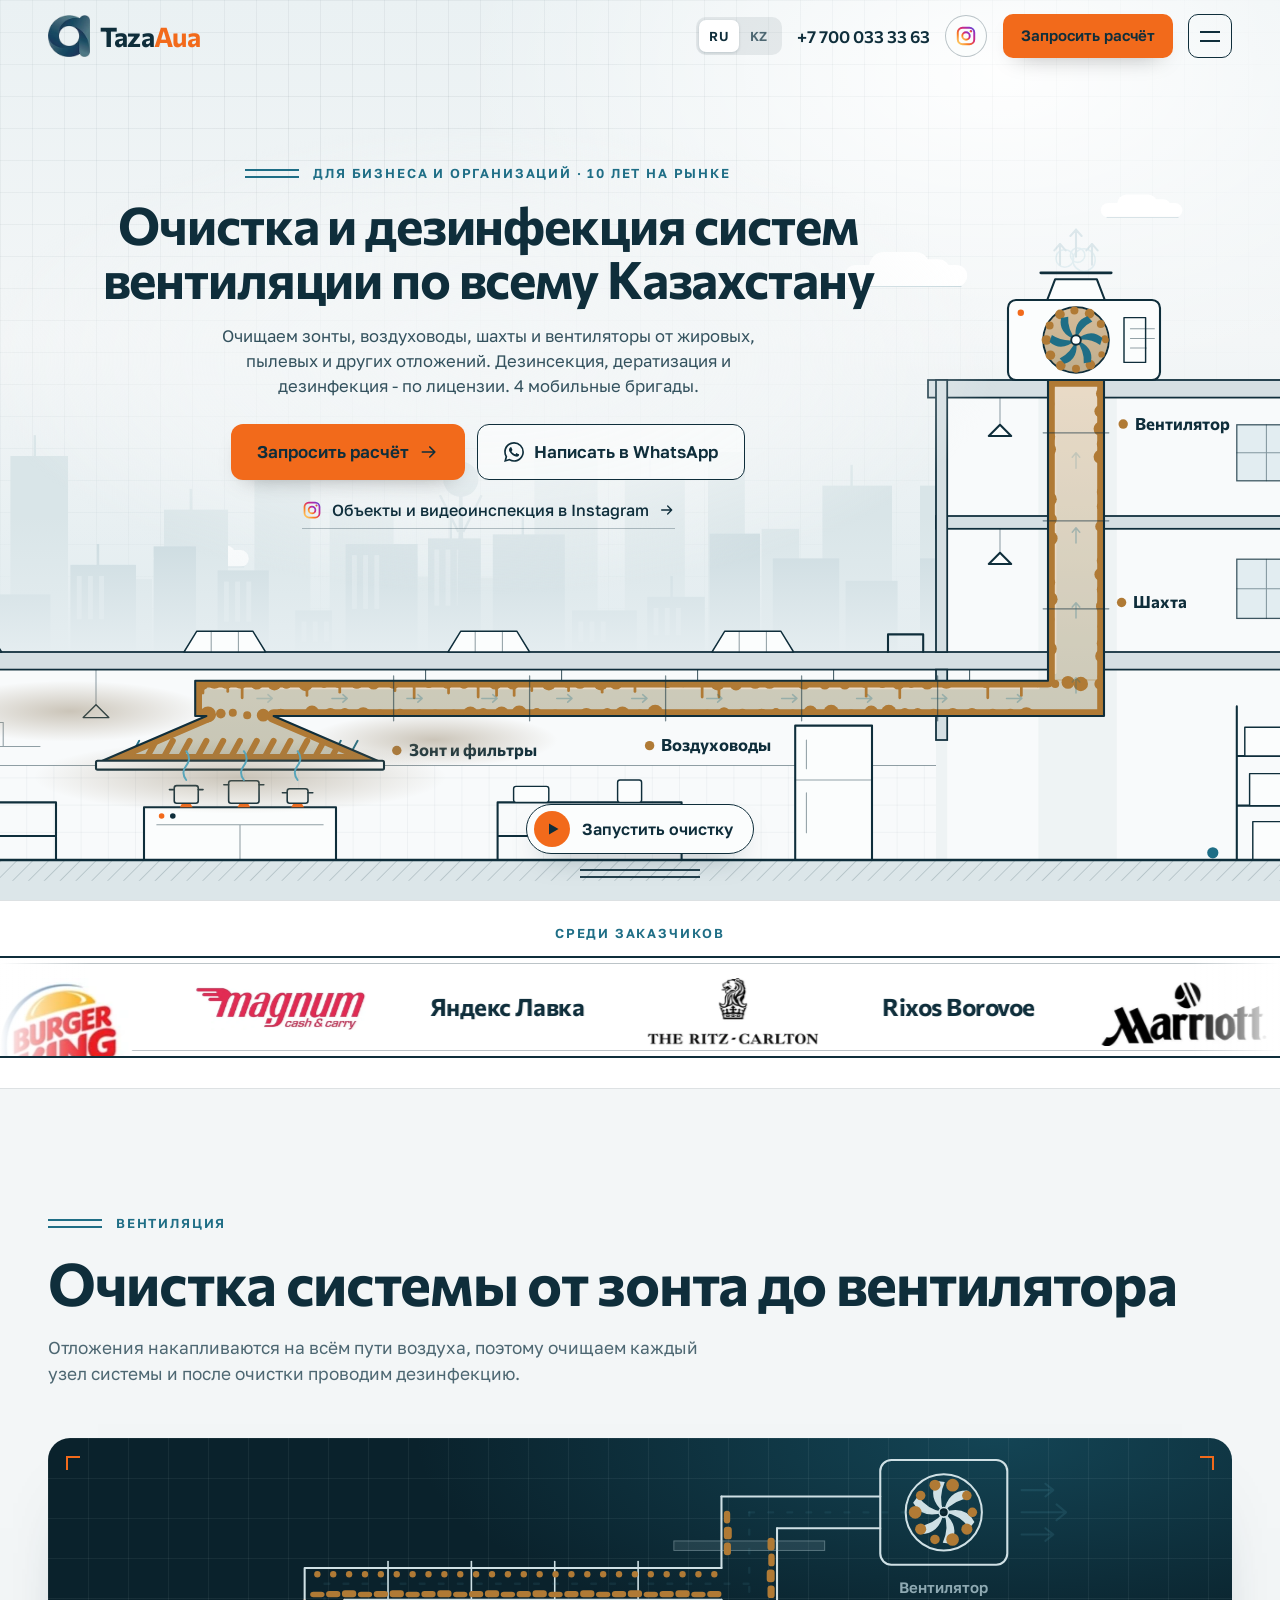
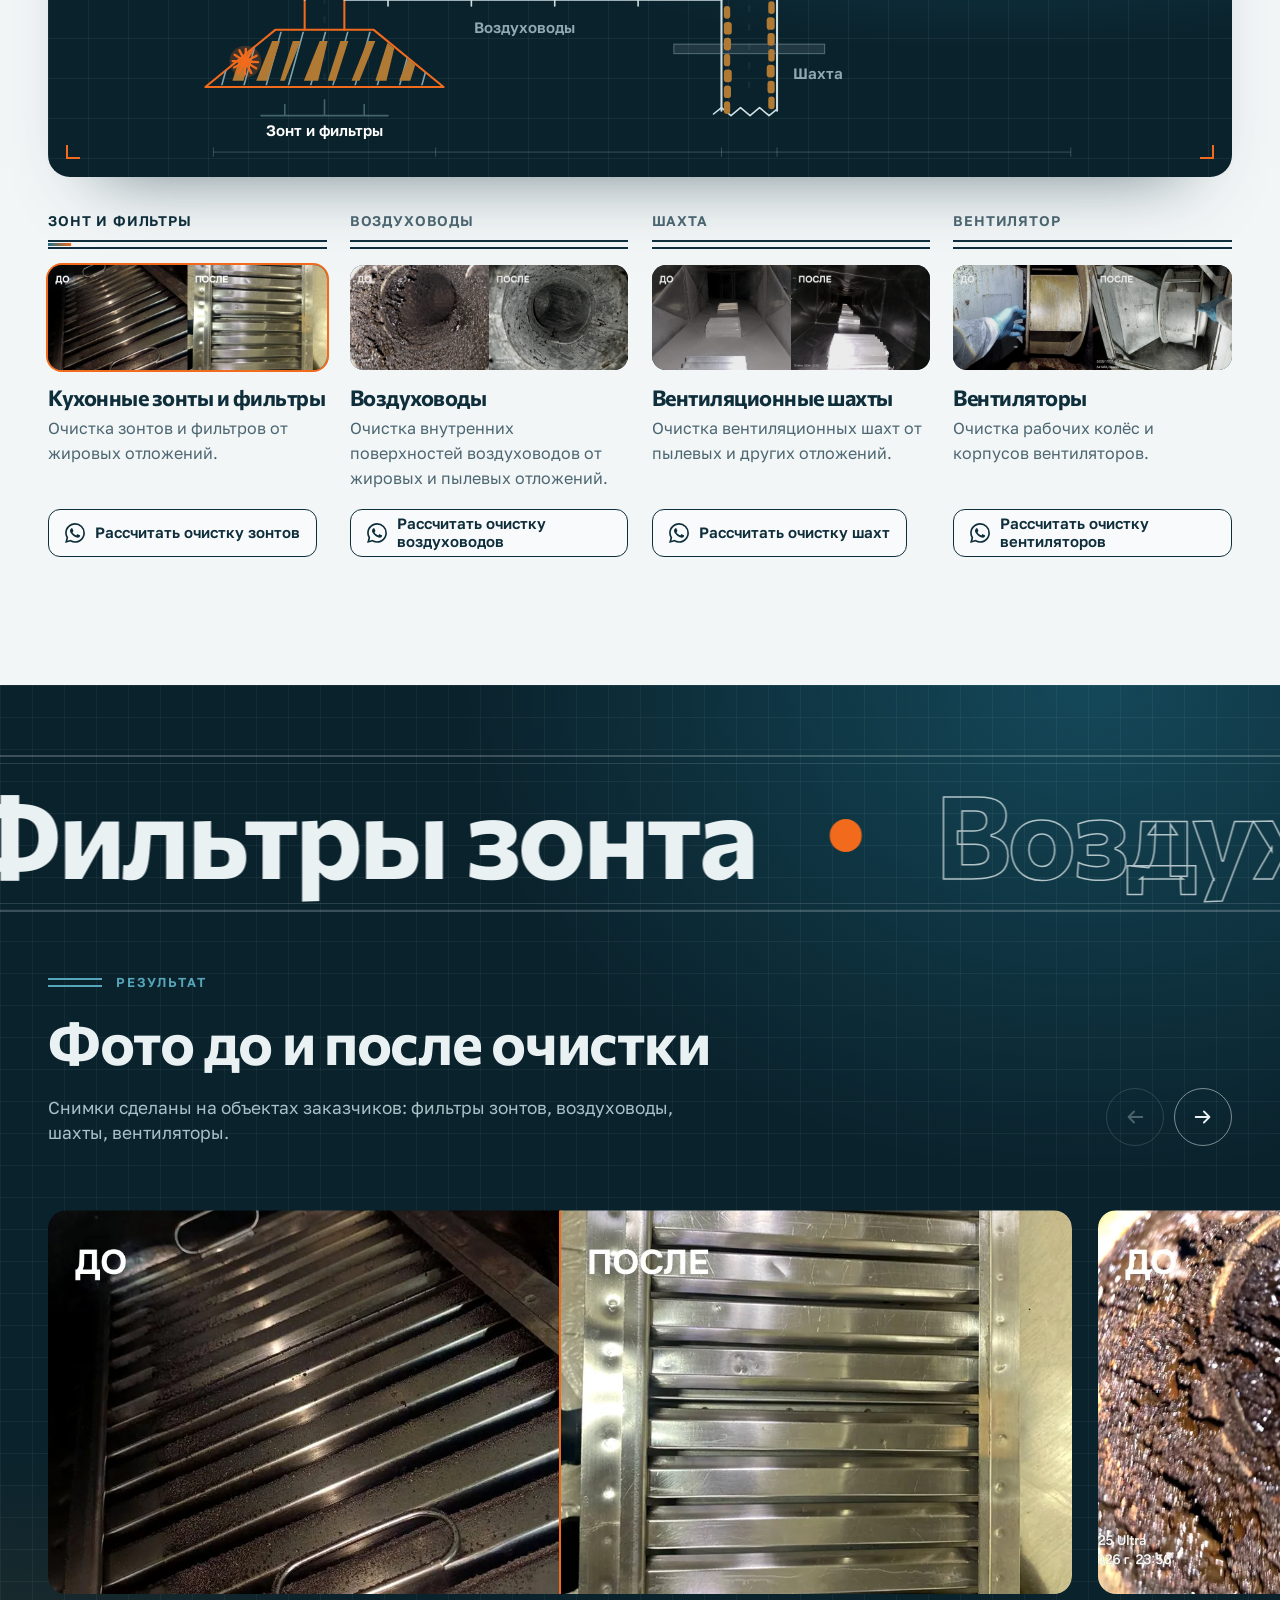
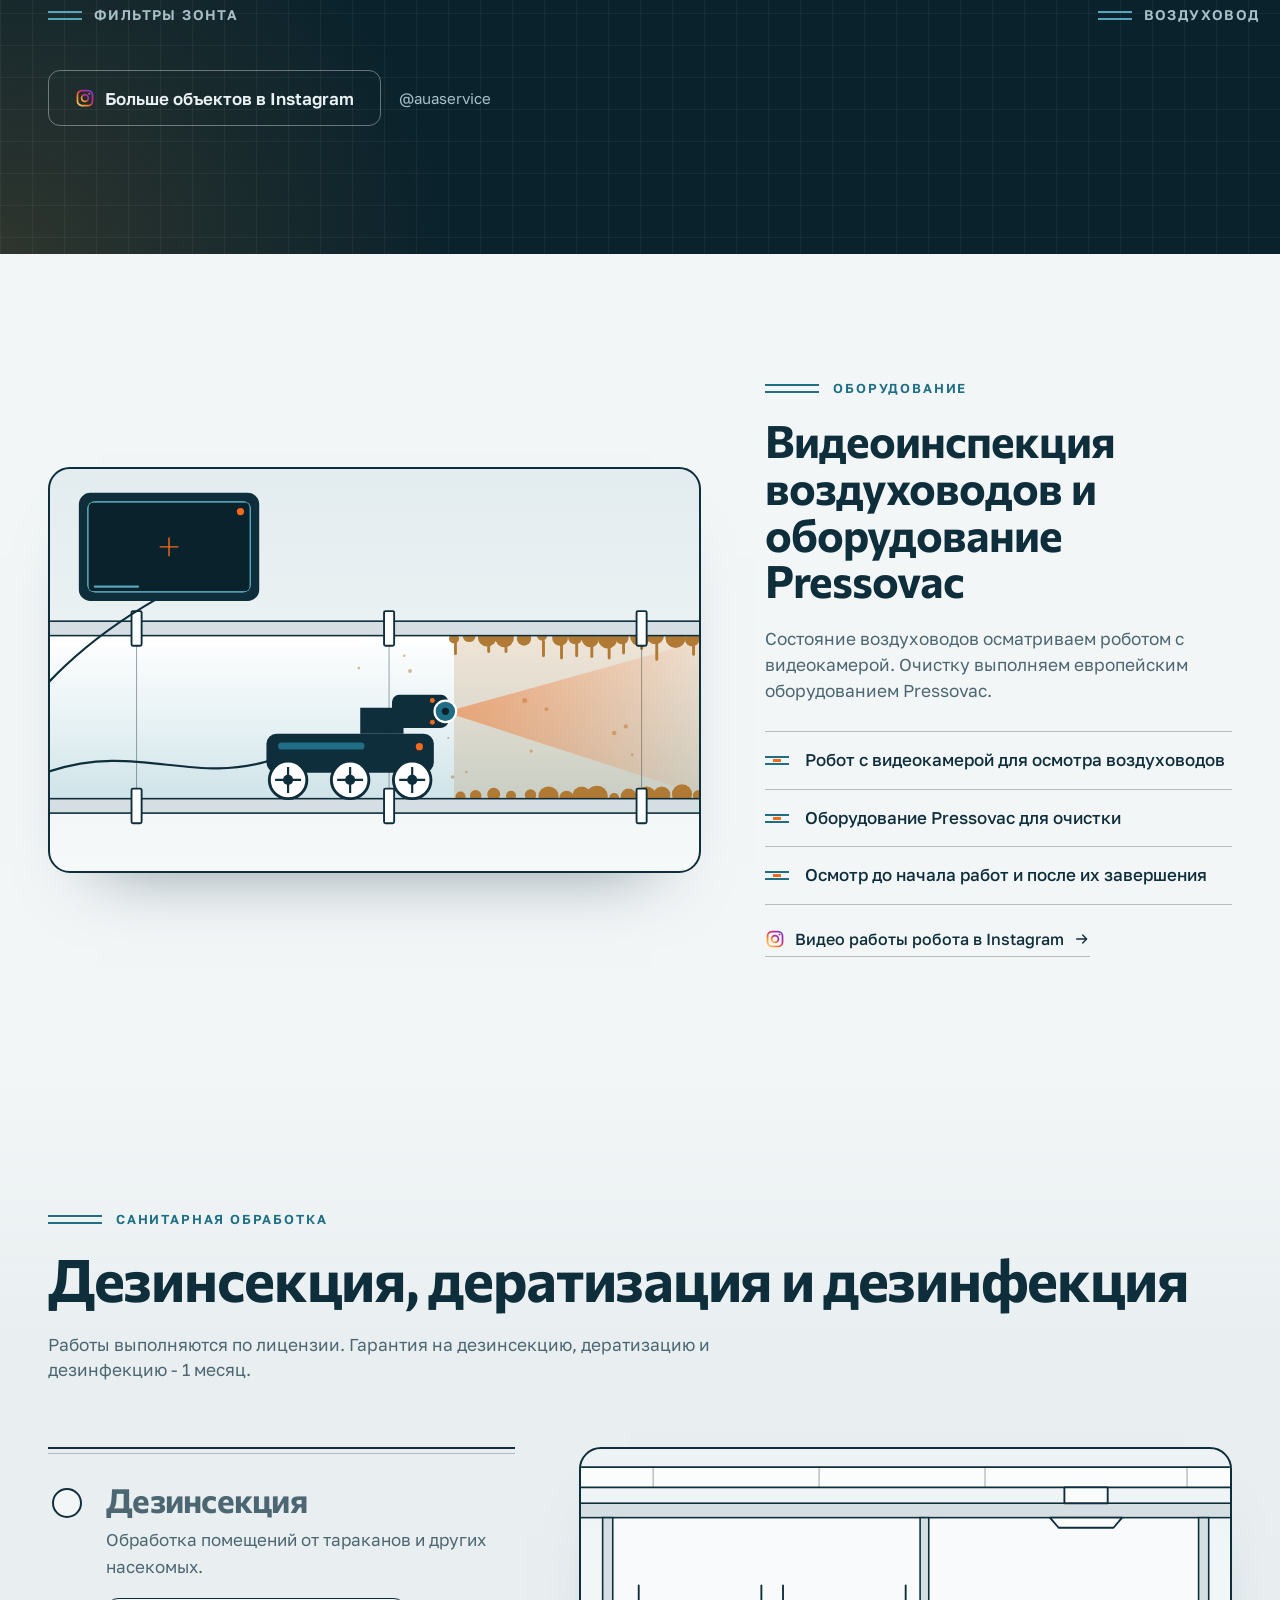
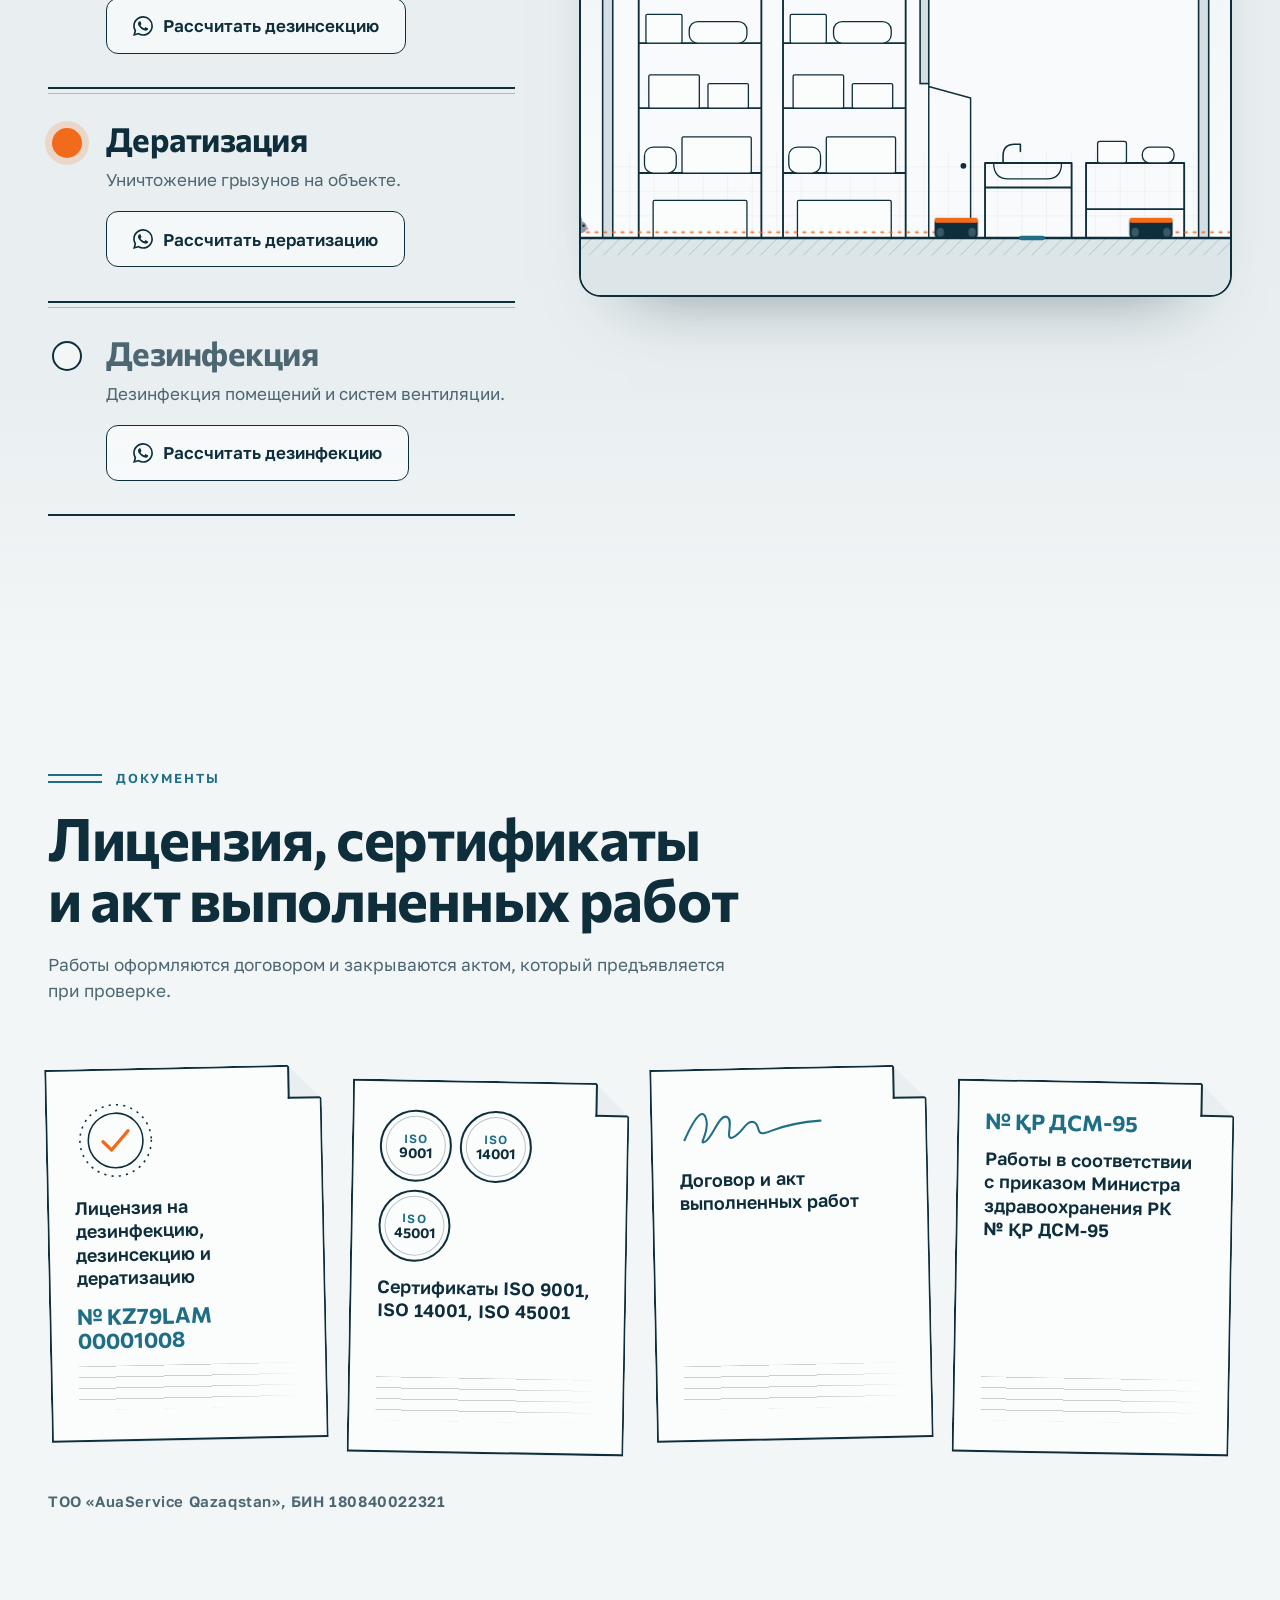
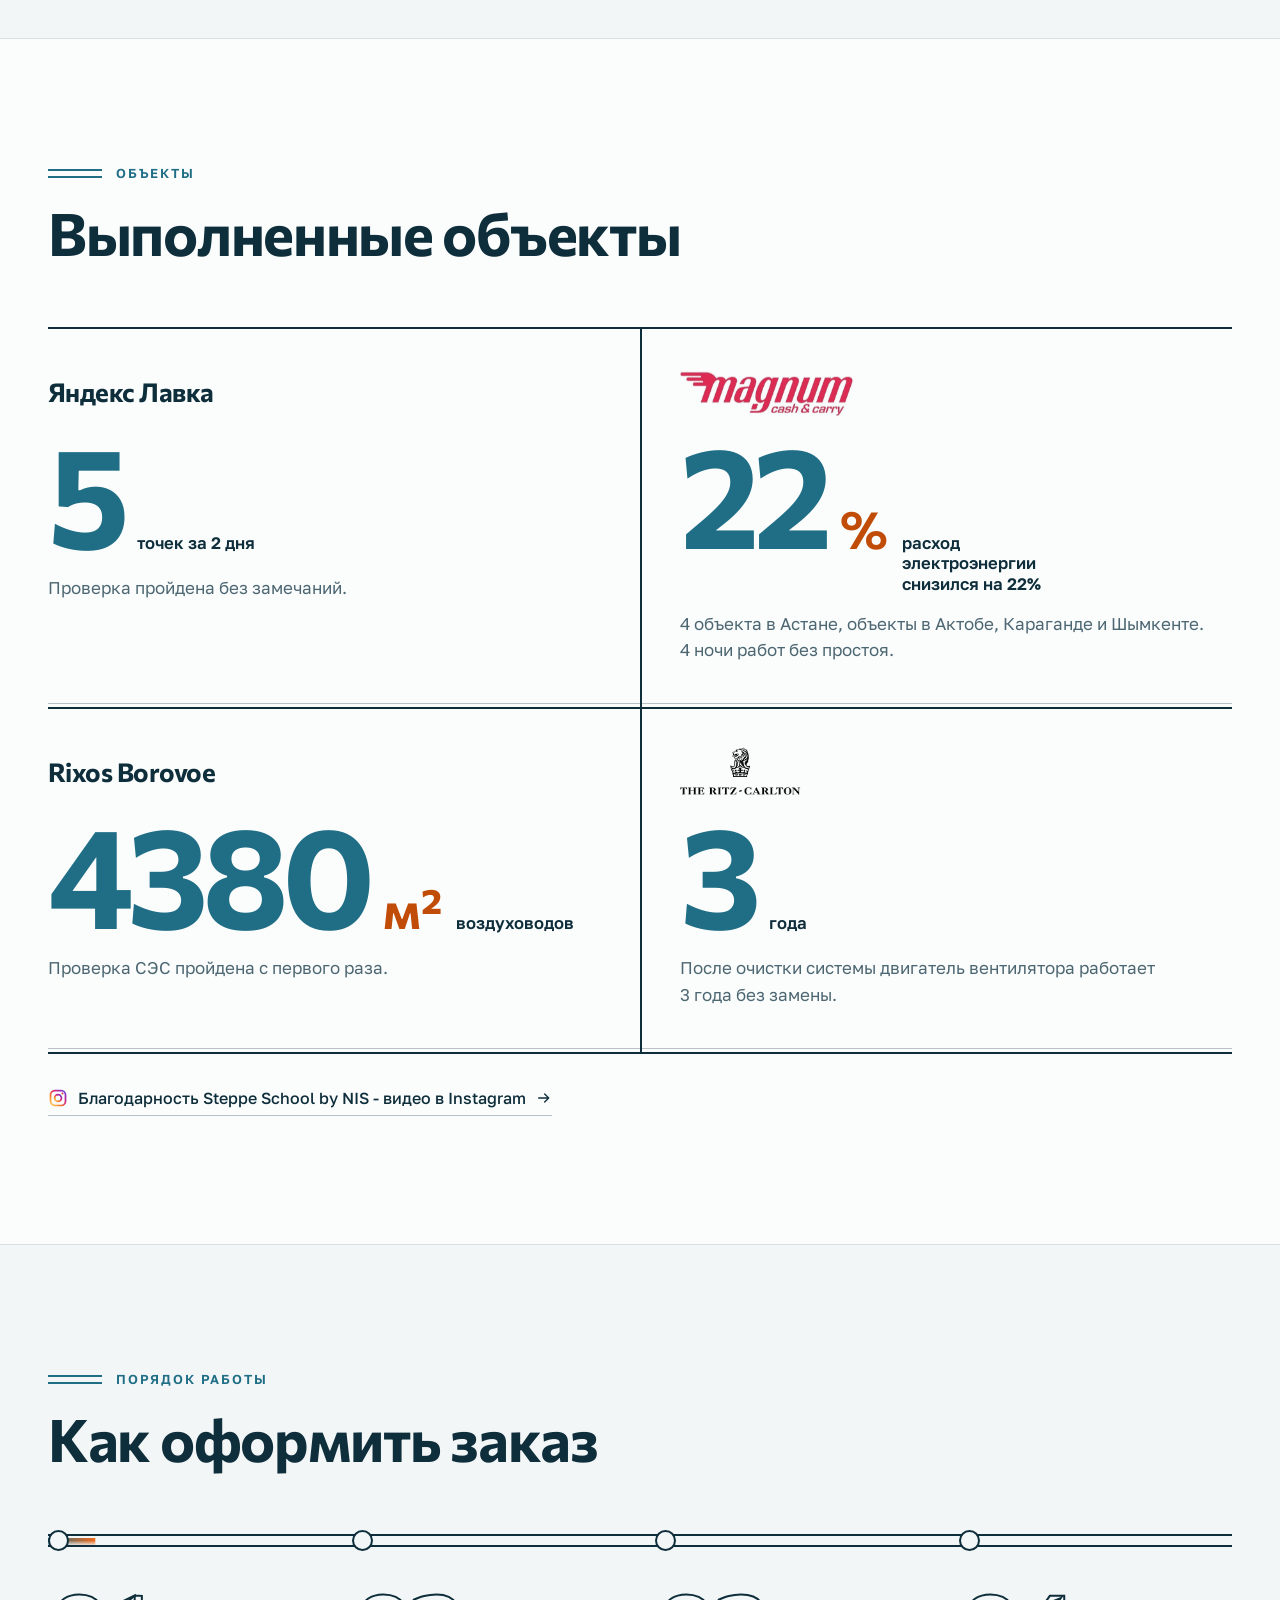
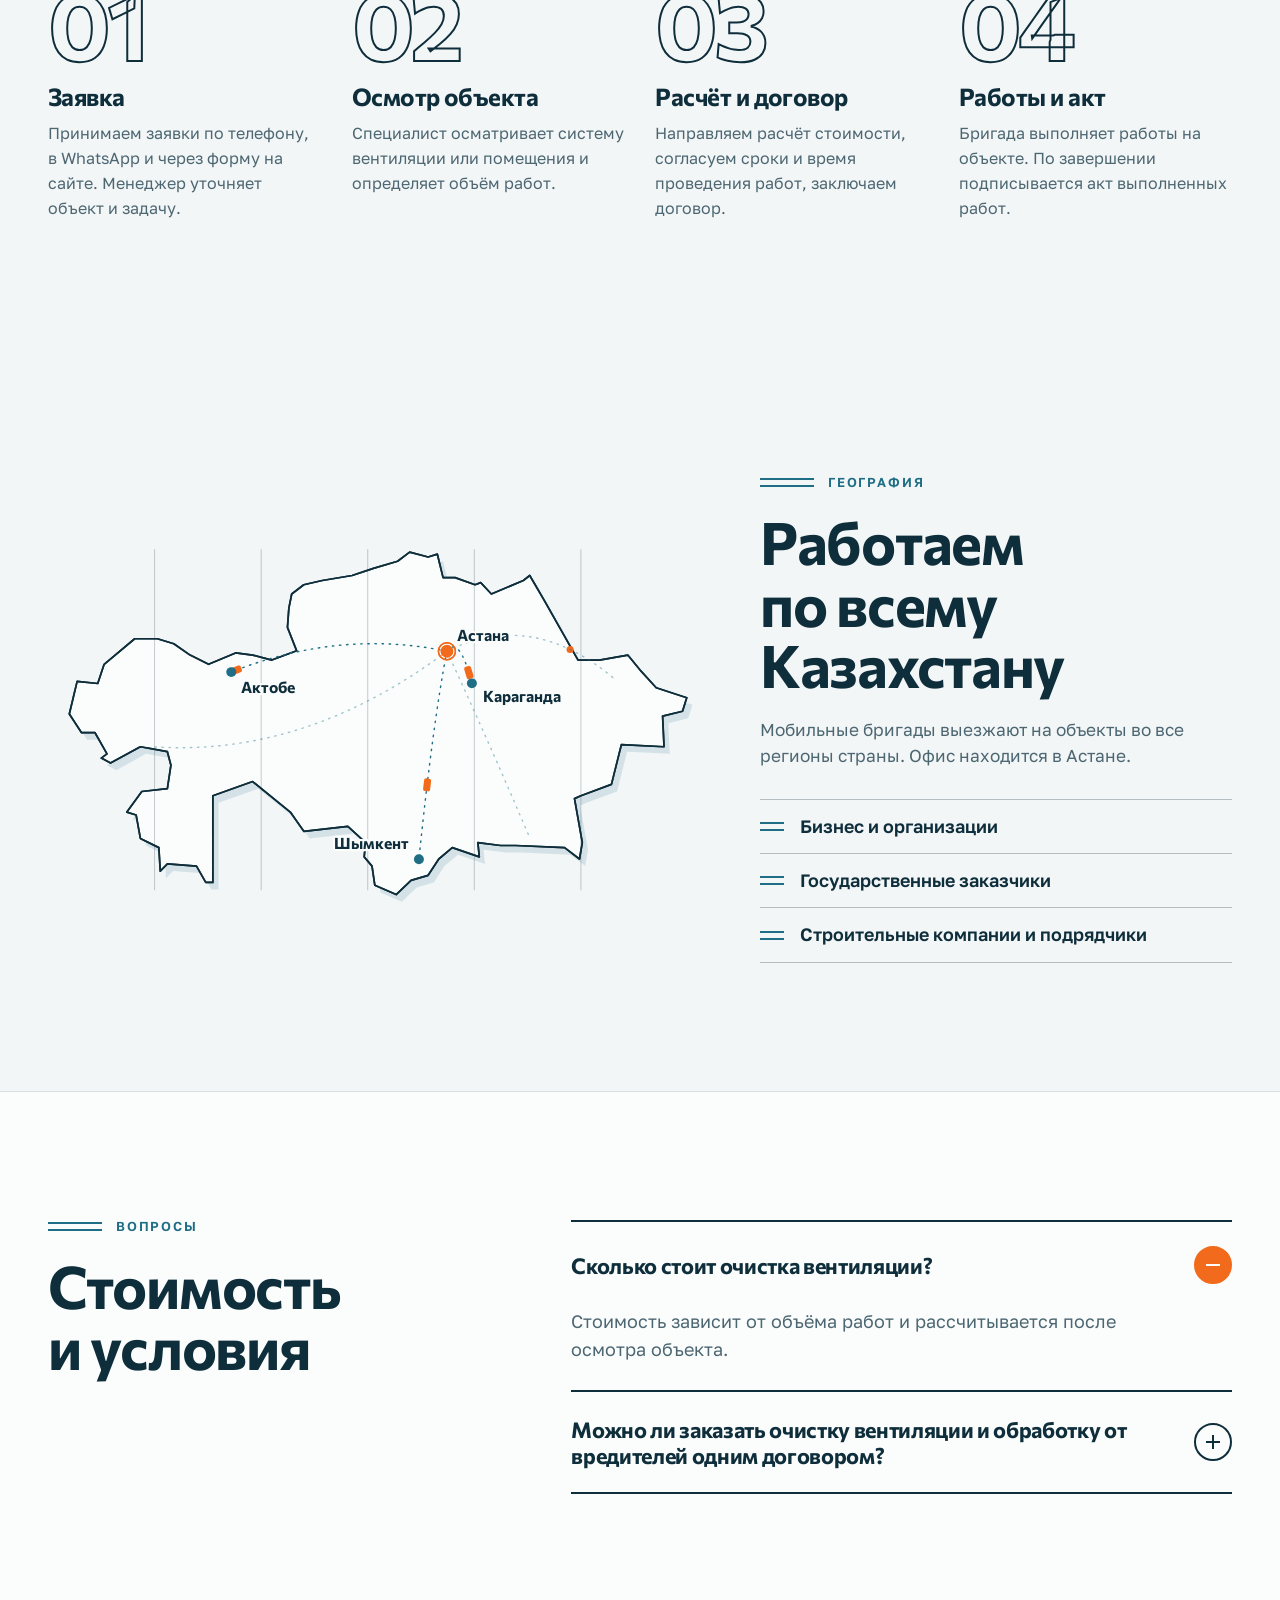
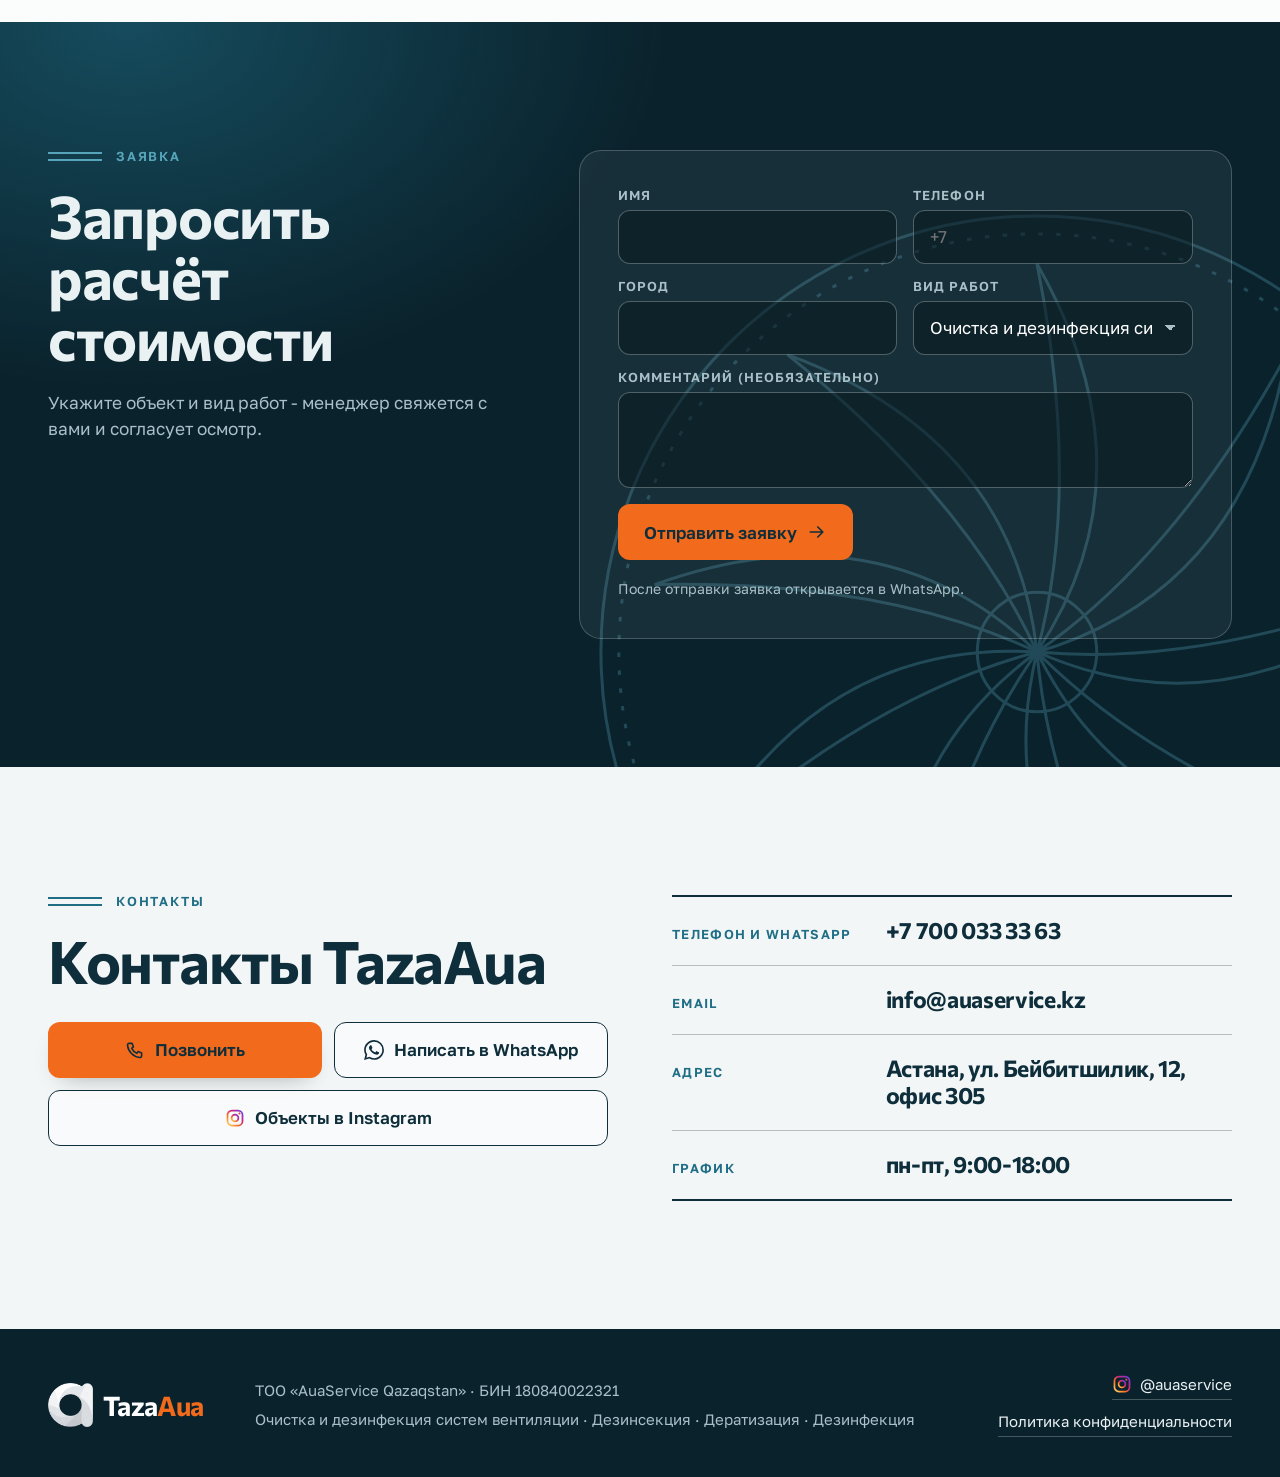
==== commit 2459c848: "Герой: текст в небе между шапкой и крышей, левее здания. Схема вентиляции: ровная шахта и выход, штр" ====
--- a/index.html
+++ b/index.html
@@ -32,7 +32,7 @@
 <link rel="preload" as="font" type="font/woff2" href="assets/fonts/golos-text-cyrillic.woff2" crossorigin>
 <link rel="preload" as="font" type="font/woff2" href="assets/fonts/commissioner-latin.woff2" crossorigin>
 <link rel="preload" as="font" type="font/woff2" href="assets/fonts/golos-text-latin.woff2" crossorigin>
-<link rel="stylesheet" href="styles.css?v=20261111-8">
+<link rel="stylesheet" href="styles.css?v=20261111-9">
 <script>document.documentElement.classList.add('pre');setTimeout(function(){document.documentElement.classList.remove('pre')},1200);</script>
 <script type="application/ld+json">
 {
@@ -510,7 +510,7 @@
 <script>
 /* скрипты сцены грузятся после первой отрисовки: текст героя показывается сразу */
 (function () {
-  var L = ['assets/vendor/gsap.min.js', 'assets/vendor/ScrollTrigger.min.js', 'assets/vendor/SplitText.min.js', 'assets/vendor/lenis.min.js', 'script.js?v=20261111-8'];
+  var L = ['assets/vendor/gsap.min.js', 'assets/vendor/ScrollTrigger.min.js', 'assets/vendor/SplitText.min.js', 'assets/vendor/lenis.min.js', 'script.js?v=20261111-9'];
   function go() { L.forEach(function (u) { var s = document.createElement('script'); s.src = u; s.async = false; document.body.appendChild(s); }); }
   requestAnimationFrame(function () { setTimeout(go, 0); });
 })();
--- a/styles.css
+++ b/styles.css
@@ -207,9 +207,9 @@
 /* схема узлов: тёмный монтажный лист, очистка идёт сама по кругу */
 .vnt{position:relative}
 .tour-a{position:absolute;left:0;top:0;width:1px;height:1px}
-.vnt-board{position:relative;aspect-ratio:3/1;border-radius:22px;overflow:hidden;background:radial-gradient(70% 90% at 80% 0%,rgba(31,110,134,.45),transparent 70%),var(--ink2);box-shadow:0 40px 70px -50px rgba(15,46,59,.7)}
+.vnt-board{position:relative;aspect-ratio:3.5/1;border-radius:22px;overflow:hidden;background:radial-gradient(70% 90% at 80% 0%,rgba(31,110,134,.45),transparent 70%),var(--ink2);box-shadow:0 40px 70px -50px rgba(15,46,59,.7)}
 .vnt-board::before{content:"";position:absolute;inset:0;background:linear-gradient(rgba(233,241,243,.06) 1px,transparent 1px) 0 0/40px 40px,linear-gradient(90deg,rgba(233,241,243,.06) 1px,transparent 1px) 0 0/40px 40px}
-.vnt-scheme{position:absolute;inset:5% 3%}
+.vnt-scheme{position:absolute;inset:4% 3%}
 .vnt-scheme svg{width:100%;height:100%;overflow:visible}
 .vs .vs-ln{fill:none;stroke:#CFE0E5;stroke-width:2.6;stroke-linejoin:round;stroke-linecap:round;transition:stroke .5s var(--ease)}
 .vs .vs-th{fill:none;stroke:#7FA3AE;stroke-width:2;stroke-linecap:round}
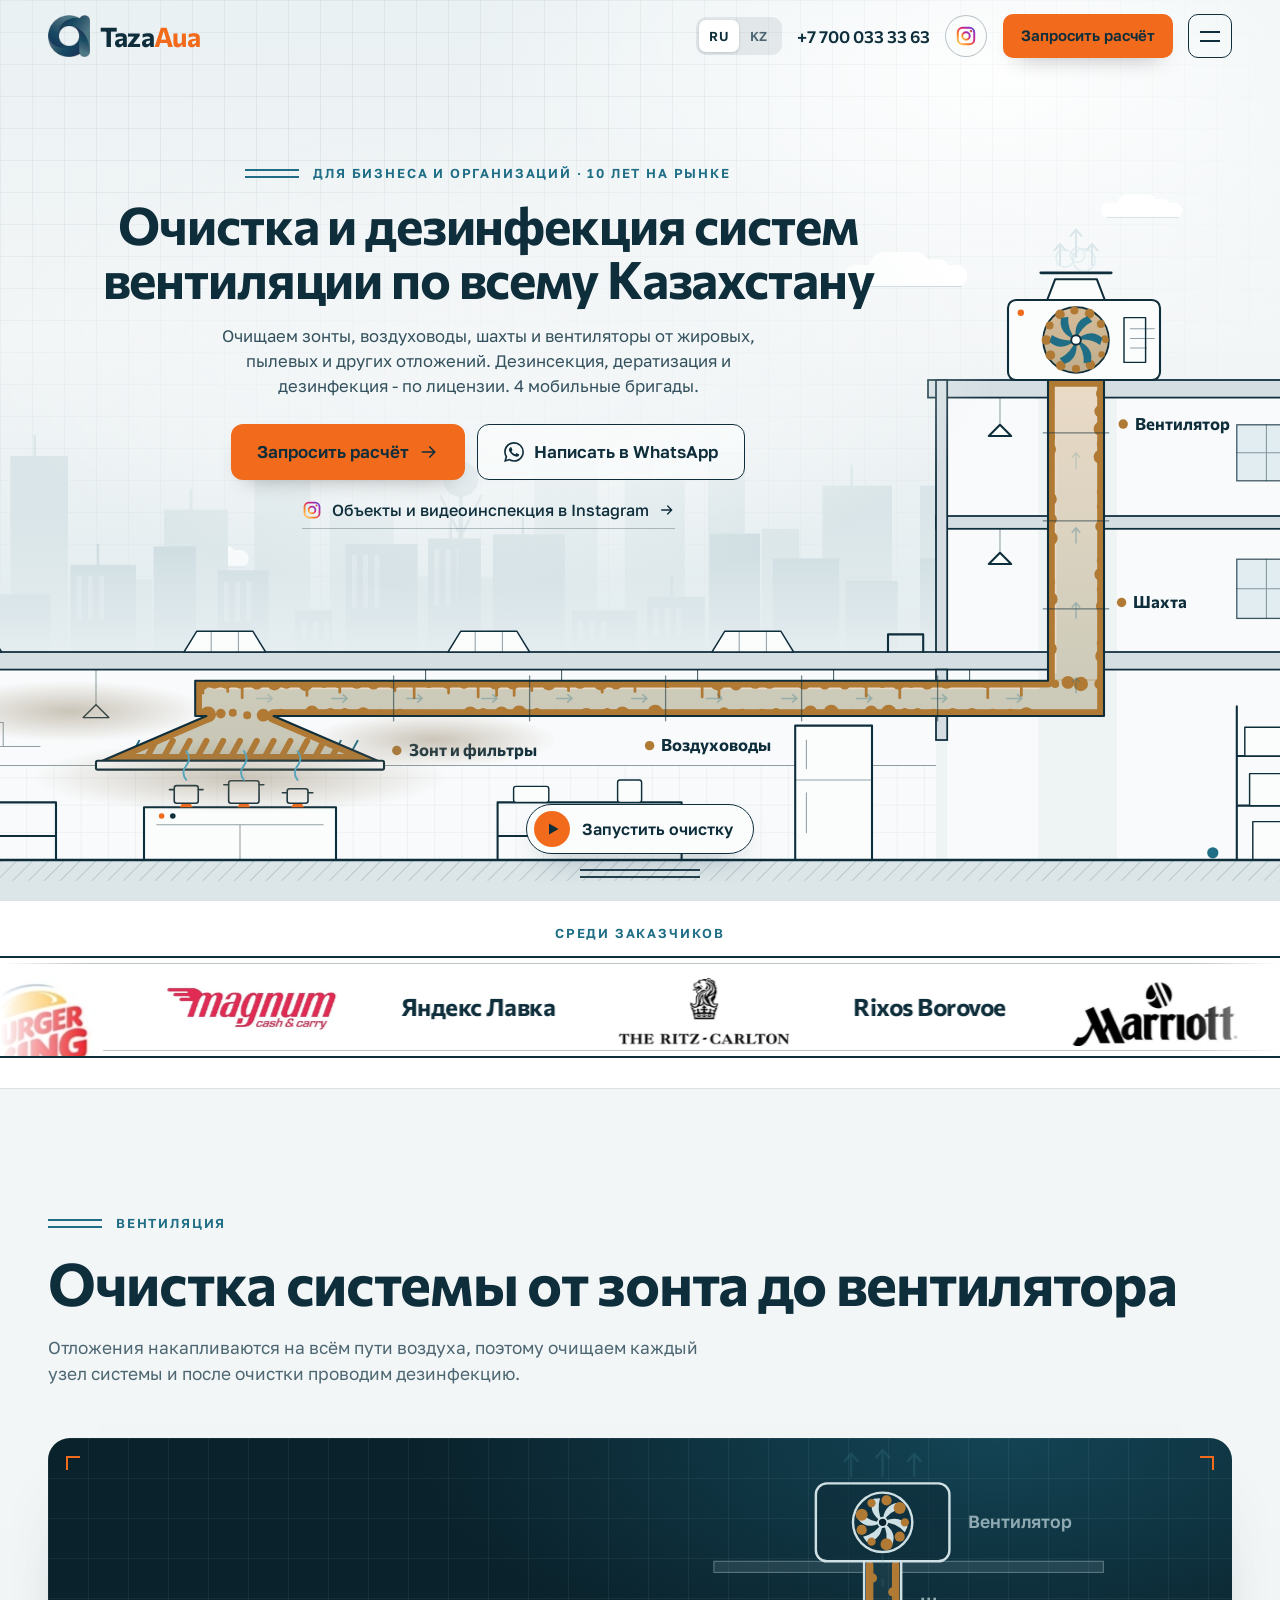
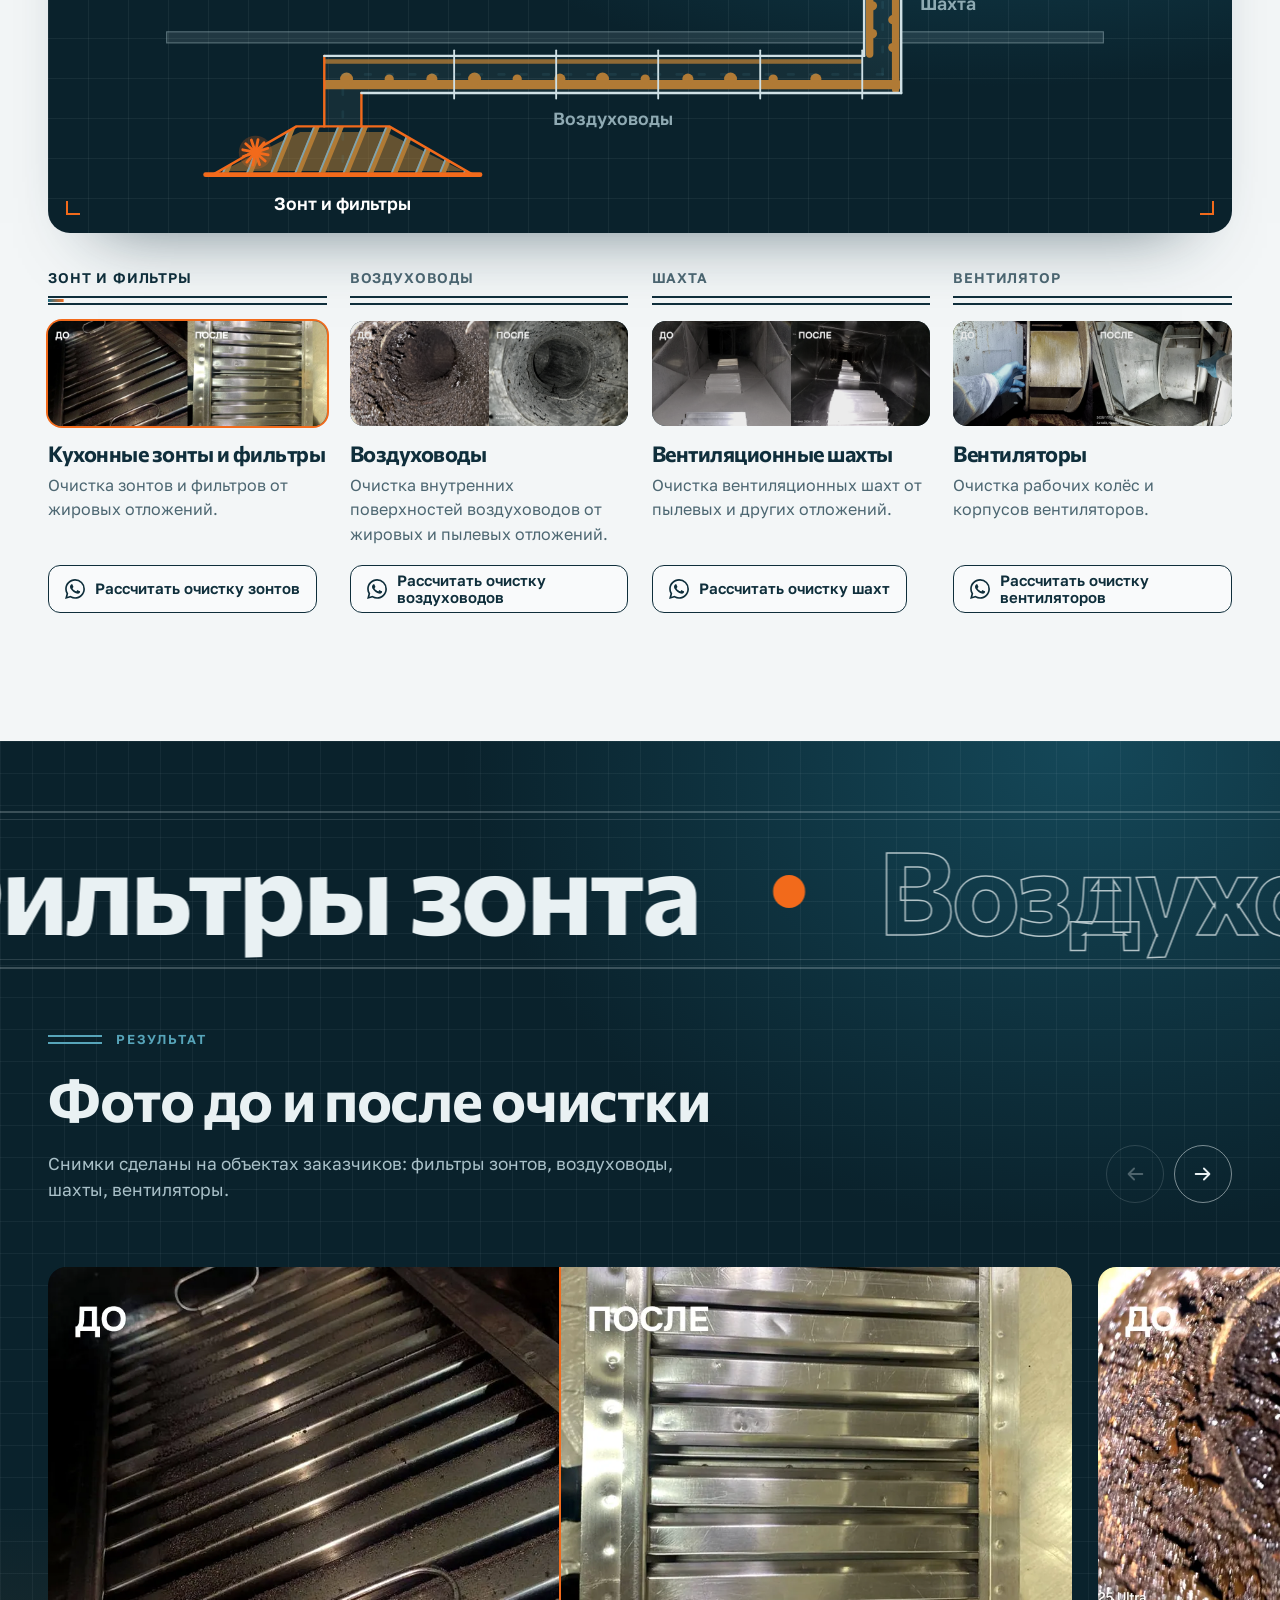
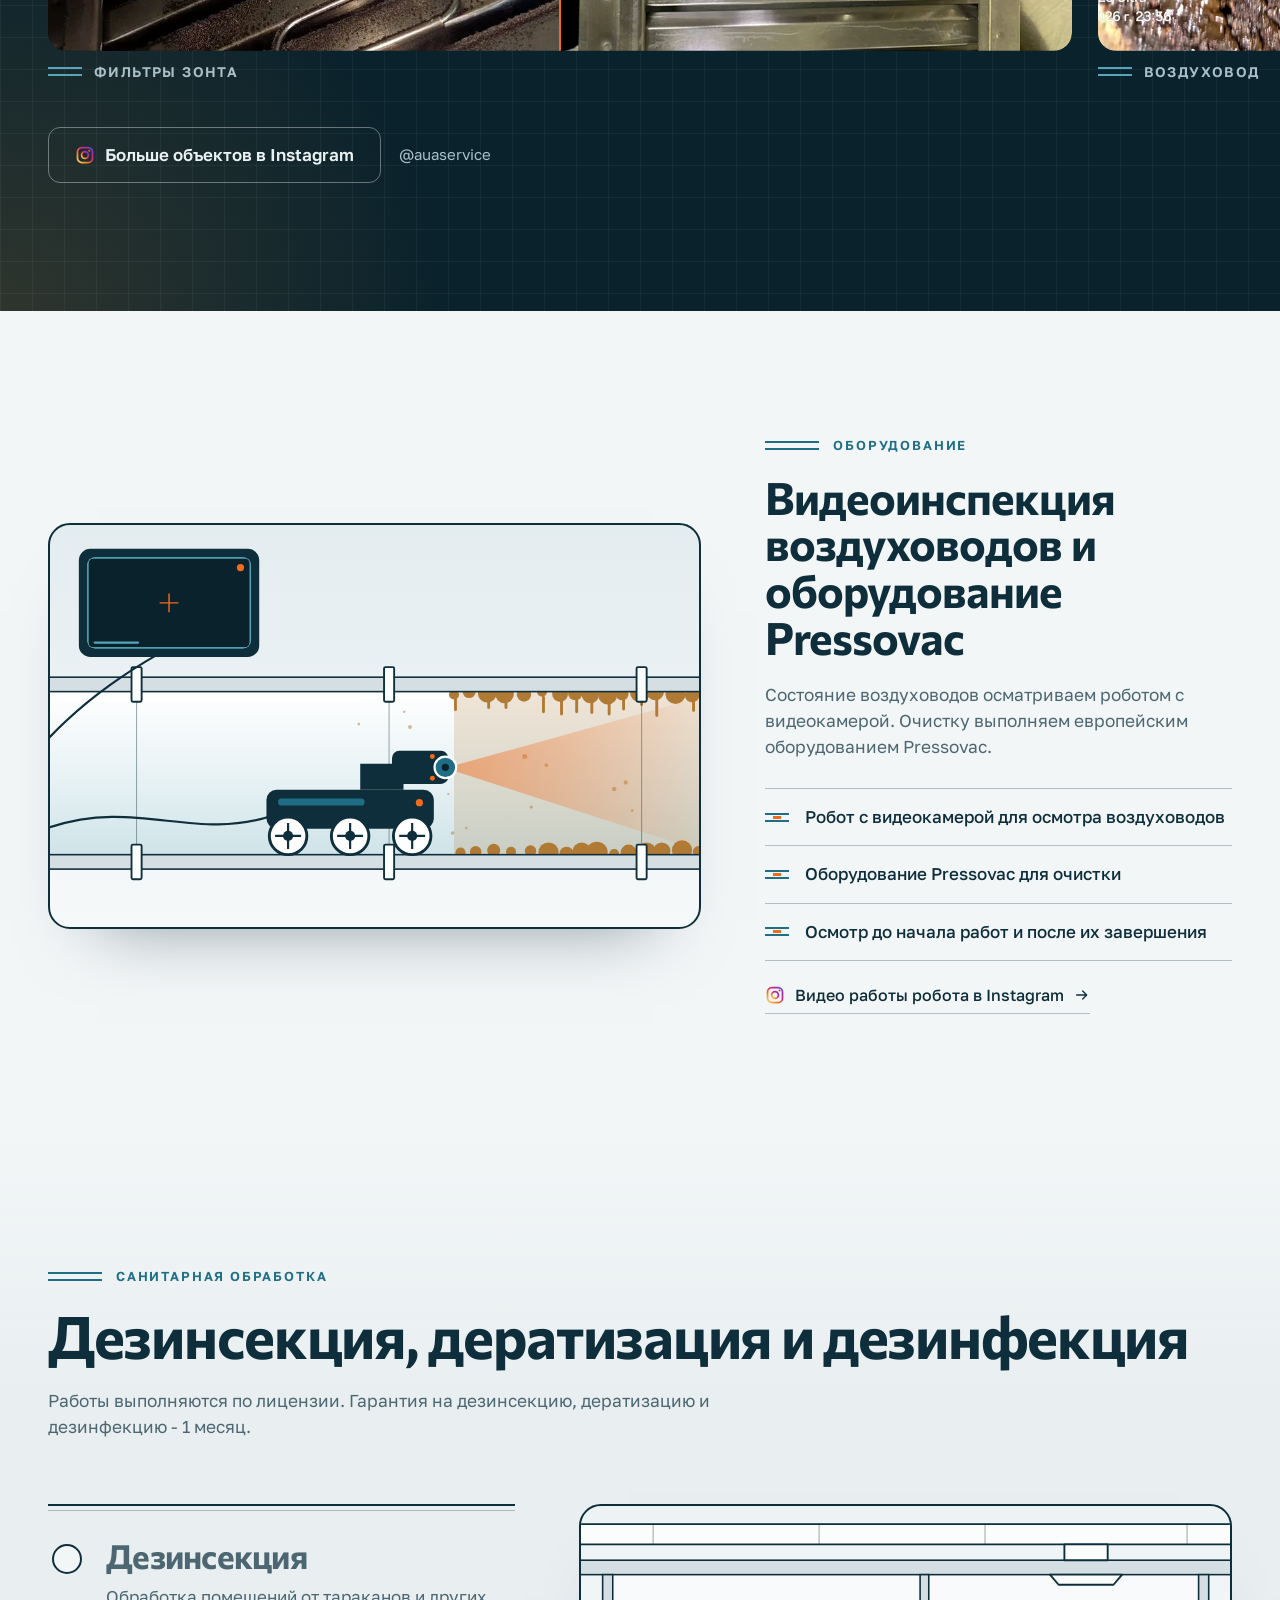
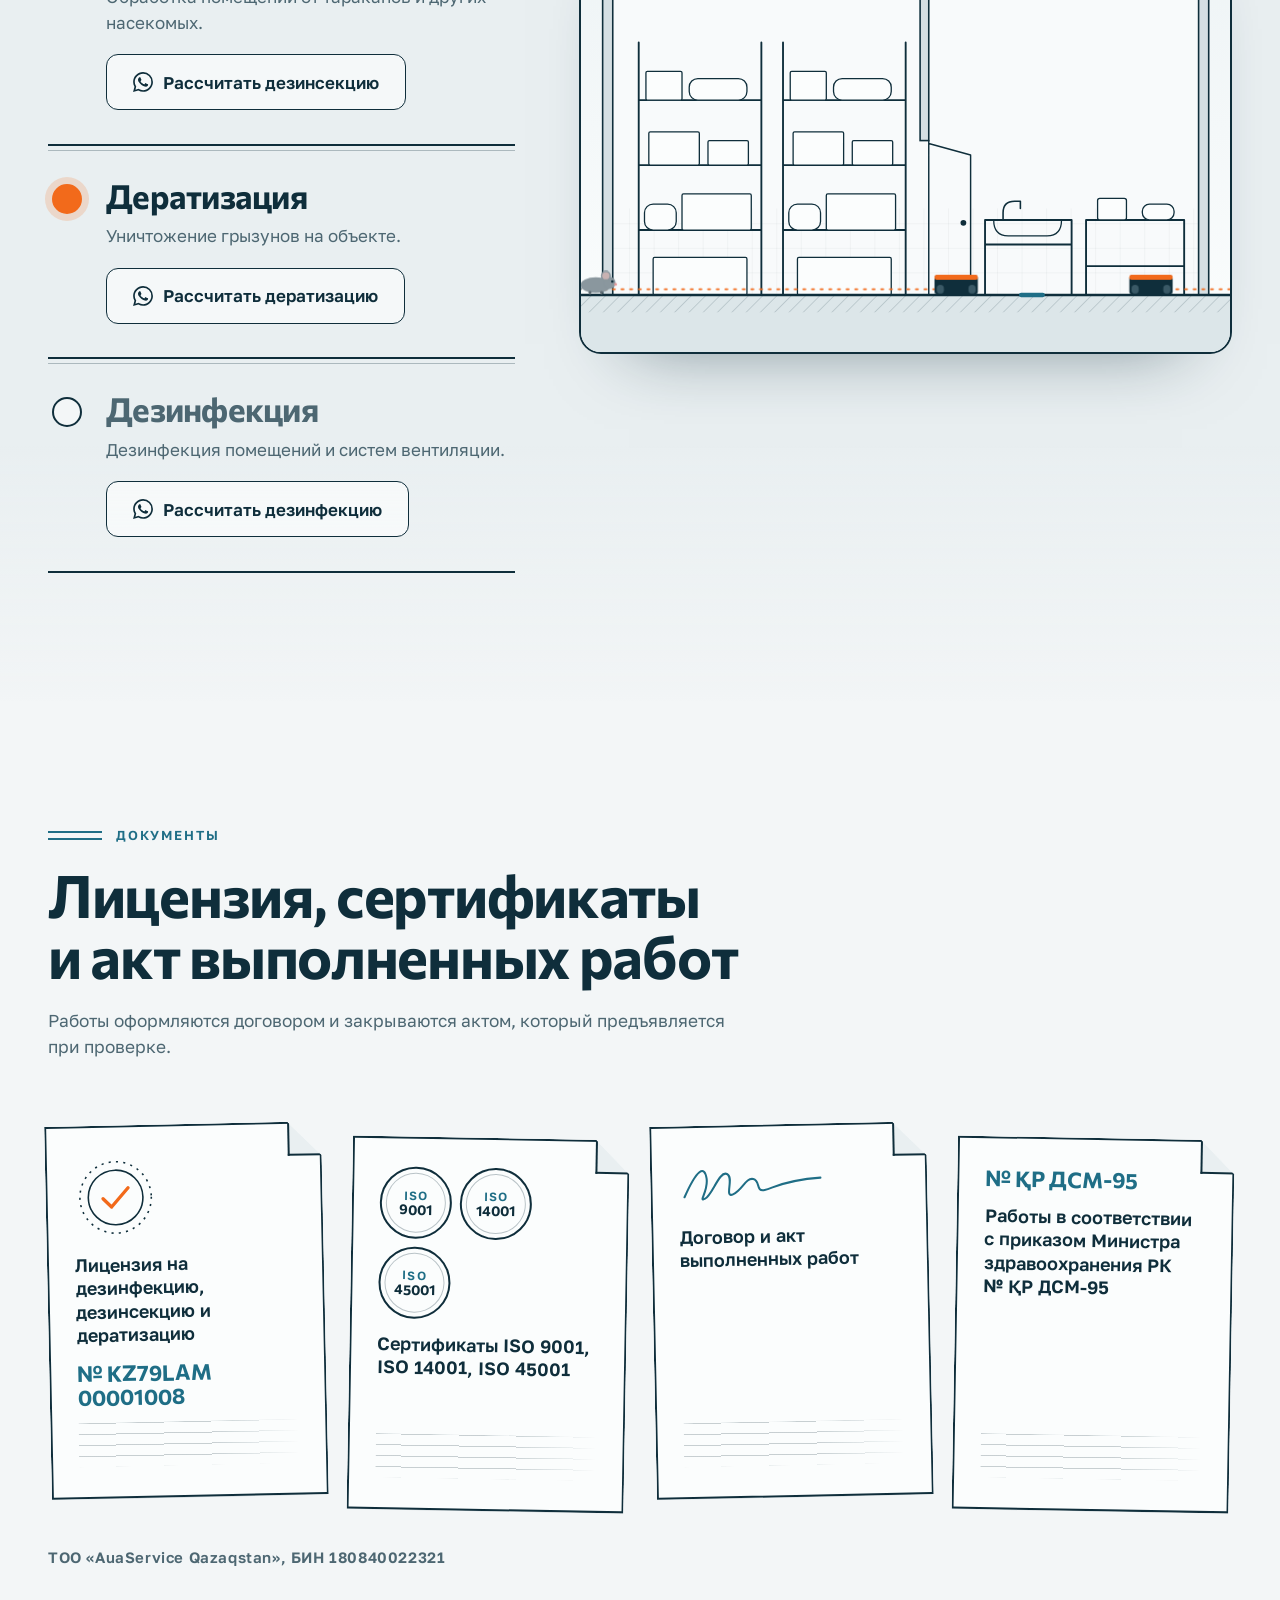
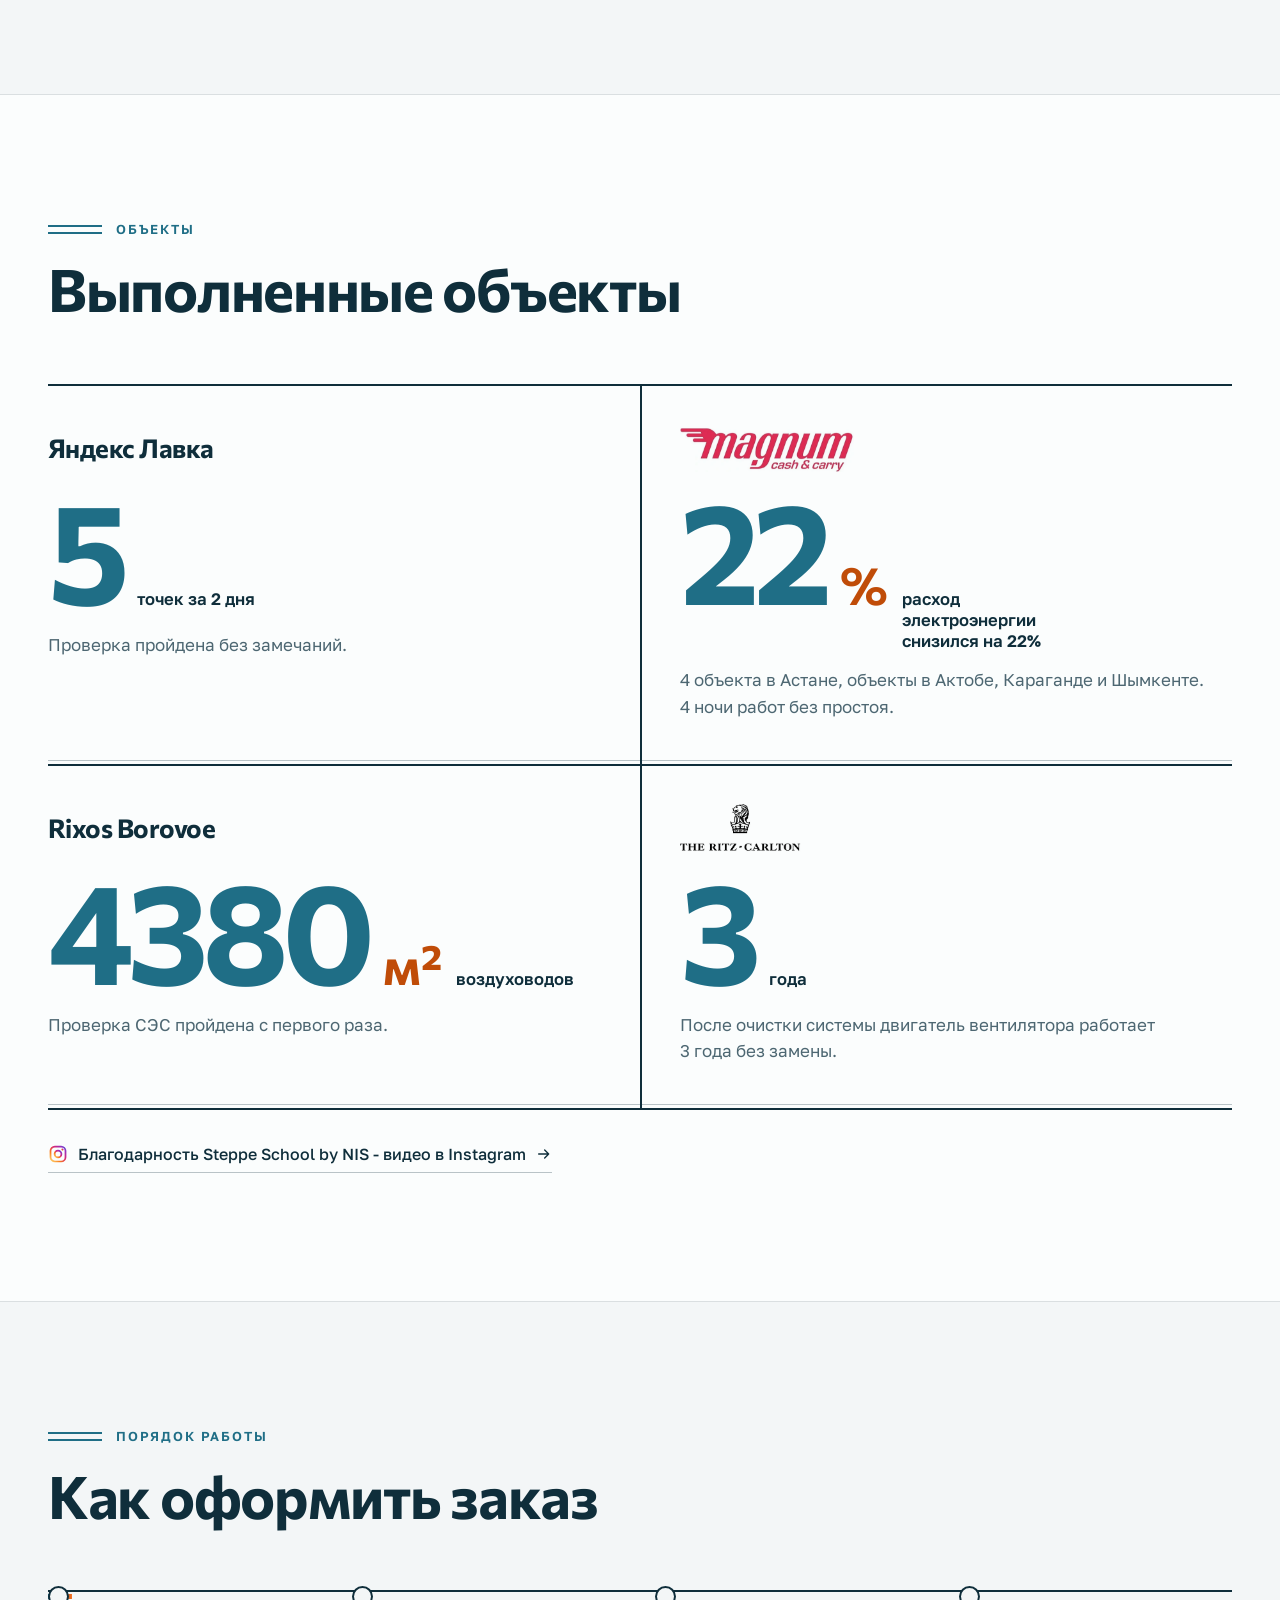
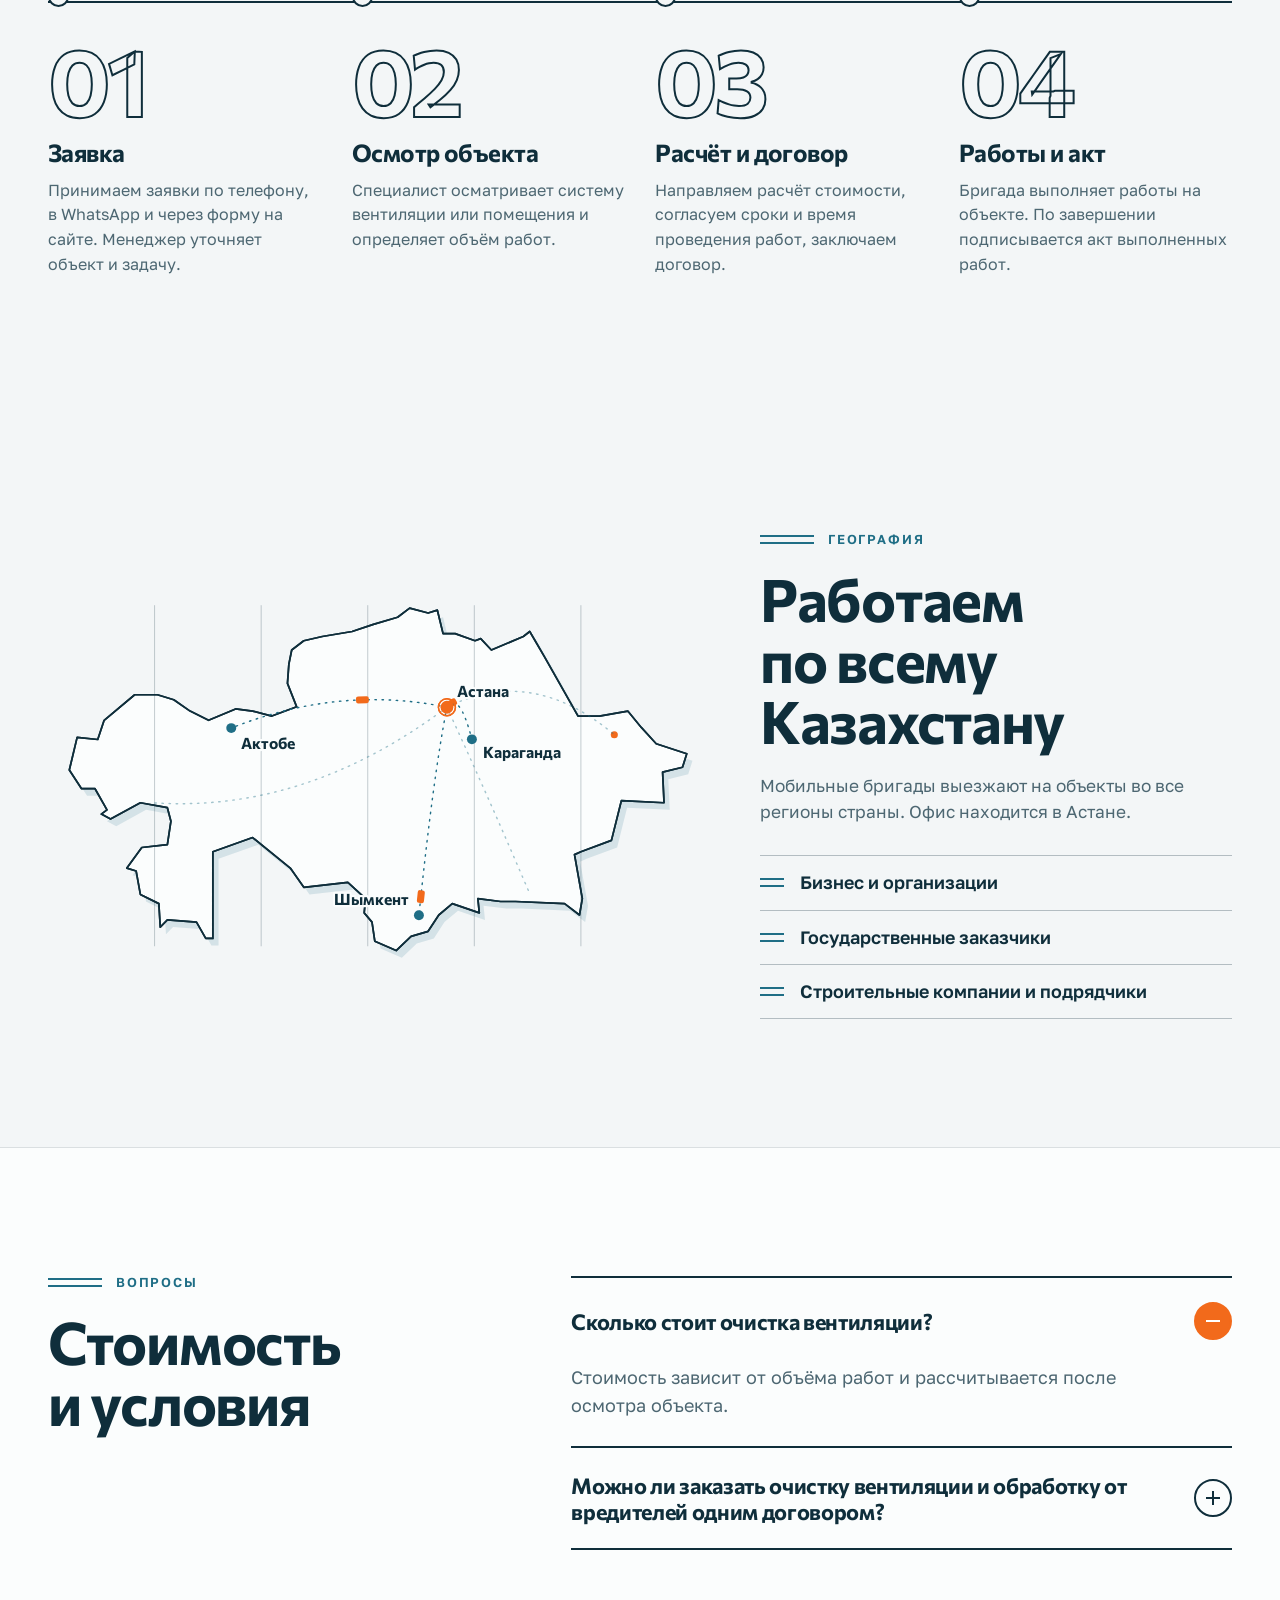
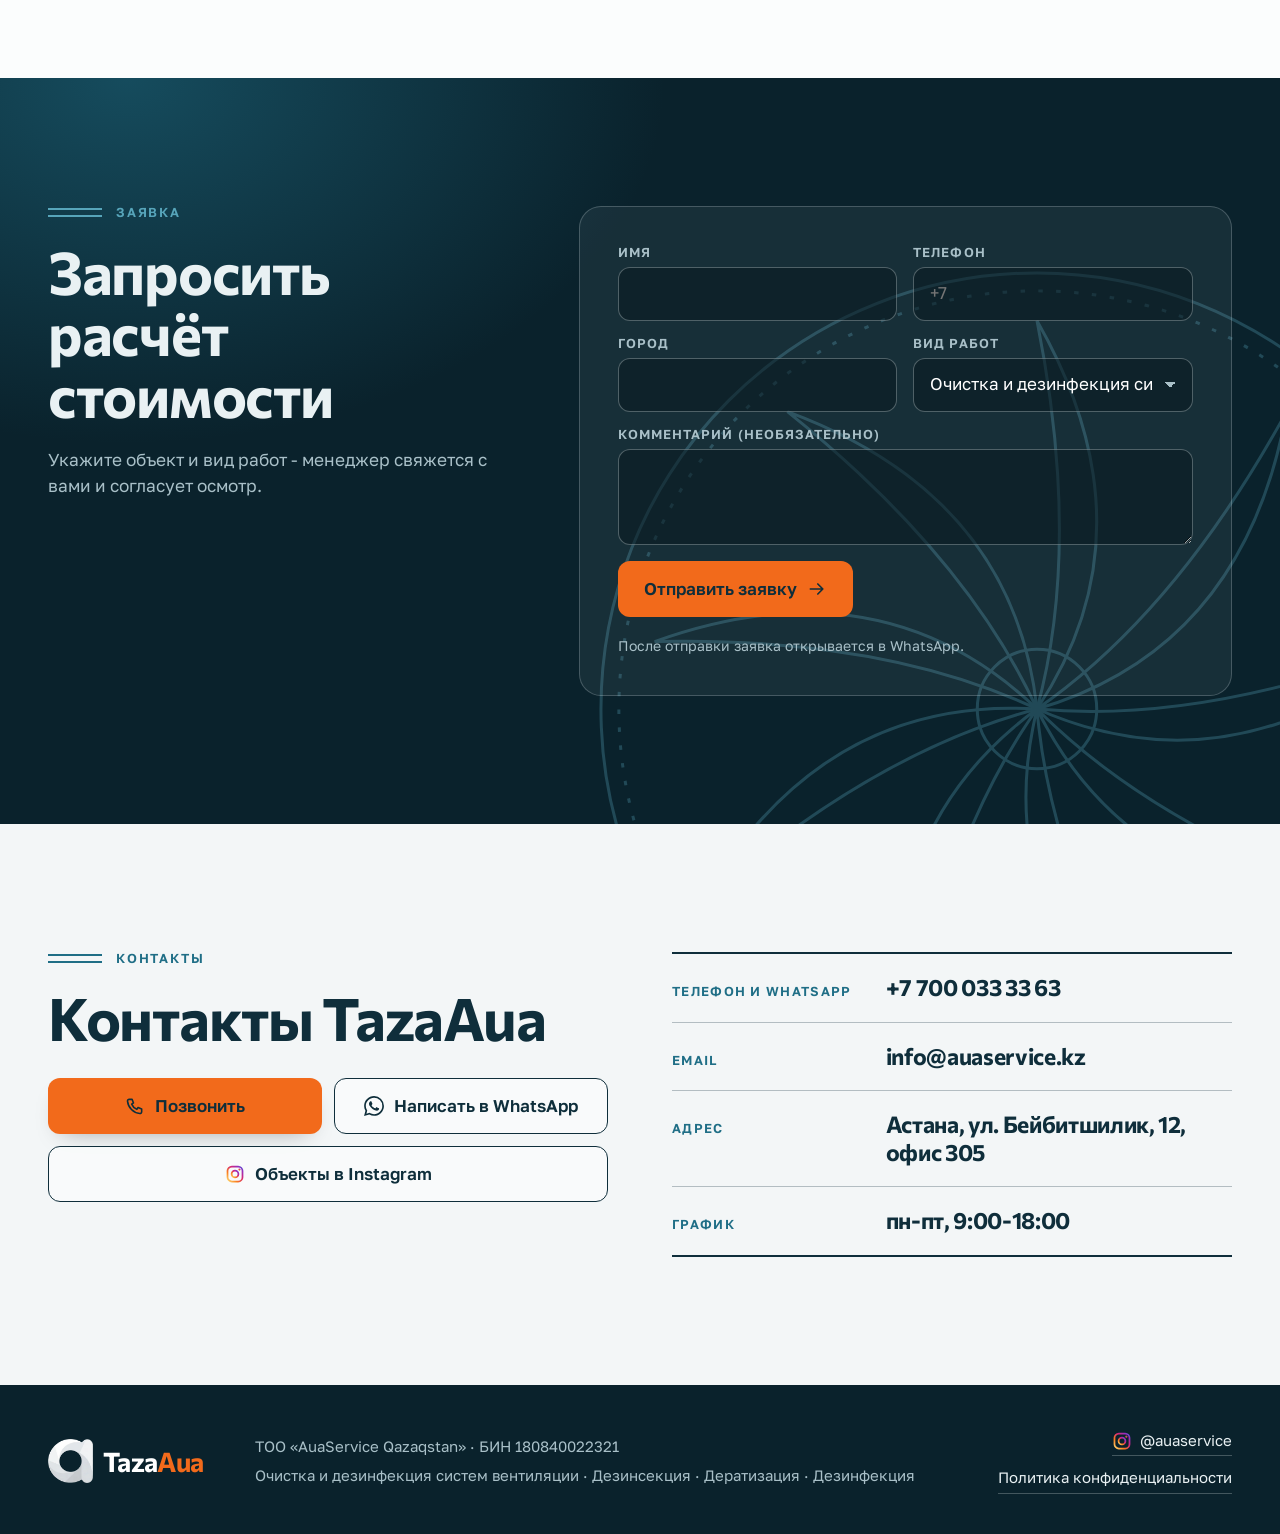
==== commit 638d00d9: "Схема вентиляции перерисована: одна труба с ровными коленами, вентилятор на шахте, слой жира стирает" ====
--- a/index.html
+++ b/index.html
@@ -32,7 +32,7 @@
 <link rel="preload" as="font" type="font/woff2" href="assets/fonts/golos-text-cyrillic.woff2" crossorigin>
 <link rel="preload" as="font" type="font/woff2" href="assets/fonts/commissioner-latin.woff2" crossorigin>
 <link rel="preload" as="font" type="font/woff2" href="assets/fonts/golos-text-latin.woff2" crossorigin>
-<link rel="stylesheet" href="styles.css?v=20261111-9">
+<link rel="stylesheet" href="styles.css?v=20261111-11">
 <script>document.documentElement.classList.add('pre');setTimeout(function(){document.documentElement.classList.remove('pre')},1200);</script>
 <script type="application/ld+json">
 {
@@ -510,7 +510,7 @@
 <script>
 /* скрипты сцены грузятся после первой отрисовки: текст героя показывается сразу */
 (function () {
-  var L = ['assets/vendor/gsap.min.js', 'assets/vendor/ScrollTrigger.min.js', 'assets/vendor/SplitText.min.js', 'assets/vendor/lenis.min.js', 'script.js?v=20261111-9'];
+  var L = ['assets/vendor/gsap.min.js', 'assets/vendor/ScrollTrigger.min.js', 'assets/vendor/SplitText.min.js', 'assets/vendor/lenis.min.js', 'script.js?v=20261111-11'];
   function go() { L.forEach(function (u) { var s = document.createElement('script'); s.src = u; s.async = false; document.body.appendChild(s); }); }
   requestAnimationFrame(function () { setTimeout(go, 0); });
 })();
--- a/styles.css
+++ b/styles.css
@@ -207,13 +207,12 @@
 /* схема узлов: тёмный монтажный лист, очистка идёт сама по кругу */
 .vnt{position:relative}
 .tour-a{position:absolute;left:0;top:0;width:1px;height:1px}
-.vnt-board{position:relative;aspect-ratio:3.5/1;border-radius:22px;overflow:hidden;background:radial-gradient(70% 90% at 80% 0%,rgba(31,110,134,.45),transparent 70%),var(--ink2);box-shadow:0 40px 70px -50px rgba(15,46,59,.7)}
+.vnt-board{position:relative;aspect-ratio:3/1;border-radius:22px;overflow:hidden;background:radial-gradient(70% 90% at 80% 0%,rgba(31,110,134,.45),transparent 70%),var(--ink2);box-shadow:0 40px 70px -50px rgba(15,46,59,.7)}
 .vnt-board::before{content:"";position:absolute;inset:0;background:linear-gradient(rgba(233,241,243,.06) 1px,transparent 1px) 0 0/40px 40px,linear-gradient(90deg,rgba(233,241,243,.06) 1px,transparent 1px) 0 0/40px 40px}
-.vnt-scheme{position:absolute;inset:4% 3%}
+.vnt-scheme{position:absolute;inset:3% 4%}
 .vnt-scheme svg{width:100%;height:100%;overflow:visible}
 .vs .vs-ln{fill:none;stroke:#CFE0E5;stroke-width:2.6;stroke-linejoin:round;stroke-linecap:round;transition:stroke .5s var(--ease)}
 .vs .vs-th{fill:none;stroke:#7FA3AE;stroke-width:2;stroke-linecap:round}
-.vs .vs-dim{fill:none;stroke:rgba(169,192,200,.3);stroke-width:1.2}
 .vs .vs-slab{fill:rgba(169,192,200,.14);stroke:rgba(169,192,200,.45);stroke-width:1.2}
 .vs .vs-node.is-clean .vs-ln{stroke:var(--teal2)}
 .vs .vs-node.is-on .vs-ln{stroke:var(--orange)}
@@ -584,3 +583,5 @@
 .dd .fg-wave{fill:var(--teal);opacity:0}
 .dd .fg-vent{fill:var(--teal);opacity:0}
 @media (min-width:861px) and (max-height:800px){.hero-txt{width:min(calc(100% - 2 * var(--pad)),700px)}.hero-txt .lead{max-width:600px}}
+.vs .vs-body{fill:rgba(207,224,229,.06)}
+.vs .vs-case{fill:rgba(15,46,59,.6)}
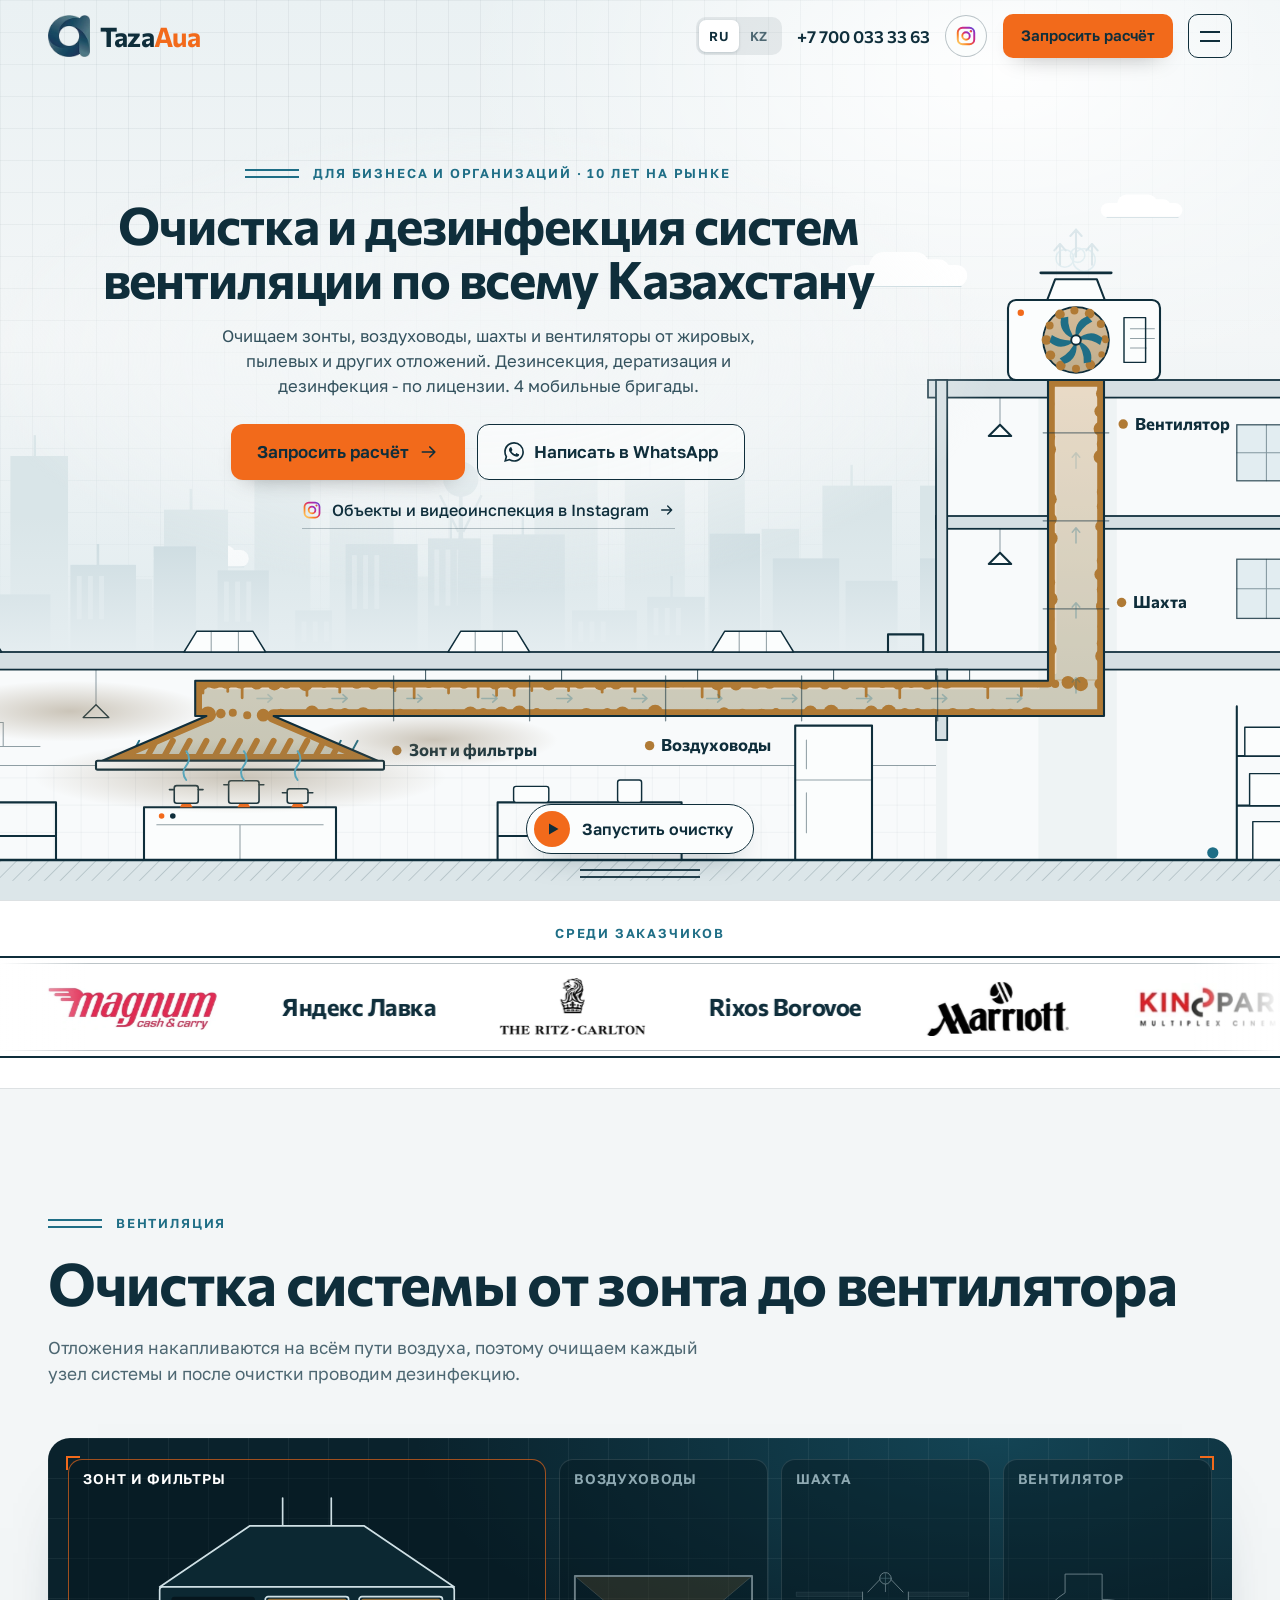
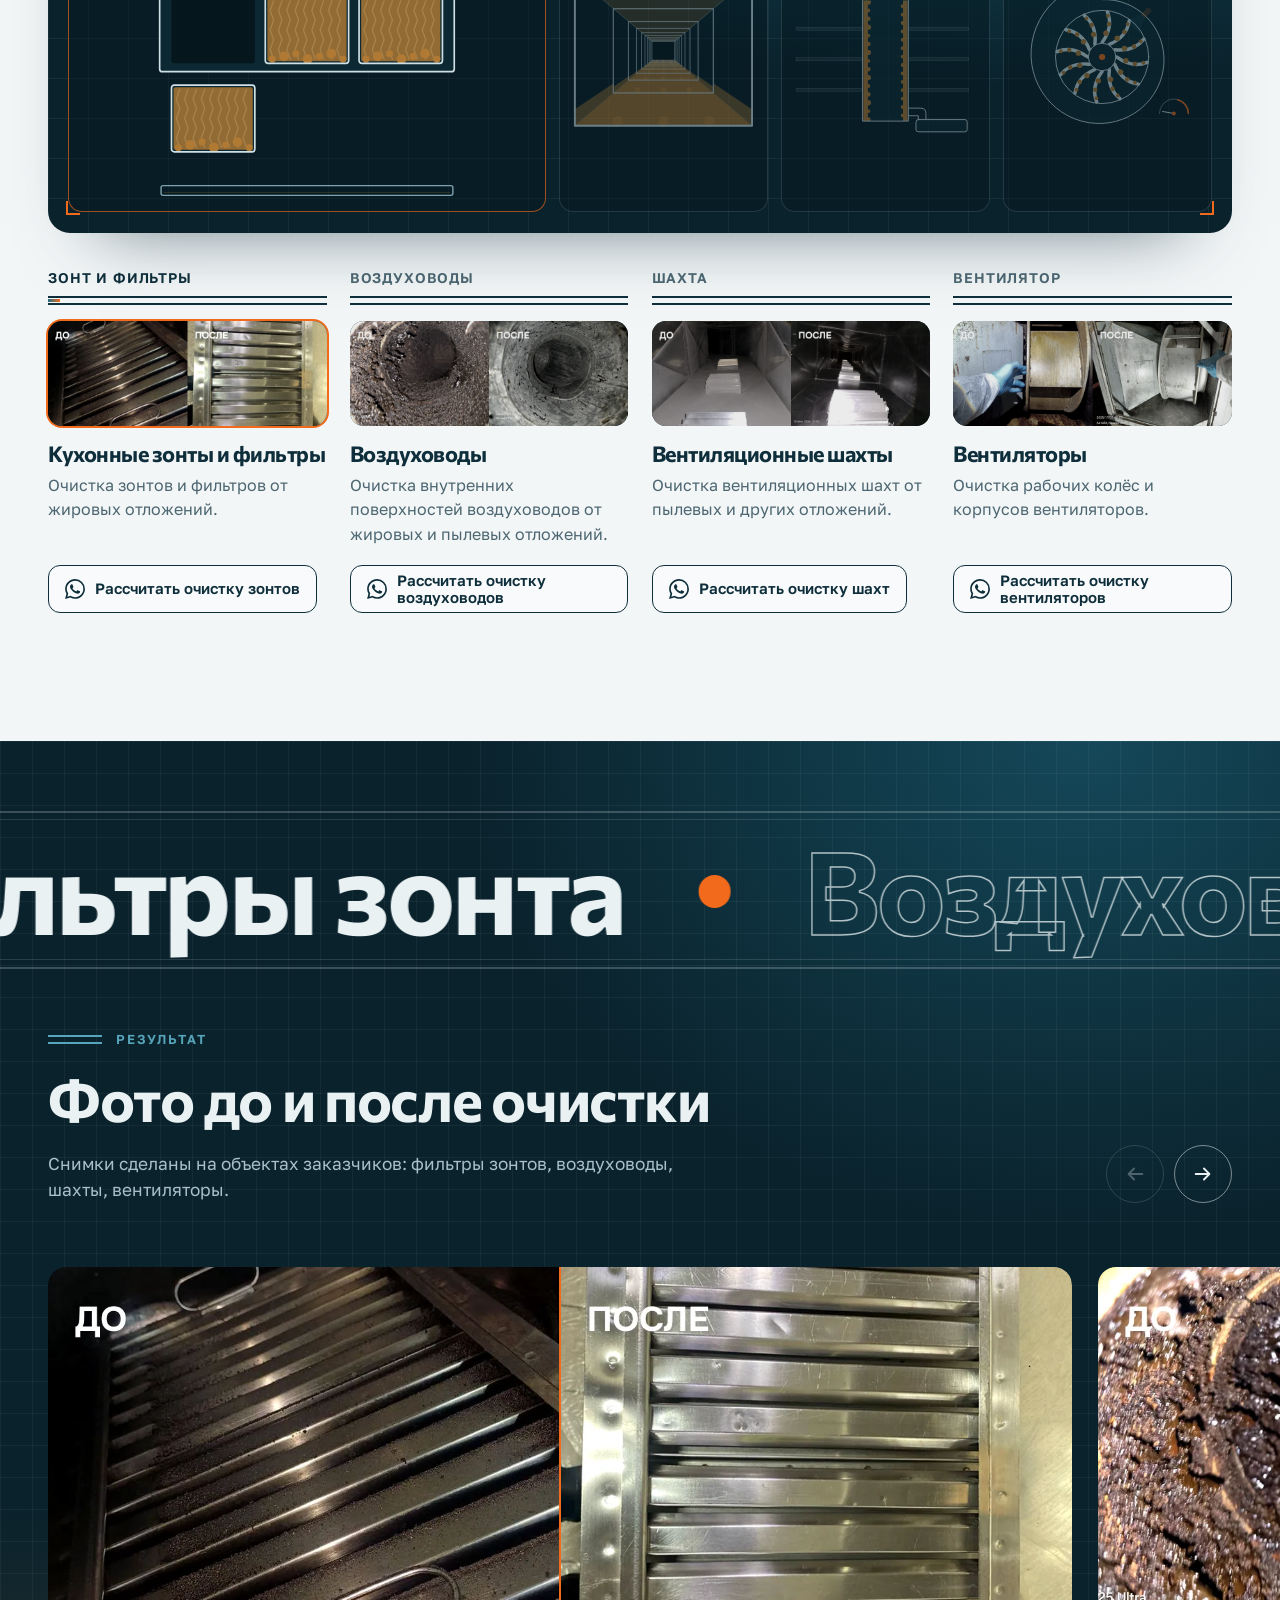
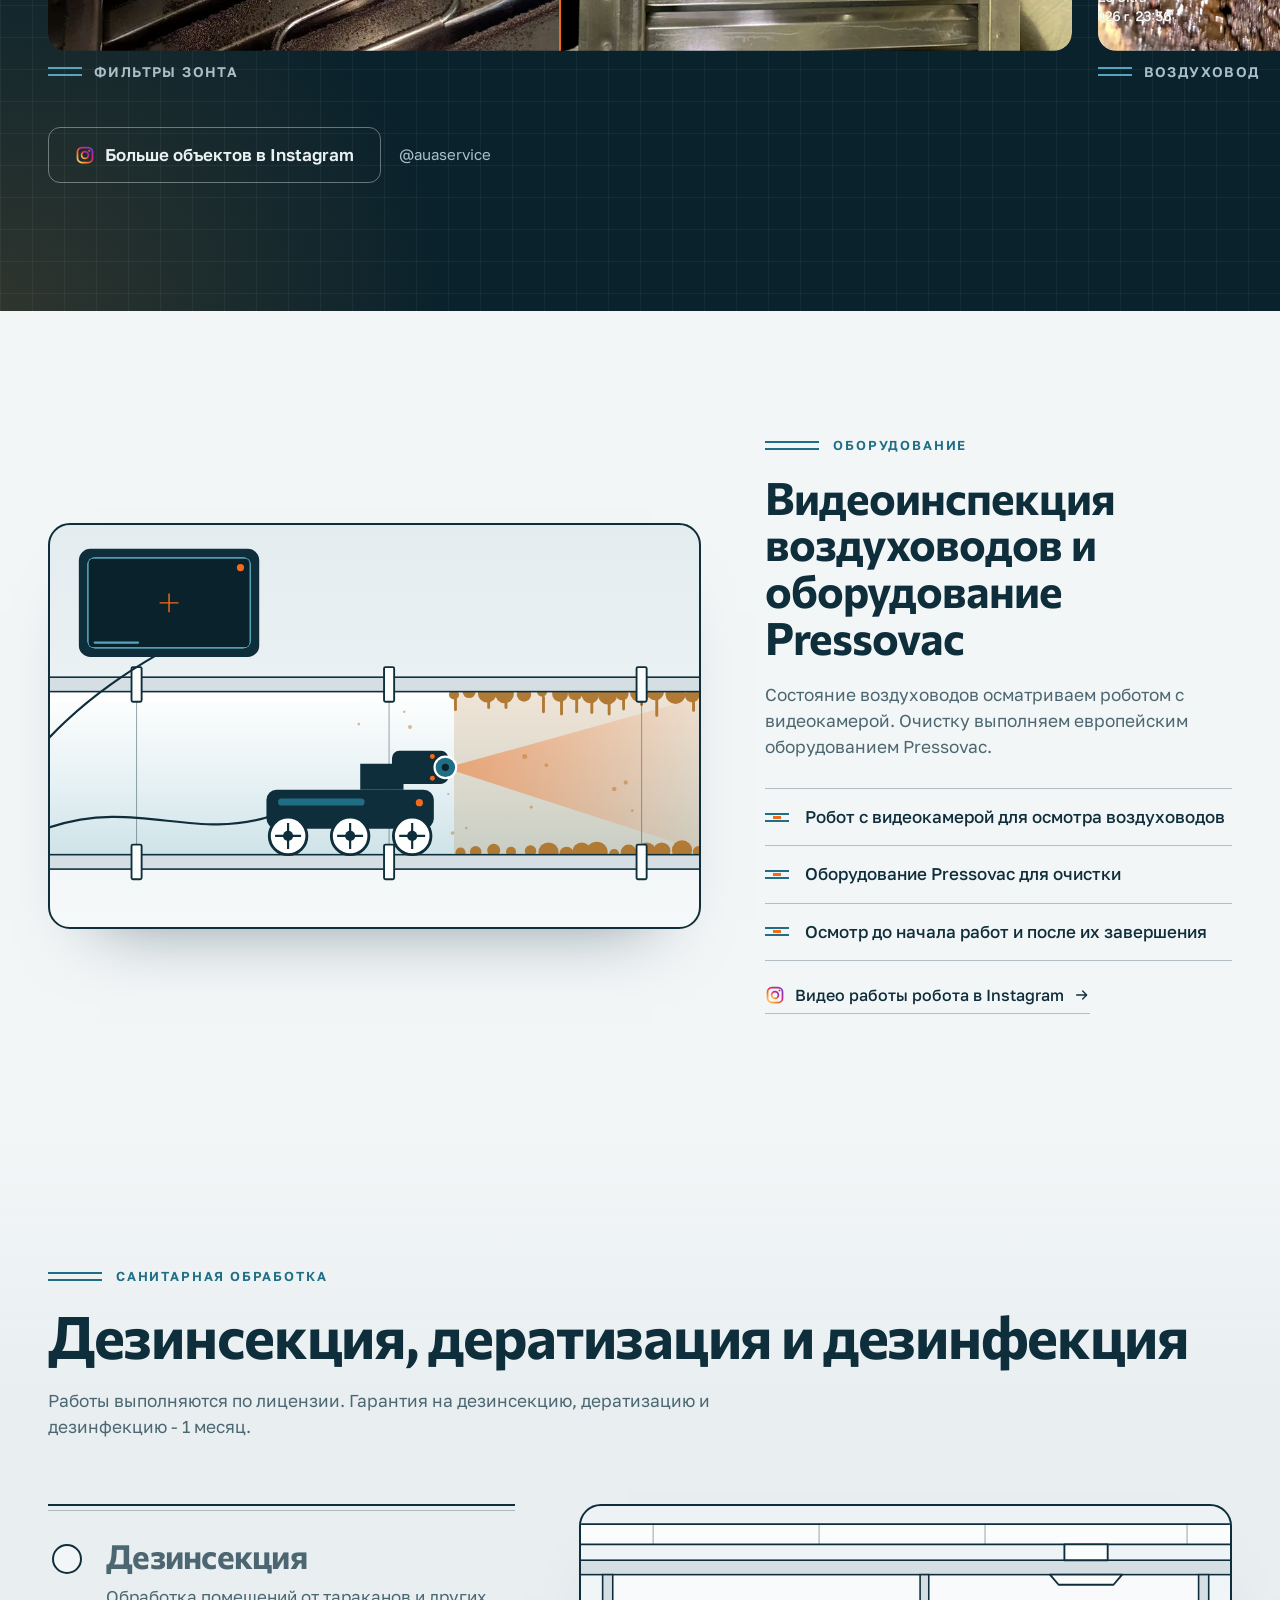
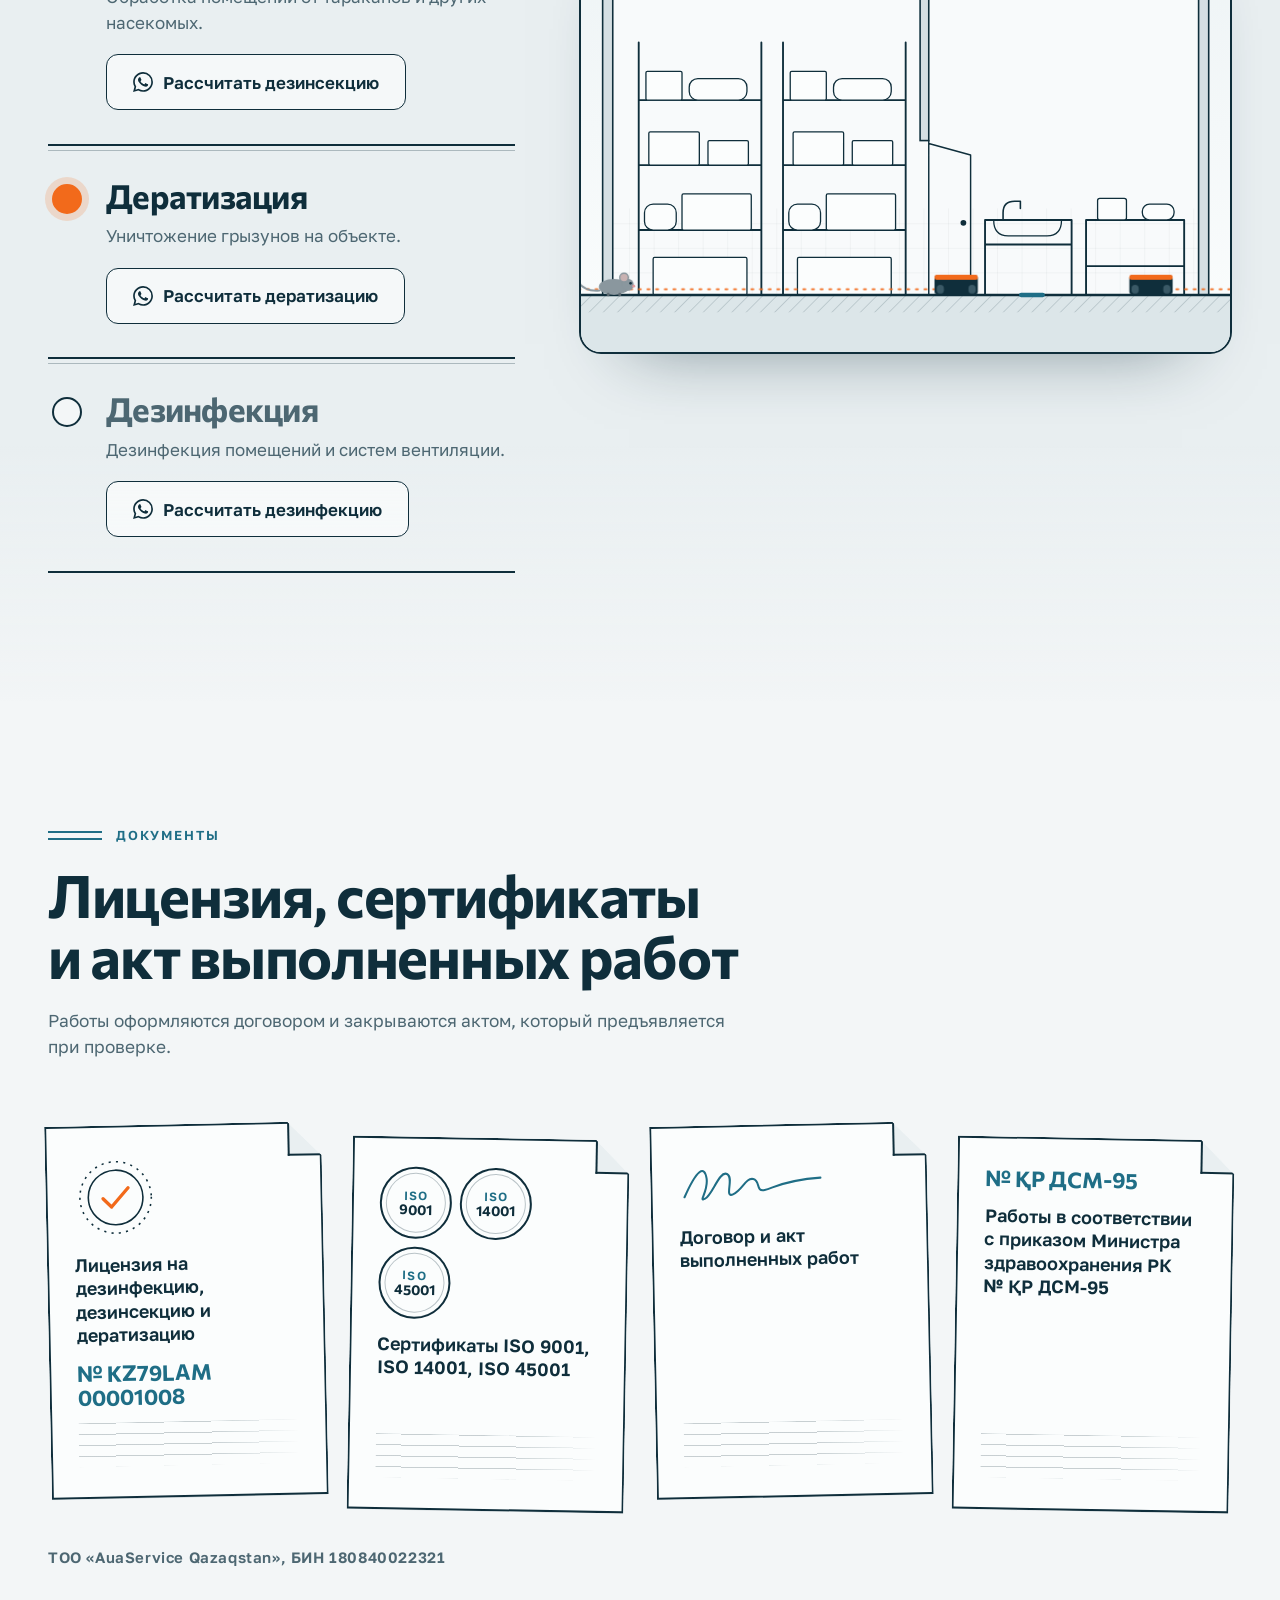
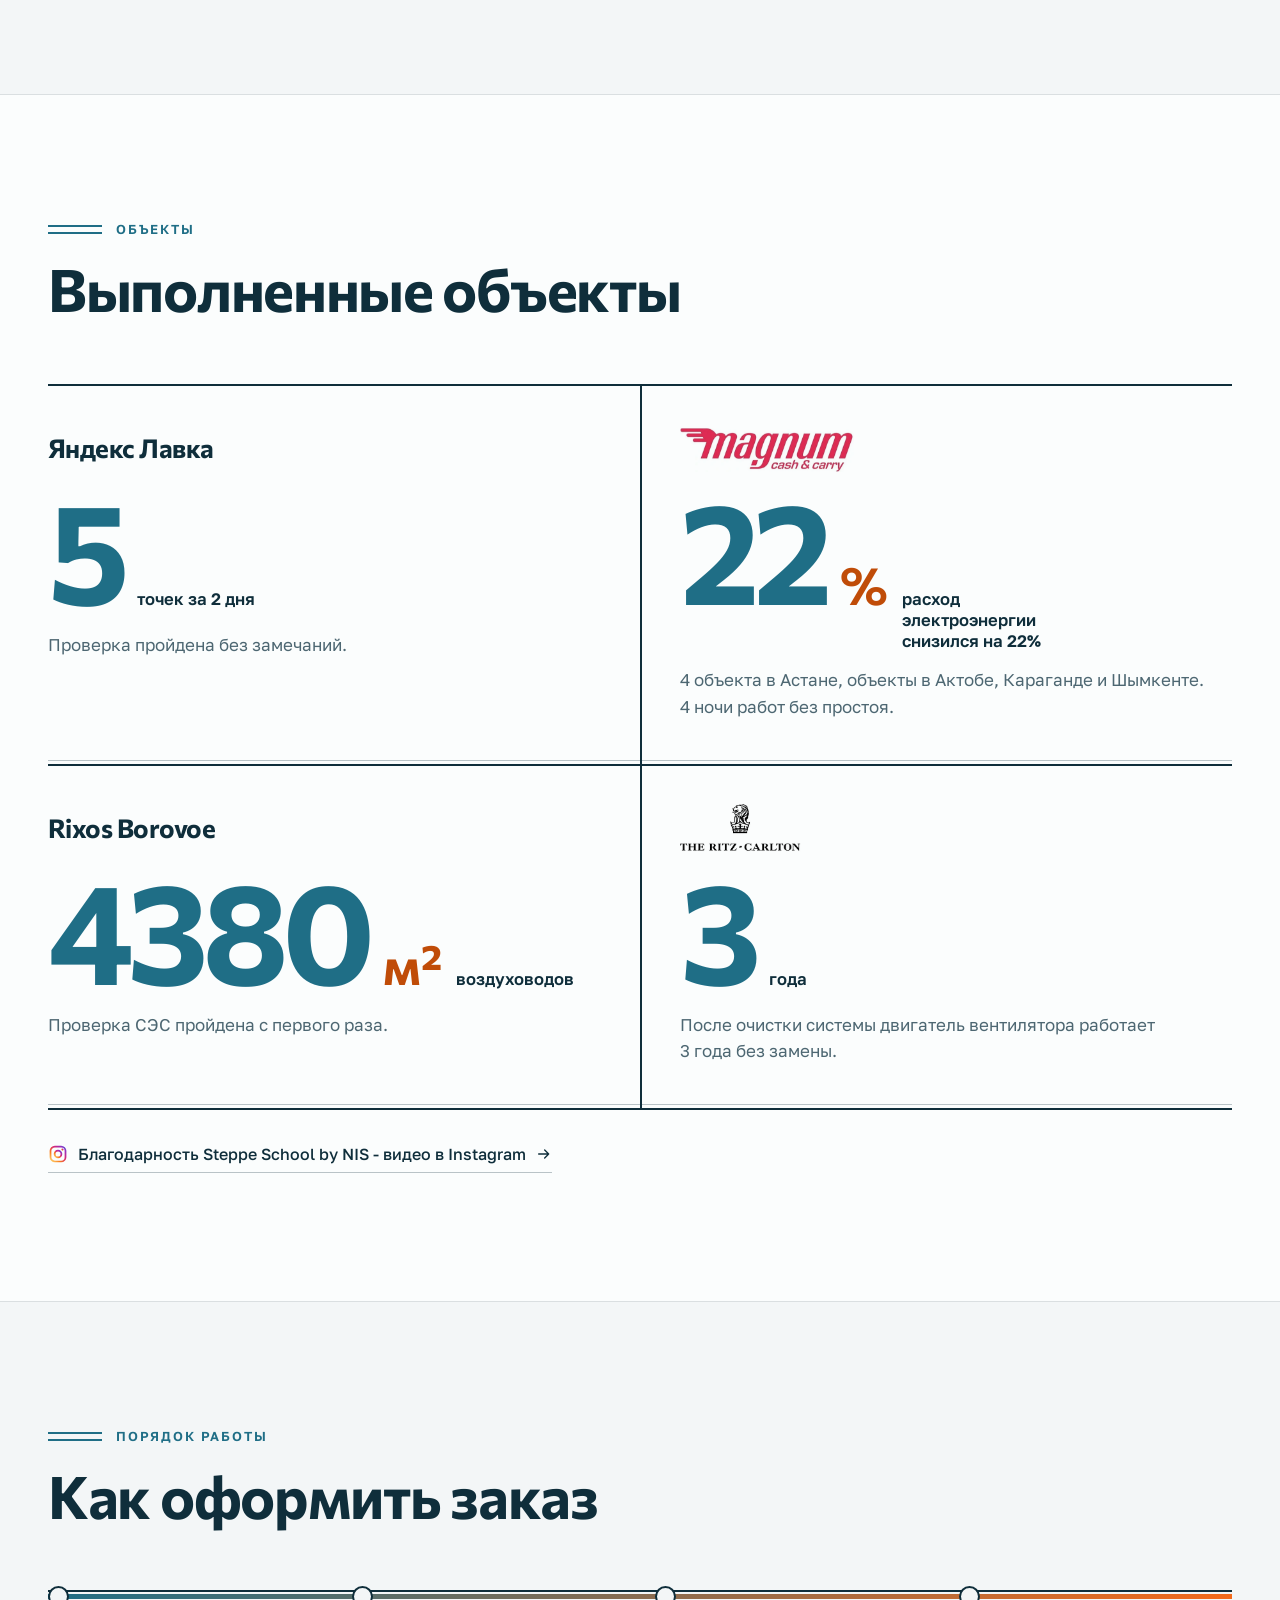
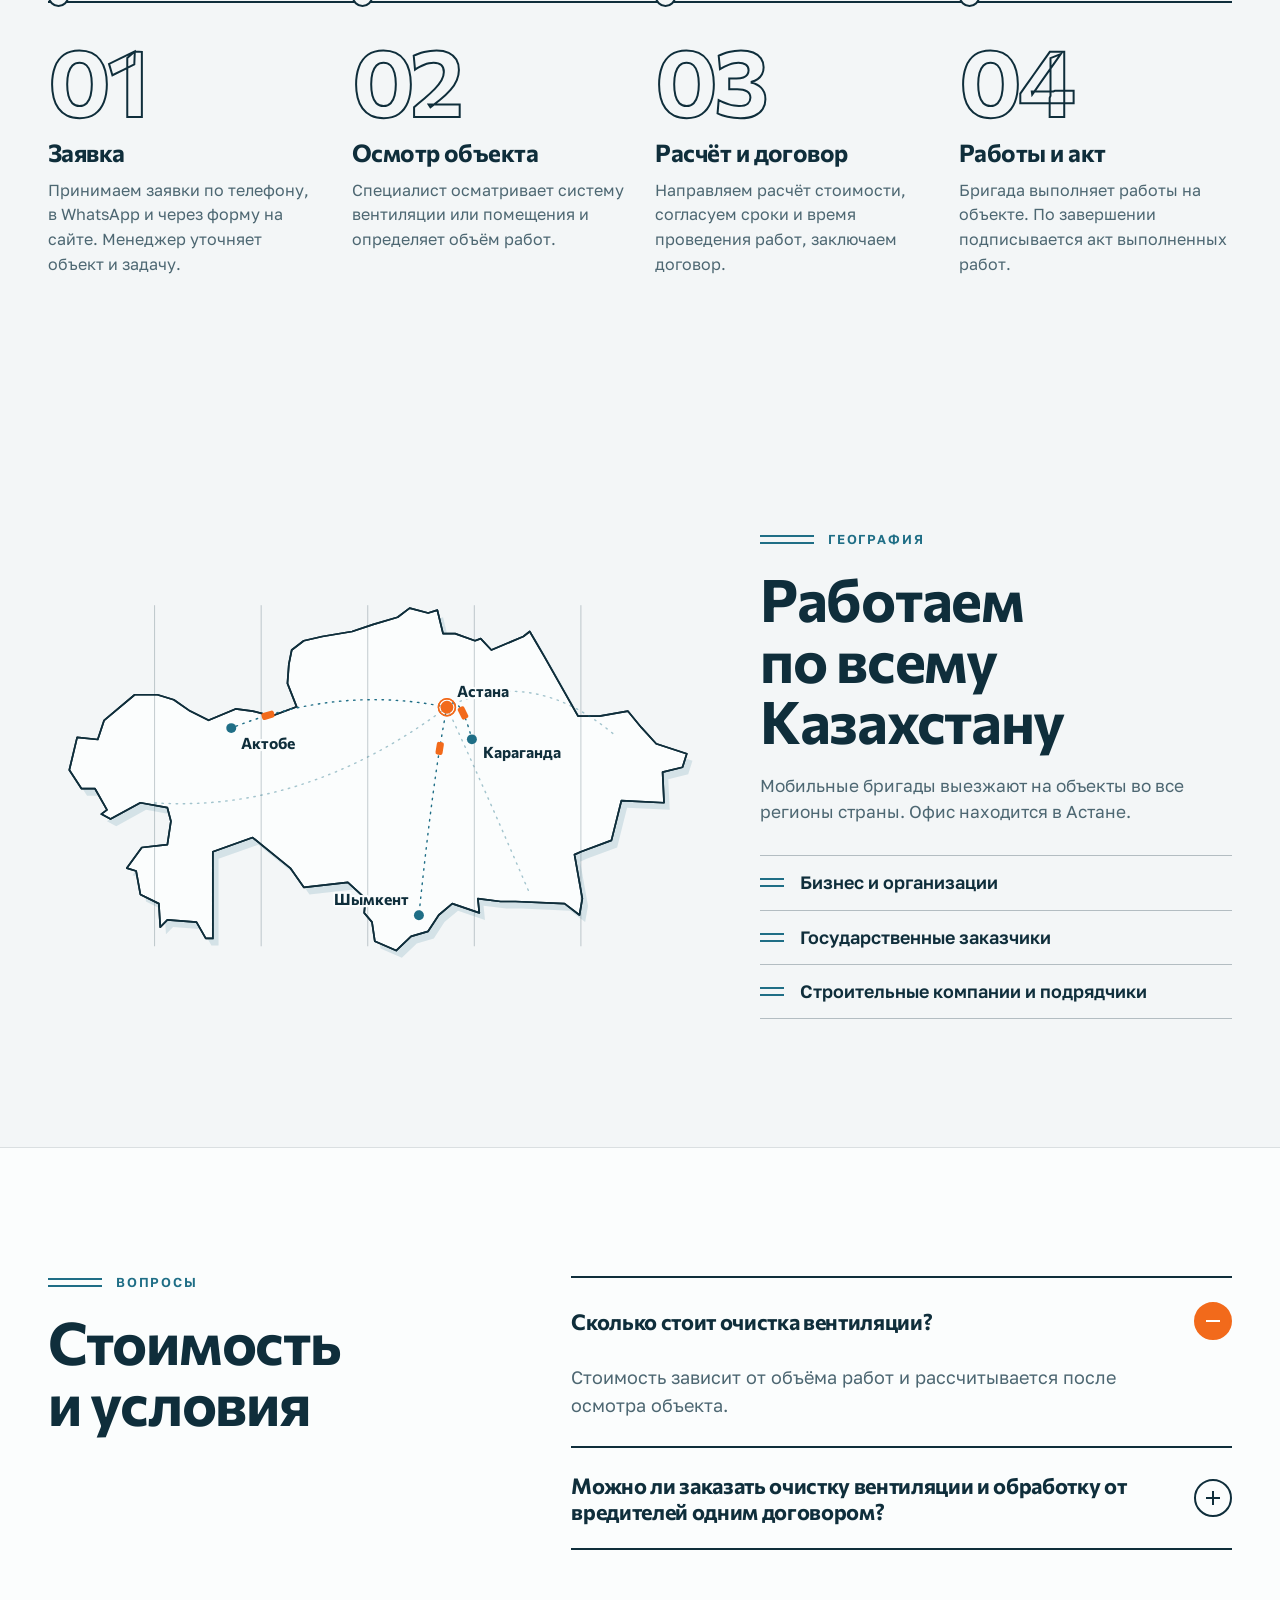
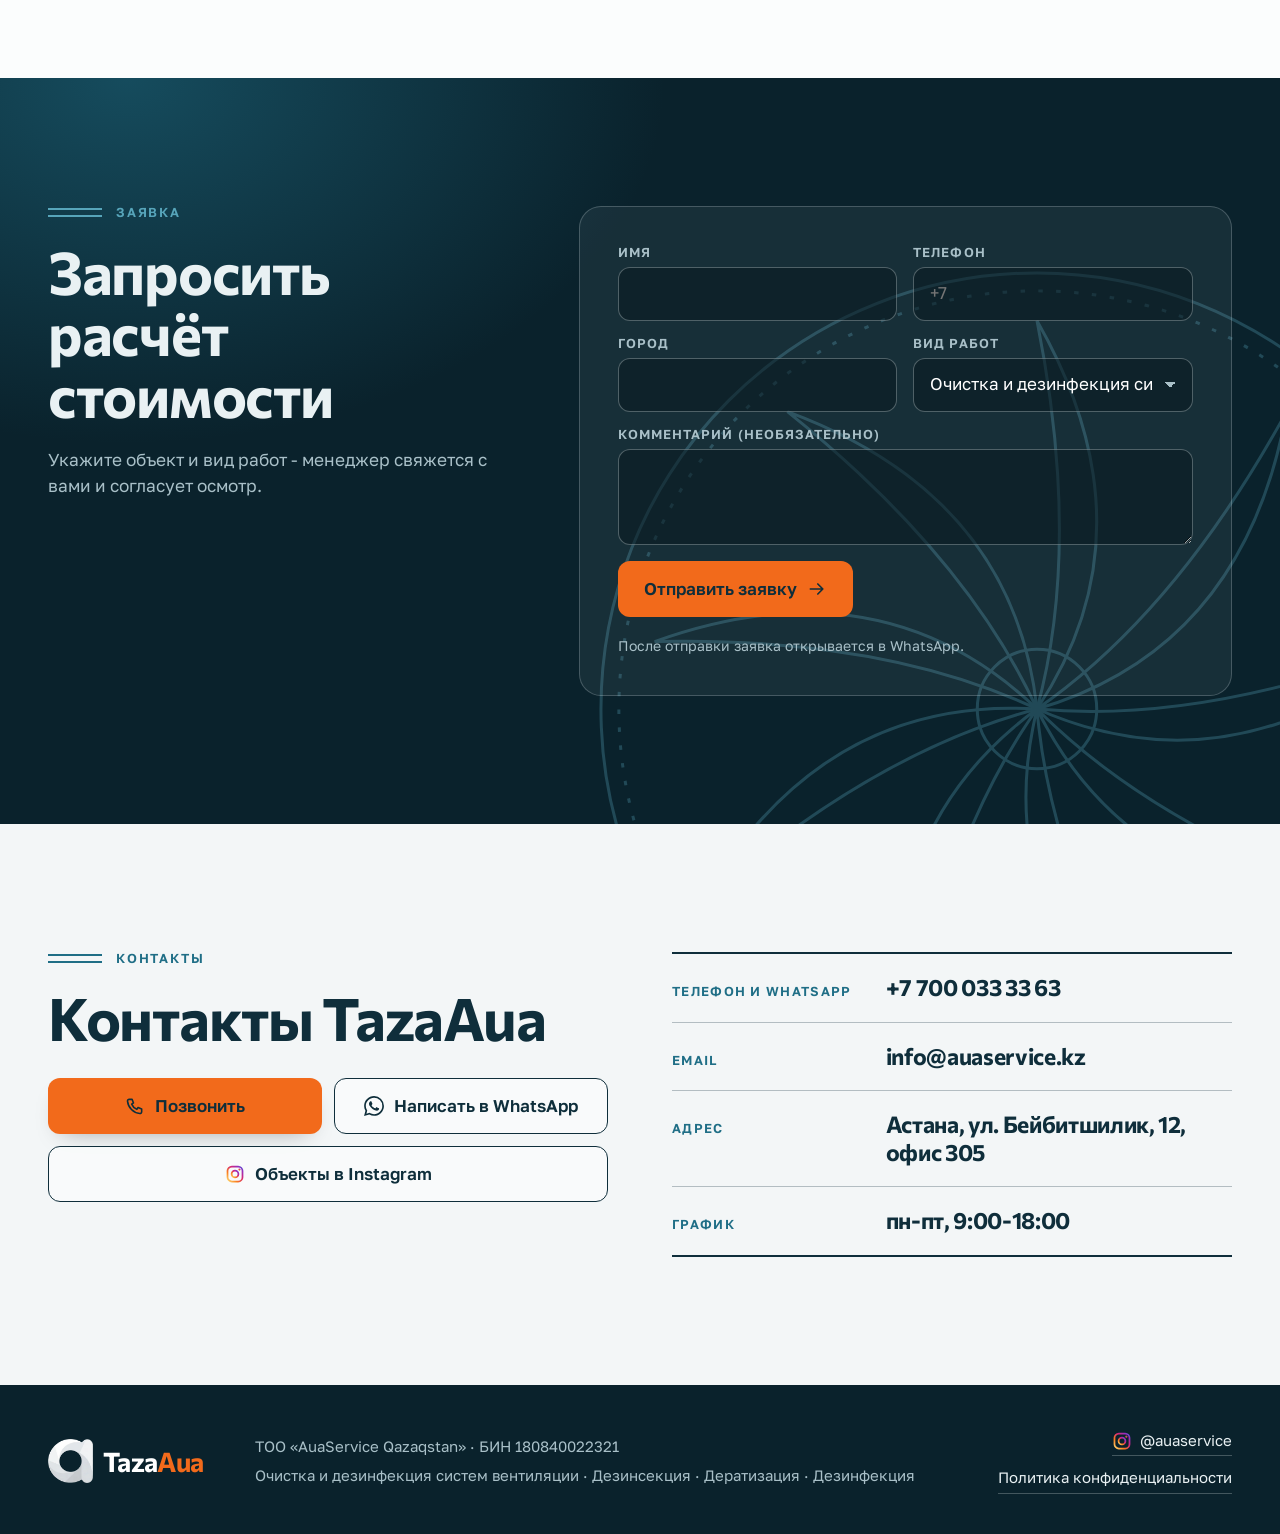
==== commit c12fee0f: "Вентиляция: четыре крупных плана узлов вместо повтора разреза из героя. Герой: текст строго по центр" ====
--- a/index.html
+++ b/index.html
@@ -32,7 +32,7 @@
 <link rel="preload" as="font" type="font/woff2" href="assets/fonts/golos-text-cyrillic.woff2" crossorigin>
 <link rel="preload" as="font" type="font/woff2" href="assets/fonts/commissioner-latin.woff2" crossorigin>
 <link rel="preload" as="font" type="font/woff2" href="assets/fonts/golos-text-latin.woff2" crossorigin>
-<link rel="stylesheet" href="styles.css?v=20261111-11">
+<link rel="stylesheet" href="styles.css?v=20261112-4">
 <script>document.documentElement.classList.add('pre');setTimeout(function(){document.documentElement.classList.remove('pre')},1200);</script>
 <script type="application/ld+json">
 {
@@ -510,7 +510,7 @@
 <script>
 /* скрипты сцены грузятся после первой отрисовки: текст героя показывается сразу */
 (function () {
-  var L = ['assets/vendor/gsap.min.js', 'assets/vendor/ScrollTrigger.min.js', 'assets/vendor/SplitText.min.js', 'assets/vendor/lenis.min.js', 'script.js?v=20261111-11'];
+  var L = ['assets/vendor/gsap.min.js', 'assets/vendor/ScrollTrigger.min.js', 'assets/vendor/SplitText.min.js', 'assets/vendor/lenis.min.js', 'script.js?v=20261112-4'];
   function go() { L.forEach(function (u) { var s = document.createElement('script'); s.src = u; s.async = false; document.body.appendChild(s); }); }
   requestAnimationFrame(function () { setTimeout(go, 0); });
 })();
--- a/styles.css
+++ b/styles.css
@@ -198,8 +198,8 @@
 .cl-duct::after{right:0;background:linear-gradient(-90deg,#fff,transparent)}
 .cl-track{display:flex;width:max-content;border-block:1px solid var(--line2);will-change:transform}
 .cl-set{display:flex;align-items:center;gap:clamp(34px,5vw,76px);padding:14px clamp(17px,2.5vw,38px);flex:none}
-.cl{display:grid;place-items:center;height:58px;flex:none}
-.cl img{height:100%;width:auto;max-width:170px;object-fit:contain}
+.cl{display:flex;align-items:center;justify-content:center;height:58px;flex:none}
+.cl img{height:58px;width:auto;max-width:170px;object-fit:contain}
 .cl-txt{font:700 24px/1 var(--disp);letter-spacing:-.02em;white-space:nowrap;color:var(--ink)}
 
 /* ============ вентиляция: тур ============ */
@@ -209,29 +209,40 @@
 .tour-a{position:absolute;left:0;top:0;width:1px;height:1px}
 .vnt-board{position:relative;aspect-ratio:3/1;border-radius:22px;overflow:hidden;background:radial-gradient(70% 90% at 80% 0%,rgba(31,110,134,.45),transparent 70%),var(--ink2);box-shadow:0 40px 70px -50px rgba(15,46,59,.7)}
 .vnt-board::before{content:"";position:absolute;inset:0;background:linear-gradient(rgba(233,241,243,.06) 1px,transparent 1px) 0 0/40px 40px,linear-gradient(90deg,rgba(233,241,243,.06) 1px,transparent 1px) 0 0/40px 40px}
-.vnt-scheme{position:absolute;inset:3% 4%}
-.vnt-scheme svg{width:100%;height:100%;overflow:visible}
-.vs .vs-ln{fill:none;stroke:#CFE0E5;stroke-width:2.6;stroke-linejoin:round;stroke-linecap:round;transition:stroke .5s var(--ease)}
-.vs .vs-th{fill:none;stroke:#7FA3AE;stroke-width:2;stroke-linecap:round}
-.vs .vs-slab{fill:rgba(169,192,200,.14);stroke:rgba(169,192,200,.45);stroke-width:1.2}
-.vs .vs-node.is-clean .vs-ln{stroke:var(--teal2)}
-.vs .vs-node.is-on .vs-ln{stroke:var(--orange)}
-.vs .vs-rotor path{fill:#CFE0E5}
-.vs .vs-node.is-clean .vs-rotor path{fill:var(--teal2)}
-.vs .vs-hub{fill:var(--ink2);stroke:#CFE0E5;stroke-width:2}
-.vs .vs-ex{fill:none;stroke:var(--teal2);stroke-width:2.6;stroke-linecap:round;stroke-linejoin:round;opacity:.15;transition:opacity .6s var(--ease)}
-.vs .vs-node.is-clean .vs-ex{opacity:1;animation:vsEx 1.1s ease-in-out infinite}
-@keyframes vsEx{50%{transform:translateX(8px)}}
-.vs .vs-air{fill:none;stroke:var(--teal2);stroke-width:3;stroke-dasharray:6 18;stroke-linecap:round;opacity:.1;animation:vsAir .9s linear infinite;transition:opacity .6s var(--ease)}
-.vs .vs-air.is-clean{opacity:.95}
+.vnt-scheme{position:absolute;inset:clamp(12px,1.6vw,26px);display:flex;gap:clamp(8px,1vw,14px)}
+/* крупные планы узлов: активный шире и играет, остальные ждут */
+.vp{position:relative;flex:1 1 0;min-width:0;border-radius:14px;border:1px solid rgba(207,224,229,.14);background:rgba(6,22,29,.42);cursor:pointer;overflow:hidden;transition:flex-grow .8s var(--ease),border-color .4s var(--ease)}
+.vp.is-on{flex-grow:2.3;border-color:rgba(242,106,27,.65)}
+.vp-l{position:absolute;left:14px;top:11px;font:600 14px/1.2 var(--text);letter-spacing:.05em;text-transform:uppercase;color:#8FAAB3;white-space:nowrap;transition:color .3s var(--ease)}
+.vp.is-on .vp-l{color:#fff}
+.vp svg{position:absolute;left:8px;right:8px;top:38px;bottom:8px;width:calc(100% - 16px);height:calc(100% - 46px);overflow:visible;transition:opacity .5s var(--ease)}
+.vp:not(.is-on) svg{opacity:.5}
+.vps .ln{fill:none;stroke:#CFE0E5;stroke-width:2.4;stroke-linejoin:round;stroke-linecap:round;transition:stroke .5s var(--ease)}
+.vps .fillk{fill:#0C2832}
+.vps .ln.fillk{fill:#0C2832}
+.vps .dk{fill:#06161D}
+.vps .th{fill:none;stroke:#7FA3AE;stroke-width:1.8;stroke-linecap:round;stroke-linejoin:round}
+.vps .dep{fill:var(--ochre)}
+.vps .fade{transition:opacity .35s var(--ease)}
+.vps .or{fill:var(--orange)}
+.vps .ors{fill:none;stroke:var(--orange);stroke-width:4;stroke-linecap:round}
+.vps .glow{fill:rgba(242,106,27,.16)}
+.vps .bristle{stroke:var(--orange);stroke-width:3;stroke-linecap:round}
+.vps .hubk{fill:var(--ink2)}
+.vps .spray{fill:rgba(87,165,186,.35)}
+.vps .slab{fill:rgba(169,192,200,.14);stroke:rgba(169,192,200,.4);stroke-width:1.2}
+.vps .tray{fill:none;stroke:#7FA3AE;stroke-width:2}
+.vps .blade{fill:none;stroke:#CFE0E5;stroke-width:9;stroke-linecap:round;transition:stroke .5s var(--ease)}
+.vps .wall{stroke-width:1.4;opacity:.7}
+.vps .vd-end{fill:#06161D;transition:fill .8s var(--ease)}
+.vps.is-clean .vd-end{fill:rgba(87,165,186,.45)}
+.vps .vsh-cab{stroke:#CFE0E5;stroke-width:2}
+.vps .vh-f .vh-fr{transition:stroke .5s var(--ease)}
+.vps .vh-f.is-clean .vh-fr,.vps.is-clean .ln,.vps.is-clean .blade{stroke:var(--teal2)}
+.vps .vh-noz,.vps .vh-drips circle,.vps .vd-br{transition:opacity .3s var(--ease)}
+.vps .air{fill:none;stroke:var(--teal2);stroke-width:3;stroke-dasharray:6 18;stroke-linecap:round;opacity:0;animation:vsAir .9s linear infinite;transition:opacity .6s var(--ease)}
+.vps.is-clean .air{opacity:.95}
 @keyframes vsAir{to{stroke-dashoffset:-24}}
-.vs .vs-dep{fill:var(--ochre)}
-.vs [data-d]{transition:opacity .35s var(--ease)}
-.vs .vs-glow{fill:rgba(242,106,27,.22)}
-.vs .vs-br path{stroke:var(--orange);stroke-width:3;stroke-linecap:round}
-.vs .vs-hub2{fill:var(--orange)}
-.vs .vs-lbl{font:600 19px var(--text);fill:#8FAAB3;transition:fill .3s var(--ease)}
-.vs .vs-lbl.is-on{fill:#fff}
 /* карточки узлов */
 .vnt-cards{display:grid;grid-template-columns:repeat(4,minmax(0,1fr));gap:clamp(14px,1.8vw,28px);margin-top:clamp(18px,2.4vw,32px)}
 .vc{display:flex;flex-direction:column;min-width:0}
@@ -249,11 +260,12 @@
 .vc p{margin:8px 0 18px;color:var(--mute);font-size:16px}
 .vc .btn{margin-top:auto;align-self:flex-start;min-height:48px;padding:0 16px;font-size:15px;white-space:normal;text-align:left}
 @media (max-width:900px){
-  .vnt-board{aspect-ratio:16/10;border-radius:16px}
-  .vnt-scheme{inset:3% 0}
+  .vnt-board{aspect-ratio:5/4;border-radius:16px}
+  .vnt-scheme{inset:10px}
+  .vp:not(.is-on){display:none}
   .vnt-cards{gap:10px 6px}
   .vc{display:contents}
-  .vc-tab{grid-row:1;justify-content:flex-end;gap:8px;min-height:44px;min-width:0;font-size:13px;letter-spacing:0;text-transform:none;overflow-wrap:anywhere;hyphens:auto}
+  .vc-tab{grid-row:1;justify-content:flex-end;gap:8px;min-height:44px;min-width:0;font-size:12px;letter-spacing:-.01em;text-transform:none;overflow-wrap:anywhere;hyphens:auto}
   .vc-body{grid-row:2;grid-column:1/-1;margin-top:8px;visibility:hidden;opacity:0;transition:opacity var(--t2) var(--ease)}
   .vc.is-on .vc-body{visibility:visible;opacity:1}
   .vc .btn{margin-top:0}
@@ -583,5 +595,3 @@
 .dd .fg-wave{fill:var(--teal);opacity:0}
 .dd .fg-vent{fill:var(--teal);opacity:0}
 @media (min-width:861px) and (max-height:800px){.hero-txt{width:min(calc(100% - 2 * var(--pad)),700px)}.hero-txt .lead{max-width:600px}}
-.vs .vs-body{fill:rgba(207,224,229,.06)}
-.vs .vs-case{fill:rgba(15,46,59,.6)}
